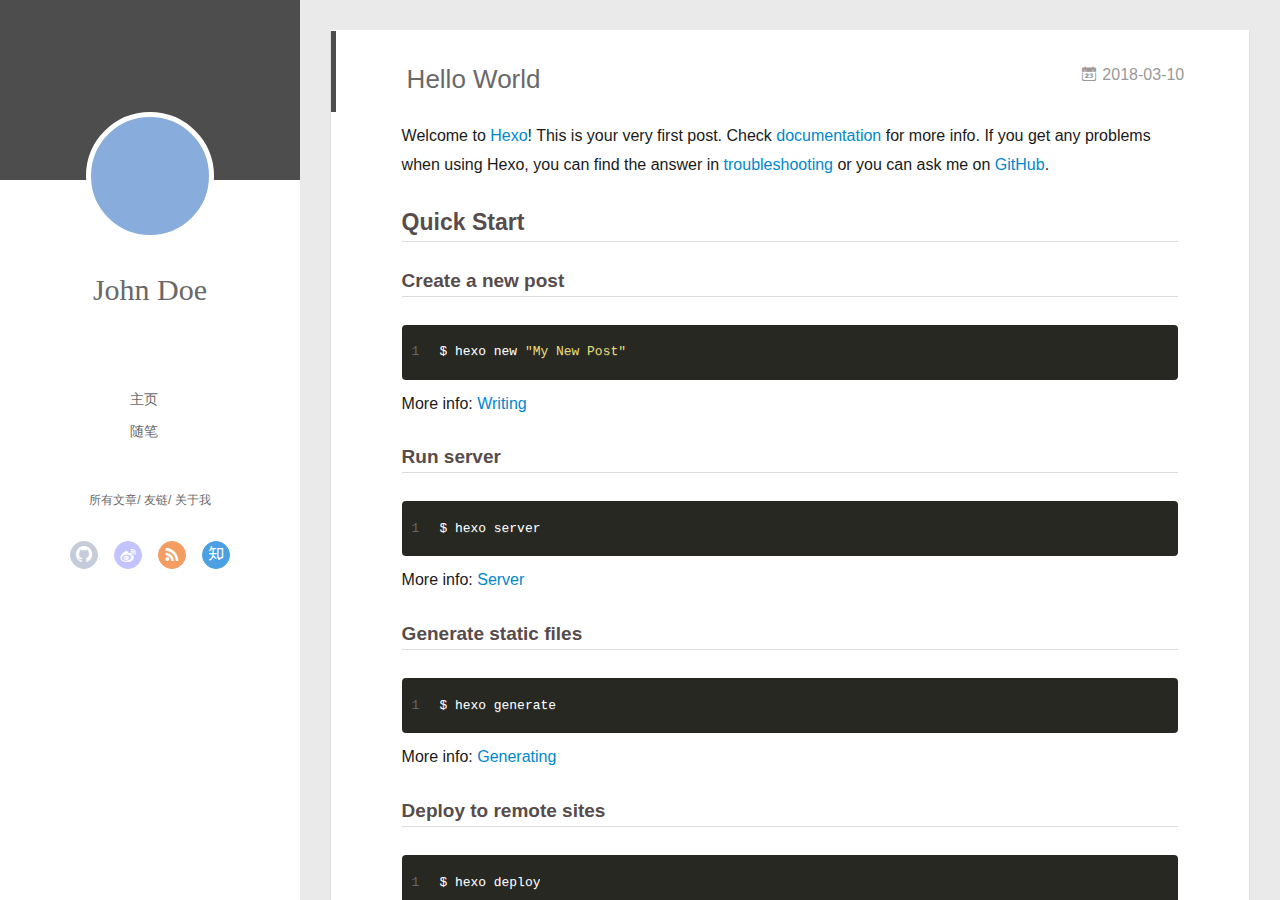
==== index.html @ c097a664 "Site updated: 2018-03-10 23:18:19" ====
<!DOCTYPE html>
<html>
<head>
  <meta charset="utf-8">
  
  <meta name="renderer" content="webkit">
  <meta http-equiv="X-UA-Compatible" content="IE=edge" >
  <link rel="dns-prefetch" href="http://yoursite.com">
  <title>Hexo</title>
  <meta name="viewport" content="width=device-width, initial-scale=1, maximum-scale=1">
  <meta property="og:type" content="website">
<meta property="og:title" content="Hexo">
<meta property="og:url" content="http://yoursite.com/index.html">
<meta property="og:site_name" content="Hexo">
<meta name="twitter:card" content="summary">
<meta name="twitter:title" content="Hexo">
  
    <link rel="alternative" href="/atom.xml" title="Hexo" type="application/atom+xml">
  
  
    <link rel="icon" href="/favicon.png">
  
  <link rel="stylesheet" type="text/css" href="/./main.0cf68a.css">
  <style type="text/css">
  
    #container.show {
      background: linear-gradient(200deg,#a0cfe4,#e8c37e);
    }
  </style>
  

  

</head>

<body>
  <div id="container" q-class="show:isCtnShow">
    <canvas id="anm-canvas" class="anm-canvas"></canvas>
    <div class="left-col" q-class="show:isShow">
      
<div class="overlay" style="background: #4d4d4d"></div>
<div class="intrude-less">
	<header id="header" class="inner">
		<a href="/" class="profilepic">
			<img src="" class="js-avatar">
		</a>
		<hgroup>
		  <h1 class="header-author"><a href="/">John Doe</a></h1>
		</hgroup>
		

		<nav class="header-menu">
			<ul>
			
				<li><a href="/">主页</a></li>
	        
				<li><a href="/tags/随笔/">随笔</a></li>
	        
			</ul>
		</nav>
		<nav class="header-smart-menu">
    		
    			
    			<a q-on="click: openSlider(e, 'innerArchive')" href="javascript:void(0)">所有文章</a>
    			
            
    			
    			<a q-on="click: openSlider(e, 'friends')" href="javascript:void(0)">友链</a>
    			
            
    			
    			<a q-on="click: openSlider(e, 'aboutme')" href="javascript:void(0)">关于我</a>
    			
            
		</nav>
		<nav class="header-nav">
			<div class="social">
				
					<a class="github" target="_blank" href="#" title="github"><i class="icon-github"></i></a>
		        
					<a class="weibo" target="_blank" href="#" title="weibo"><i class="icon-weibo"></i></a>
		        
					<a class="rss" target="_blank" href="#" title="rss"><i class="icon-rss"></i></a>
		        
					<a class="zhihu" target="_blank" href="#" title="zhihu"><i class="icon-zhihu"></i></a>
		        
			</div>
		</nav>
	</header>		
</div>

    </div>
    <div class="mid-col" q-class="show:isShow,hide:isShow|isFalse">
      
<nav id="mobile-nav">
  	<div class="overlay js-overlay" style="background: #4d4d4d"></div>
	<div class="btnctn js-mobile-btnctn">
  		<div class="slider-trigger list" q-on="click: openSlider(e)"><i class="icon icon-sort"></i></div>
	</div>
	<div class="intrude-less">
		<header id="header" class="inner">
			<div class="profilepic">
				<img src="" class="js-avatar">
			</div>
			<hgroup>
			  <h1 class="header-author js-header-author">John Doe</h1>
			</hgroup>
			
			
			
				
			
				
			
			
			
			<nav class="header-nav">
				<div class="social">
					
						<a class="github" target="_blank" href="#" title="github"><i class="icon-github"></i></a>
			        
						<a class="weibo" target="_blank" href="#" title="weibo"><i class="icon-weibo"></i></a>
			        
						<a class="rss" target="_blank" href="#" title="rss"><i class="icon-rss"></i></a>
			        
						<a class="zhihu" target="_blank" href="#" title="zhihu"><i class="icon-zhihu"></i></a>
			        
				</div>
			</nav>

			<nav class="header-menu js-header-menu">
				<ul style="width: 50%">
				
				
					<li style="width: 50%"><a href="/">主页</a></li>
		        
					<li style="width: 50%"><a href="/tags/随笔/">随笔</a></li>
		        
				</ul>
			</nav>
		</header>				
	</div>
	<div class="mobile-mask" style="display:none" q-show="isShow"></div>
</nav>

      <div id="wrapper" class="body-wrap">
        <div class="menu-l">
          <div class="canvas-wrap">
            <canvas data-colors="#eaeaea" data-sectionHeight="100" data-contentId="js-content" id="myCanvas1" class="anm-canvas"></canvas>
          </div>
          <div id="js-content" class="content-ll">
            
  
    <article id="post-hello-world" class="article article-type-post  article-index" itemscope itemprop="blogPost">
  <div class="article-inner">
    
      <header class="article-header">
        
  
    <h1 itemprop="name">
      <a class="article-title" href="/2018/03/10/hello-world/">Hello World</a>
    </h1>
  

        
        <a href="/2018/03/10/hello-world/" class="archive-article-date">
  	<time datetime="2018-03-10T13:53:49.346Z" itemprop="datePublished"><i class="icon-calendar icon"></i>2018-03-10</time>
</a>
        
      </header>
    
    <div class="article-entry" itemprop="articleBody">
      
        <p>Welcome to <a href="https://hexo.io/" target="_blank" rel="noopener">Hexo</a>! This is your very first post. Check <a href="https://hexo.io/docs/" target="_blank" rel="noopener">documentation</a> for more info. If you get any problems when using Hexo, you can find the answer in <a href="https://hexo.io/docs/troubleshooting.html" target="_blank" rel="noopener">troubleshooting</a> or you can ask me on <a href="https://github.com/hexojs/hexo/issues" target="_blank" rel="noopener">GitHub</a>.</p>
<h2 id="Quick-Start"><a href="#Quick-Start" class="headerlink" title="Quick Start"></a>Quick Start</h2><h3 id="Create-a-new-post"><a href="#Create-a-new-post" class="headerlink" title="Create a new post"></a>Create a new post</h3><figure class="highlight bash"><table><tr><td class="gutter"><pre><span class="line">1</span><br></pre></td><td class="code"><pre><span class="line">$ hexo new <span class="string">"My New Post"</span></span><br></pre></td></tr></table></figure>
<p>More info: <a href="https://hexo.io/docs/writing.html" target="_blank" rel="noopener">Writing</a></p>
<h3 id="Run-server"><a href="#Run-server" class="headerlink" title="Run server"></a>Run server</h3><figure class="highlight bash"><table><tr><td class="gutter"><pre><span class="line">1</span><br></pre></td><td class="code"><pre><span class="line">$ hexo server</span><br></pre></td></tr></table></figure>
<p>More info: <a href="https://hexo.io/docs/server.html" target="_blank" rel="noopener">Server</a></p>
<h3 id="Generate-static-files"><a href="#Generate-static-files" class="headerlink" title="Generate static files"></a>Generate static files</h3><figure class="highlight bash"><table><tr><td class="gutter"><pre><span class="line">1</span><br></pre></td><td class="code"><pre><span class="line">$ hexo generate</span><br></pre></td></tr></table></figure>
<p>More info: <a href="https://hexo.io/docs/generating.html" target="_blank" rel="noopener">Generating</a></p>
<h3 id="Deploy-to-remote-sites"><a href="#Deploy-to-remote-sites" class="headerlink" title="Deploy to remote sites"></a>Deploy to remote sites</h3><figure class="highlight bash"><table><tr><td class="gutter"><pre><span class="line">1</span><br></pre></td><td class="code"><pre><span class="line">$ hexo deploy</span><br></pre></td></tr></table></figure>
<p>More info: <a href="https://hexo.io/docs/deployment.html" target="_blank" rel="noopener">Deployment</a></p>

      

      
    </div>
    <div class="article-info article-info-index">
      
      
      

      
        <p class="article-more-link">
          <a class="article-more-a" href="/2018/03/10/hello-world/">展开全文 >></a>
        </p>
      

      
      <div class="clearfix"></div>
    </div>
  </div>
</article>

<aside class="wrap-side-operation">
    <div class="mod-side-operation">
        
        <div class="jump-container" id="js-jump-container" style="display:none;">
            <a href="javascript:void(0)" class="mod-side-operation__jump-to-top">
                <i class="icon-font icon-back"></i>
            </a>
            <div id="js-jump-plan-container" class="jump-plan-container" style="top: -11px;">
                <i class="icon-font icon-plane jump-plane"></i>
            </div>
        </div>
        
        
    </div>
</aside>




  
  


          </div>
        </div>
      </div>
      <footer id="footer">
  <div class="outer">
    <div id="footer-info">
    	<div class="footer-left">
    		&copy; 2018 John Doe
    	</div>
      	<div class="footer-right">
      		<a href="http://hexo.io/" target="_blank">Hexo</a>  Theme <a href="https://github.com/litten/hexo-theme-yilia" target="_blank">Yilia</a> by Litten
      	</div>
    </div>
  </div>
</footer>
    </div>
    <script>
	var yiliaConfig = {
		mathjax: false,
		isHome: true,
		isPost: false,
		isArchive: false,
		isTag: false,
		isCategory: false,
		open_in_new: false,
		toc_hide_index: true,
		root: "/",
		innerArchive: true,
		showTags: false
	}
</script>

<script>!function(t){function n(e){if(r[e])return r[e].exports;var i=r[e]={exports:{},id:e,loaded:!1};return t[e].call(i.exports,i,i.exports,n),i.loaded=!0,i.exports}var r={};n.m=t,n.c=r,n.p="./",n(0)}([function(t,n,r){r(195),t.exports=r(191)},function(t,n,r){var e=r(3),i=r(52),o=r(27),u=r(28),c=r(53),f="prototype",a=function(t,n,r){var s,l,h,v,p=t&a.F,d=t&a.G,y=t&a.S,g=t&a.P,b=t&a.B,m=d?e:y?e[n]||(e[n]={}):(e[n]||{})[f],x=d?i:i[n]||(i[n]={}),w=x[f]||(x[f]={});d&&(r=n);for(s in r)l=!p&&m&&void 0!==m[s],h=(l?m:r)[s],v=b&&l?c(h,e):g&&"function"==typeof h?c(Function.call,h):h,m&&u(m,s,h,t&a.U),x[s]!=h&&o(x,s,v),g&&w[s]!=h&&(w[s]=h)};e.core=i,a.F=1,a.G=2,a.S=4,a.P=8,a.B=16,a.W=32,a.U=64,a.R=128,t.exports=a},function(t,n,r){var e=r(6);t.exports=function(t){if(!e(t))throw TypeError(t+" is not an object!");return t}},function(t,n){var r=t.exports="undefined"!=typeof window&&window.Math==Math?window:"undefined"!=typeof self&&self.Math==Math?self:Function("return this")();"number"==typeof __g&&(__g=r)},function(t,n){t.exports=function(t){try{return!!t()}catch(t){return!0}}},function(t,n){var r=t.exports="undefined"!=typeof window&&window.Math==Math?window:"undefined"!=typeof self&&self.Math==Math?self:Function("return this")();"number"==typeof __g&&(__g=r)},function(t,n){t.exports=function(t){return"object"==typeof t?null!==t:"function"==typeof t}},function(t,n,r){var e=r(126)("wks"),i=r(76),o=r(3).Symbol,u="function"==typeof o;(t.exports=function(t){return e[t]||(e[t]=u&&o[t]||(u?o:i)("Symbol."+t))}).store=e},function(t,n){var r={}.hasOwnProperty;t.exports=function(t,n){return r.call(t,n)}},function(t,n,r){var e=r(94),i=r(33);t.exports=function(t){return e(i(t))}},function(t,n,r){t.exports=!r(4)(function(){return 7!=Object.defineProperty({},"a",{get:function(){return 7}}).a})},function(t,n,r){var e=r(2),i=r(167),o=r(50),u=Object.defineProperty;n.f=r(10)?Object.defineProperty:function(t,n,r){if(e(t),n=o(n,!0),e(r),i)try{return u(t,n,r)}catch(t){}if("get"in r||"set"in r)throw TypeError("Accessors not supported!");return"value"in r&&(t[n]=r.value),t}},function(t,n,r){t.exports=!r(18)(function(){return 7!=Object.defineProperty({},"a",{get:function(){return 7}}).a})},function(t,n,r){var e=r(14),i=r(22);t.exports=r(12)?function(t,n,r){return e.f(t,n,i(1,r))}:function(t,n,r){return t[n]=r,t}},function(t,n,r){var e=r(20),i=r(58),o=r(42),u=Object.defineProperty;n.f=r(12)?Object.defineProperty:function(t,n,r){if(e(t),n=o(n,!0),e(r),i)try{return u(t,n,r)}catch(t){}if("get"in r||"set"in r)throw TypeError("Accessors not supported!");return"value"in r&&(t[n]=r.value),t}},function(t,n,r){var e=r(40)("wks"),i=r(23),o=r(5).Symbol,u="function"==typeof o;(t.exports=function(t){return e[t]||(e[t]=u&&o[t]||(u?o:i)("Symbol."+t))}).store=e},function(t,n,r){var e=r(67),i=Math.min;t.exports=function(t){return t>0?i(e(t),9007199254740991):0}},function(t,n,r){var e=r(46);t.exports=function(t){return Object(e(t))}},function(t,n){t.exports=function(t){try{return!!t()}catch(t){return!0}}},function(t,n,r){var e=r(63),i=r(34);t.exports=Object.keys||function(t){return e(t,i)}},function(t,n,r){var e=r(21);t.exports=function(t){if(!e(t))throw TypeError(t+" is not an object!");return t}},function(t,n){t.exports=function(t){return"object"==typeof t?null!==t:"function"==typeof t}},function(t,n){t.exports=function(t,n){return{enumerable:!(1&t),configurable:!(2&t),writable:!(4&t),value:n}}},function(t,n){var r=0,e=Math.random();t.exports=function(t){return"Symbol(".concat(void 0===t?"":t,")_",(++r+e).toString(36))}},function(t,n){var r={}.hasOwnProperty;t.exports=function(t,n){return r.call(t,n)}},function(t,n){var r=t.exports={version:"2.4.0"};"number"==typeof __e&&(__e=r)},function(t,n){t.exports=function(t){if("function"!=typeof t)throw TypeError(t+" is not a function!");return t}},function(t,n,r){var e=r(11),i=r(66);t.exports=r(10)?function(t,n,r){return e.f(t,n,i(1,r))}:function(t,n,r){return t[n]=r,t}},function(t,n,r){var e=r(3),i=r(27),o=r(24),u=r(76)("src"),c="toString",f=Function[c],a=(""+f).split(c);r(52).inspectSource=function(t){return f.call(t)},(t.exports=function(t,n,r,c){var f="function"==typeof r;f&&(o(r,"name")||i(r,"name",n)),t[n]!==r&&(f&&(o(r,u)||i(r,u,t[n]?""+t[n]:a.join(String(n)))),t===e?t[n]=r:c?t[n]?t[n]=r:i(t,n,r):(delete t[n],i(t,n,r)))})(Function.prototype,c,function(){return"function"==typeof this&&this[u]||f.call(this)})},function(t,n,r){var e=r(1),i=r(4),o=r(46),u=function(t,n,r,e){var i=String(o(t)),u="<"+n;return""!==r&&(u+=" "+r+'="'+String(e).replace(/"/g,"&quot;")+'"'),u+">"+i+"</"+n+">"};t.exports=function(t,n){var r={};r[t]=n(u),e(e.P+e.F*i(function(){var n=""[t]('"');return n!==n.toLowerCase()||n.split('"').length>3}),"String",r)}},function(t,n,r){var e=r(115),i=r(46);t.exports=function(t){return e(i(t))}},function(t,n,r){var e=r(116),i=r(66),o=r(30),u=r(50),c=r(24),f=r(167),a=Object.getOwnPropertyDescriptor;n.f=r(10)?a:function(t,n){if(t=o(t),n=u(n,!0),f)try{return a(t,n)}catch(t){}if(c(t,n))return i(!e.f.call(t,n),t[n])}},function(t,n,r){var e=r(24),i=r(17),o=r(145)("IE_PROTO"),u=Object.prototype;t.exports=Object.getPrototypeOf||function(t){return t=i(t),e(t,o)?t[o]:"function"==typeof t.constructor&&t instanceof t.constructor?t.constructor.prototype:t instanceof Object?u:null}},function(t,n){t.exports=function(t){if(void 0==t)throw TypeError("Can't call method on  "+t);return t}},function(t,n){t.exports="constructor,hasOwnProperty,isPrototypeOf,propertyIsEnumerable,toLocaleString,toString,valueOf".split(",")},function(t,n){t.exports={}},function(t,n){t.exports=!0},function(t,n){n.f={}.propertyIsEnumerable},function(t,n,r){var e=r(14).f,i=r(8),o=r(15)("toStringTag");t.exports=function(t,n,r){t&&!i(t=r?t:t.prototype,o)&&e(t,o,{configurable:!0,value:n})}},function(t,n,r){var e=r(40)("keys"),i=r(23);t.exports=function(t){return e[t]||(e[t]=i(t))}},function(t,n,r){var e=r(5),i="__core-js_shared__",o=e[i]||(e[i]={});t.exports=function(t){return o[t]||(o[t]={})}},function(t,n){var r=Math.ceil,e=Math.floor;t.exports=function(t){return isNaN(t=+t)?0:(t>0?e:r)(t)}},function(t,n,r){var e=r(21);t.exports=function(t,n){if(!e(t))return t;var r,i;if(n&&"function"==typeof(r=t.toString)&&!e(i=r.call(t)))return i;if("function"==typeof(r=t.valueOf)&&!e(i=r.call(t)))return i;if(!n&&"function"==typeof(r=t.toString)&&!e(i=r.call(t)))return i;throw TypeError("Can't convert object to primitive value")}},function(t,n,r){var e=r(5),i=r(25),o=r(36),u=r(44),c=r(14).f;t.exports=function(t){var n=i.Symbol||(i.Symbol=o?{}:e.Symbol||{});"_"==t.charAt(0)||t in n||c(n,t,{value:u.f(t)})}},function(t,n,r){n.f=r(15)},function(t,n){var r={}.toString;t.exports=function(t){return r.call(t).slice(8,-1)}},function(t,n){t.exports=function(t){if(void 0==t)throw TypeError("Can't call method on  "+t);return t}},function(t,n,r){var e=r(4);t.exports=function(t,n){return!!t&&e(function(){n?t.call(null,function(){},1):t.call(null)})}},function(t,n,r){var e=r(53),i=r(115),o=r(17),u=r(16),c=r(203);t.exports=function(t,n){var r=1==t,f=2==t,a=3==t,s=4==t,l=6==t,h=5==t||l,v=n||c;return function(n,c,p){for(var d,y,g=o(n),b=i(g),m=e(c,p,3),x=u(b.length),w=0,S=r?v(n,x):f?v(n,0):void 0;x>w;w++)if((h||w in b)&&(d=b[w],y=m(d,w,g),t))if(r)S[w]=y;else if(y)switch(t){case 3:return!0;case 5:return d;case 6:return w;case 2:S.push(d)}else if(s)return!1;return l?-1:a||s?s:S}}},function(t,n,r){var e=r(1),i=r(52),o=r(4);t.exports=function(t,n){var r=(i.Object||{})[t]||Object[t],u={};u[t]=n(r),e(e.S+e.F*o(function(){r(1)}),"Object",u)}},function(t,n,r){var e=r(6);t.exports=function(t,n){if(!e(t))return t;var r,i;if(n&&"function"==typeof(r=t.toString)&&!e(i=r.call(t)))return i;if("function"==typeof(r=t.valueOf)&&!e(i=r.call(t)))return i;if(!n&&"function"==typeof(r=t.toString)&&!e(i=r.call(t)))return i;throw TypeError("Can't convert object to primitive value")}},function(t,n,r){var e=r(5),i=r(25),o=r(91),u=r(13),c="prototype",f=function(t,n,r){var a,s,l,h=t&f.F,v=t&f.G,p=t&f.S,d=t&f.P,y=t&f.B,g=t&f.W,b=v?i:i[n]||(i[n]={}),m=b[c],x=v?e:p?e[n]:(e[n]||{})[c];v&&(r=n);for(a in r)(s=!h&&x&&void 0!==x[a])&&a in b||(l=s?x[a]:r[a],b[a]=v&&"function"!=typeof x[a]?r[a]:y&&s?o(l,e):g&&x[a]==l?function(t){var n=function(n,r,e){if(this instanceof t){switch(arguments.length){case 0:return new t;case 1:return new t(n);case 2:return new t(n,r)}return new t(n,r,e)}return t.apply(this,arguments)};return n[c]=t[c],n}(l):d&&"function"==typeof l?o(Function.call,l):l,d&&((b.virtual||(b.virtual={}))[a]=l,t&f.R&&m&&!m[a]&&u(m,a,l)))};f.F=1,f.G=2,f.S=4,f.P=8,f.B=16,f.W=32,f.U=64,f.R=128,t.exports=f},function(t,n){var r=t.exports={version:"2.4.0"};"number"==typeof __e&&(__e=r)},function(t,n,r){var e=r(26);t.exports=function(t,n,r){if(e(t),void 0===n)return t;switch(r){case 1:return function(r){return t.call(n,r)};case 2:return function(r,e){return t.call(n,r,e)};case 3:return function(r,e,i){return t.call(n,r,e,i)}}return function(){return t.apply(n,arguments)}}},function(t,n,r){var e=r(183),i=r(1),o=r(126)("metadata"),u=o.store||(o.store=new(r(186))),c=function(t,n,r){var i=u.get(t);if(!i){if(!r)return;u.set(t,i=new e)}var o=i.get(n);if(!o){if(!r)return;i.set(n,o=new e)}return o},f=function(t,n,r){var e=c(n,r,!1);return void 0!==e&&e.has(t)},a=function(t,n,r){var e=c(n,r,!1);return void 0===e?void 0:e.get(t)},s=function(t,n,r,e){c(r,e,!0).set(t,n)},l=function(t,n){var r=c(t,n,!1),e=[];return r&&r.forEach(function(t,n){e.push(n)}),e},h=function(t){return void 0===t||"symbol"==typeof t?t:String(t)},v=function(t){i(i.S,"Reflect",t)};t.exports={store:u,map:c,has:f,get:a,set:s,keys:l,key:h,exp:v}},function(t,n,r){"use strict";if(r(10)){var e=r(69),i=r(3),o=r(4),u=r(1),c=r(127),f=r(152),a=r(53),s=r(68),l=r(66),h=r(27),v=r(73),p=r(67),d=r(16),y=r(75),g=r(50),b=r(24),m=r(180),x=r(114),w=r(6),S=r(17),_=r(137),O=r(70),E=r(32),P=r(71).f,j=r(154),F=r(76),M=r(7),A=r(48),N=r(117),T=r(146),I=r(155),k=r(80),L=r(123),R=r(74),C=r(130),D=r(160),U=r(11),W=r(31),G=U.f,B=W.f,V=i.RangeError,z=i.TypeError,q=i.Uint8Array,K="ArrayBuffer",J="Shared"+K,Y="BYTES_PER_ELEMENT",H="prototype",$=Array[H],X=f.ArrayBuffer,Q=f.DataView,Z=A(0),tt=A(2),nt=A(3),rt=A(4),et=A(5),it=A(6),ot=N(!0),ut=N(!1),ct=I.values,ft=I.keys,at=I.entries,st=$.lastIndexOf,lt=$.reduce,ht=$.reduceRight,vt=$.join,pt=$.sort,dt=$.slice,yt=$.toString,gt=$.toLocaleString,bt=M("iterator"),mt=M("toStringTag"),xt=F("typed_constructor"),wt=F("def_constructor"),St=c.CONSTR,_t=c.TYPED,Ot=c.VIEW,Et="Wrong length!",Pt=A(1,function(t,n){return Tt(T(t,t[wt]),n)}),jt=o(function(){return 1===new q(new Uint16Array([1]).buffer)[0]}),Ft=!!q&&!!q[H].set&&o(function(){new q(1).set({})}),Mt=function(t,n){if(void 0===t)throw z(Et);var r=+t,e=d(t);if(n&&!m(r,e))throw V(Et);return e},At=function(t,n){var r=p(t);if(r<0||r%n)throw V("Wrong offset!");return r},Nt=function(t){if(w(t)&&_t in t)return t;throw z(t+" is not a typed array!")},Tt=function(t,n){if(!(w(t)&&xt in t))throw z("It is not a typed array constructor!");return new t(n)},It=function(t,n){return kt(T(t,t[wt]),n)},kt=function(t,n){for(var r=0,e=n.length,i=Tt(t,e);e>r;)i[r]=n[r++];return i},Lt=function(t,n,r){G(t,n,{get:function(){return this._d[r]}})},Rt=function(t){var n,r,e,i,o,u,c=S(t),f=arguments.length,s=f>1?arguments[1]:void 0,l=void 0!==s,h=j(c);if(void 0!=h&&!_(h)){for(u=h.call(c),e=[],n=0;!(o=u.next()).done;n++)e.push(o.value);c=e}for(l&&f>2&&(s=a(s,arguments[2],2)),n=0,r=d(c.length),i=Tt(this,r);r>n;n++)i[n]=l?s(c[n],n):c[n];return i},Ct=function(){for(var t=0,n=arguments.length,r=Tt(this,n);n>t;)r[t]=arguments[t++];return r},Dt=!!q&&o(function(){gt.call(new q(1))}),Ut=function(){return gt.apply(Dt?dt.call(Nt(this)):Nt(this),arguments)},Wt={copyWithin:function(t,n){return D.call(Nt(this),t,n,arguments.length>2?arguments[2]:void 0)},every:function(t){return rt(Nt(this),t,arguments.length>1?arguments[1]:void 0)},fill:function(t){return C.apply(Nt(this),arguments)},filter:function(t){return It(this,tt(Nt(this),t,arguments.length>1?arguments[1]:void 0))},find:function(t){return et(Nt(this),t,arguments.length>1?arguments[1]:void 0)},findIndex:function(t){return it(Nt(this),t,arguments.length>1?arguments[1]:void 0)},forEach:function(t){Z(Nt(this),t,arguments.length>1?arguments[1]:void 0)},indexOf:function(t){return ut(Nt(this),t,arguments.length>1?arguments[1]:void 0)},includes:function(t){return ot(Nt(this),t,arguments.length>1?arguments[1]:void 0)},join:function(t){return vt.apply(Nt(this),arguments)},lastIndexOf:function(t){return st.apply(Nt(this),arguments)},map:function(t){return Pt(Nt(this),t,arguments.length>1?arguments[1]:void 0)},reduce:function(t){return lt.apply(Nt(this),arguments)},reduceRight:function(t){return ht.apply(Nt(this),arguments)},reverse:function(){for(var t,n=this,r=Nt(n).length,e=Math.floor(r/2),i=0;i<e;)t=n[i],n[i++]=n[--r],n[r]=t;return n},some:function(t){return nt(Nt(this),t,arguments.length>1?arguments[1]:void 0)},sort:function(t){return pt.call(Nt(this),t)},subarray:function(t,n){var r=Nt(this),e=r.length,i=y(t,e);return new(T(r,r[wt]))(r.buffer,r.byteOffset+i*r.BYTES_PER_ELEMENT,d((void 0===n?e:y(n,e))-i))}},Gt=function(t,n){return It(this,dt.call(Nt(this),t,n))},Bt=function(t){Nt(this);var n=At(arguments[1],1),r=this.length,e=S(t),i=d(e.length),o=0;if(i+n>r)throw V(Et);for(;o<i;)this[n+o]=e[o++]},Vt={entries:function(){return at.call(Nt(this))},keys:function(){return ft.call(Nt(this))},values:function(){return ct.call(Nt(this))}},zt=function(t,n){return w(t)&&t[_t]&&"symbol"!=typeof n&&n in t&&String(+n)==String(n)},qt=function(t,n){return zt(t,n=g(n,!0))?l(2,t[n]):B(t,n)},Kt=function(t,n,r){return!(zt(t,n=g(n,!0))&&w(r)&&b(r,"value"))||b(r,"get")||b(r,"set")||r.configurable||b(r,"writable")&&!r.writable||b(r,"enumerable")&&!r.enumerable?G(t,n,r):(t[n]=r.value,t)};St||(W.f=qt,U.f=Kt),u(u.S+u.F*!St,"Object",{getOwnPropertyDescriptor:qt,defineProperty:Kt}),o(function(){yt.call({})})&&(yt=gt=function(){return vt.call(this)});var Jt=v({},Wt);v(Jt,Vt),h(Jt,bt,Vt.values),v(Jt,{slice:Gt,set:Bt,constructor:function(){},toString:yt,toLocaleString:Ut}),Lt(Jt,"buffer","b"),Lt(Jt,"byteOffset","o"),Lt(Jt,"byteLength","l"),Lt(Jt,"length","e"),G(Jt,mt,{get:function(){return this[_t]}}),t.exports=function(t,n,r,f){f=!!f;var a=t+(f?"Clamped":"")+"Array",l="Uint8Array"!=a,v="get"+t,p="set"+t,y=i[a],g=y||{},b=y&&E(y),m=!y||!c.ABV,S={},_=y&&y[H],j=function(t,r){var e=t._d;return e.v[v](r*n+e.o,jt)},F=function(t,r,e){var i=t._d;f&&(e=(e=Math.round(e))<0?0:e>255?255:255&e),i.v[p](r*n+i.o,e,jt)},M=function(t,n){G(t,n,{get:function(){return j(this,n)},set:function(t){return F(this,n,t)},enumerable:!0})};m?(y=r(function(t,r,e,i){s(t,y,a,"_d");var o,u,c,f,l=0,v=0;if(w(r)){if(!(r instanceof X||(f=x(r))==K||f==J))return _t in r?kt(y,r):Rt.call(y,r);o=r,v=At(e,n);var p=r.byteLength;if(void 0===i){if(p%n)throw V(Et);if((u=p-v)<0)throw V(Et)}else if((u=d(i)*n)+v>p)throw V(Et);c=u/n}else c=Mt(r,!0),u=c*n,o=new X(u);for(h(t,"_d",{b:o,o:v,l:u,e:c,v:new Q(o)});l<c;)M(t,l++)}),_=y[H]=O(Jt),h(_,"constructor",y)):L(function(t){new y(null),new y(t)},!0)||(y=r(function(t,r,e,i){s(t,y,a);var o;return w(r)?r instanceof X||(o=x(r))==K||o==J?void 0!==i?new g(r,At(e,n),i):void 0!==e?new g(r,At(e,n)):new g(r):_t in r?kt(y,r):Rt.call(y,r):new g(Mt(r,l))}),Z(b!==Function.prototype?P(g).concat(P(b)):P(g),function(t){t in y||h(y,t,g[t])}),y[H]=_,e||(_.constructor=y));var A=_[bt],N=!!A&&("values"==A.name||void 0==A.name),T=Vt.values;h(y,xt,!0),h(_,_t,a),h(_,Ot,!0),h(_,wt,y),(f?new y(1)[mt]==a:mt in _)||G(_,mt,{get:function(){return a}}),S[a]=y,u(u.G+u.W+u.F*(y!=g),S),u(u.S,a,{BYTES_PER_ELEMENT:n,from:Rt,of:Ct}),Y in _||h(_,Y,n),u(u.P,a,Wt),R(a),u(u.P+u.F*Ft,a,{set:Bt}),u(u.P+u.F*!N,a,Vt),u(u.P+u.F*(_.toString!=yt),a,{toString:yt}),u(u.P+u.F*o(function(){new y(1).slice()}),a,{slice:Gt}),u(u.P+u.F*(o(function(){return[1,2].toLocaleString()!=new y([1,2]).toLocaleString()})||!o(function(){_.toLocaleString.call([1,2])})),a,{toLocaleString:Ut}),k[a]=N?A:T,e||N||h(_,bt,T)}}else t.exports=function(){}},function(t,n){var r={}.toString;t.exports=function(t){return r.call(t).slice(8,-1)}},function(t,n,r){var e=r(21),i=r(5).document,o=e(i)&&e(i.createElement);t.exports=function(t){return o?i.createElement(t):{}}},function(t,n,r){t.exports=!r(12)&&!r(18)(function(){return 7!=Object.defineProperty(r(57)("div"),"a",{get:function(){return 7}}).a})},function(t,n,r){"use strict";var e=r(36),i=r(51),o=r(64),u=r(13),c=r(8),f=r(35),a=r(96),s=r(38),l=r(103),h=r(15)("iterator"),v=!([].keys&&"next"in[].keys()),p="keys",d="values",y=function(){return this};t.exports=function(t,n,r,g,b,m,x){a(r,n,g);var w,S,_,O=function(t){if(!v&&t in F)return F[t];switch(t){case p:case d:return function(){return new r(this,t)}}return function(){return new r(this,t)}},E=n+" Iterator",P=b==d,j=!1,F=t.prototype,M=F[h]||F["@@iterator"]||b&&F[b],A=M||O(b),N=b?P?O("entries"):A:void 0,T="Array"==n?F.entries||M:M;if(T&&(_=l(T.call(new t)))!==Object.prototype&&(s(_,E,!0),e||c(_,h)||u(_,h,y)),P&&M&&M.name!==d&&(j=!0,A=function(){return M.call(this)}),e&&!x||!v&&!j&&F[h]||u(F,h,A),f[n]=A,f[E]=y,b)if(w={values:P?A:O(d),keys:m?A:O(p),entries:N},x)for(S in w)S in F||o(F,S,w[S]);else i(i.P+i.F*(v||j),n,w);return w}},function(t,n,r){var e=r(20),i=r(100),o=r(34),u=r(39)("IE_PROTO"),c=function(){},f="prototype",a=function(){var t,n=r(57)("iframe"),e=o.length;for(n.style.display="none",r(93).appendChild(n),n.src="javascript:",t=n.contentWindow.document,t.open(),t.write("<script>document.F=Object<\/script>"),t.close(),a=t.F;e--;)delete a[f][o[e]];return a()};t.exports=Object.create||function(t,n){var r;return null!==t?(c[f]=e(t),r=new c,c[f]=null,r[u]=t):r=a(),void 0===n?r:i(r,n)}},function(t,n,r){var e=r(63),i=r(34).concat("length","prototype");n.f=Object.getOwnPropertyNames||function(t){return e(t,i)}},function(t,n){n.f=Object.getOwnPropertySymbols},function(t,n,r){var e=r(8),i=r(9),o=r(90)(!1),u=r(39)("IE_PROTO");t.exports=function(t,n){var r,c=i(t),f=0,a=[];for(r in c)r!=u&&e(c,r)&&a.push(r);for(;n.length>f;)e(c,r=n[f++])&&(~o(a,r)||a.push(r));return a}},function(t,n,r){t.exports=r(13)},function(t,n,r){var e=r(76)("meta"),i=r(6),o=r(24),u=r(11).f,c=0,f=Object.isExtensible||function(){return!0},a=!r(4)(function(){return f(Object.preventExtensions({}))}),s=function(t){u(t,e,{value:{i:"O"+ ++c,w:{}}})},l=function(t,n){if(!i(t))return"symbol"==typeof t?t:("string"==typeof t?"S":"P")+t;if(!o(t,e)){if(!f(t))return"F";if(!n)return"E";s(t)}return t[e].i},h=function(t,n){if(!o(t,e)){if(!f(t))return!0;if(!n)return!1;s(t)}return t[e].w},v=function(t){return a&&p.NEED&&f(t)&&!o(t,e)&&s(t),t},p=t.exports={KEY:e,NEED:!1,fastKey:l,getWeak:h,onFreeze:v}},function(t,n){t.exports=function(t,n){return{enumerable:!(1&t),configurable:!(2&t),writable:!(4&t),value:n}}},function(t,n){var r=Math.ceil,e=Math.floor;t.exports=function(t){return isNaN(t=+t)?0:(t>0?e:r)(t)}},function(t,n){t.exports=function(t,n,r,e){if(!(t instanceof n)||void 0!==e&&e in t)throw TypeError(r+": incorrect invocation!");return t}},function(t,n){t.exports=!1},function(t,n,r){var e=r(2),i=r(173),o=r(133),u=r(145)("IE_PROTO"),c=function(){},f="prototype",a=function(){var t,n=r(132)("iframe"),e=o.length;for(n.style.display="none",r(135).appendChild(n),n.src="javascript:",t=n.contentWindow.document,t.open(),t.write("<script>document.F=Object<\/script>"),t.close(),a=t.F;e--;)delete a[f][o[e]];return a()};t.exports=Object.create||function(t,n){var r;return null!==t?(c[f]=e(t),r=new c,c[f]=null,r[u]=t):r=a(),void 0===n?r:i(r,n)}},function(t,n,r){var e=r(175),i=r(133).concat("length","prototype");n.f=Object.getOwnPropertyNames||function(t){return e(t,i)}},function(t,n,r){var e=r(175),i=r(133);t.exports=Object.keys||function(t){return e(t,i)}},function(t,n,r){var e=r(28);t.exports=function(t,n,r){for(var i in n)e(t,i,n[i],r);return t}},function(t,n,r){"use strict";var e=r(3),i=r(11),o=r(10),u=r(7)("species");t.exports=function(t){var n=e[t];o&&n&&!n[u]&&i.f(n,u,{configurable:!0,get:function(){return this}})}},function(t,n,r){var e=r(67),i=Math.max,o=Math.min;t.exports=function(t,n){return t=e(t),t<0?i(t+n,0):o(t,n)}},function(t,n){var r=0,e=Math.random();t.exports=function(t){return"Symbol(".concat(void 0===t?"":t,")_",(++r+e).toString(36))}},function(t,n,r){var e=r(33);t.exports=function(t){return Object(e(t))}},function(t,n,r){var e=r(7)("unscopables"),i=Array.prototype;void 0==i[e]&&r(27)(i,e,{}),t.exports=function(t){i[e][t]=!0}},function(t,n,r){var e=r(53),i=r(169),o=r(137),u=r(2),c=r(16),f=r(154),a={},s={},n=t.exports=function(t,n,r,l,h){var v,p,d,y,g=h?function(){return t}:f(t),b=e(r,l,n?2:1),m=0;if("function"!=typeof g)throw TypeError(t+" is not iterable!");if(o(g)){for(v=c(t.length);v>m;m++)if((y=n?b(u(p=t[m])[0],p[1]):b(t[m]))===a||y===s)return y}else for(d=g.call(t);!(p=d.next()).done;)if((y=i(d,b,p.value,n))===a||y===s)return y};n.BREAK=a,n.RETURN=s},function(t,n){t.exports={}},function(t,n,r){var e=r(11).f,i=r(24),o=r(7)("toStringTag");t.exports=function(t,n,r){t&&!i(t=r?t:t.prototype,o)&&e(t,o,{configurable:!0,value:n})}},function(t,n,r){var e=r(1),i=r(46),o=r(4),u=r(150),c="["+u+"]",f="​",a=RegExp("^"+c+c+"*"),s=RegExp(c+c+"*$"),l=function(t,n,r){var i={},c=o(function(){return!!u[t]()||f[t]()!=f}),a=i[t]=c?n(h):u[t];r&&(i[r]=a),e(e.P+e.F*c,"String",i)},h=l.trim=function(t,n){return t=String(i(t)),1&n&&(t=t.replace(a,"")),2&n&&(t=t.replace(s,"")),t};t.exports=l},function(t,n,r){t.exports={default:r(86),__esModule:!0}},function(t,n,r){t.exports={default:r(87),__esModule:!0}},function(t,n,r){"use strict";function e(t){return t&&t.__esModule?t:{default:t}}n.__esModule=!0;var i=r(84),o=e(i),u=r(83),c=e(u),f="function"==typeof c.default&&"symbol"==typeof o.default?function(t){return typeof t}:function(t){return t&&"function"==typeof c.default&&t.constructor===c.default&&t!==c.default.prototype?"symbol":typeof t};n.default="function"==typeof c.default&&"symbol"===f(o.default)?function(t){return void 0===t?"undefined":f(t)}:function(t){return t&&"function"==typeof c.default&&t.constructor===c.default&&t!==c.default.prototype?"symbol":void 0===t?"undefined":f(t)}},function(t,n,r){r(110),r(108),r(111),r(112),t.exports=r(25).Symbol},function(t,n,r){r(109),r(113),t.exports=r(44).f("iterator")},function(t,n){t.exports=function(t){if("function"!=typeof t)throw TypeError(t+" is not a function!");return t}},function(t,n){t.exports=function(){}},function(t,n,r){var e=r(9),i=r(106),o=r(105);t.exports=function(t){return function(n,r,u){var c,f=e(n),a=i(f.length),s=o(u,a);if(t&&r!=r){for(;a>s;)if((c=f[s++])!=c)return!0}else for(;a>s;s++)if((t||s in f)&&f[s]===r)return t||s||0;return!t&&-1}}},function(t,n,r){var e=r(88);t.exports=function(t,n,r){if(e(t),void 0===n)return t;switch(r){case 1:return function(r){return t.call(n,r)};case 2:return function(r,e){return t.call(n,r,e)};case 3:return function(r,e,i){return t.call(n,r,e,i)}}return function(){return t.apply(n,arguments)}}},function(t,n,r){var e=r(19),i=r(62),o=r(37);t.exports=function(t){var n=e(t),r=i.f;if(r)for(var u,c=r(t),f=o.f,a=0;c.length>a;)f.call(t,u=c[a++])&&n.push(u);return n}},function(t,n,r){t.exports=r(5).document&&document.documentElement},function(t,n,r){var e=r(56);t.exports=Object("z").propertyIsEnumerable(0)?Object:function(t){return"String"==e(t)?t.split(""):Object(t)}},function(t,n,r){var e=r(56);t.exports=Array.isArray||function(t){return"Array"==e(t)}},function(t,n,r){"use strict";var e=r(60),i=r(22),o=r(38),u={};r(13)(u,r(15)("iterator"),function(){return this}),t.exports=function(t,n,r){t.prototype=e(u,{next:i(1,r)}),o(t,n+" Iterator")}},function(t,n){t.exports=function(t,n){return{value:n,done:!!t}}},function(t,n,r){var e=r(19),i=r(9);t.exports=function(t,n){for(var r,o=i(t),u=e(o),c=u.length,f=0;c>f;)if(o[r=u[f++]]===n)return r}},function(t,n,r){var e=r(23)("meta"),i=r(21),o=r(8),u=r(14).f,c=0,f=Object.isExtensible||function(){return!0},a=!r(18)(function(){return f(Object.preventExtensions({}))}),s=function(t){u(t,e,{value:{i:"O"+ ++c,w:{}}})},l=function(t,n){if(!i(t))return"symbol"==typeof t?t:("string"==typeof t?"S":"P")+t;if(!o(t,e)){if(!f(t))return"F";if(!n)return"E";s(t)}return t[e].i},h=function(t,n){if(!o(t,e)){if(!f(t))return!0;if(!n)return!1;s(t)}return t[e].w},v=function(t){return a&&p.NEED&&f(t)&&!o(t,e)&&s(t),t},p=t.exports={KEY:e,NEED:!1,fastKey:l,getWeak:h,onFreeze:v}},function(t,n,r){var e=r(14),i=r(20),o=r(19);t.exports=r(12)?Object.defineProperties:function(t,n){i(t);for(var r,u=o(n),c=u.length,f=0;c>f;)e.f(t,r=u[f++],n[r]);return t}},function(t,n,r){var e=r(37),i=r(22),o=r(9),u=r(42),c=r(8),f=r(58),a=Object.getOwnPropertyDescriptor;n.f=r(12)?a:function(t,n){if(t=o(t),n=u(n,!0),f)try{return a(t,n)}catch(t){}if(c(t,n))return i(!e.f.call(t,n),t[n])}},function(t,n,r){var e=r(9),i=r(61).f,o={}.toString,u="object"==typeof window&&window&&Object.getOwnPropertyNames?Object.getOwnPropertyNames(window):[],c=function(t){try{return i(t)}catch(t){return u.slice()}};t.exports.f=function(t){return u&&"[object Window]"==o.call(t)?c(t):i(e(t))}},function(t,n,r){var e=r(8),i=r(77),o=r(39)("IE_PROTO"),u=Object.prototype;t.exports=Object.getPrototypeOf||function(t){return t=i(t),e(t,o)?t[o]:"function"==typeof t.constructor&&t instanceof t.constructor?t.constructor.prototype:t instanceof Object?u:null}},function(t,n,r){var e=r(41),i=r(33);t.exports=function(t){return function(n,r){var o,u,c=String(i(n)),f=e(r),a=c.length;return f<0||f>=a?t?"":void 0:(o=c.charCodeAt(f),o<55296||o>56319||f+1===a||(u=c.charCodeAt(f+1))<56320||u>57343?t?c.charAt(f):o:t?c.slice(f,f+2):u-56320+(o-55296<<10)+65536)}}},function(t,n,r){var e=r(41),i=Math.max,o=Math.min;t.exports=function(t,n){return t=e(t),t<0?i(t+n,0):o(t,n)}},function(t,n,r){var e=r(41),i=Math.min;t.exports=function(t){return t>0?i(e(t),9007199254740991):0}},function(t,n,r){"use strict";var e=r(89),i=r(97),o=r(35),u=r(9);t.exports=r(59)(Array,"Array",function(t,n){this._t=u(t),this._i=0,this._k=n},function(){var t=this._t,n=this._k,r=this._i++;return!t||r>=t.length?(this._t=void 0,i(1)):"keys"==n?i(0,r):"values"==n?i(0,t[r]):i(0,[r,t[r]])},"values"),o.Arguments=o.Array,e("keys"),e("values"),e("entries")},function(t,n){},function(t,n,r){"use strict";var e=r(104)(!0);r(59)(String,"String",function(t){this._t=String(t),this._i=0},function(){var t,n=this._t,r=this._i;return r>=n.length?{value:void 0,done:!0}:(t=e(n,r),this._i+=t.length,{value:t,done:!1})})},function(t,n,r){"use strict";var e=r(5),i=r(8),o=r(12),u=r(51),c=r(64),f=r(99).KEY,a=r(18),s=r(40),l=r(38),h=r(23),v=r(15),p=r(44),d=r(43),y=r(98),g=r(92),b=r(95),m=r(20),x=r(9),w=r(42),S=r(22),_=r(60),O=r(102),E=r(101),P=r(14),j=r(19),F=E.f,M=P.f,A=O.f,N=e.Symbol,T=e.JSON,I=T&&T.stringify,k="prototype",L=v("_hidden"),R=v("toPrimitive"),C={}.propertyIsEnumerable,D=s("symbol-registry"),U=s("symbols"),W=s("op-symbols"),G=Object[k],B="function"==typeof N,V=e.QObject,z=!V||!V[k]||!V[k].findChild,q=o&&a(function(){return 7!=_(M({},"a",{get:function(){return M(this,"a",{value:7}).a}})).a})?function(t,n,r){var e=F(G,n);e&&delete G[n],M(t,n,r),e&&t!==G&&M(G,n,e)}:M,K=function(t){var n=U[t]=_(N[k]);return n._k=t,n},J=B&&"symbol"==typeof N.iterator?function(t){return"symbol"==typeof t}:function(t){return t instanceof N},Y=function(t,n,r){return t===G&&Y(W,n,r),m(t),n=w(n,!0),m(r),i(U,n)?(r.enumerable?(i(t,L)&&t[L][n]&&(t[L][n]=!1),r=_(r,{enumerable:S(0,!1)})):(i(t,L)||M(t,L,S(1,{})),t[L][n]=!0),q(t,n,r)):M(t,n,r)},H=function(t,n){m(t);for(var r,e=g(n=x(n)),i=0,o=e.length;o>i;)Y(t,r=e[i++],n[r]);return t},$=function(t,n){return void 0===n?_(t):H(_(t),n)},X=function(t){var n=C.call(this,t=w(t,!0));return!(this===G&&i(U,t)&&!i(W,t))&&(!(n||!i(this,t)||!i(U,t)||i(this,L)&&this[L][t])||n)},Q=function(t,n){if(t=x(t),n=w(n,!0),t!==G||!i(U,n)||i(W,n)){var r=F(t,n);return!r||!i(U,n)||i(t,L)&&t[L][n]||(r.enumerable=!0),r}},Z=function(t){for(var n,r=A(x(t)),e=[],o=0;r.length>o;)i(U,n=r[o++])||n==L||n==f||e.push(n);return e},tt=function(t){for(var n,r=t===G,e=A(r?W:x(t)),o=[],u=0;e.length>u;)!i(U,n=e[u++])||r&&!i(G,n)||o.push(U[n]);return o};B||(N=function(){if(this instanceof N)throw TypeError("Symbol is not a constructor!");var t=h(arguments.length>0?arguments[0]:void 0),n=function(r){this===G&&n.call(W,r),i(this,L)&&i(this[L],t)&&(this[L][t]=!1),q(this,t,S(1,r))};return o&&z&&q(G,t,{configurable:!0,set:n}),K(t)},c(N[k],"toString",function(){return this._k}),E.f=Q,P.f=Y,r(61).f=O.f=Z,r(37).f=X,r(62).f=tt,o&&!r(36)&&c(G,"propertyIsEnumerable",X,!0),p.f=function(t){return K(v(t))}),u(u.G+u.W+u.F*!B,{Symbol:N});for(var nt="hasInstance,isConcatSpreadable,iterator,match,replace,search,species,split,toPrimitive,toStringTag,unscopables".split(","),rt=0;nt.length>rt;)v(nt[rt++]);for(var nt=j(v.store),rt=0;nt.length>rt;)d(nt[rt++]);u(u.S+u.F*!B,"Symbol",{for:function(t){return i(D,t+="")?D[t]:D[t]=N(t)},keyFor:function(t){if(J(t))return y(D,t);throw TypeError(t+" is not a symbol!")},useSetter:function(){z=!0},useSimple:function(){z=!1}}),u(u.S+u.F*!B,"Object",{create:$,defineProperty:Y,defineProperties:H,getOwnPropertyDescriptor:Q,getOwnPropertyNames:Z,getOwnPropertySymbols:tt}),T&&u(u.S+u.F*(!B||a(function(){var t=N();return"[null]"!=I([t])||"{}"!=I({a:t})||"{}"!=I(Object(t))})),"JSON",{stringify:function(t){if(void 0!==t&&!J(t)){for(var n,r,e=[t],i=1;arguments.length>i;)e.push(arguments[i++]);return n=e[1],"function"==typeof n&&(r=n),!r&&b(n)||(n=function(t,n){if(r&&(n=r.call(this,t,n)),!J(n))return n}),e[1]=n,I.apply(T,e)}}}),N[k][R]||r(13)(N[k],R,N[k].valueOf),l(N,"Symbol"),l(Math,"Math",!0),l(e.JSON,"JSON",!0)},function(t,n,r){r(43)("asyncIterator")},function(t,n,r){r(43)("observable")},function(t,n,r){r(107);for(var e=r(5),i=r(13),o=r(35),u=r(15)("toStringTag"),c=["NodeList","DOMTokenList","MediaList","StyleSheetList","CSSRuleList"],f=0;f<5;f++){var a=c[f],s=e[a],l=s&&s.prototype;l&&!l[u]&&i(l,u,a),o[a]=o.Array}},function(t,n,r){var e=r(45),i=r(7)("toStringTag"),o="Arguments"==e(function(){return arguments}()),u=function(t,n){try{return t[n]}catch(t){}};t.exports=function(t){var n,r,c;return void 0===t?"Undefined":null===t?"Null":"string"==typeof(r=u(n=Object(t),i))?r:o?e(n):"Object"==(c=e(n))&&"function"==typeof n.callee?"Arguments":c}},function(t,n,r){var e=r(45);t.exports=Object("z").propertyIsEnumerable(0)?Object:function(t){return"String"==e(t)?t.split(""):Object(t)}},function(t,n){n.f={}.propertyIsEnumerable},function(t,n,r){var e=r(30),i=r(16),o=r(75);t.exports=function(t){return function(n,r,u){var c,f=e(n),a=i(f.length),s=o(u,a);if(t&&r!=r){for(;a>s;)if((c=f[s++])!=c)return!0}else for(;a>s;s++)if((t||s in f)&&f[s]===r)return t||s||0;return!t&&-1}}},function(t,n,r){"use strict";var e=r(3),i=r(1),o=r(28),u=r(73),c=r(65),f=r(79),a=r(68),s=r(6),l=r(4),h=r(123),v=r(81),p=r(136);t.exports=function(t,n,r,d,y,g){var b=e[t],m=b,x=y?"set":"add",w=m&&m.prototype,S={},_=function(t){var n=w[t];o(w,t,"delete"==t?function(t){return!(g&&!s(t))&&n.call(this,0===t?0:t)}:"has"==t?function(t){return!(g&&!s(t))&&n.call(this,0===t?0:t)}:"get"==t?function(t){return g&&!s(t)?void 0:n.call(this,0===t?0:t)}:"add"==t?function(t){return n.call(this,0===t?0:t),this}:function(t,r){return n.call(this,0===t?0:t,r),this})};if("function"==typeof m&&(g||w.forEach&&!l(function(){(new m).entries().next()}))){var O=new m,E=O[x](g?{}:-0,1)!=O,P=l(function(){O.has(1)}),j=h(function(t){new m(t)}),F=!g&&l(function(){for(var t=new m,n=5;n--;)t[x](n,n);return!t.has(-0)});j||(m=n(function(n,r){a(n,m,t);var e=p(new b,n,m);return void 0!=r&&f(r,y,e[x],e),e}),m.prototype=w,w.constructor=m),(P||F)&&(_("delete"),_("has"),y&&_("get")),(F||E)&&_(x),g&&w.clear&&delete w.clear}else m=d.getConstructor(n,t,y,x),u(m.prototype,r),c.NEED=!0;return v(m,t),S[t]=m,i(i.G+i.W+i.F*(m!=b),S),g||d.setStrong(m,t,y),m}},function(t,n,r){"use strict";var e=r(27),i=r(28),o=r(4),u=r(46),c=r(7);t.exports=function(t,n,r){var f=c(t),a=r(u,f,""[t]),s=a[0],l=a[1];o(function(){var n={};return n[f]=function(){return 7},7!=""[t](n)})&&(i(String.prototype,t,s),e(RegExp.prototype,f,2==n?function(t,n){return l.call(t,this,n)}:function(t){return l.call(t,this)}))}
},function(t,n,r){"use strict";var e=r(2);t.exports=function(){var t=e(this),n="";return t.global&&(n+="g"),t.ignoreCase&&(n+="i"),t.multiline&&(n+="m"),t.unicode&&(n+="u"),t.sticky&&(n+="y"),n}},function(t,n){t.exports=function(t,n,r){var e=void 0===r;switch(n.length){case 0:return e?t():t.call(r);case 1:return e?t(n[0]):t.call(r,n[0]);case 2:return e?t(n[0],n[1]):t.call(r,n[0],n[1]);case 3:return e?t(n[0],n[1],n[2]):t.call(r,n[0],n[1],n[2]);case 4:return e?t(n[0],n[1],n[2],n[3]):t.call(r,n[0],n[1],n[2],n[3])}return t.apply(r,n)}},function(t,n,r){var e=r(6),i=r(45),o=r(7)("match");t.exports=function(t){var n;return e(t)&&(void 0!==(n=t[o])?!!n:"RegExp"==i(t))}},function(t,n,r){var e=r(7)("iterator"),i=!1;try{var o=[7][e]();o.return=function(){i=!0},Array.from(o,function(){throw 2})}catch(t){}t.exports=function(t,n){if(!n&&!i)return!1;var r=!1;try{var o=[7],u=o[e]();u.next=function(){return{done:r=!0}},o[e]=function(){return u},t(o)}catch(t){}return r}},function(t,n,r){t.exports=r(69)||!r(4)(function(){var t=Math.random();__defineSetter__.call(null,t,function(){}),delete r(3)[t]})},function(t,n){n.f=Object.getOwnPropertySymbols},function(t,n,r){var e=r(3),i="__core-js_shared__",o=e[i]||(e[i]={});t.exports=function(t){return o[t]||(o[t]={})}},function(t,n,r){for(var e,i=r(3),o=r(27),u=r(76),c=u("typed_array"),f=u("view"),a=!(!i.ArrayBuffer||!i.DataView),s=a,l=0,h="Int8Array,Uint8Array,Uint8ClampedArray,Int16Array,Uint16Array,Int32Array,Uint32Array,Float32Array,Float64Array".split(",");l<9;)(e=i[h[l++]])?(o(e.prototype,c,!0),o(e.prototype,f,!0)):s=!1;t.exports={ABV:a,CONSTR:s,TYPED:c,VIEW:f}},function(t,n){"use strict";var r={versions:function(){var t=window.navigator.userAgent;return{trident:t.indexOf("Trident")>-1,presto:t.indexOf("Presto")>-1,webKit:t.indexOf("AppleWebKit")>-1,gecko:t.indexOf("Gecko")>-1&&-1==t.indexOf("KHTML"),mobile:!!t.match(/AppleWebKit.*Mobile.*/),ios:!!t.match(/\(i[^;]+;( U;)? CPU.+Mac OS X/),android:t.indexOf("Android")>-1||t.indexOf("Linux")>-1,iPhone:t.indexOf("iPhone")>-1||t.indexOf("Mac")>-1,iPad:t.indexOf("iPad")>-1,webApp:-1==t.indexOf("Safari"),weixin:-1==t.indexOf("MicroMessenger")}}()};t.exports=r},function(t,n,r){"use strict";var e=r(85),i=function(t){return t&&t.__esModule?t:{default:t}}(e),o=function(){function t(t,n,e){return n||e?String.fromCharCode(n||e):r[t]||t}function n(t){return e[t]}var r={"&quot;":'"',"&lt;":"<","&gt;":">","&amp;":"&","&nbsp;":" "},e={};for(var u in r)e[r[u]]=u;return r["&apos;"]="'",e["'"]="&#39;",{encode:function(t){return t?(""+t).replace(/['<> "&]/g,n).replace(/\r?\n/g,"<br/>").replace(/\s/g,"&nbsp;"):""},decode:function(n){return n?(""+n).replace(/<br\s*\/?>/gi,"\n").replace(/&quot;|&lt;|&gt;|&amp;|&nbsp;|&apos;|&#(\d+);|&#(\d+)/g,t).replace(/\u00a0/g," "):""},encodeBase16:function(t){if(!t)return t;t+="";for(var n=[],r=0,e=t.length;e>r;r++)n.push(t.charCodeAt(r).toString(16).toUpperCase());return n.join("")},encodeBase16forJSON:function(t){if(!t)return t;t=t.replace(/[\u4E00-\u9FBF]/gi,function(t){return escape(t).replace("%u","\\u")});for(var n=[],r=0,e=t.length;e>r;r++)n.push(t.charCodeAt(r).toString(16).toUpperCase());return n.join("")},decodeBase16:function(t){if(!t)return t;t+="";for(var n=[],r=0,e=t.length;e>r;r+=2)n.push(String.fromCharCode("0x"+t.slice(r,r+2)));return n.join("")},encodeObject:function(t){if(t instanceof Array)for(var n=0,r=t.length;r>n;n++)t[n]=o.encodeObject(t[n]);else if("object"==(void 0===t?"undefined":(0,i.default)(t)))for(var e in t)t[e]=o.encodeObject(t[e]);else if("string"==typeof t)return o.encode(t);return t},loadScript:function(t){var n=document.createElement("script");document.getElementsByTagName("body")[0].appendChild(n),n.setAttribute("src",t)},addLoadEvent:function(t){var n=window.onload;"function"!=typeof window.onload?window.onload=t:window.onload=function(){n(),t()}}}}();t.exports=o},function(t,n,r){"use strict";var e=r(17),i=r(75),o=r(16);t.exports=function(t){for(var n=e(this),r=o(n.length),u=arguments.length,c=i(u>1?arguments[1]:void 0,r),f=u>2?arguments[2]:void 0,a=void 0===f?r:i(f,r);a>c;)n[c++]=t;return n}},function(t,n,r){"use strict";var e=r(11),i=r(66);t.exports=function(t,n,r){n in t?e.f(t,n,i(0,r)):t[n]=r}},function(t,n,r){var e=r(6),i=r(3).document,o=e(i)&&e(i.createElement);t.exports=function(t){return o?i.createElement(t):{}}},function(t,n){t.exports="constructor,hasOwnProperty,isPrototypeOf,propertyIsEnumerable,toLocaleString,toString,valueOf".split(",")},function(t,n,r){var e=r(7)("match");t.exports=function(t){var n=/./;try{"/./"[t](n)}catch(r){try{return n[e]=!1,!"/./"[t](n)}catch(t){}}return!0}},function(t,n,r){t.exports=r(3).document&&document.documentElement},function(t,n,r){var e=r(6),i=r(144).set;t.exports=function(t,n,r){var o,u=n.constructor;return u!==r&&"function"==typeof u&&(o=u.prototype)!==r.prototype&&e(o)&&i&&i(t,o),t}},function(t,n,r){var e=r(80),i=r(7)("iterator"),o=Array.prototype;t.exports=function(t){return void 0!==t&&(e.Array===t||o[i]===t)}},function(t,n,r){var e=r(45);t.exports=Array.isArray||function(t){return"Array"==e(t)}},function(t,n,r){"use strict";var e=r(70),i=r(66),o=r(81),u={};r(27)(u,r(7)("iterator"),function(){return this}),t.exports=function(t,n,r){t.prototype=e(u,{next:i(1,r)}),o(t,n+" Iterator")}},function(t,n,r){"use strict";var e=r(69),i=r(1),o=r(28),u=r(27),c=r(24),f=r(80),a=r(139),s=r(81),l=r(32),h=r(7)("iterator"),v=!([].keys&&"next"in[].keys()),p="keys",d="values",y=function(){return this};t.exports=function(t,n,r,g,b,m,x){a(r,n,g);var w,S,_,O=function(t){if(!v&&t in F)return F[t];switch(t){case p:case d:return function(){return new r(this,t)}}return function(){return new r(this,t)}},E=n+" Iterator",P=b==d,j=!1,F=t.prototype,M=F[h]||F["@@iterator"]||b&&F[b],A=M||O(b),N=b?P?O("entries"):A:void 0,T="Array"==n?F.entries||M:M;if(T&&(_=l(T.call(new t)))!==Object.prototype&&(s(_,E,!0),e||c(_,h)||u(_,h,y)),P&&M&&M.name!==d&&(j=!0,A=function(){return M.call(this)}),e&&!x||!v&&!j&&F[h]||u(F,h,A),f[n]=A,f[E]=y,b)if(w={values:P?A:O(d),keys:m?A:O(p),entries:N},x)for(S in w)S in F||o(F,S,w[S]);else i(i.P+i.F*(v||j),n,w);return w}},function(t,n){var r=Math.expm1;t.exports=!r||r(10)>22025.465794806718||r(10)<22025.465794806718||-2e-17!=r(-2e-17)?function(t){return 0==(t=+t)?t:t>-1e-6&&t<1e-6?t+t*t/2:Math.exp(t)-1}:r},function(t,n){t.exports=Math.sign||function(t){return 0==(t=+t)||t!=t?t:t<0?-1:1}},function(t,n,r){var e=r(3),i=r(151).set,o=e.MutationObserver||e.WebKitMutationObserver,u=e.process,c=e.Promise,f="process"==r(45)(u);t.exports=function(){var t,n,r,a=function(){var e,i;for(f&&(e=u.domain)&&e.exit();t;){i=t.fn,t=t.next;try{i()}catch(e){throw t?r():n=void 0,e}}n=void 0,e&&e.enter()};if(f)r=function(){u.nextTick(a)};else if(o){var s=!0,l=document.createTextNode("");new o(a).observe(l,{characterData:!0}),r=function(){l.data=s=!s}}else if(c&&c.resolve){var h=c.resolve();r=function(){h.then(a)}}else r=function(){i.call(e,a)};return function(e){var i={fn:e,next:void 0};n&&(n.next=i),t||(t=i,r()),n=i}}},function(t,n,r){var e=r(6),i=r(2),o=function(t,n){if(i(t),!e(n)&&null!==n)throw TypeError(n+": can't set as prototype!")};t.exports={set:Object.setPrototypeOf||("__proto__"in{}?function(t,n,e){try{e=r(53)(Function.call,r(31).f(Object.prototype,"__proto__").set,2),e(t,[]),n=!(t instanceof Array)}catch(t){n=!0}return function(t,r){return o(t,r),n?t.__proto__=r:e(t,r),t}}({},!1):void 0),check:o}},function(t,n,r){var e=r(126)("keys"),i=r(76);t.exports=function(t){return e[t]||(e[t]=i(t))}},function(t,n,r){var e=r(2),i=r(26),o=r(7)("species");t.exports=function(t,n){var r,u=e(t).constructor;return void 0===u||void 0==(r=e(u)[o])?n:i(r)}},function(t,n,r){var e=r(67),i=r(46);t.exports=function(t){return function(n,r){var o,u,c=String(i(n)),f=e(r),a=c.length;return f<0||f>=a?t?"":void 0:(o=c.charCodeAt(f),o<55296||o>56319||f+1===a||(u=c.charCodeAt(f+1))<56320||u>57343?t?c.charAt(f):o:t?c.slice(f,f+2):u-56320+(o-55296<<10)+65536)}}},function(t,n,r){var e=r(122),i=r(46);t.exports=function(t,n,r){if(e(n))throw TypeError("String#"+r+" doesn't accept regex!");return String(i(t))}},function(t,n,r){"use strict";var e=r(67),i=r(46);t.exports=function(t){var n=String(i(this)),r="",o=e(t);if(o<0||o==1/0)throw RangeError("Count can't be negative");for(;o>0;(o>>>=1)&&(n+=n))1&o&&(r+=n);return r}},function(t,n){t.exports="\t\n\v\f\r   ᠎             　\u2028\u2029\ufeff"},function(t,n,r){var e,i,o,u=r(53),c=r(121),f=r(135),a=r(132),s=r(3),l=s.process,h=s.setImmediate,v=s.clearImmediate,p=s.MessageChannel,d=0,y={},g="onreadystatechange",b=function(){var t=+this;if(y.hasOwnProperty(t)){var n=y[t];delete y[t],n()}},m=function(t){b.call(t.data)};h&&v||(h=function(t){for(var n=[],r=1;arguments.length>r;)n.push(arguments[r++]);return y[++d]=function(){c("function"==typeof t?t:Function(t),n)},e(d),d},v=function(t){delete y[t]},"process"==r(45)(l)?e=function(t){l.nextTick(u(b,t,1))}:p?(i=new p,o=i.port2,i.port1.onmessage=m,e=u(o.postMessage,o,1)):s.addEventListener&&"function"==typeof postMessage&&!s.importScripts?(e=function(t){s.postMessage(t+"","*")},s.addEventListener("message",m,!1)):e=g in a("script")?function(t){f.appendChild(a("script"))[g]=function(){f.removeChild(this),b.call(t)}}:function(t){setTimeout(u(b,t,1),0)}),t.exports={set:h,clear:v}},function(t,n,r){"use strict";var e=r(3),i=r(10),o=r(69),u=r(127),c=r(27),f=r(73),a=r(4),s=r(68),l=r(67),h=r(16),v=r(71).f,p=r(11).f,d=r(130),y=r(81),g="ArrayBuffer",b="DataView",m="prototype",x="Wrong length!",w="Wrong index!",S=e[g],_=e[b],O=e.Math,E=e.RangeError,P=e.Infinity,j=S,F=O.abs,M=O.pow,A=O.floor,N=O.log,T=O.LN2,I="buffer",k="byteLength",L="byteOffset",R=i?"_b":I,C=i?"_l":k,D=i?"_o":L,U=function(t,n,r){var e,i,o,u=Array(r),c=8*r-n-1,f=(1<<c)-1,a=f>>1,s=23===n?M(2,-24)-M(2,-77):0,l=0,h=t<0||0===t&&1/t<0?1:0;for(t=F(t),t!=t||t===P?(i=t!=t?1:0,e=f):(e=A(N(t)/T),t*(o=M(2,-e))<1&&(e--,o*=2),t+=e+a>=1?s/o:s*M(2,1-a),t*o>=2&&(e++,o/=2),e+a>=f?(i=0,e=f):e+a>=1?(i=(t*o-1)*M(2,n),e+=a):(i=t*M(2,a-1)*M(2,n),e=0));n>=8;u[l++]=255&i,i/=256,n-=8);for(e=e<<n|i,c+=n;c>0;u[l++]=255&e,e/=256,c-=8);return u[--l]|=128*h,u},W=function(t,n,r){var e,i=8*r-n-1,o=(1<<i)-1,u=o>>1,c=i-7,f=r-1,a=t[f--],s=127&a;for(a>>=7;c>0;s=256*s+t[f],f--,c-=8);for(e=s&(1<<-c)-1,s>>=-c,c+=n;c>0;e=256*e+t[f],f--,c-=8);if(0===s)s=1-u;else{if(s===o)return e?NaN:a?-P:P;e+=M(2,n),s-=u}return(a?-1:1)*e*M(2,s-n)},G=function(t){return t[3]<<24|t[2]<<16|t[1]<<8|t[0]},B=function(t){return[255&t]},V=function(t){return[255&t,t>>8&255]},z=function(t){return[255&t,t>>8&255,t>>16&255,t>>24&255]},q=function(t){return U(t,52,8)},K=function(t){return U(t,23,4)},J=function(t,n,r){p(t[m],n,{get:function(){return this[r]}})},Y=function(t,n,r,e){var i=+r,o=l(i);if(i!=o||o<0||o+n>t[C])throw E(w);var u=t[R]._b,c=o+t[D],f=u.slice(c,c+n);return e?f:f.reverse()},H=function(t,n,r,e,i,o){var u=+r,c=l(u);if(u!=c||c<0||c+n>t[C])throw E(w);for(var f=t[R]._b,a=c+t[D],s=e(+i),h=0;h<n;h++)f[a+h]=s[o?h:n-h-1]},$=function(t,n){s(t,S,g);var r=+n,e=h(r);if(r!=e)throw E(x);return e};if(u.ABV){if(!a(function(){new S})||!a(function(){new S(.5)})){S=function(t){return new j($(this,t))};for(var X,Q=S[m]=j[m],Z=v(j),tt=0;Z.length>tt;)(X=Z[tt++])in S||c(S,X,j[X]);o||(Q.constructor=S)}var nt=new _(new S(2)),rt=_[m].setInt8;nt.setInt8(0,2147483648),nt.setInt8(1,2147483649),!nt.getInt8(0)&&nt.getInt8(1)||f(_[m],{setInt8:function(t,n){rt.call(this,t,n<<24>>24)},setUint8:function(t,n){rt.call(this,t,n<<24>>24)}},!0)}else S=function(t){var n=$(this,t);this._b=d.call(Array(n),0),this[C]=n},_=function(t,n,r){s(this,_,b),s(t,S,b);var e=t[C],i=l(n);if(i<0||i>e)throw E("Wrong offset!");if(r=void 0===r?e-i:h(r),i+r>e)throw E(x);this[R]=t,this[D]=i,this[C]=r},i&&(J(S,k,"_l"),J(_,I,"_b"),J(_,k,"_l"),J(_,L,"_o")),f(_[m],{getInt8:function(t){return Y(this,1,t)[0]<<24>>24},getUint8:function(t){return Y(this,1,t)[0]},getInt16:function(t){var n=Y(this,2,t,arguments[1]);return(n[1]<<8|n[0])<<16>>16},getUint16:function(t){var n=Y(this,2,t,arguments[1]);return n[1]<<8|n[0]},getInt32:function(t){return G(Y(this,4,t,arguments[1]))},getUint32:function(t){return G(Y(this,4,t,arguments[1]))>>>0},getFloat32:function(t){return W(Y(this,4,t,arguments[1]),23,4)},getFloat64:function(t){return W(Y(this,8,t,arguments[1]),52,8)},setInt8:function(t,n){H(this,1,t,B,n)},setUint8:function(t,n){H(this,1,t,B,n)},setInt16:function(t,n){H(this,2,t,V,n,arguments[2])},setUint16:function(t,n){H(this,2,t,V,n,arguments[2])},setInt32:function(t,n){H(this,4,t,z,n,arguments[2])},setUint32:function(t,n){H(this,4,t,z,n,arguments[2])},setFloat32:function(t,n){H(this,4,t,K,n,arguments[2])},setFloat64:function(t,n){H(this,8,t,q,n,arguments[2])}});y(S,g),y(_,b),c(_[m],u.VIEW,!0),n[g]=S,n[b]=_},function(t,n,r){var e=r(3),i=r(52),o=r(69),u=r(182),c=r(11).f;t.exports=function(t){var n=i.Symbol||(i.Symbol=o?{}:e.Symbol||{});"_"==t.charAt(0)||t in n||c(n,t,{value:u.f(t)})}},function(t,n,r){var e=r(114),i=r(7)("iterator"),o=r(80);t.exports=r(52).getIteratorMethod=function(t){if(void 0!=t)return t[i]||t["@@iterator"]||o[e(t)]}},function(t,n,r){"use strict";var e=r(78),i=r(170),o=r(80),u=r(30);t.exports=r(140)(Array,"Array",function(t,n){this._t=u(t),this._i=0,this._k=n},function(){var t=this._t,n=this._k,r=this._i++;return!t||r>=t.length?(this._t=void 0,i(1)):"keys"==n?i(0,r):"values"==n?i(0,t[r]):i(0,[r,t[r]])},"values"),o.Arguments=o.Array,e("keys"),e("values"),e("entries")},function(t,n){function r(t,n){t.classList?t.classList.add(n):t.className+=" "+n}t.exports=r},function(t,n){function r(t,n){if(t.classList)t.classList.remove(n);else{var r=new RegExp("(^|\\b)"+n.split(" ").join("|")+"(\\b|$)","gi");t.className=t.className.replace(r," ")}}t.exports=r},function(t,n){function r(){throw new Error("setTimeout has not been defined")}function e(){throw new Error("clearTimeout has not been defined")}function i(t){if(s===setTimeout)return setTimeout(t,0);if((s===r||!s)&&setTimeout)return s=setTimeout,setTimeout(t,0);try{return s(t,0)}catch(n){try{return s.call(null,t,0)}catch(n){return s.call(this,t,0)}}}function o(t){if(l===clearTimeout)return clearTimeout(t);if((l===e||!l)&&clearTimeout)return l=clearTimeout,clearTimeout(t);try{return l(t)}catch(n){try{return l.call(null,t)}catch(n){return l.call(this,t)}}}function u(){d&&v&&(d=!1,v.length?p=v.concat(p):y=-1,p.length&&c())}function c(){if(!d){var t=i(u);d=!0;for(var n=p.length;n;){for(v=p,p=[];++y<n;)v&&v[y].run();y=-1,n=p.length}v=null,d=!1,o(t)}}function f(t,n){this.fun=t,this.array=n}function a(){}var s,l,h=t.exports={};!function(){try{s="function"==typeof setTimeout?setTimeout:r}catch(t){s=r}try{l="function"==typeof clearTimeout?clearTimeout:e}catch(t){l=e}}();var v,p=[],d=!1,y=-1;h.nextTick=function(t){var n=new Array(arguments.length-1);if(arguments.length>1)for(var r=1;r<arguments.length;r++)n[r-1]=arguments[r];p.push(new f(t,n)),1!==p.length||d||i(c)},f.prototype.run=function(){this.fun.apply(null,this.array)},h.title="browser",h.browser=!0,h.env={},h.argv=[],h.version="",h.versions={},h.on=a,h.addListener=a,h.once=a,h.off=a,h.removeListener=a,h.removeAllListeners=a,h.emit=a,h.prependListener=a,h.prependOnceListener=a,h.listeners=function(t){return[]},h.binding=function(t){throw new Error("process.binding is not supported")},h.cwd=function(){return"/"},h.chdir=function(t){throw new Error("process.chdir is not supported")},h.umask=function(){return 0}},function(t,n,r){var e=r(45);t.exports=function(t,n){if("number"!=typeof t&&"Number"!=e(t))throw TypeError(n);return+t}},function(t,n,r){"use strict";var e=r(17),i=r(75),o=r(16);t.exports=[].copyWithin||function(t,n){var r=e(this),u=o(r.length),c=i(t,u),f=i(n,u),a=arguments.length>2?arguments[2]:void 0,s=Math.min((void 0===a?u:i(a,u))-f,u-c),l=1;for(f<c&&c<f+s&&(l=-1,f+=s-1,c+=s-1);s-- >0;)f in r?r[c]=r[f]:delete r[c],c+=l,f+=l;return r}},function(t,n,r){var e=r(79);t.exports=function(t,n){var r=[];return e(t,!1,r.push,r,n),r}},function(t,n,r){var e=r(26),i=r(17),o=r(115),u=r(16);t.exports=function(t,n,r,c,f){e(n);var a=i(t),s=o(a),l=u(a.length),h=f?l-1:0,v=f?-1:1;if(r<2)for(;;){if(h in s){c=s[h],h+=v;break}if(h+=v,f?h<0:l<=h)throw TypeError("Reduce of empty array with no initial value")}for(;f?h>=0:l>h;h+=v)h in s&&(c=n(c,s[h],h,a));return c}},function(t,n,r){"use strict";var e=r(26),i=r(6),o=r(121),u=[].slice,c={},f=function(t,n,r){if(!(n in c)){for(var e=[],i=0;i<n;i++)e[i]="a["+i+"]";c[n]=Function("F,a","return new F("+e.join(",")+")")}return c[n](t,r)};t.exports=Function.bind||function(t){var n=e(this),r=u.call(arguments,1),c=function(){var e=r.concat(u.call(arguments));return this instanceof c?f(n,e.length,e):o(n,e,t)};return i(n.prototype)&&(c.prototype=n.prototype),c}},function(t,n,r){"use strict";var e=r(11).f,i=r(70),o=r(73),u=r(53),c=r(68),f=r(46),a=r(79),s=r(140),l=r(170),h=r(74),v=r(10),p=r(65).fastKey,d=v?"_s":"size",y=function(t,n){var r,e=p(n);if("F"!==e)return t._i[e];for(r=t._f;r;r=r.n)if(r.k==n)return r};t.exports={getConstructor:function(t,n,r,s){var l=t(function(t,e){c(t,l,n,"_i"),t._i=i(null),t._f=void 0,t._l=void 0,t[d]=0,void 0!=e&&a(e,r,t[s],t)});return o(l.prototype,{clear:function(){for(var t=this,n=t._i,r=t._f;r;r=r.n)r.r=!0,r.p&&(r.p=r.p.n=void 0),delete n[r.i];t._f=t._l=void 0,t[d]=0},delete:function(t){var n=this,r=y(n,t);if(r){var e=r.n,i=r.p;delete n._i[r.i],r.r=!0,i&&(i.n=e),e&&(e.p=i),n._f==r&&(n._f=e),n._l==r&&(n._l=i),n[d]--}return!!r},forEach:function(t){c(this,l,"forEach");for(var n,r=u(t,arguments.length>1?arguments[1]:void 0,3);n=n?n.n:this._f;)for(r(n.v,n.k,this);n&&n.r;)n=n.p},has:function(t){return!!y(this,t)}}),v&&e(l.prototype,"size",{get:function(){return f(this[d])}}),l},def:function(t,n,r){var e,i,o=y(t,n);return o?o.v=r:(t._l=o={i:i=p(n,!0),k:n,v:r,p:e=t._l,n:void 0,r:!1},t._f||(t._f=o),e&&(e.n=o),t[d]++,"F"!==i&&(t._i[i]=o)),t},getEntry:y,setStrong:function(t,n,r){s(t,n,function(t,n){this._t=t,this._k=n,this._l=void 0},function(){for(var t=this,n=t._k,r=t._l;r&&r.r;)r=r.p;return t._t&&(t._l=r=r?r.n:t._t._f)?"keys"==n?l(0,r.k):"values"==n?l(0,r.v):l(0,[r.k,r.v]):(t._t=void 0,l(1))},r?"entries":"values",!r,!0),h(n)}}},function(t,n,r){var e=r(114),i=r(161);t.exports=function(t){return function(){if(e(this)!=t)throw TypeError(t+"#toJSON isn't generic");return i(this)}}},function(t,n,r){"use strict";var e=r(73),i=r(65).getWeak,o=r(2),u=r(6),c=r(68),f=r(79),a=r(48),s=r(24),l=a(5),h=a(6),v=0,p=function(t){return t._l||(t._l=new d)},d=function(){this.a=[]},y=function(t,n){return l(t.a,function(t){return t[0]===n})};d.prototype={get:function(t){var n=y(this,t);if(n)return n[1]},has:function(t){return!!y(this,t)},set:function(t,n){var r=y(this,t);r?r[1]=n:this.a.push([t,n])},delete:function(t){var n=h(this.a,function(n){return n[0]===t});return~n&&this.a.splice(n,1),!!~n}},t.exports={getConstructor:function(t,n,r,o){var a=t(function(t,e){c(t,a,n,"_i"),t._i=v++,t._l=void 0,void 0!=e&&f(e,r,t[o],t)});return e(a.prototype,{delete:function(t){if(!u(t))return!1;var n=i(t);return!0===n?p(this).delete(t):n&&s(n,this._i)&&delete n[this._i]},has:function(t){if(!u(t))return!1;var n=i(t);return!0===n?p(this).has(t):n&&s(n,this._i)}}),a},def:function(t,n,r){var e=i(o(n),!0);return!0===e?p(t).set(n,r):e[t._i]=r,t},ufstore:p}},function(t,n,r){t.exports=!r(10)&&!r(4)(function(){return 7!=Object.defineProperty(r(132)("div"),"a",{get:function(){return 7}}).a})},function(t,n,r){var e=r(6),i=Math.floor;t.exports=function(t){return!e(t)&&isFinite(t)&&i(t)===t}},function(t,n,r){var e=r(2);t.exports=function(t,n,r,i){try{return i?n(e(r)[0],r[1]):n(r)}catch(n){var o=t.return;throw void 0!==o&&e(o.call(t)),n}}},function(t,n){t.exports=function(t,n){return{value:n,done:!!t}}},function(t,n){t.exports=Math.log1p||function(t){return(t=+t)>-1e-8&&t<1e-8?t-t*t/2:Math.log(1+t)}},function(t,n,r){"use strict";var e=r(72),i=r(125),o=r(116),u=r(17),c=r(115),f=Object.assign;t.exports=!f||r(4)(function(){var t={},n={},r=Symbol(),e="abcdefghijklmnopqrst";return t[r]=7,e.split("").forEach(function(t){n[t]=t}),7!=f({},t)[r]||Object.keys(f({},n)).join("")!=e})?function(t,n){for(var r=u(t),f=arguments.length,a=1,s=i.f,l=o.f;f>a;)for(var h,v=c(arguments[a++]),p=s?e(v).concat(s(v)):e(v),d=p.length,y=0;d>y;)l.call(v,h=p[y++])&&(r[h]=v[h]);return r}:f},function(t,n,r){var e=r(11),i=r(2),o=r(72);t.exports=r(10)?Object.defineProperties:function(t,n){i(t);for(var r,u=o(n),c=u.length,f=0;c>f;)e.f(t,r=u[f++],n[r]);return t}},function(t,n,r){var e=r(30),i=r(71).f,o={}.toString,u="object"==typeof window&&window&&Object.getOwnPropertyNames?Object.getOwnPropertyNames(window):[],c=function(t){try{return i(t)}catch(t){return u.slice()}};t.exports.f=function(t){return u&&"[object Window]"==o.call(t)?c(t):i(e(t))}},function(t,n,r){var e=r(24),i=r(30),o=r(117)(!1),u=r(145)("IE_PROTO");t.exports=function(t,n){var r,c=i(t),f=0,a=[];for(r in c)r!=u&&e(c,r)&&a.push(r);for(;n.length>f;)e(c,r=n[f++])&&(~o(a,r)||a.push(r));return a}},function(t,n,r){var e=r(72),i=r(30),o=r(116).f;t.exports=function(t){return function(n){for(var r,u=i(n),c=e(u),f=c.length,a=0,s=[];f>a;)o.call(u,r=c[a++])&&s.push(t?[r,u[r]]:u[r]);return s}}},function(t,n,r){var e=r(71),i=r(125),o=r(2),u=r(3).Reflect;t.exports=u&&u.ownKeys||function(t){var n=e.f(o(t)),r=i.f;return r?n.concat(r(t)):n}},function(t,n,r){var e=r(3).parseFloat,i=r(82).trim;t.exports=1/e(r(150)+"-0")!=-1/0?function(t){var n=i(String(t),3),r=e(n);return 0===r&&"-"==n.charAt(0)?-0:r}:e},function(t,n,r){var e=r(3).parseInt,i=r(82).trim,o=r(150),u=/^[\-+]?0[xX]/;t.exports=8!==e(o+"08")||22!==e(o+"0x16")?function(t,n){var r=i(String(t),3);return e(r,n>>>0||(u.test(r)?16:10))}:e},function(t,n){t.exports=Object.is||function(t,n){return t===n?0!==t||1/t==1/n:t!=t&&n!=n}},function(t,n,r){var e=r(16),i=r(149),o=r(46);t.exports=function(t,n,r,u){var c=String(o(t)),f=c.length,a=void 0===r?" ":String(r),s=e(n);if(s<=f||""==a)return c;var l=s-f,h=i.call(a,Math.ceil(l/a.length));return h.length>l&&(h=h.slice(0,l)),u?h+c:c+h}},function(t,n,r){n.f=r(7)},function(t,n,r){"use strict";var e=r(164);t.exports=r(118)("Map",function(t){return function(){return t(this,arguments.length>0?arguments[0]:void 0)}},{get:function(t){var n=e.getEntry(this,t);return n&&n.v},set:function(t,n){return e.def(this,0===t?0:t,n)}},e,!0)},function(t,n,r){r(10)&&"g"!=/./g.flags&&r(11).f(RegExp.prototype,"flags",{configurable:!0,get:r(120)})},function(t,n,r){"use strict";var e=r(164);t.exports=r(118)("Set",function(t){return function(){return t(this,arguments.length>0?arguments[0]:void 0)}},{add:function(t){return e.def(this,t=0===t?0:t,t)}},e)},function(t,n,r){"use strict";var e,i=r(48)(0),o=r(28),u=r(65),c=r(172),f=r(166),a=r(6),s=u.getWeak,l=Object.isExtensible,h=f.ufstore,v={},p=function(t){return function(){return t(this,arguments.length>0?arguments[0]:void 0)}},d={get:function(t){if(a(t)){var n=s(t);return!0===n?h(this).get(t):n?n[this._i]:void 0}},set:function(t,n){return f.def(this,t,n)}},y=t.exports=r(118)("WeakMap",p,d,f,!0,!0);7!=(new y).set((Object.freeze||Object)(v),7).get(v)&&(e=f.getConstructor(p),c(e.prototype,d),u.NEED=!0,i(["delete","has","get","set"],function(t){var n=y.prototype,r=n[t];o(n,t,function(n,i){if(a(n)&&!l(n)){this._f||(this._f=new e);var o=this._f[t](n,i);return"set"==t?this:o}return r.call(this,n,i)})}))},,,,function(t,n){"use strict";function r(){var t=document.querySelector("#page-nav");if(t&&!document.querySelector("#page-nav .extend.prev")&&(t.innerHTML='<a class="extend prev disabled" rel="prev">&laquo; Prev</a>'+t.innerHTML),t&&!document.querySelector("#page-nav .extend.next")&&(t.innerHTML=t.innerHTML+'<a class="extend next disabled" rel="next">Next &raquo;</a>'),yiliaConfig&&yiliaConfig.open_in_new){document.querySelectorAll(".article-entry a:not(.article-more-a)").forEach(function(t){var n=t.getAttribute("target");n&&""!==n||t.setAttribute("target","_blank")})}if(yiliaConfig&&yiliaConfig.toc_hide_index){document.querySelectorAll(".toc-number").forEach(function(t){t.style.display="none"})}var n=document.querySelector("#js-aboutme");n&&0!==n.length&&(n.innerHTML=n.innerText)}t.exports={init:r}},function(t,n,r){"use strict";function e(t){return t&&t.__esModule?t:{default:t}}function i(t,n){var r=/\/|index.html/g;return t.replace(r,"")===n.replace(r,"")}function o(){for(var t=document.querySelectorAll(".js-header-menu li a"),n=window.location.pathname,r=0,e=t.length;r<e;r++){var o=t[r];i(n,o.getAttribute("href"))&&(0,h.default)(o,"active")}}function u(t){for(var n=t.offsetLeft,r=t.offsetParent;null!==r;)n+=r.offsetLeft,r=r.offsetParent;return n}function c(t){for(var n=t.offsetTop,r=t.offsetParent;null!==r;)n+=r.offsetTop,r=r.offsetParent;return n}function f(t,n,r,e,i){var o=u(t),f=c(t)-n;if(f-r<=i){var a=t.$newDom;a||(a=t.cloneNode(!0),(0,d.default)(t,a),t.$newDom=a,a.style.position="fixed",a.style.top=(r||f)+"px",a.style.left=o+"px",a.style.zIndex=e||2,a.style.width="100%",a.style.color="#fff"),a.style.visibility="visible",t.style.visibility="hidden"}else{t.style.visibility="visible";var s=t.$newDom;s&&(s.style.visibility="hidden")}}function a(){var t=document.querySelector(".js-overlay"),n=document.querySelector(".js-header-menu");f(t,document.body.scrollTop,-63,2,0),f(n,document.body.scrollTop,1,3,0)}function s(){document.querySelector("#container").addEventListener("scroll",function(t){a()}),window.addEventListener("scroll",function(t){a()}),a()}var l=r(156),h=e(l),v=r(157),p=(e(v),r(382)),d=e(p),y=r(128),g=e(y),b=r(190),m=e(b),x=r(129);(function(){g.default.versions.mobile&&window.screen.width<800&&(o(),s())})(),(0,x.addLoadEvent)(function(){m.default.init()}),t.exports={}},,,,function(t,n,r){(function(t){"use strict";function n(t,n,r){t[n]||Object[e](t,n,{writable:!0,configurable:!0,value:r})}if(r(381),r(391),r(198),t._babelPolyfill)throw new Error("only one instance of babel-polyfill is allowed");t._babelPolyfill=!0;var e="defineProperty";n(String.prototype,"padLeft","".padStart),n(String.prototype,"padRight","".padEnd),"pop,reverse,shift,keys,values,entries,indexOf,every,some,forEach,map,filter,find,findIndex,includes,join,slice,concat,push,splice,unshift,sort,lastIndexOf,reduce,reduceRight,copyWithin,fill".split(",").forEach(function(t){[][t]&&n(Array,t,Function.call.bind([][t]))})}).call(n,function(){return this}())},,,function(t,n,r){r(210),t.exports=r(52).RegExp.escape},,,,function(t,n,r){var e=r(6),i=r(138),o=r(7)("species");t.exports=function(t){var n;return i(t)&&(n=t.constructor,"function"!=typeof n||n!==Array&&!i(n.prototype)||(n=void 0),e(n)&&null===(n=n[o])&&(n=void 0)),void 0===n?Array:n}},function(t,n,r){var e=r(202);t.exports=function(t,n){return new(e(t))(n)}},function(t,n,r){"use strict";var e=r(2),i=r(50),o="number";t.exports=function(t){if("string"!==t&&t!==o&&"default"!==t)throw TypeError("Incorrect hint");return i(e(this),t!=o)}},function(t,n,r){var e=r(72),i=r(125),o=r(116);t.exports=function(t){var n=e(t),r=i.f;if(r)for(var u,c=r(t),f=o.f,a=0;c.length>a;)f.call(t,u=c[a++])&&n.push(u);return n}},function(t,n,r){var e=r(72),i=r(30);t.exports=function(t,n){for(var r,o=i(t),u=e(o),c=u.length,f=0;c>f;)if(o[r=u[f++]]===n)return r}},function(t,n,r){"use strict";var e=r(208),i=r(121),o=r(26);t.exports=function(){for(var t=o(this),n=arguments.length,r=Array(n),u=0,c=e._,f=!1;n>u;)(r[u]=arguments[u++])===c&&(f=!0);return function(){var e,o=this,u=arguments.length,a=0,s=0;if(!f&&!u)return i(t,r,o);if(e=r.slice(),f)for(;n>a;a++)e[a]===c&&(e[a]=arguments[s++]);for(;u>s;)e.push(arguments[s++]);return i(t,e,o)}}},function(t,n,r){t.exports=r(3)},function(t,n){t.exports=function(t,n){var r=n===Object(n)?function(t){return n[t]}:n;return function(n){return String(n).replace(t,r)}}},function(t,n,r){var e=r(1),i=r(209)(/[\\^$*+?.()|[\]{}]/g,"\\$&");e(e.S,"RegExp",{escape:function(t){return i(t)}})},function(t,n,r){var e=r(1);e(e.P,"Array",{copyWithin:r(160)}),r(78)("copyWithin")},function(t,n,r){"use strict";var e=r(1),i=r(48)(4);e(e.P+e.F*!r(47)([].every,!0),"Array",{every:function(t){return i(this,t,arguments[1])}})},function(t,n,r){var e=r(1);e(e.P,"Array",{fill:r(130)}),r(78)("fill")},function(t,n,r){"use strict";var e=r(1),i=r(48)(2);e(e.P+e.F*!r(47)([].filter,!0),"Array",{filter:function(t){return i(this,t,arguments[1])}})},function(t,n,r){"use strict";var e=r(1),i=r(48)(6),o="findIndex",u=!0;o in[]&&Array(1)[o](function(){u=!1}),e(e.P+e.F*u,"Array",{findIndex:function(t){return i(this,t,arguments.length>1?arguments[1]:void 0)}}),r(78)(o)},function(t,n,r){"use strict";var e=r(1),i=r(48)(5),o="find",u=!0;o in[]&&Array(1)[o](function(){u=!1}),e(e.P+e.F*u,"Array",{find:function(t){return i(this,t,arguments.length>1?arguments[1]:void 0)}}),r(78)(o)},function(t,n,r){"use strict";var e=r(1),i=r(48)(0),o=r(47)([].forEach,!0);e(e.P+e.F*!o,"Array",{forEach:function(t){return i(this,t,arguments[1])}})},function(t,n,r){"use strict";var e=r(53),i=r(1),o=r(17),u=r(169),c=r(137),f=r(16),a=r(131),s=r(154);i(i.S+i.F*!r(123)(function(t){Array.from(t)}),"Array",{from:function(t){var n,r,i,l,h=o(t),v="function"==typeof this?this:Array,p=arguments.length,d=p>1?arguments[1]:void 0,y=void 0!==d,g=0,b=s(h);if(y&&(d=e(d,p>2?arguments[2]:void 0,2)),void 0==b||v==Array&&c(b))for(n=f(h.length),r=new v(n);n>g;g++)a(r,g,y?d(h[g],g):h[g]);else for(l=b.call(h),r=new v;!(i=l.next()).done;g++)a(r,g,y?u(l,d,[i.value,g],!0):i.value);return r.length=g,r}})},function(t,n,r){"use strict";var e=r(1),i=r(117)(!1),o=[].indexOf,u=!!o&&1/[1].indexOf(1,-0)<0;e(e.P+e.F*(u||!r(47)(o)),"Array",{indexOf:function(t){return u?o.apply(this,arguments)||0:i(this,t,arguments[1])}})},function(t,n,r){var e=r(1);e(e.S,"Array",{isArray:r(138)})},function(t,n,r){"use strict";var e=r(1),i=r(30),o=[].join;e(e.P+e.F*(r(115)!=Object||!r(47)(o)),"Array",{join:function(t){return o.call(i(this),void 0===t?",":t)}})},function(t,n,r){"use strict";var e=r(1),i=r(30),o=r(67),u=r(16),c=[].lastIndexOf,f=!!c&&1/[1].lastIndexOf(1,-0)<0;e(e.P+e.F*(f||!r(47)(c)),"Array",{lastIndexOf:function(t){if(f)return c.apply(this,arguments)||0;var n=i(this),r=u(n.length),e=r-1;for(arguments.length>1&&(e=Math.min(e,o(arguments[1]))),e<0&&(e=r+e);e>=0;e--)if(e in n&&n[e]===t)return e||0;return-1}})},function(t,n,r){"use strict";var e=r(1),i=r(48)(1);e(e.P+e.F*!r(47)([].map,!0),"Array",{map:function(t){return i(this,t,arguments[1])}})},function(t,n,r){"use strict";var e=r(1),i=r(131);e(e.S+e.F*r(4)(function(){function t(){}return!(Array.of.call(t)instanceof t)}),"Array",{of:function(){for(var t=0,n=arguments.length,r=new("function"==typeof this?this:Array)(n);n>t;)i(r,t,arguments[t++]);return r.length=n,r}})},function(t,n,r){"use strict";var e=r(1),i=r(162);e(e.P+e.F*!r(47)([].reduceRight,!0),"Array",{reduceRight:function(t){return i(this,t,arguments.length,arguments[1],!0)}})},function(t,n,r){"use strict";var e=r(1),i=r(162);e(e.P+e.F*!r(47)([].reduce,!0),"Array",{reduce:function(t){return i(this,t,arguments.length,arguments[1],!1)}})},function(t,n,r){"use strict";var e=r(1),i=r(135),o=r(45),u=r(75),c=r(16),f=[].slice;e(e.P+e.F*r(4)(function(){i&&f.call(i)}),"Array",{slice:function(t,n){var r=c(this.length),e=o(this);if(n=void 0===n?r:n,"Array"==e)return f.call(this,t,n);for(var i=u(t,r),a=u(n,r),s=c(a-i),l=Array(s),h=0;h<s;h++)l[h]="String"==e?this.charAt(i+h):this[i+h];return l}})},function(t,n,r){"use strict";var e=r(1),i=r(48)(3);e(e.P+e.F*!r(47)([].some,!0),"Array",{some:function(t){return i(this,t,arguments[1])}})},function(t,n,r){"use strict";var e=r(1),i=r(26),o=r(17),u=r(4),c=[].sort,f=[1,2,3];e(e.P+e.F*(u(function(){f.sort(void 0)})||!u(function(){f.sort(null)})||!r(47)(c)),"Array",{sort:function(t){return void 0===t?c.call(o(this)):c.call(o(this),i(t))}})},function(t,n,r){r(74)("Array")},function(t,n,r){var e=r(1);e(e.S,"Date",{now:function(){return(new Date).getTime()}})},function(t,n,r){"use strict";var e=r(1),i=r(4),o=Date.prototype.getTime,u=function(t){return t>9?t:"0"+t};e(e.P+e.F*(i(function(){return"0385-07-25T07:06:39.999Z"!=new Date(-5e13-1).toISOString()})||!i(function(){new Date(NaN).toISOString()})),"Date",{toISOString:function(){
if(!isFinite(o.call(this)))throw RangeError("Invalid time value");var t=this,n=t.getUTCFullYear(),r=t.getUTCMilliseconds(),e=n<0?"-":n>9999?"+":"";return e+("00000"+Math.abs(n)).slice(e?-6:-4)+"-"+u(t.getUTCMonth()+1)+"-"+u(t.getUTCDate())+"T"+u(t.getUTCHours())+":"+u(t.getUTCMinutes())+":"+u(t.getUTCSeconds())+"."+(r>99?r:"0"+u(r))+"Z"}})},function(t,n,r){"use strict";var e=r(1),i=r(17),o=r(50);e(e.P+e.F*r(4)(function(){return null!==new Date(NaN).toJSON()||1!==Date.prototype.toJSON.call({toISOString:function(){return 1}})}),"Date",{toJSON:function(t){var n=i(this),r=o(n);return"number"!=typeof r||isFinite(r)?n.toISOString():null}})},function(t,n,r){var e=r(7)("toPrimitive"),i=Date.prototype;e in i||r(27)(i,e,r(204))},function(t,n,r){var e=Date.prototype,i="Invalid Date",o="toString",u=e[o],c=e.getTime;new Date(NaN)+""!=i&&r(28)(e,o,function(){var t=c.call(this);return t===t?u.call(this):i})},function(t,n,r){var e=r(1);e(e.P,"Function",{bind:r(163)})},function(t,n,r){"use strict";var e=r(6),i=r(32),o=r(7)("hasInstance"),u=Function.prototype;o in u||r(11).f(u,o,{value:function(t){if("function"!=typeof this||!e(t))return!1;if(!e(this.prototype))return t instanceof this;for(;t=i(t);)if(this.prototype===t)return!0;return!1}})},function(t,n,r){var e=r(11).f,i=r(66),o=r(24),u=Function.prototype,c="name",f=Object.isExtensible||function(){return!0};c in u||r(10)&&e(u,c,{configurable:!0,get:function(){try{var t=this,n=(""+t).match(/^\s*function ([^ (]*)/)[1];return o(t,c)||!f(t)||e(t,c,i(5,n)),n}catch(t){return""}}})},function(t,n,r){var e=r(1),i=r(171),o=Math.sqrt,u=Math.acosh;e(e.S+e.F*!(u&&710==Math.floor(u(Number.MAX_VALUE))&&u(1/0)==1/0),"Math",{acosh:function(t){return(t=+t)<1?NaN:t>94906265.62425156?Math.log(t)+Math.LN2:i(t-1+o(t-1)*o(t+1))}})},function(t,n,r){function e(t){return isFinite(t=+t)&&0!=t?t<0?-e(-t):Math.log(t+Math.sqrt(t*t+1)):t}var i=r(1),o=Math.asinh;i(i.S+i.F*!(o&&1/o(0)>0),"Math",{asinh:e})},function(t,n,r){var e=r(1),i=Math.atanh;e(e.S+e.F*!(i&&1/i(-0)<0),"Math",{atanh:function(t){return 0==(t=+t)?t:Math.log((1+t)/(1-t))/2}})},function(t,n,r){var e=r(1),i=r(142);e(e.S,"Math",{cbrt:function(t){return i(t=+t)*Math.pow(Math.abs(t),1/3)}})},function(t,n,r){var e=r(1);e(e.S,"Math",{clz32:function(t){return(t>>>=0)?31-Math.floor(Math.log(t+.5)*Math.LOG2E):32}})},function(t,n,r){var e=r(1),i=Math.exp;e(e.S,"Math",{cosh:function(t){return(i(t=+t)+i(-t))/2}})},function(t,n,r){var e=r(1),i=r(141);e(e.S+e.F*(i!=Math.expm1),"Math",{expm1:i})},function(t,n,r){var e=r(1),i=r(142),o=Math.pow,u=o(2,-52),c=o(2,-23),f=o(2,127)*(2-c),a=o(2,-126),s=function(t){return t+1/u-1/u};e(e.S,"Math",{fround:function(t){var n,r,e=Math.abs(t),o=i(t);return e<a?o*s(e/a/c)*a*c:(n=(1+c/u)*e,r=n-(n-e),r>f||r!=r?o*(1/0):o*r)}})},function(t,n,r){var e=r(1),i=Math.abs;e(e.S,"Math",{hypot:function(t,n){for(var r,e,o=0,u=0,c=arguments.length,f=0;u<c;)r=i(arguments[u++]),f<r?(e=f/r,o=o*e*e+1,f=r):r>0?(e=r/f,o+=e*e):o+=r;return f===1/0?1/0:f*Math.sqrt(o)}})},function(t,n,r){var e=r(1),i=Math.imul;e(e.S+e.F*r(4)(function(){return-5!=i(4294967295,5)||2!=i.length}),"Math",{imul:function(t,n){var r=65535,e=+t,i=+n,o=r&e,u=r&i;return 0|o*u+((r&e>>>16)*u+o*(r&i>>>16)<<16>>>0)}})},function(t,n,r){var e=r(1);e(e.S,"Math",{log10:function(t){return Math.log(t)/Math.LN10}})},function(t,n,r){var e=r(1);e(e.S,"Math",{log1p:r(171)})},function(t,n,r){var e=r(1);e(e.S,"Math",{log2:function(t){return Math.log(t)/Math.LN2}})},function(t,n,r){var e=r(1);e(e.S,"Math",{sign:r(142)})},function(t,n,r){var e=r(1),i=r(141),o=Math.exp;e(e.S+e.F*r(4)(function(){return-2e-17!=!Math.sinh(-2e-17)}),"Math",{sinh:function(t){return Math.abs(t=+t)<1?(i(t)-i(-t))/2:(o(t-1)-o(-t-1))*(Math.E/2)}})},function(t,n,r){var e=r(1),i=r(141),o=Math.exp;e(e.S,"Math",{tanh:function(t){var n=i(t=+t),r=i(-t);return n==1/0?1:r==1/0?-1:(n-r)/(o(t)+o(-t))}})},function(t,n,r){var e=r(1);e(e.S,"Math",{trunc:function(t){return(t>0?Math.floor:Math.ceil)(t)}})},function(t,n,r){"use strict";var e=r(3),i=r(24),o=r(45),u=r(136),c=r(50),f=r(4),a=r(71).f,s=r(31).f,l=r(11).f,h=r(82).trim,v="Number",p=e[v],d=p,y=p.prototype,g=o(r(70)(y))==v,b="trim"in String.prototype,m=function(t){var n=c(t,!1);if("string"==typeof n&&n.length>2){n=b?n.trim():h(n,3);var r,e,i,o=n.charCodeAt(0);if(43===o||45===o){if(88===(r=n.charCodeAt(2))||120===r)return NaN}else if(48===o){switch(n.charCodeAt(1)){case 66:case 98:e=2,i=49;break;case 79:case 111:e=8,i=55;break;default:return+n}for(var u,f=n.slice(2),a=0,s=f.length;a<s;a++)if((u=f.charCodeAt(a))<48||u>i)return NaN;return parseInt(f,e)}}return+n};if(!p(" 0o1")||!p("0b1")||p("+0x1")){p=function(t){var n=arguments.length<1?0:t,r=this;return r instanceof p&&(g?f(function(){y.valueOf.call(r)}):o(r)!=v)?u(new d(m(n)),r,p):m(n)};for(var x,w=r(10)?a(d):"MAX_VALUE,MIN_VALUE,NaN,NEGATIVE_INFINITY,POSITIVE_INFINITY,EPSILON,isFinite,isInteger,isNaN,isSafeInteger,MAX_SAFE_INTEGER,MIN_SAFE_INTEGER,parseFloat,parseInt,isInteger".split(","),S=0;w.length>S;S++)i(d,x=w[S])&&!i(p,x)&&l(p,x,s(d,x));p.prototype=y,y.constructor=p,r(28)(e,v,p)}},function(t,n,r){var e=r(1);e(e.S,"Number",{EPSILON:Math.pow(2,-52)})},function(t,n,r){var e=r(1),i=r(3).isFinite;e(e.S,"Number",{isFinite:function(t){return"number"==typeof t&&i(t)}})},function(t,n,r){var e=r(1);e(e.S,"Number",{isInteger:r(168)})},function(t,n,r){var e=r(1);e(e.S,"Number",{isNaN:function(t){return t!=t}})},function(t,n,r){var e=r(1),i=r(168),o=Math.abs;e(e.S,"Number",{isSafeInteger:function(t){return i(t)&&o(t)<=9007199254740991}})},function(t,n,r){var e=r(1);e(e.S,"Number",{MAX_SAFE_INTEGER:9007199254740991})},function(t,n,r){var e=r(1);e(e.S,"Number",{MIN_SAFE_INTEGER:-9007199254740991})},function(t,n,r){var e=r(1),i=r(178);e(e.S+e.F*(Number.parseFloat!=i),"Number",{parseFloat:i})},function(t,n,r){var e=r(1),i=r(179);e(e.S+e.F*(Number.parseInt!=i),"Number",{parseInt:i})},function(t,n,r){"use strict";var e=r(1),i=r(67),o=r(159),u=r(149),c=1..toFixed,f=Math.floor,a=[0,0,0,0,0,0],s="Number.toFixed: incorrect invocation!",l="0",h=function(t,n){for(var r=-1,e=n;++r<6;)e+=t*a[r],a[r]=e%1e7,e=f(e/1e7)},v=function(t){for(var n=6,r=0;--n>=0;)r+=a[n],a[n]=f(r/t),r=r%t*1e7},p=function(){for(var t=6,n="";--t>=0;)if(""!==n||0===t||0!==a[t]){var r=String(a[t]);n=""===n?r:n+u.call(l,7-r.length)+r}return n},d=function(t,n,r){return 0===n?r:n%2==1?d(t,n-1,r*t):d(t*t,n/2,r)},y=function(t){for(var n=0,r=t;r>=4096;)n+=12,r/=4096;for(;r>=2;)n+=1,r/=2;return n};e(e.P+e.F*(!!c&&("0.000"!==8e-5.toFixed(3)||"1"!==.9.toFixed(0)||"1.25"!==1.255.toFixed(2)||"1000000000000000128"!==(0xde0b6b3a7640080).toFixed(0))||!r(4)(function(){c.call({})})),"Number",{toFixed:function(t){var n,r,e,c,f=o(this,s),a=i(t),g="",b=l;if(a<0||a>20)throw RangeError(s);if(f!=f)return"NaN";if(f<=-1e21||f>=1e21)return String(f);if(f<0&&(g="-",f=-f),f>1e-21)if(n=y(f*d(2,69,1))-69,r=n<0?f*d(2,-n,1):f/d(2,n,1),r*=4503599627370496,(n=52-n)>0){for(h(0,r),e=a;e>=7;)h(1e7,0),e-=7;for(h(d(10,e,1),0),e=n-1;e>=23;)v(1<<23),e-=23;v(1<<e),h(1,1),v(2),b=p()}else h(0,r),h(1<<-n,0),b=p()+u.call(l,a);return a>0?(c=b.length,b=g+(c<=a?"0."+u.call(l,a-c)+b:b.slice(0,c-a)+"."+b.slice(c-a))):b=g+b,b}})},function(t,n,r){"use strict";var e=r(1),i=r(4),o=r(159),u=1..toPrecision;e(e.P+e.F*(i(function(){return"1"!==u.call(1,void 0)})||!i(function(){u.call({})})),"Number",{toPrecision:function(t){var n=o(this,"Number#toPrecision: incorrect invocation!");return void 0===t?u.call(n):u.call(n,t)}})},function(t,n,r){var e=r(1);e(e.S+e.F,"Object",{assign:r(172)})},function(t,n,r){var e=r(1);e(e.S,"Object",{create:r(70)})},function(t,n,r){var e=r(1);e(e.S+e.F*!r(10),"Object",{defineProperties:r(173)})},function(t,n,r){var e=r(1);e(e.S+e.F*!r(10),"Object",{defineProperty:r(11).f})},function(t,n,r){var e=r(6),i=r(65).onFreeze;r(49)("freeze",function(t){return function(n){return t&&e(n)?t(i(n)):n}})},function(t,n,r){var e=r(30),i=r(31).f;r(49)("getOwnPropertyDescriptor",function(){return function(t,n){return i(e(t),n)}})},function(t,n,r){r(49)("getOwnPropertyNames",function(){return r(174).f})},function(t,n,r){var e=r(17),i=r(32);r(49)("getPrototypeOf",function(){return function(t){return i(e(t))}})},function(t,n,r){var e=r(6);r(49)("isExtensible",function(t){return function(n){return!!e(n)&&(!t||t(n))}})},function(t,n,r){var e=r(6);r(49)("isFrozen",function(t){return function(n){return!e(n)||!!t&&t(n)}})},function(t,n,r){var e=r(6);r(49)("isSealed",function(t){return function(n){return!e(n)||!!t&&t(n)}})},function(t,n,r){var e=r(1);e(e.S,"Object",{is:r(180)})},function(t,n,r){var e=r(17),i=r(72);r(49)("keys",function(){return function(t){return i(e(t))}})},function(t,n,r){var e=r(6),i=r(65).onFreeze;r(49)("preventExtensions",function(t){return function(n){return t&&e(n)?t(i(n)):n}})},function(t,n,r){var e=r(6),i=r(65).onFreeze;r(49)("seal",function(t){return function(n){return t&&e(n)?t(i(n)):n}})},function(t,n,r){var e=r(1);e(e.S,"Object",{setPrototypeOf:r(144).set})},function(t,n,r){"use strict";var e=r(114),i={};i[r(7)("toStringTag")]="z",i+""!="[object z]"&&r(28)(Object.prototype,"toString",function(){return"[object "+e(this)+"]"},!0)},function(t,n,r){var e=r(1),i=r(178);e(e.G+e.F*(parseFloat!=i),{parseFloat:i})},function(t,n,r){var e=r(1),i=r(179);e(e.G+e.F*(parseInt!=i),{parseInt:i})},function(t,n,r){"use strict";var e,i,o,u=r(69),c=r(3),f=r(53),a=r(114),s=r(1),l=r(6),h=r(26),v=r(68),p=r(79),d=r(146),y=r(151).set,g=r(143)(),b="Promise",m=c.TypeError,x=c.process,w=c[b],x=c.process,S="process"==a(x),_=function(){},O=!!function(){try{var t=w.resolve(1),n=(t.constructor={})[r(7)("species")]=function(t){t(_,_)};return(S||"function"==typeof PromiseRejectionEvent)&&t.then(_)instanceof n}catch(t){}}(),E=function(t,n){return t===n||t===w&&n===o},P=function(t){var n;return!(!l(t)||"function"!=typeof(n=t.then))&&n},j=function(t){return E(w,t)?new F(t):new i(t)},F=i=function(t){var n,r;this.promise=new t(function(t,e){if(void 0!==n||void 0!==r)throw m("Bad Promise constructor");n=t,r=e}),this.resolve=h(n),this.reject=h(r)},M=function(t){try{t()}catch(t){return{error:t}}},A=function(t,n){if(!t._n){t._n=!0;var r=t._c;g(function(){for(var e=t._v,i=1==t._s,o=0;r.length>o;)!function(n){var r,o,u=i?n.ok:n.fail,c=n.resolve,f=n.reject,a=n.domain;try{u?(i||(2==t._h&&I(t),t._h=1),!0===u?r=e:(a&&a.enter(),r=u(e),a&&a.exit()),r===n.promise?f(m("Promise-chain cycle")):(o=P(r))?o.call(r,c,f):c(r)):f(e)}catch(t){f(t)}}(r[o++]);t._c=[],t._n=!1,n&&!t._h&&N(t)})}},N=function(t){y.call(c,function(){var n,r,e,i=t._v;if(T(t)&&(n=M(function(){S?x.emit("unhandledRejection",i,t):(r=c.onunhandledrejection)?r({promise:t,reason:i}):(e=c.console)&&e.error&&e.error("Unhandled promise rejection",i)}),t._h=S||T(t)?2:1),t._a=void 0,n)throw n.error})},T=function(t){if(1==t._h)return!1;for(var n,r=t._a||t._c,e=0;r.length>e;)if(n=r[e++],n.fail||!T(n.promise))return!1;return!0},I=function(t){y.call(c,function(){var n;S?x.emit("rejectionHandled",t):(n=c.onrejectionhandled)&&n({promise:t,reason:t._v})})},k=function(t){var n=this;n._d||(n._d=!0,n=n._w||n,n._v=t,n._s=2,n._a||(n._a=n._c.slice()),A(n,!0))},L=function(t){var n,r=this;if(!r._d){r._d=!0,r=r._w||r;try{if(r===t)throw m("Promise can't be resolved itself");(n=P(t))?g(function(){var e={_w:r,_d:!1};try{n.call(t,f(L,e,1),f(k,e,1))}catch(t){k.call(e,t)}}):(r._v=t,r._s=1,A(r,!1))}catch(t){k.call({_w:r,_d:!1},t)}}};O||(w=function(t){v(this,w,b,"_h"),h(t),e.call(this);try{t(f(L,this,1),f(k,this,1))}catch(t){k.call(this,t)}},e=function(t){this._c=[],this._a=void 0,this._s=0,this._d=!1,this._v=void 0,this._h=0,this._n=!1},e.prototype=r(73)(w.prototype,{then:function(t,n){var r=j(d(this,w));return r.ok="function"!=typeof t||t,r.fail="function"==typeof n&&n,r.domain=S?x.domain:void 0,this._c.push(r),this._a&&this._a.push(r),this._s&&A(this,!1),r.promise},catch:function(t){return this.then(void 0,t)}}),F=function(){var t=new e;this.promise=t,this.resolve=f(L,t,1),this.reject=f(k,t,1)}),s(s.G+s.W+s.F*!O,{Promise:w}),r(81)(w,b),r(74)(b),o=r(52)[b],s(s.S+s.F*!O,b,{reject:function(t){var n=j(this);return(0,n.reject)(t),n.promise}}),s(s.S+s.F*(u||!O),b,{resolve:function(t){if(t instanceof w&&E(t.constructor,this))return t;var n=j(this);return(0,n.resolve)(t),n.promise}}),s(s.S+s.F*!(O&&r(123)(function(t){w.all(t).catch(_)})),b,{all:function(t){var n=this,r=j(n),e=r.resolve,i=r.reject,o=M(function(){var r=[],o=0,u=1;p(t,!1,function(t){var c=o++,f=!1;r.push(void 0),u++,n.resolve(t).then(function(t){f||(f=!0,r[c]=t,--u||e(r))},i)}),--u||e(r)});return o&&i(o.error),r.promise},race:function(t){var n=this,r=j(n),e=r.reject,i=M(function(){p(t,!1,function(t){n.resolve(t).then(r.resolve,e)})});return i&&e(i.error),r.promise}})},function(t,n,r){var e=r(1),i=r(26),o=r(2),u=(r(3).Reflect||{}).apply,c=Function.apply;e(e.S+e.F*!r(4)(function(){u(function(){})}),"Reflect",{apply:function(t,n,r){var e=i(t),f=o(r);return u?u(e,n,f):c.call(e,n,f)}})},function(t,n,r){var e=r(1),i=r(70),o=r(26),u=r(2),c=r(6),f=r(4),a=r(163),s=(r(3).Reflect||{}).construct,l=f(function(){function t(){}return!(s(function(){},[],t)instanceof t)}),h=!f(function(){s(function(){})});e(e.S+e.F*(l||h),"Reflect",{construct:function(t,n){o(t),u(n);var r=arguments.length<3?t:o(arguments[2]);if(h&&!l)return s(t,n,r);if(t==r){switch(n.length){case 0:return new t;case 1:return new t(n[0]);case 2:return new t(n[0],n[1]);case 3:return new t(n[0],n[1],n[2]);case 4:return new t(n[0],n[1],n[2],n[3])}var e=[null];return e.push.apply(e,n),new(a.apply(t,e))}var f=r.prototype,v=i(c(f)?f:Object.prototype),p=Function.apply.call(t,v,n);return c(p)?p:v}})},function(t,n,r){var e=r(11),i=r(1),o=r(2),u=r(50);i(i.S+i.F*r(4)(function(){Reflect.defineProperty(e.f({},1,{value:1}),1,{value:2})}),"Reflect",{defineProperty:function(t,n,r){o(t),n=u(n,!0),o(r);try{return e.f(t,n,r),!0}catch(t){return!1}}})},function(t,n,r){var e=r(1),i=r(31).f,o=r(2);e(e.S,"Reflect",{deleteProperty:function(t,n){var r=i(o(t),n);return!(r&&!r.configurable)&&delete t[n]}})},function(t,n,r){"use strict";var e=r(1),i=r(2),o=function(t){this._t=i(t),this._i=0;var n,r=this._k=[];for(n in t)r.push(n)};r(139)(o,"Object",function(){var t,n=this,r=n._k;do{if(n._i>=r.length)return{value:void 0,done:!0}}while(!((t=r[n._i++])in n._t));return{value:t,done:!1}}),e(e.S,"Reflect",{enumerate:function(t){return new o(t)}})},function(t,n,r){var e=r(31),i=r(1),o=r(2);i(i.S,"Reflect",{getOwnPropertyDescriptor:function(t,n){return e.f(o(t),n)}})},function(t,n,r){var e=r(1),i=r(32),o=r(2);e(e.S,"Reflect",{getPrototypeOf:function(t){return i(o(t))}})},function(t,n,r){function e(t,n){var r,c,s=arguments.length<3?t:arguments[2];return a(t)===s?t[n]:(r=i.f(t,n))?u(r,"value")?r.value:void 0!==r.get?r.get.call(s):void 0:f(c=o(t))?e(c,n,s):void 0}var i=r(31),o=r(32),u=r(24),c=r(1),f=r(6),a=r(2);c(c.S,"Reflect",{get:e})},function(t,n,r){var e=r(1);e(e.S,"Reflect",{has:function(t,n){return n in t}})},function(t,n,r){var e=r(1),i=r(2),o=Object.isExtensible;e(e.S,"Reflect",{isExtensible:function(t){return i(t),!o||o(t)}})},function(t,n,r){var e=r(1);e(e.S,"Reflect",{ownKeys:r(177)})},function(t,n,r){var e=r(1),i=r(2),o=Object.preventExtensions;e(e.S,"Reflect",{preventExtensions:function(t){i(t);try{return o&&o(t),!0}catch(t){return!1}}})},function(t,n,r){var e=r(1),i=r(144);i&&e(e.S,"Reflect",{setPrototypeOf:function(t,n){i.check(t,n);try{return i.set(t,n),!0}catch(t){return!1}}})},function(t,n,r){function e(t,n,r){var f,h,v=arguments.length<4?t:arguments[3],p=o.f(s(t),n);if(!p){if(l(h=u(t)))return e(h,n,r,v);p=a(0)}return c(p,"value")?!(!1===p.writable||!l(v)||(f=o.f(v,n)||a(0),f.value=r,i.f(v,n,f),0)):void 0!==p.set&&(p.set.call(v,r),!0)}var i=r(11),o=r(31),u=r(32),c=r(24),f=r(1),a=r(66),s=r(2),l=r(6);f(f.S,"Reflect",{set:e})},function(t,n,r){var e=r(3),i=r(136),o=r(11).f,u=r(71).f,c=r(122),f=r(120),a=e.RegExp,s=a,l=a.prototype,h=/a/g,v=/a/g,p=new a(h)!==h;if(r(10)&&(!p||r(4)(function(){return v[r(7)("match")]=!1,a(h)!=h||a(v)==v||"/a/i"!=a(h,"i")}))){a=function(t,n){var r=this instanceof a,e=c(t),o=void 0===n;return!r&&e&&t.constructor===a&&o?t:i(p?new s(e&&!o?t.source:t,n):s((e=t instanceof a)?t.source:t,e&&o?f.call(t):n),r?this:l,a)};for(var d=u(s),y=0;d.length>y;)!function(t){t in a||o(a,t,{configurable:!0,get:function(){return s[t]},set:function(n){s[t]=n}})}(d[y++]);l.constructor=a,a.prototype=l,r(28)(e,"RegExp",a)}r(74)("RegExp")},function(t,n,r){r(119)("match",1,function(t,n,r){return[function(r){"use strict";var e=t(this),i=void 0==r?void 0:r[n];return void 0!==i?i.call(r,e):new RegExp(r)[n](String(e))},r]})},function(t,n,r){r(119)("replace",2,function(t,n,r){return[function(e,i){"use strict";var o=t(this),u=void 0==e?void 0:e[n];return void 0!==u?u.call(e,o,i):r.call(String(o),e,i)},r]})},function(t,n,r){r(119)("search",1,function(t,n,r){return[function(r){"use strict";var e=t(this),i=void 0==r?void 0:r[n];return void 0!==i?i.call(r,e):new RegExp(r)[n](String(e))},r]})},function(t,n,r){r(119)("split",2,function(t,n,e){"use strict";var i=r(122),o=e,u=[].push,c="split",f="length",a="lastIndex";if("c"=="abbc"[c](/(b)*/)[1]||4!="test"[c](/(?:)/,-1)[f]||2!="ab"[c](/(?:ab)*/)[f]||4!="."[c](/(.?)(.?)/)[f]||"."[c](/()()/)[f]>1||""[c](/.?/)[f]){var s=void 0===/()??/.exec("")[1];e=function(t,n){var r=String(this);if(void 0===t&&0===n)return[];if(!i(t))return o.call(r,t,n);var e,c,l,h,v,p=[],d=(t.ignoreCase?"i":"")+(t.multiline?"m":"")+(t.unicode?"u":"")+(t.sticky?"y":""),y=0,g=void 0===n?4294967295:n>>>0,b=new RegExp(t.source,d+"g");for(s||(e=new RegExp("^"+b.source+"$(?!\\s)",d));(c=b.exec(r))&&!((l=c.index+c[0][f])>y&&(p.push(r.slice(y,c.index)),!s&&c[f]>1&&c[0].replace(e,function(){for(v=1;v<arguments[f]-2;v++)void 0===arguments[v]&&(c[v]=void 0)}),c[f]>1&&c.index<r[f]&&u.apply(p,c.slice(1)),h=c[0][f],y=l,p[f]>=g));)b[a]===c.index&&b[a]++;return y===r[f]?!h&&b.test("")||p.push(""):p.push(r.slice(y)),p[f]>g?p.slice(0,g):p}}else"0"[c](void 0,0)[f]&&(e=function(t,n){return void 0===t&&0===n?[]:o.call(this,t,n)});return[function(r,i){var o=t(this),u=void 0==r?void 0:r[n];return void 0!==u?u.call(r,o,i):e.call(String(o),r,i)},e]})},function(t,n,r){"use strict";r(184);var e=r(2),i=r(120),o=r(10),u="toString",c=/./[u],f=function(t){r(28)(RegExp.prototype,u,t,!0)};r(4)(function(){return"/a/b"!=c.call({source:"a",flags:"b"})})?f(function(){var t=e(this);return"/".concat(t.source,"/","flags"in t?t.flags:!o&&t instanceof RegExp?i.call(t):void 0)}):c.name!=u&&f(function(){return c.call(this)})},function(t,n,r){"use strict";r(29)("anchor",function(t){return function(n){return t(this,"a","name",n)}})},function(t,n,r){"use strict";r(29)("big",function(t){return function(){return t(this,"big","","")}})},function(t,n,r){"use strict";r(29)("blink",function(t){return function(){return t(this,"blink","","")}})},function(t,n,r){"use strict";r(29)("bold",function(t){return function(){return t(this,"b","","")}})},function(t,n,r){"use strict";var e=r(1),i=r(147)(!1);e(e.P,"String",{codePointAt:function(t){return i(this,t)}})},function(t,n,r){"use strict";var e=r(1),i=r(16),o=r(148),u="endsWith",c=""[u];e(e.P+e.F*r(134)(u),"String",{endsWith:function(t){var n=o(this,t,u),r=arguments.length>1?arguments[1]:void 0,e=i(n.length),f=void 0===r?e:Math.min(i(r),e),a=String(t);return c?c.call(n,a,f):n.slice(f-a.length,f)===a}})},function(t,n,r){"use strict";r(29)("fixed",function(t){return function(){return t(this,"tt","","")}})},function(t,n,r){"use strict";r(29)("fontcolor",function(t){return function(n){return t(this,"font","color",n)}})},function(t,n,r){"use strict";r(29)("fontsize",function(t){return function(n){return t(this,"font","size",n)}})},function(t,n,r){var e=r(1),i=r(75),o=String.fromCharCode,u=String.fromCodePoint;e(e.S+e.F*(!!u&&1!=u.length),"String",{fromCodePoint:function(t){for(var n,r=[],e=arguments.length,u=0;e>u;){if(n=+arguments[u++],i(n,1114111)!==n)throw RangeError(n+" is not a valid code point");r.push(n<65536?o(n):o(55296+((n-=65536)>>10),n%1024+56320))}return r.join("")}})},function(t,n,r){"use strict";var e=r(1),i=r(148),o="includes";e(e.P+e.F*r(134)(o),"String",{includes:function(t){return!!~i(this,t,o).indexOf(t,arguments.length>1?arguments[1]:void 0)}})},function(t,n,r){"use strict";r(29)("italics",function(t){return function(){return t(this,"i","","")}})},function(t,n,r){"use strict";var e=r(147)(!0);r(140)(String,"String",function(t){this._t=String(t),this._i=0},function(){var t,n=this._t,r=this._i;return r>=n.length?{value:void 0,done:!0}:(t=e(n,r),this._i+=t.length,{value:t,done:!1})})},function(t,n,r){"use strict";r(29)("link",function(t){return function(n){return t(this,"a","href",n)}})},function(t,n,r){var e=r(1),i=r(30),o=r(16);e(e.S,"String",{raw:function(t){for(var n=i(t.raw),r=o(n.length),e=arguments.length,u=[],c=0;r>c;)u.push(String(n[c++])),c<e&&u.push(String(arguments[c]));return u.join("")}})},function(t,n,r){var e=r(1);e(e.P,"String",{repeat:r(149)})},function(t,n,r){"use strict";r(29)("small",function(t){return function(){return t(this,"small","","")}})},function(t,n,r){"use strict";var e=r(1),i=r(16),o=r(148),u="startsWith",c=""[u];e(e.P+e.F*r(134)(u),"String",{startsWith:function(t){var n=o(this,t,u),r=i(Math.min(arguments.length>1?arguments[1]:void 0,n.length)),e=String(t);return c?c.call(n,e,r):n.slice(r,r+e.length)===e}})},function(t,n,r){"use strict";r(29)("strike",function(t){return function(){return t(this,"strike","","")}})},function(t,n,r){"use strict";r(29)("sub",function(t){return function(){return t(this,"sub","","")}})},function(t,n,r){"use strict";r(29)("sup",function(t){return function(){return t(this,"sup","","")}})},function(t,n,r){"use strict";r(82)("trim",function(t){return function(){return t(this,3)}})},function(t,n,r){"use strict";var e=r(3),i=r(24),o=r(10),u=r(1),c=r(28),f=r(65).KEY,a=r(4),s=r(126),l=r(81),h=r(76),v=r(7),p=r(182),d=r(153),y=r(206),g=r(205),b=r(138),m=r(2),x=r(30),w=r(50),S=r(66),_=r(70),O=r(174),E=r(31),P=r(11),j=r(72),F=E.f,M=P.f,A=O.f,N=e.Symbol,T=e.JSON,I=T&&T.stringify,k="prototype",L=v("_hidden"),R=v("toPrimitive"),C={}.propertyIsEnumerable,D=s("symbol-registry"),U=s("symbols"),W=s("op-symbols"),G=Object[k],B="function"==typeof N,V=e.QObject,z=!V||!V[k]||!V[k].findChild,q=o&&a(function(){return 7!=_(M({},"a",{get:function(){return M(this,"a",{value:7}).a}})).a})?function(t,n,r){var e=F(G,n);e&&delete G[n],M(t,n,r),e&&t!==G&&M(G,n,e)}:M,K=function(t){var n=U[t]=_(N[k]);return n._k=t,n},J=B&&"symbol"==typeof N.iterator?function(t){return"symbol"==typeof t}:function(t){return t instanceof N},Y=function(t,n,r){return t===G&&Y(W,n,r),m(t),n=w(n,!0),m(r),i(U,n)?(r.enumerable?(i(t,L)&&t[L][n]&&(t[L][n]=!1),r=_(r,{enumerable:S(0,!1)})):(i(t,L)||M(t,L,S(1,{})),t[L][n]=!0),q(t,n,r)):M(t,n,r)},H=function(t,n){m(t);for(var r,e=g(n=x(n)),i=0,o=e.length;o>i;)Y(t,r=e[i++],n[r]);return t},$=function(t,n){return void 0===n?_(t):H(_(t),n)},X=function(t){var n=C.call(this,t=w(t,!0));return!(this===G&&i(U,t)&&!i(W,t))&&(!(n||!i(this,t)||!i(U,t)||i(this,L)&&this[L][t])||n)},Q=function(t,n){if(t=x(t),n=w(n,!0),t!==G||!i(U,n)||i(W,n)){var r=F(t,n);return!r||!i(U,n)||i(t,L)&&t[L][n]||(r.enumerable=!0),r}},Z=function(t){for(var n,r=A(x(t)),e=[],o=0;r.length>o;)i(U,n=r[o++])||n==L||n==f||e.push(n);return e},tt=function(t){for(var n,r=t===G,e=A(r?W:x(t)),o=[],u=0;e.length>u;)!i(U,n=e[u++])||r&&!i(G,n)||o.push(U[n]);return o};B||(N=function(){if(this instanceof N)throw TypeError("Symbol is not a constructor!");var t=h(arguments.length>0?arguments[0]:void 0),n=function(r){this===G&&n.call(W,r),i(this,L)&&i(this[L],t)&&(this[L][t]=!1),q(this,t,S(1,r))};return o&&z&&q(G,t,{configurable:!0,set:n}),K(t)},c(N[k],"toString",function(){return this._k}),E.f=Q,P.f=Y,r(71).f=O.f=Z,r(116).f=X,r(125).f=tt,o&&!r(69)&&c(G,"propertyIsEnumerable",X,!0),p.f=function(t){return K(v(t))}),u(u.G+u.W+u.F*!B,{Symbol:N});for(var nt="hasInstance,isConcatSpreadable,iterator,match,replace,search,species,split,toPrimitive,toStringTag,unscopables".split(","),rt=0;nt.length>rt;)v(nt[rt++]);for(var nt=j(v.store),rt=0;nt.length>rt;)d(nt[rt++]);u(u.S+u.F*!B,"Symbol",{for:function(t){return i(D,t+="")?D[t]:D[t]=N(t)},keyFor:function(t){if(J(t))return y(D,t);throw TypeError(t+" is not a symbol!")},useSetter:function(){z=!0},useSimple:function(){z=!1}}),u(u.S+u.F*!B,"Object",{create:$,defineProperty:Y,defineProperties:H,getOwnPropertyDescriptor:Q,getOwnPropertyNames:Z,getOwnPropertySymbols:tt}),T&&u(u.S+u.F*(!B||a(function(){var t=N();return"[null]"!=I([t])||"{}"!=I({a:t})||"{}"!=I(Object(t))})),"JSON",{stringify:function(t){if(void 0!==t&&!J(t)){for(var n,r,e=[t],i=1;arguments.length>i;)e.push(arguments[i++]);return n=e[1],"function"==typeof n&&(r=n),!r&&b(n)||(n=function(t,n){if(r&&(n=r.call(this,t,n)),!J(n))return n}),e[1]=n,I.apply(T,e)}}}),N[k][R]||r(27)(N[k],R,N[k].valueOf),l(N,"Symbol"),l(Math,"Math",!0),l(e.JSON,"JSON",!0)},function(t,n,r){"use strict";var e=r(1),i=r(127),o=r(152),u=r(2),c=r(75),f=r(16),a=r(6),s=r(3).ArrayBuffer,l=r(146),h=o.ArrayBuffer,v=o.DataView,p=i.ABV&&s.isView,d=h.prototype.slice,y=i.VIEW,g="ArrayBuffer";e(e.G+e.W+e.F*(s!==h),{ArrayBuffer:h}),e(e.S+e.F*!i.CONSTR,g,{isView:function(t){return p&&p(t)||a(t)&&y in t}}),e(e.P+e.U+e.F*r(4)(function(){return!new h(2).slice(1,void 0).byteLength}),g,{slice:function(t,n){if(void 0!==d&&void 0===n)return d.call(u(this),t);for(var r=u(this).byteLength,e=c(t,r),i=c(void 0===n?r:n,r),o=new(l(this,h))(f(i-e)),a=new v(this),s=new v(o),p=0;e<i;)s.setUint8(p++,a.getUint8(e++));return o}}),r(74)(g)},function(t,n,r){var e=r(1);e(e.G+e.W+e.F*!r(127).ABV,{DataView:r(152).DataView})},function(t,n,r){r(55)("Float32",4,function(t){return function(n,r,e){return t(this,n,r,e)}})},function(t,n,r){r(55)("Float64",8,function(t){return function(n,r,e){return t(this,n,r,e)}})},function(t,n,r){r(55)("Int16",2,function(t){return function(n,r,e){return t(this,n,r,e)}})},function(t,n,r){r(55)("Int32",4,function(t){return function(n,r,e){return t(this,n,r,e)}})},function(t,n,r){r(55)("Int8",1,function(t){return function(n,r,e){return t(this,n,r,e)}})},function(t,n,r){r(55)("Uint16",2,function(t){return function(n,r,e){return t(this,n,r,e)}})},function(t,n,r){r(55)("Uint32",4,function(t){return function(n,r,e){return t(this,n,r,e)}})},function(t,n,r){r(55)("Uint8",1,function(t){return function(n,r,e){return t(this,n,r,e)}})},function(t,n,r){r(55)("Uint8",1,function(t){return function(n,r,e){return t(this,n,r,e)}},!0)},function(t,n,r){"use strict";var e=r(166);r(118)("WeakSet",function(t){return function(){return t(this,arguments.length>0?arguments[0]:void 0)}},{add:function(t){return e.def(this,t,!0)}},e,!1,!0)},function(t,n,r){"use strict";var e=r(1),i=r(117)(!0);e(e.P,"Array",{includes:function(t){return i(this,t,arguments.length>1?arguments[1]:void 0)}}),r(78)("includes")},function(t,n,r){var e=r(1),i=r(143)(),o=r(3).process,u="process"==r(45)(o);e(e.G,{asap:function(t){var n=u&&o.domain;i(n?n.bind(t):t)}})},function(t,n,r){var e=r(1),i=r(45);e(e.S,"Error",{isError:function(t){return"Error"===i(t)}})},function(t,n,r){var e=r(1);e(e.P+e.R,"Map",{toJSON:r(165)("Map")})},function(t,n,r){var e=r(1);e(e.S,"Math",{iaddh:function(t,n,r,e){var i=t>>>0,o=n>>>0,u=r>>>0;return o+(e>>>0)+((i&u|(i|u)&~(i+u>>>0))>>>31)|0}})},function(t,n,r){var e=r(1);e(e.S,"Math",{imulh:function(t,n){var r=65535,e=+t,i=+n,o=e&r,u=i&r,c=e>>16,f=i>>16,a=(c*u>>>0)+(o*u>>>16);return c*f+(a>>16)+((o*f>>>0)+(a&r)>>16)}})},function(t,n,r){var e=r(1);e(e.S,"Math",{isubh:function(t,n,r,e){var i=t>>>0,o=n>>>0,u=r>>>0;return o-(e>>>0)-((~i&u|~(i^u)&i-u>>>0)>>>31)|0}})},function(t,n,r){var e=r(1);e(e.S,"Math",{umulh:function(t,n){var r=65535,e=+t,i=+n,o=e&r,u=i&r,c=e>>>16,f=i>>>16,a=(c*u>>>0)+(o*u>>>16);return c*f+(a>>>16)+((o*f>>>0)+(a&r)>>>16)}})},function(t,n,r){"use strict";var e=r(1),i=r(17),o=r(26),u=r(11);r(10)&&e(e.P+r(124),"Object",{__defineGetter__:function(t,n){u.f(i(this),t,{get:o(n),enumerable:!0,configurable:!0})}})},function(t,n,r){"use strict";var e=r(1),i=r(17),o=r(26),u=r(11);r(10)&&e(e.P+r(124),"Object",{__defineSetter__:function(t,n){u.f(i(this),t,{set:o(n),enumerable:!0,configurable:!0})}})},function(t,n,r){var e=r(1),i=r(176)(!0);e(e.S,"Object",{entries:function(t){return i(t)}})},function(t,n,r){var e=r(1),i=r(177),o=r(30),u=r(31),c=r(131);e(e.S,"Object",{getOwnPropertyDescriptors:function(t){for(var n,r=o(t),e=u.f,f=i(r),a={},s=0;f.length>s;)c(a,n=f[s++],e(r,n));return a}})},function(t,n,r){"use strict";var e=r(1),i=r(17),o=r(50),u=r(32),c=r(31).f;r(10)&&e(e.P+r(124),"Object",{__lookupGetter__:function(t){var n,r=i(this),e=o(t,!0);do{if(n=c(r,e))return n.get}while(r=u(r))}})},function(t,n,r){"use strict";var e=r(1),i=r(17),o=r(50),u=r(32),c=r(31).f;r(10)&&e(e.P+r(124),"Object",{__lookupSetter__:function(t){var n,r=i(this),e=o(t,!0);do{if(n=c(r,e))return n.set}while(r=u(r))}})},function(t,n,r){var e=r(1),i=r(176)(!1);e(e.S,"Object",{values:function(t){return i(t)}})},function(t,n,r){"use strict";var e=r(1),i=r(3),o=r(52),u=r(143)(),c=r(7)("observable"),f=r(26),a=r(2),s=r(68),l=r(73),h=r(27),v=r(79),p=v.RETURN,d=function(t){return null==t?void 0:f(t)},y=function(t){var n=t._c;n&&(t._c=void 0,n())},g=function(t){return void 0===t._o},b=function(t){g(t)||(t._o=void 0,y(t))},m=function(t,n){a(t),this._c=void 0,this._o=t,t=new x(this);try{var r=n(t),e=r;null!=r&&("function"==typeof r.unsubscribe?r=function(){e.unsubscribe()}:f(r),this._c=r)}catch(n){return void t.error(n)}g(this)&&y(this)};m.prototype=l({},{unsubscribe:function(){b(this)}});var x=function(t){this._s=t};x.prototype=l({},{next:function(t){var n=this._s;if(!g(n)){var r=n._o;try{var e=d(r.next);if(e)return e.call(r,t)}catch(t){try{b(n)}finally{throw t}}}},error:function(t){var n=this._s;if(g(n))throw t;var r=n._o;n._o=void 0;try{var e=d(r.error);if(!e)throw t;t=e.call(r,t)}catch(t){try{y(n)}finally{throw t}}return y(n),t},complete:function(t){var n=this._s;if(!g(n)){var r=n._o;n._o=void 0;try{var e=d(r.complete);t=e?e.call(r,t):void 0}catch(t){try{y(n)}finally{throw t}}return y(n),t}}});var w=function(t){s(this,w,"Observable","_f")._f=f(t)};l(w.prototype,{subscribe:function(t){return new m(t,this._f)},forEach:function(t){var n=this;return new(o.Promise||i.Promise)(function(r,e){f(t);var i=n.subscribe({next:function(n){try{return t(n)}catch(t){e(t),i.unsubscribe()}},error:e,complete:r})})}}),l(w,{from:function(t){var n="function"==typeof this?this:w,r=d(a(t)[c]);if(r){var e=a(r.call(t));return e.constructor===n?e:new n(function(t){return e.subscribe(t)})}return new n(function(n){var r=!1;return u(function(){if(!r){try{if(v(t,!1,function(t){if(n.next(t),r)return p})===p)return}catch(t){if(r)throw t;return void n.error(t)}n.complete()}}),function(){r=!0}})},of:function(){for(var t=0,n=arguments.length,r=Array(n);t<n;)r[t]=arguments[t++];return new("function"==typeof this?this:w)(function(t){var n=!1;return u(function(){if(!n){for(var e=0;e<r.length;++e)if(t.next(r[e]),n)return;t.complete()}}),function(){n=!0}})}}),h(w.prototype,c,function(){return this}),e(e.G,{Observable:w}),r(74)("Observable")},function(t,n,r){var e=r(54),i=r(2),o=e.key,u=e.set;e.exp({defineMetadata:function(t,n,r,e){u(t,n,i(r),o(e))}})},function(t,n,r){var e=r(54),i=r(2),o=e.key,u=e.map,c=e.store;e.exp({deleteMetadata:function(t,n){var r=arguments.length<3?void 0:o(arguments[2]),e=u(i(n),r,!1);if(void 0===e||!e.delete(t))return!1;if(e.size)return!0;var f=c.get(n);return f.delete(r),!!f.size||c.delete(n)}})},function(t,n,r){var e=r(185),i=r(161),o=r(54),u=r(2),c=r(32),f=o.keys,a=o.key,s=function(t,n){var r=f(t,n),o=c(t);if(null===o)return r;var u=s(o,n);return u.length?r.length?i(new e(r.concat(u))):u:r};o.exp({getMetadataKeys:function(t){return s(u(t),arguments.length<2?void 0:a(arguments[1]))}})},function(t,n,r){var e=r(54),i=r(2),o=r(32),u=e.has,c=e.get,f=e.key,a=function(t,n,r){if(u(t,n,r))return c(t,n,r);var e=o(n);return null!==e?a(t,e,r):void 0};e.exp({getMetadata:function(t,n){return a(t,i(n),arguments.length<3?void 0:f(arguments[2]))}})},function(t,n,r){var e=r(54),i=r(2),o=e.keys,u=e.key;e.exp({getOwnMetadataKeys:function(t){
return o(i(t),arguments.length<2?void 0:u(arguments[1]))}})},function(t,n,r){var e=r(54),i=r(2),o=e.get,u=e.key;e.exp({getOwnMetadata:function(t,n){return o(t,i(n),arguments.length<3?void 0:u(arguments[2]))}})},function(t,n,r){var e=r(54),i=r(2),o=r(32),u=e.has,c=e.key,f=function(t,n,r){if(u(t,n,r))return!0;var e=o(n);return null!==e&&f(t,e,r)};e.exp({hasMetadata:function(t,n){return f(t,i(n),arguments.length<3?void 0:c(arguments[2]))}})},function(t,n,r){var e=r(54),i=r(2),o=e.has,u=e.key;e.exp({hasOwnMetadata:function(t,n){return o(t,i(n),arguments.length<3?void 0:u(arguments[2]))}})},function(t,n,r){var e=r(54),i=r(2),o=r(26),u=e.key,c=e.set;e.exp({metadata:function(t,n){return function(r,e){c(t,n,(void 0!==e?i:o)(r),u(e))}}})},function(t,n,r){var e=r(1);e(e.P+e.R,"Set",{toJSON:r(165)("Set")})},function(t,n,r){"use strict";var e=r(1),i=r(147)(!0);e(e.P,"String",{at:function(t){return i(this,t)}})},function(t,n,r){"use strict";var e=r(1),i=r(46),o=r(16),u=r(122),c=r(120),f=RegExp.prototype,a=function(t,n){this._r=t,this._s=n};r(139)(a,"RegExp String",function(){var t=this._r.exec(this._s);return{value:t,done:null===t}}),e(e.P,"String",{matchAll:function(t){if(i(this),!u(t))throw TypeError(t+" is not a regexp!");var n=String(this),r="flags"in f?String(t.flags):c.call(t),e=new RegExp(t.source,~r.indexOf("g")?r:"g"+r);return e.lastIndex=o(t.lastIndex),new a(e,n)}})},function(t,n,r){"use strict";var e=r(1),i=r(181);e(e.P,"String",{padEnd:function(t){return i(this,t,arguments.length>1?arguments[1]:void 0,!1)}})},function(t,n,r){"use strict";var e=r(1),i=r(181);e(e.P,"String",{padStart:function(t){return i(this,t,arguments.length>1?arguments[1]:void 0,!0)}})},function(t,n,r){"use strict";r(82)("trimLeft",function(t){return function(){return t(this,1)}},"trimStart")},function(t,n,r){"use strict";r(82)("trimRight",function(t){return function(){return t(this,2)}},"trimEnd")},function(t,n,r){r(153)("asyncIterator")},function(t,n,r){r(153)("observable")},function(t,n,r){var e=r(1);e(e.S,"System",{global:r(3)})},function(t,n,r){for(var e=r(155),i=r(28),o=r(3),u=r(27),c=r(80),f=r(7),a=f("iterator"),s=f("toStringTag"),l=c.Array,h=["NodeList","DOMTokenList","MediaList","StyleSheetList","CSSRuleList"],v=0;v<5;v++){var p,d=h[v],y=o[d],g=y&&y.prototype;if(g){g[a]||u(g,a,l),g[s]||u(g,s,d),c[d]=l;for(p in e)g[p]||i(g,p,e[p],!0)}}},function(t,n,r){var e=r(1),i=r(151);e(e.G+e.B,{setImmediate:i.set,clearImmediate:i.clear})},function(t,n,r){var e=r(3),i=r(1),o=r(121),u=r(207),c=e.navigator,f=!!c&&/MSIE .\./.test(c.userAgent),a=function(t){return f?function(n,r){return t(o(u,[].slice.call(arguments,2),"function"==typeof n?n:Function(n)),r)}:t};i(i.G+i.B+i.F*f,{setTimeout:a(e.setTimeout),setInterval:a(e.setInterval)})},function(t,n,r){r(330),r(269),r(271),r(270),r(273),r(275),r(280),r(274),r(272),r(282),r(281),r(277),r(278),r(276),r(268),r(279),r(283),r(284),r(236),r(238),r(237),r(286),r(285),r(256),r(266),r(267),r(257),r(258),r(259),r(260),r(261),r(262),r(263),r(264),r(265),r(239),r(240),r(241),r(242),r(243),r(244),r(245),r(246),r(247),r(248),r(249),r(250),r(251),r(252),r(253),r(254),r(255),r(317),r(322),r(329),r(320),r(312),r(313),r(318),r(323),r(325),r(308),r(309),r(310),r(311),r(314),r(315),r(316),r(319),r(321),r(324),r(326),r(327),r(328),r(231),r(233),r(232),r(235),r(234),r(220),r(218),r(224),r(221),r(227),r(229),r(217),r(223),r(214),r(228),r(212),r(226),r(225),r(219),r(222),r(211),r(213),r(216),r(215),r(230),r(155),r(302),r(307),r(184),r(303),r(304),r(305),r(306),r(287),r(183),r(185),r(186),r(342),r(331),r(332),r(337),r(340),r(341),r(335),r(338),r(336),r(339),r(333),r(334),r(288),r(289),r(290),r(291),r(292),r(295),r(293),r(294),r(296),r(297),r(298),r(299),r(301),r(300),r(343),r(369),r(372),r(371),r(373),r(374),r(370),r(375),r(376),r(354),r(357),r(353),r(351),r(352),r(355),r(356),r(346),r(368),r(377),r(345),r(347),r(349),r(348),r(350),r(359),r(360),r(362),r(361),r(364),r(363),r(365),r(366),r(367),r(344),r(358),r(380),r(379),r(378),t.exports=r(52)},function(t,n){function r(t,n){if("string"==typeof n)return t.insertAdjacentHTML("afterend",n);var r=t.nextSibling;return r?t.parentNode.insertBefore(n,r):t.parentNode.appendChild(n)}t.exports=r},,,,,,,,,function(t,n,r){(function(n,r){!function(n){"use strict";function e(t,n,r,e){var i=n&&n.prototype instanceof o?n:o,u=Object.create(i.prototype),c=new p(e||[]);return u._invoke=s(t,r,c),u}function i(t,n,r){try{return{type:"normal",arg:t.call(n,r)}}catch(t){return{type:"throw",arg:t}}}function o(){}function u(){}function c(){}function f(t){["next","throw","return"].forEach(function(n){t[n]=function(t){return this._invoke(n,t)}})}function a(t){function n(r,e,o,u){var c=i(t[r],t,e);if("throw"!==c.type){var f=c.arg,a=f.value;return a&&"object"==typeof a&&m.call(a,"__await")?Promise.resolve(a.__await).then(function(t){n("next",t,o,u)},function(t){n("throw",t,o,u)}):Promise.resolve(a).then(function(t){f.value=t,o(f)},u)}u(c.arg)}function e(t,r){function e(){return new Promise(function(e,i){n(t,r,e,i)})}return o=o?o.then(e,e):e()}"object"==typeof r&&r.domain&&(n=r.domain.bind(n));var o;this._invoke=e}function s(t,n,r){var e=P;return function(o,u){if(e===F)throw new Error("Generator is already running");if(e===M){if("throw"===o)throw u;return y()}for(r.method=o,r.arg=u;;){var c=r.delegate;if(c){var f=l(c,r);if(f){if(f===A)continue;return f}}if("next"===r.method)r.sent=r._sent=r.arg;else if("throw"===r.method){if(e===P)throw e=M,r.arg;r.dispatchException(r.arg)}else"return"===r.method&&r.abrupt("return",r.arg);e=F;var a=i(t,n,r);if("normal"===a.type){if(e=r.done?M:j,a.arg===A)continue;return{value:a.arg,done:r.done}}"throw"===a.type&&(e=M,r.method="throw",r.arg=a.arg)}}}function l(t,n){var r=t.iterator[n.method];if(r===g){if(n.delegate=null,"throw"===n.method){if(t.iterator.return&&(n.method="return",n.arg=g,l(t,n),"throw"===n.method))return A;n.method="throw",n.arg=new TypeError("The iterator does not provide a 'throw' method")}return A}var e=i(r,t.iterator,n.arg);if("throw"===e.type)return n.method="throw",n.arg=e.arg,n.delegate=null,A;var o=e.arg;return o?o.done?(n[t.resultName]=o.value,n.next=t.nextLoc,"return"!==n.method&&(n.method="next",n.arg=g),n.delegate=null,A):o:(n.method="throw",n.arg=new TypeError("iterator result is not an object"),n.delegate=null,A)}function h(t){var n={tryLoc:t[0]};1 in t&&(n.catchLoc=t[1]),2 in t&&(n.finallyLoc=t[2],n.afterLoc=t[3]),this.tryEntries.push(n)}function v(t){var n=t.completion||{};n.type="normal",delete n.arg,t.completion=n}function p(t){this.tryEntries=[{tryLoc:"root"}],t.forEach(h,this),this.reset(!0)}function d(t){if(t){var n=t[w];if(n)return n.call(t);if("function"==typeof t.next)return t;if(!isNaN(t.length)){var r=-1,e=function n(){for(;++r<t.length;)if(m.call(t,r))return n.value=t[r],n.done=!1,n;return n.value=g,n.done=!0,n};return e.next=e}}return{next:y}}function y(){return{value:g,done:!0}}var g,b=Object.prototype,m=b.hasOwnProperty,x="function"==typeof Symbol?Symbol:{},w=x.iterator||"@@iterator",S=x.asyncIterator||"@@asyncIterator",_=x.toStringTag||"@@toStringTag",O="object"==typeof t,E=n.regeneratorRuntime;if(E)return void(O&&(t.exports=E));E=n.regeneratorRuntime=O?t.exports:{},E.wrap=e;var P="suspendedStart",j="suspendedYield",F="executing",M="completed",A={},N={};N[w]=function(){return this};var T=Object.getPrototypeOf,I=T&&T(T(d([])));I&&I!==b&&m.call(I,w)&&(N=I);var k=c.prototype=o.prototype=Object.create(N);u.prototype=k.constructor=c,c.constructor=u,c[_]=u.displayName="GeneratorFunction",E.isGeneratorFunction=function(t){var n="function"==typeof t&&t.constructor;return!!n&&(n===u||"GeneratorFunction"===(n.displayName||n.name))},E.mark=function(t){return Object.setPrototypeOf?Object.setPrototypeOf(t,c):(t.__proto__=c,_ in t||(t[_]="GeneratorFunction")),t.prototype=Object.create(k),t},E.awrap=function(t){return{__await:t}},f(a.prototype),a.prototype[S]=function(){return this},E.AsyncIterator=a,E.async=function(t,n,r,i){var o=new a(e(t,n,r,i));return E.isGeneratorFunction(n)?o:o.next().then(function(t){return t.done?t.value:o.next()})},f(k),k[_]="Generator",k.toString=function(){return"[object Generator]"},E.keys=function(t){var n=[];for(var r in t)n.push(r);return n.reverse(),function r(){for(;n.length;){var e=n.pop();if(e in t)return r.value=e,r.done=!1,r}return r.done=!0,r}},E.values=d,p.prototype={constructor:p,reset:function(t){if(this.prev=0,this.next=0,this.sent=this._sent=g,this.done=!1,this.delegate=null,this.method="next",this.arg=g,this.tryEntries.forEach(v),!t)for(var n in this)"t"===n.charAt(0)&&m.call(this,n)&&!isNaN(+n.slice(1))&&(this[n]=g)},stop:function(){this.done=!0;var t=this.tryEntries[0],n=t.completion;if("throw"===n.type)throw n.arg;return this.rval},dispatchException:function(t){function n(n,e){return o.type="throw",o.arg=t,r.next=n,e&&(r.method="next",r.arg=g),!!e}if(this.done)throw t;for(var r=this,e=this.tryEntries.length-1;e>=0;--e){var i=this.tryEntries[e],o=i.completion;if("root"===i.tryLoc)return n("end");if(i.tryLoc<=this.prev){var u=m.call(i,"catchLoc"),c=m.call(i,"finallyLoc");if(u&&c){if(this.prev<i.catchLoc)return n(i.catchLoc,!0);if(this.prev<i.finallyLoc)return n(i.finallyLoc)}else if(u){if(this.prev<i.catchLoc)return n(i.catchLoc,!0)}else{if(!c)throw new Error("try statement without catch or finally");if(this.prev<i.finallyLoc)return n(i.finallyLoc)}}}},abrupt:function(t,n){for(var r=this.tryEntries.length-1;r>=0;--r){var e=this.tryEntries[r];if(e.tryLoc<=this.prev&&m.call(e,"finallyLoc")&&this.prev<e.finallyLoc){var i=e;break}}i&&("break"===t||"continue"===t)&&i.tryLoc<=n&&n<=i.finallyLoc&&(i=null);var o=i?i.completion:{};return o.type=t,o.arg=n,i?(this.method="next",this.next=i.finallyLoc,A):this.complete(o)},complete:function(t,n){if("throw"===t.type)throw t.arg;return"break"===t.type||"continue"===t.type?this.next=t.arg:"return"===t.type?(this.rval=this.arg=t.arg,this.method="return",this.next="end"):"normal"===t.type&&n&&(this.next=n),A},finish:function(t){for(var n=this.tryEntries.length-1;n>=0;--n){var r=this.tryEntries[n];if(r.finallyLoc===t)return this.complete(r.completion,r.afterLoc),v(r),A}},catch:function(t){for(var n=this.tryEntries.length-1;n>=0;--n){var r=this.tryEntries[n];if(r.tryLoc===t){var e=r.completion;if("throw"===e.type){var i=e.arg;v(r)}return i}}throw new Error("illegal catch attempt")},delegateYield:function(t,n,r){return this.delegate={iterator:d(t),resultName:n,nextLoc:r},"next"===this.method&&(this.arg=g),A}}}("object"==typeof n?n:"object"==typeof window?window:"object"==typeof self?self:this)}).call(n,function(){return this}(),r(158))}])</script><script src="/./main.0cf68a.js"></script><script>!function(){!function(e){var t=document.createElement("script");document.getElementsByTagName("body")[0].appendChild(t),t.setAttribute("src",e)}("/slider.e37972.js")}()</script>


    
<div class="tools-col" q-class="show:isShow,hide:isShow|isFalse" q-on="click:stop(e)">
  <div class="tools-nav header-menu">
    
    
      
      
      
    
      
      
      
    
      
      
      
    
    

    <ul style="width: 70%">
    
    
      
      <li style="width: 33.333333333333336%" q-on="click: openSlider(e, 'innerArchive')"><a href="javascript:void(0)" q-class="active:innerArchive">所有文章</a></li>
      
        
      
      <li style="width: 33.333333333333336%" q-on="click: openSlider(e, 'friends')"><a href="javascript:void(0)" q-class="active:friends">友链</a></li>
      
        
      
      <li style="width: 33.333333333333336%" q-on="click: openSlider(e, 'aboutme')"><a href="javascript:void(0)" q-class="active:aboutme">关于我</a></li>
      
        
    </ul>
  </div>
  <div class="tools-wrap">
    
    	<section class="tools-section tools-section-all" q-show="innerArchive">
        <div class="search-wrap">
          <input class="search-ipt" q-model="search" type="text" placeholder="find something…">
          <i class="icon-search icon" q-show="search|isEmptyStr"></i>
          <i class="icon-close icon" q-show="search|isNotEmptyStr" q-on="click:clearChose(e)"></i>
        </div>
        <div class="widget tagcloud search-tag">
          <p class="search-tag-wording">tag:</p>
          <label class="search-switch">
            <input type="checkbox" q-on="click:toggleTag(e)" q-attr="checked:showTags">
          </label>
          <ul class="article-tag-list" q-show="showTags">
            
            <div class="clearfix"></div>
          </ul>
        </div>
        <ul class="search-ul">
          <p q-show="jsonFail" style="padding: 20px; font-size: 12px;">
            缺失模块。<br/>1、请确保node版本大于6.2<br/>2、在博客根目录（注意不是yilia根目录）执行以下命令：<br/> npm i hexo-generator-json-content --save<br/><br/>
            3、在根目录_config.yml里添加配置：
<pre style="font-size: 12px;" q-show="jsonFail">
  jsonContent:
    meta: false
    pages: false
    posts:
      title: true
      date: true
      path: true
      text: false
      raw: false
      content: false
      slug: false
      updated: false
      comments: false
      link: false
      permalink: false
      excerpt: false
      categories: false
      tags: true
</pre>
          </p>
          <li class="search-li" q-repeat="items" q-show="isShow">
            <a q-attr="href:path|urlformat" class="search-title"><i class="icon-quo-left icon"></i><span q-text="title"></span></a>
            <p class="search-time">
              <i class="icon-calendar icon"></i>
              <span q-text="date|dateformat"></span>
            </p>
            <p class="search-tag">
              <i class="icon-price-tags icon"></i>
              <span q-repeat="tags" q-on="click:choseTag(e, name)" q-text="name|tagformat"></span>
            </p>
          </li>
        </ul>
    	</section>
    

    
    	<section class="tools-section tools-section-friends" q-show="friends">
  		
        <ul class="search-ul">
          
            <li class="search-li">
              <a href="http://localhost:4000/" target="_blank" class="search-title"><i class="icon-quo-left icon"></i>友情链接1</a>
            </li>
          
            <li class="search-li">
              <a href="http://localhost:4000/" target="_blank" class="search-title"><i class="icon-quo-left icon"></i>友情链接2</a>
            </li>
          
            <li class="search-li">
              <a href="http://localhost:4000/" target="_blank" class="search-title"><i class="icon-quo-left icon"></i>友情链接3</a>
            </li>
          
            <li class="search-li">
              <a href="http://localhost:4000/" target="_blank" class="search-title"><i class="icon-quo-left icon"></i>友情链接4</a>
            </li>
          
            <li class="search-li">
              <a href="http://localhost:4000/" target="_blank" class="search-title"><i class="icon-quo-left icon"></i>友情链接5</a>
            </li>
          
            <li class="search-li">
              <a href="http://localhost:4000/" target="_blank" class="search-title"><i class="icon-quo-left icon"></i>友情链接6</a>
            </li>
          
        </ul>
  		
    	</section>
    

    
    	<section class="tools-section tools-section-me" q-show="aboutme">
  	  	
  	  		<div class="aboutme-wrap" id="js-aboutme">很惭愧&lt;br&gt;&lt;br&gt;只做了一点微小的工作&lt;br&gt;谢谢大家</div>
  	  	
    	</section>
    
  </div>
  
</div>
    <!-- Root element of PhotoSwipe. Must have class pswp. -->
<div class="pswp" tabindex="-1" role="dialog" aria-hidden="true">

    <!-- Background of PhotoSwipe. 
         It's a separate element as animating opacity is faster than rgba(). -->
    <div class="pswp__bg"></div>

    <!-- Slides wrapper with overflow:hidden. -->
    <div class="pswp__scroll-wrap">

        <!-- Container that holds slides. 
            PhotoSwipe keeps only 3 of them in the DOM to save memory.
            Don't modify these 3 pswp__item elements, data is added later on. -->
        <div class="pswp__container">
            <div class="pswp__item"></div>
            <div class="pswp__item"></div>
            <div class="pswp__item"></div>
        </div>

        <!-- Default (PhotoSwipeUI_Default) interface on top of sliding area. Can be changed. -->
        <div class="pswp__ui pswp__ui--hidden">

            <div class="pswp__top-bar">

                <!--  Controls are self-explanatory. Order can be changed. -->

                <div class="pswp__counter"></div>

                <button class="pswp__button pswp__button--close" title="Close (Esc)"></button>

                <button class="pswp__button pswp__button--share" style="display:none" title="Share"></button>

                <button class="pswp__button pswp__button--fs" title="Toggle fullscreen"></button>

                <button class="pswp__button pswp__button--zoom" title="Zoom in/out"></button>

                <!-- Preloader demo http://codepen.io/dimsemenov/pen/yyBWoR -->
                <!-- element will get class pswp__preloader--active when preloader is running -->
                <div class="pswp__preloader">
                    <div class="pswp__preloader__icn">
                      <div class="pswp__preloader__cut">
                        <div class="pswp__preloader__donut"></div>
                      </div>
                    </div>
                </div>
            </div>

            <div class="pswp__share-modal pswp__share-modal--hidden pswp__single-tap">
                <div class="pswp__share-tooltip"></div> 
            </div>

            <button class="pswp__button pswp__button--arrow--left" title="Previous (arrow left)">
            </button>

            <button class="pswp__button pswp__button--arrow--right" title="Next (arrow right)">
            </button>

            <div class="pswp__caption">
                <div class="pswp__caption__center"></div>
            </div>

        </div>

    </div>

</div>
  </div>
</body>
</html>
---- main.0cf68a.css ----
.clearfix:after,.clearfix:before{content:"";display:table}.clearfix:after{clear:both}.left-col.show{box-shadow:0 0 6px 0 rgba(0,0,0,.75)}.mid-col,.mid-col.show .article,.tools-col,.tools-col .tools-section .search-tag.tagcloud .article-tag-list,.tools-col .tools-section .search-ul .search-tag span:hover,.tools-col .tools-section .search-ul .search-time span:hover,.tools-col .tools-section .search-ul .search-title:hover,.tools-col .tools-section .search-wrap .icon{transition:all .2s ease-in;-ms-transition:all .2s ease-in}@-webkit-keyframes leftIn{0%,60%,75%,90%,to{-webkit-animation-timing-function:cubic-bezier(.215,.61,.355,1);animation-timing-function:cubic-bezier(.215,.61,.355,1)}0%{-webkit-transform:translateZ(0);transform:translateZ(0)}60%{-webkit-transform:translate3d(358px,0,0);transform:translate3d(358px,0,0)}75%{-webkit-transform:translate3d(323px,0,0);transform:translate3d(323px,0,0)}90%{-webkit-transform:translate3d(338px,0,0);transform:translate3d(338px,0,0)}to{-webkit-transform:translate3d(333px,0,0);transform:translate3d(333px,0,0)}}@keyframes leftIn{0%,60%,75%,90%,to{-webkit-animation-timing-function:cubic-bezier(.215,.61,.355,1);animation-timing-function:cubic-bezier(.215,.61,.355,1)}0%{-webkit-transform:translateZ(0);transform:translateZ(0)}60%{-webkit-transform:translate3d(358px,0,0);transform:translate3d(358px,0,0)}75%{-webkit-transform:translate3d(323px,0,0);transform:translate3d(323px,0,0)}90%{-webkit-transform:translate3d(338px,0,0);transform:translate3d(338px,0,0)}to{-webkit-transform:translate3d(333px,0,0);transform:translate3d(333px,0,0)}}.mid-col.show{-webkit-animation-duration:.8s;animation-duration:.8s;-webkit-animation-fill-mode:both;animation-fill-mode:both;-webkit-animation-name:leftIn;animation-name:leftIn}@-webkit-keyframes leftOut{0%,60%,75%,90%,to{-webkit-animation-timing-function:cubic-bezier(.215,.61,.355,1);animation-timing-function:cubic-bezier(.215,.61,.355,1)}0%{-webkit-transform:translate3d(333px,0,0);transform:translate3d(333px,0,0)}60%{-webkit-transform:translate3d(-25px,0,0);transform:translate3d(-25px,0,0)}75%{-webkit-transform:translate3d(10px,0,0);transform:translate3d(10px,0,0)}90%{-webkit-transform:translate3d(-5px,0,0);transform:translate3d(-5px,0,0)}to{-webkit-transform:translateZ(0);transform:translateZ(0)}}@keyframes leftOut{0%,60%,75%,90%,to{-webkit-animation-timing-function:cubic-bezier(.215,.61,.355,1);animation-timing-function:cubic-bezier(.215,.61,.355,1)}0%{-webkit-transform:translate3d(333px,0,0);transform:translate3d(333px,0,0)}60%{-webkit-transform:translate3d(-25px,0,0);transform:translate3d(-25px,0,0)}75%{-webkit-transform:translate3d(10px,0,0);transform:translate3d(10px,0,0)}90%{-webkit-transform:translate3d(-5px,0,0);transform:translate3d(-5px,0,0)}to{-webkit-transform:translateZ(0);transform:translateZ(0)}}.mid-col.hide{-webkit-animation-duration:.8s;animation-duration:.8s;-webkit-animation-name:leftOut;animation-name:leftOut}@-webkit-keyframes smallLeftIn{0%,60%,75%,90%,to{-webkit-animation-timing-function:cubic-bezier(.215,.61,.355,1);animation-timing-function:cubic-bezier(.215,.61,.355,1)}0%{-webkit-transform:translateZ(0);transform:translateZ(0)}60%{-webkit-transform:translate3d(325px,0,0);transform:translate3d(325px,0,0)}75%{-webkit-transform:translate3d(290px,0,0);transform:translate3d(290px,0,0)}90%{-webkit-transform:translate3d(305px,0,0);transform:translate3d(305px,0,0)}to{-webkit-transform:translate3d(300px,0,0);transform:translate3d(300px,0,0)}}@keyframes smallLeftIn{0%,60%,75%,90%,to{-webkit-animation-timing-function:cubic-bezier(.215,.61,.355,1);animation-timing-function:cubic-bezier(.215,.61,.355,1)}0%{-webkit-transform:translateZ(0);transform:translateZ(0)}60%{-webkit-transform:translate3d(325px,0,0);transform:translate3d(325px,0,0)}75%{-webkit-transform:translate3d(290px,0,0);transform:translate3d(290px,0,0)}90%{-webkit-transform:translate3d(305px,0,0);transform:translate3d(305px,0,0)}to{-webkit-transform:translate3d(300px,0,0);transform:translate3d(300px,0,0)}}.tools-col.show{-webkit-animation-duration:.8s;animation-duration:.8s;-webkit-animation-fill-mode:both;animation-fill-mode:both;-webkit-animation-name:smallLeftIn;animation-name:smallLeftIn}@-webkit-keyframes smallleftOut{0%,60%,75%,90%,to{-webkit-animation-timing-function:cubic-bezier(.215,.61,.355,1);animation-timing-function:cubic-bezier(.215,.61,.355,1)}0%{-webkit-transform:translate3d(333px,0,0);transform:translate3d(333px,0,0)}60%{-webkit-transform:translate3d(-25px,0,0);transform:translate3d(-25px,0,0)}75%{-webkit-transform:translate3d(10px,0,0);transform:translate3d(10px,0,0)}90%{-webkit-transform:translate3d(-5px,0,0);transform:translate3d(-5px,0,0)}to{-webkit-transform:translateZ(0);transform:translateZ(0)}}@keyframes smallleftOut{0%,60%,75%,90%,to{-webkit-animation-timing-function:cubic-bezier(.215,.61,.355,1);animation-timing-function:cubic-bezier(.215,.61,.355,1)}0%{-webkit-transform:translate3d(333px,0,0);transform:translate3d(333px,0,0)}60%{-webkit-transform:translate3d(-25px,0,0);transform:translate3d(-25px,0,0)}75%{-webkit-transform:translate3d(10px,0,0);transform:translate3d(10px,0,0)}90%{-webkit-transform:translate3d(-5px,0,0);transform:translate3d(-5px,0,0)}to{-webkit-transform:translateZ(0);transform:translateZ(0)}}.tools-col.hide{-webkit-animation-duration:.8s;animation-duration:.8s;-webkit-animation-fill-mode:both;animation-fill-mode:both;-webkit-animation-name:smallleftOut;animation-name:smallleftOut}html{-ms-text-size-adjust:100%;-webkit-text-size-adjust:100%;-webkit-tap-highlight-color:transparent;height:100%}body{margin:0;font-size:14px;font-family:Helvetica Neue,Helvetica,STHeiTi,Arial,sans-serif;line-height:1.5;color:#333;background-color:#fff;min-height:100%}article,aside,details,figcaption,figure,footer,header,hgroup,main,menu,nav,section,summary{display:block}audio,canvas,progress,video{display:inline-block}audio:not([controls]){display:none;height:0}progress{vertical-align:baseline}[hidden],template{display:none}a{background:transparent;text-decoration:none;color:#08c}a:active{outline:0}abbr[title]{border-bottom:1px dotted}b,strong{font-weight:700}dfn{font-style:italic}mark{background:#ff0;color:#000}small{font-size:80%}sub,sup{font-size:75%;line-height:0;position:relative;vertical-align:baseline}sup{top:-.5em}sub{bottom:-.25em}img{border:0;vertical-align:middle;max-width:100%}svg:not(:root){overflow:hidden}pre{overflow:auto;white-space:pre;white-space:pre-wrap;word-wrap:break-word}code,kbd,pre,samp{font-family:monospace,monospace;font-size:1em}button,input,optgroup,select,textarea{color:inherit;font:inherit;margin:0;vertical-align:middle}button,input,select{overflow:visible}button,select{text-transform:none}button,html input[type=button],input[type=reset],input[type=submit]{-webkit-appearance:button;cursor:pointer}[disabled]{cursor:default}button::-moz-focus-inner,input::-moz-focus-inner{border:0;padding:0}input{line-height:normal}input[type=checkbox],input[type=radio]{box-sizing:border-box;padding:0}input[type=number]::-webkit-inner-spin-button,input[type=number]::-webkit-outer-spin-button{height:auto}input[type=search]{-webkit-appearance:textfield;box-sizing:border-box}input[type=search]::-webkit-search-cancel-button,input[type=search]::-webkit-search-decoration{-webkit-appearance:none}fieldset{border:1px solid silver;margin:0 2px;padding:.35em .625em .75em}legend{border:0;padding:0}textarea{overflow:auto;resize:vertical;vertical-align:top}optgroup{font-weight:700}button,input,select,textarea{outline:0}input,textarea{-webkit-user-modify:read-write-plaintext-only}input::-ms-clear,input::-ms-reveal{display:none}input::-moz-placeholder,textarea::-moz-placeholder{color:#999}input:-ms-input-placeholder,textarea:-ms-input-placeholder{color:#999}input::-webkit-input-placeholder,textarea::-webkit-input-placeholder{color:#999}.placeholder{color:#999}table{border-collapse:collapse;border-spacing:0}td,th{padding:0}blockquote,figure,form,h1,h2,h3,h4,h5,h6,p{margin:0}dd,dl,li,ol,ul{margin:0;padding:0}ol,ul{list-style:none outside none}h1,h2,h3{line-height:2;font-weight:400}h1{font-size:18px}h2{font-size:16px}h3{font-size:14px}i{font-style:normal}*{box-sizing:border-box}@font-face{font-family:iconfont;src:url(./fonts/iconfont.b322fa.eot);src:url(./fonts/iconfont.b322fa.eot#iefix) format("embedded-opentype"),url(./fonts/iconfont.8c627f.woff) format("woff"),url(./fonts/iconfont.16acc2.ttf) format("truetype"),url(./fonts/iconfont.45d7ee.svg#iconfont) format("svg")}[class*=" icon-"],[class^=icon-]{font-family:iconfont!important;speak:none;font-size:16px;font-style:normal;font-weight:400;font-variant:normal;text-transform:none;line-height:1;-webkit-font-smoothing:antialiased;-moz-osx-font-smoothing:grayscale}.icon-twitter:before{content:"\E600"}.icon-facebook:before{content:"\E601"}.icon-clock:before{content:"\E602"}.icon-mail:before{content:"\E609"}.icon-link:before{content:"\E6AB"}.icon-search:before{content:"\E65B"}.icon-smile:before{content:"\E64A"}.icon-roundrightfill:before{content:"\E65A"}.icon-list:before{content:"\E682"}.icon-book:before{content:"\E6FE"}.icon-home:before{content:"\E6BB"}.icon-share:before{content:"\E618"}.icon-back:before{content:"\E625"}.icon-qq:before{content:"\E62D"}.icon-weibo:before{content:"\E619"}.icon-segmentfault:before{content:"\E603"}.icon-sort:before{content:"\E700"}.icon-jianshu:before{content:"\E613"}.icon-circle-left:before{content:"\E71F"}.icon-circle-right:before{content:"\E720"}.icon-loading:before{content:"\E614"}.icon-acfun:before{content:"\E604"}.icon-close:before{content:"\E60C"}.icon-tumblr:before{content:"\E6B0"}.icon-calendar:before{content:"\E667"}.icon-rss:before{content:"\E877"}.icon-price-tags:before{content:"\E6F9"}.icon-quo-left:before{content:"\E7F5"}.icon-quo-right:before{content:"\E7F6"}.icon-back1:before{content:"\E64E"}.icon-github:before{content:"\E735"}.icon-film:before{content:"\E7B7"}.icon-weixin:before{content:"\E61F"}.icon-qzone:before{content:"\E680"}.icon-category:before{content:"\E605"}.icon-douban:before{content:"\E64C"}.icon-roundleftfill:before{content:"\E799"}.icon-tuding:before{content:"\E651"}.icon-zhihu:before{content:"\E61B"}.icon-linkedin:before{content:"\E6D4"}.icon-google:before{content:"\E635"}.icon-plane:before{content:"\E62F"}.icon-bilibili:before{content:"\E622"}.icon-psn:before{content:"\E6C7"}body,button,input,select,textarea{color:#1a1a1a;font-family:lucida grande,lucida sans unicode,lucida,helvetica,Hiragino Sans GB,Microsoft YaHei,WenQuanYi Micro Hei,sans-serif;font-size:16px;font-size:1rem;line-height:1.75}body{overflow-y:hidden;background:#eaeaea}#container,body,html{height:100%;overflow-x:hidden;overflow-y:auto}#mobile-nav{display:none}#container{position:relative;min-height:100%}#container .anm-canvas{display:none}#container.show .anm-canvas{display:block;position:fixed}.body-wrap{margin-bottom:80px}.mid-col{position:absolute;right:0;min-height:100%;background:#eaeaea;left:300px;width:auto}.mid-col.show{background:none;opacity:.9}.mid-col.show .article{background:hsla(0,0%,100%,.3)}.left-col{background:#fff;width:300px;position:fixed;opacity:1;transition:all .2s ease-in;height:100%;z-index:999}.left-col .overlay{width:100%;height:180px;position:absolute}.left-col .intrude-less{width:76%;text-align:center;margin:112px auto 0}.left-col #header{width:100%;height:300px;position:relative;border-bottom:1px solid color-border}.left-col #header a{color:#696969}.left-col #header a:hover{color:#b0a0aa}.left-col #header .header-subtitle{text-align:center;color:#999;font-size:14px;line-height:25px;overflow:hidden;text-overflow:ellipsis;display:-webkit-box;-webkit-line-clamp:2;-webkit-box-orient:vertical}.left-col #header .header-menu{font-weight:300;line-height:31px;text-transform:uppercase;float:none;min-height:150px;margin-left:-12px;text-align:center;display:-webkit-box;-webkit-box-orient:horizontal;-webkit-box-pack:center;-webkit-box-align:center}.left-col #header .header-menu li{cursor:default}.left-col #header .header-menu li a{font-size:14px;min-width:300px}.left-col #header .header-smart-menu{font-size:12px;margin-bottom:20px}.left-col #header .header-smart-menu a:after{content:"/"}.left-col #header .header-smart-menu a:last-child:after{content:""}.left-col #header .profilepic{display:block;border:5px solid #fff;border-radius:300px;width:128px;height:128px;margin:0 auto;position:relative;overflow:hidden;background:#88acdb;-webkit-transition:all .2s ease-in;display:-webkit-box;-webkit-box-orient:horizontal;-webkit-box-pack:center;-webkit-box-align:center;text-align:center}.left-col #header .profilepic img{border-radius:300px;opacity:1;-webkit-transition:all .2s ease-in}.left-col #header .profilepic img.show{width:100%;height:100%;opacity:1}.left-col #header .header-author{text-align:center;margin:.67em 0;font-family:Roboto,serif;font-size:30px;transition:.3s}::-webkit-scrollbar{width:10px;height:10px}::-webkit-scrollbar-button{width:0;height:0}::-webkit-scrollbar-button:end:decrement,::-webkit-scrollbar-button:start:increment{display:none}::-webkit-scrollbar-corner{display:block}::-webkit-scrollbar-thumb{border-radius:8px;background-color:rgba(0,0,0,.2)}::-webkit-scrollbar-thumb:hover{border-radius:8px;background-color:rgba(0,0,0,.5)}::-webkit-scrollbar-thumb,::-webkit-scrollbar-track{border-right:1px solid transparent;border-left:1px solid transparent}::-webkit-scrollbar-track:hover{background-color:rgba(0,0,0,.15)}::-webkit-scrollbar-button:start{width:10px;height:10px;background:url(./img/scrollbar_arrow.png) no-repeat 0 0}::-webkit-scrollbar-button:start:hover{background:url(./img/scrollbar_arrow.png) no-repeat -15px 0}::-webkit-scrollbar-button:start:active{background:url(./img/scrollbar_arrow.png) no-repeat -30px 0}::-webkit-scrollbar-button:end{width:10px;height:10px;background:url(./img/scrollbar_arrow.png) no-repeat 0 -18px}::-webkit-scrollbar-button:end:hover{background:url(./img/scrollbar_arrow.png) no-repeat -15px -18px}::-webkit-scrollbar-button:end:active{background:url(./img/scrollbar_arrow.png) no-repeat -30px -18px}.article-entry .highlight,.article-entry pre{background:#272822;margin:10px 0;padding:10px;overflow:auto;color:#fff;font-size:.9em;line-height:22.400000000000002px}.article-entry .gist .gist-file .gist-data .line-numbers,.article-entry .highlight .gutter pre,.article-entry .highlight .gutter pre .line{color:#666}.article-entry code,.article-entry pre{font-family:Source Code Pro,Consolas,Monaco,Menlo,monospace}.article-entry code{background:#eee;padding:0 .3em;border:none}.article-entry pre code{background:none;text-shadow:none;padding:0;color:#fff}.article-entry .highlight{border-radius:4px}.article-entry .highlight pre{border:none;margin:0;padding:0}.article-entry .highlight table{margin:0;width:auto}.article-entry .highlight td{border:none;padding:0}.article-entry .highlight figcaption{color:highlight-comment;line-height:1em;margin-bottom:1em}.article-entry .highlight figcaption:after,.article-entry .highlight figcaption:before{content:"";display:table}.article-entry .highlight figcaption:after{clear:both}.article-entry .highlight figcaption a{float:right}.article-entry .highlight .gutter pre{text-align:right;padding-right:20px}.article-entry .highlight .gutter pre .line{text-shadow:none}.article-entry .highlight .line{color:#fff;min-height:19px}.article-entry .gist{margin:0 -20px;border-style:solid;border-color:#ddd;border-width:1px 0;background:#272822;padding:15px 20px 15px 0}.article-entry .gist .gist-file{border:none;font-family:Source Code Pro,Consolas,Monaco,Menlo,monospace;margin:0}.article-entry .gist .gist-file .gist-data{background:none;border:none}.article-entry .gist .gist-file .gist-data .line-numbers{background:none;border:none;padding:0 20px 0 0}.article-entry .gist .gist-file .gist-data .line-data{padding:0!important}.article-entry .gist .gist-file .highlight{margin:0;padding:0;border:none}.article-entry .gist .gist-file .gist-meta{background:#272822;color:highlight-comment;font:.85em Helvetica Neue,Helvetica,Arial,sans-serif;text-shadow:0 0;padding:0;margin-top:1em;margin-left:20px}.article-entry .gist .gist-file .gist-meta a{color:#258fb8;font-weight:400}.article-entry .gist .gist-file .gist-meta a:hover{text-decoration:underline}pre .comment{color:#75715e}pre .class .params,pre .function .keyword,pre .keyword{color:#66d9ef}pre .css .value,pre .doctype,pre .function,pre .params,pre .tag{color:#fff}pre .at_rule,pre .at_rule .keyword,pre .css~* .tag,pre .preprocessor,pre .preprocessor .keyword,pre .title{color:#f92672}pre .attribute,pre .built_in,pre .class,pre .css~* .class,pre .function .title{color:#a6e22e}pre .string,pre .value{color:#e6db74}pre .number{color:#7163d7}pre .css~* .id,pre .id{color:#fd971f}#header .tagcloud a{color:#fff}.tagcloud a{display:inline-block;text-decoration:none;font-weight:400;font-size:10px;color:#fff;height:18px;line-height:18px;float:left;padding:0 5px 0 10px;position:relative;border-radius:0 5px 5px 0;margin:5px 9px 5px 8px;font-family:Menlo,Monaco,Andale Mono,lucida console,Courier New,monospace}.tagcloud a:hover{opacity:.8}.tagcloud a:before{content:" ";width:0;height:0;position:absolute;top:0;left:-18px;border:9px solid transparent}.tagcloud a:after{content:" ";width:4px;height:4px;background-color:#fff;border-radius:4px;box-shadow:0 0 0 1px rgba(0,0,0,.3);position:absolute;top:7px;left:2px}.tagcloud a.color1{background:#ff945c}.tagcloud a.color1:before{border-right-color:#ff945c}.tagcloud a.color2{background:#cc8167}.tagcloud a.color2:before{border-right-color:#cc8167}.tagcloud a.color3{background:#ba8f6c}.tagcloud a.color3:before{border-right-color:#ba8f6c}.tagcloud a.color4{background:#94635c}.tagcloud a.color4:before{border-right-color:#94635c}.tagcloud a.color5{background:#7b5d5f}.tagcloud a.color5:before{border-right-color:#7b5d5f}.article-tag-list .article-tag-list-item{float:left}.article-pop-out .icon-tuding{color:#999;float:left;margin-right:10px;margin-top:6px}.article-category,.article-category .article-tag-list,.article-tag,.article-tag .article-tag-list{float:left}.article-category .icon,.article-tag .icon{color:#999;float:left;margin-right:10px;margin-top:6px}.article-pop-out{float:left}.archive-article-date{color:#999;margin-right:7.6923%;float:right}.archive-article-date .icon{margin:5px 5px 5px 0}.glass{background-color:rgba(54,70,93,.9);z-index:998;transition:opacity .15s;width:100%;height:100%;display:none}.glass,.tagcloud-ctn{left:0;opacity:1;bottom:0;position:fixed;right:0;top:0}.tagcloud-ctn{z-index:90120;background-size:100% 100%}.tagcloud-ctn .tagcloud-global{position:fixed;top:50%;left:50%;margin-top:-115px;margin-left:-315px;width:630px}.tagcloud-ctn .tagcloud-global a{width:80px;height:80px;border-radius:50%;background:#f2992e;color:#fff;display:block;float:left;line-height:80px;text-align:center}.tagcloud-ctn .tagcloud-global .tab-post-types .tab-post-type:first-child .post-type-icon{background:#f2992e}.tagcloud-ctn .tagcloud-global .tab-post-types .tab-post-type:nth-child(2) .post-type-icon{background:#56bc8a}.tagcloud-ctn .tagcloud-global .tab-post-types .tab-post-type:nth-child(3) .post-type-icon{background:#4aa8d8}.tagcloud-ctn .tagcloud-global .tab-post-types .tab-post-type:nth-child(4) .post-type-icon{background:#a77dc2}.tagcloud-ctn .tagcloud-global .tab-post-types .tab-post-type:nth-child(5) .post-type-icon{background:#dd765d}#header .header-nav{width:100%;position:absolute;transition:-webkit-transform .3s ease-in;transition:transform .3s ease-in;transition:transform .3s ease-in,-webkit-transform .3s ease-in}#header .header-nav .social{margin-top:10px;text-align:center;display:-webkit-box;display:-ms-flexbox;display:flex;-ms-flex-wrap:wrap;flex-wrap:wrap;-webkit-box-pack:center;-ms-flex-pack:center;justify-content:center}#header .header-nav .social a{border-radius:50%;display:-moz-inline-stack;display:inline-block;vertical-align:middle;*vertical-align:auto;zoom:1;*display:inline;margin:0 8px 15px;transition:.3s;text-align:center;color:#fff;opacity:.7;width:28px;height:28px;line-height:26px}#header .header-nav .social a:hover{opacity:1}#header .header-nav .social a.weibo{background:#aaf;border:1px solid #aaf}#header .header-nav .social a.weibo:hover{border:1px solid #aaf}#header .header-nav .social a.segmentfault{background:#009a61;border:1px solid #009a61}#header .header-nav .social a.segmentfault:hover{border:1px solid #009a61}#header .header-nav .social a.rss{background:#ef7522;border:1px solid #ef7522}#header .header-nav .social a.rss:hover{border:1px solid #cf5d0f}#header .header-nav .social a.github{background:#afb6ca;border:1px solid #afb6ca}#header .header-nav .social a.github:hover{border:1px solid #909ab6}#header .header-nav .social a.facebook{background:#3b5998;border:1px solid #3b5998}#header .header-nav .social a.facebook:hover{border:1px solid #2d4373}#header .header-nav .social a.google{background:#c83d20;border:1px solid #c83d20}#header .header-nav .social a.google:hover{border:1px solid #9c3019}#header .header-nav .social a.twitter{background:#55cff8;border:1px solid #55cff8}#header .header-nav .social a.twitter:hover{border:1px solid #24c1f6}#header .header-nav .social a.linkedin{background:#005a87;border:1px solid #005a87}#header .header-nav .social a.linkedin:hover{border:1px solid #006b98}#header .header-nav .social a.acfun{background:#fd4c5d;border:1px solid #fd4c5d}#header .header-nav .social a.acfun:hover{border:1px solid #fd4c5d}#header .header-nav .social a.bilibili{background:#e15280;border:1px solid #e15280}#header .header-nav .social a.bilibili:hover{border:1px solid #e15280}#header .header-nav .social a.zhihu{background:#0078d8;border:1px solid #0078d8}#header .header-nav .social a.zhihu:hover{border:1px solid #0078d8}#header .header-nav .social a.douban{background:#06c611;border:1px solid #06c611}#header .header-nav .social a.douban:hover{border:1px solid #06c611}#header .header-nav .social a.mail{background:#005a87;border:1px solid #005a87}#header .header-nav .social a.mail:hover{border:1px solid #006b98}#header .header-nav .social a.jianshu{background:#ff5722;border:1px solid #ff5722}#header .header-nav .social a.jianshu:hover{border:1px solid #ff5722}#header .header-nav .social a.weixin{background:#4caf50;border:1px solid #4caf50}#header .header-nav .social a.weixin:hover{border:1px solid #4caf50}#header .header-nav .social a.qq{background:#34baad;border:1px solid #34baad}#header .header-nav .social a.qq:hover{border:1px solid #34baad}#header .header-nav .social a.psn{background:#086ef6;border:1px solid #086ef6}#header .header-nav .social a.psn:hover{border:1px solid #086ef6}#page-nav{text-align:center;margin-top:30px}#page-nav .page-number{width:20px;height:25px;background:#4d4d4d;display:inline-block;color:#fff;line-height:25px;font-size:12px;margin:0 5px 30px;border-radius:2px}#page-nav .page-number:hover{background:#5e5e5e}#page-nav .current{background:#88acdb;cursor:default}#page-nav .current:hover{background:#88acdb}#page-nav .extend{color:#4d4d4d;margin:0 27px;opacity:1}#page-nav .extend:hover{color:#5e5e5e}#page-nav:hover .extend{opacity:1}.archives-wrap{position:relative;margin:0 30px;padding-right:60px;border-bottom:1px solid #eee;background:#fff}.archives-wrap:first-child{margin-top:30px}.archives-wrap:last-child{margin-bottom:80px}.archives-wrap .archive-year-wrap{line-height:35px;width:200px;position:absolute;padding-top:15px;font-size:1.8em;z-index:1}.archives-wrap .archive-year-wrap a{color:#666;font-weight:700;padding-left:48px}.archives{position:relative}.archives .article-info{border:none}.archives .archive-article{margin-left:200px;padding:20px 0;border-bottom:1px solid #eee;border-top:1px solid #fff;position:relative}.archives .archive-article:first-child{border-top:none}.archives .archive-article:last-child{border-bottom:none}.archives .archive-article-title{font-size:16px;color:#333;transition:color .3s}.archives .archive-article-title:hover{color:#657b83}.archives .archive-article-title span{display:block;color:#a8a8a8;font-size:12px;line-height:14px;height:7px;padding-left:2px}.archives .archive-article-title span:before{display:inline-block;content:"\201C";font-family:serif;font-size:30px;float:left;margin:4px 4px 0 -12px;color:#c8c8c8}.archive-article-inner .icon-clock{margin-right:5px}.archive-article-inner .archive-article-header{position:relative;min-height:36px}.archive-article-inner .article-meta{position:relative;float:right;margin-top:-10px;color:#555;background:none;text-align:right;width:auto}.archive-article-inner .article-meta .article-date time{color:#aaa}.archive-article-inner .article-meta .archive-article-date,.archive-article-inner .article-meta .article-tag-list{margin-right:30px;display:-moz-inline-stack;display:inline-block;vertical-align:middle;zoom:1;color:#666;font-size:14px}.archive-article-inner .article-meta .archive-article-date{cursor:default;font-size:12px;margin-bottom:5px;margin-top:-10px;margin-right:0}.archive-article-inner .article-meta .article-category:before{float:left;margin-top:1px;left:15px}.archive-article-inner .article-meta .article-category .article-category-link{width:auto;max-width:83px;padding-left:10px}.archive-article-inner .article-meta .article-tag-list{margin-top:0}.archive-article-inner .article-meta .article-tag-list:before{left:15px}.archive-article-inner .article-meta .article-tag-list .article-tag-list-item{display:inline-block;width:auto;max-width:83px;padding-left:8px;font-size:12px}.tools-col{width:300px;height:100%;position:fixed;left:0;top:0;z-index:0;padding:0;opacity:0;-webkit-overflow-scrolling:touch;overflow-scrolling:touch}.tools-col.show{opacity:1}.tools-col.hide{z-index:0}.tools-col .tools-nav{display:none}.tools-col .tools-section,.tools-col .tools-wrap{height:100%;color:#e5e5e5;width:360px;overflow:hidden;overflow-y:auto}.tools-col .tools-section ::-webkit-scrollbar,.tools-col .tools-wrap ::-webkit-scrollbar{display:none}.tools-col .tools-section .search-wrap{width:310px;margin:20px 20px 10px;position:relative}.tools-col .tools-section .search-wrap .search-ipt{width:310px;color:#fff;background:none;border:none;border-bottom:2px solid #fff;font-family:Roboto,serif}.tools-col .tools-section .search-wrap .icon{position:absolute;right:0;top:7px;color:#fff;cursor:pointer}.tools-col .tools-section .search-wrap .icon:hover{-webkit-transform:scale(1.2);transform:scale(1.2)}.tools-col .tools-section .search-wrap ::-webkit-input-placeholder{color:#ededed}.tools-col .tools-section .search-tag.tagcloud{text-align:center;position:relative}.tools-col .tools-section .search-tag.tagcloud .search-tag-wording{font-size:12px;float:right;margin:4px 75px 0 0}.tools-col .tools-section .search-tag.tagcloud .search-switch{width:40px;height:25px;display:block}.tools-col .tools-section .search-tag.tagcloud .search-switch input{width:40px;height:14px;position:absolute;top:0;right:30px;z-index:2;border:0;background:0 0;-webkit-appearance:none;outline:0}.tools-col .tools-section .search-tag.tagcloud .search-switch input:before{content:"";width:40px;height:14px;border:1px solid #bdcabc;background-color:#fdfdfd;border-radius:20px;cursor:pointer;display:inline-block;position:relative;vertical-align:middle;box-sizing:content-box;box-shadow:inset 0 0 0 0 #dfdfdf;transition:border .4s,box-shadow .4s;background-clip:content-box}.tools-col .tools-section .search-tag.tagcloud .search-switch input:checked:before{border-color:#64bd63;box-shadow:inset 0 0 0 .16rem #64bd63;background-color:#64bd63;transition:border .4s,box-shadow .4s,background-color 1.2s}.tools-col .tools-section .search-tag.tagcloud .search-switch input:checked:after{left:27px;background:#fff}.tools-col .tools-section .search-tag.tagcloud .search-switch input:after{content:"";width:14px;height:14px;position:absolute;top:16px;left:2px;-webkit-transform:translateY(-50%);border-radius:100%;background-color:#91c0f1;box-shadow:0 1px 1px rgba(0,0,0,.4);transition:left .2s;cursor:pointer}.tools-col .tools-section .search-tag.tagcloud .article-tag-list{display:none;margin:15px 10px 0;padding:10px;background:hsla(0,0%,100%,.2)}.tools-col .tools-section .search-tag.tagcloud .article-tag-list.show{display:block}.tools-col .tools-section .search-tag.tagcloud .a{float:none}.tools-col .tools-section .search-ul{margin-top:10px;color:rgba(77,77,77,.75);-webkit-overflow-scrolling:touch;overflow-scrolling:touch;overflow-y:auto}.tools-col .tools-section .search-ul .search-li{padding:10px 20px;border-bottom:1px dotted #dcdcdc}.tools-col .tools-section .search-ul .search-li:hover{background:hsla(0,0%,100%,.2)}.tools-col .tools-section .search-ul .search-title{overflow:hidden;white-space:nowrap;text-overflow:ellipsis;display:block;color:#fffff8;text-shadow:1px 1px rgba(77,77,77,.25)}.tools-col .tools-section .search-ul .search-title .icon{margin-right:10px;color:#fffdd8}.tools-col .tools-section .search-ul .search-title:hover{color:#fff}.tools-col .tools-section .search-ul .search-tag,.tools-col .tools-section .search-ul .search-time{font-size:12px;color:#fffdd8;margin-right:10px}.tools-col .tools-section .search-ul .search-tag .icon,.tools-col .tools-section .search-ul .search-time .icon{margin-right:0}.tools-col .tools-section .search-ul .search-tag span,.tools-col .tools-section .search-ul .search-time span{cursor:pointer}.tools-col .tools-section .search-ul .search-tag span:hover,.tools-col .tools-section .search-ul .search-time span:hover{color:#fff}.tools-col .tools-section .search-ul .search-time{float:left}.tools-col .tools-section .search-ul .search-tag span{margin-right:5px}.tools-col .tools-section-friends{padding-top:30px}.tools-col .aboutme-wrap{display:-webkit-box;display:-ms-flexbox;display:flex;-webkit-box-align:center;-ms-flex-align:center;align-items:center;-webkit-box-pack:center;-ms-flex-pack:center;justify-content:center;width:100%;height:100%;color:#fffdd8;text-shadow:1px 1px rgba(77,77,77,.45)}.body-wrap>article{position:relative}@-webkit-keyframes cd-bounce-1{0%{opacity:0;-webkit-transform:scale(1)}60%{opacity:1;-webkit-transform:scale(1.01)}to{-webkit-transform:scale(1)}}@keyframes cd-bounce-1{0%{opacity:0;-webkit-transform:scale(1);transform:scale(1)}60%{opacity:1;-webkit-transform:scale(1.01);transform:scale(1.01)}to{-webkit-transform:scale(1);transform:scale(1)}}.article{margin:30px;position:relative;border:1px solid #ddd;border-top:1px solid #fff;border-bottom:1px solid #fff;background:#fff;transition:all .2s ease-in}.article img{max-width:100%}.article-inner h1.article-title,.article-title{color:#696969;margin-left:0;font-weight:300;line-height:35px;margin-bottom:20px;font-size:26px;transition:color .3s}.article-header{border-left:5px solid #4d4d4d;padding:30px 0 15px 25px;padding-left:7.6923%}.article-meta{width:150px;font-size:14;text-align:right;position:absolute;right:0;top:23px;text-align:center;z-index:1}.article-meta time{color:#aaa}.article-meta time .icon-clock{margin-right:8px;font-size:16px}.article-more-link{margin-top:0;text-align:left;float:right}.article-more-link a{background:#4d4d4d;color:#fff;font-size:12px;padding:5px 8px;line-height:16px;border-radius:2px;transition:background .3s}.article-more-link a:hover{background:#3c3c3c}.article-more-link a.hidden{visibility:hidden}.article-info.info-on-right{margin:10px 0 0;float:right}.article-info-index.article-info{padding-top:20px;margin:30px 7.6923% 0;min-height:72px;border-top:1px solid #ddd}.article-info-post.article-info{padding:0;border:none;margin:-30px 0 20px 7.6923%}.article-inner p{margin:0 0 1.75em}.article-inner{border-color:#d1d1d1}.article-inner h1{font-size:28px;font-size:1.75rem;line-height:1.25;margin-top:2em;margin-bottom:1em}.article-inner h2{font-size:23px;font-size:1.4375rem;line-height:1.2173913043;margin-top:2.4347826087em;margin-bottom:1.2173913043em}.article-inner h3{font-size:19px;font-size:1.1875rem;line-height:1.1052631579;margin-top:2.9473684211em;margin-bottom:1.4736842105em}.article-inner h4,.article-inner h5,.article-inner h6{font-size:16px;font-size:1rem;line-height:1.3125;margin-top:3.5em;margin-bottom:1.75em}.article-inner h4{letter-spacing:.140625em;text-transform:uppercase}.article-inner h6{font-style:italic}.article-inner h1,.article-inner h2,.article-inner h3,.article-inner h4,.article-inner h5,.article-inner h6{font-weight:900}.article-inner h1:first-child,.article-inner h2:first-child,.article-inner h3:first-child,.article-inner h4:first-child,.article-inner h5:first-child,.article-inner h6:first-child{margin-top:0}.article-inner h1:first-child{margin-bottom:10px;display:inline}.article-entry{line-height:1.8em;padding-right:7.6923%;padding-left:7.6923%}.article-entry p{margin-top:10px}.article-entry li code,.article-entry p code{padding:1px 3px;margin:0 3px;background:#ddd;border:1px solid #ccc;font-family:Menlo,Monaco,Andale Mono,lucida console,Courier New,monospace;word-wrap:break-word;font-size:14px}.article-entry blockquote{background:#ddd;border-left:5px solid #ccc;padding:15px 20px;margin-top:10px;border-left:5px solid #657b83;background:#f6f6f6}.article-entry blockquote p{margin-top:0;margin-bottom:0}.article-entry em{font-style:italic}.article-entry ul li:before{content:"";width:6px;height:6px;border:1px solid #999;border-radius:10px;background:#aaa;display:inline-block;margin-right:10px;float:left;margin-top:10px}.article-entry ol{counter-reset:item}.article-entry ol li:before{counter-increment:item;content:counter(item) ".";margin-right:10px}.article-entry ol,.article-entry ul{font-size:14px;margin:10px 0}.article-entry li ol,.article-entry li ul{margin-left:30px}.article-entry li ol li:before,.article-entry li ul li:before{content:"";background:#dedede}.article-entry h1{margin-top:30px}.article-entry h2,.article-entry h3,.article-entry h4,.article-entry h5,.article-entry h6{margin-top:20px;font-weight:700;color:#574c4c;padding-bottom:5px;border-bottom:1px solid #ddd}.article-entry video{max-width:100%}.article-entry strong{font-weight:700}.article-entry .caption{display:block;font-size:.8em;color:#aaa}.article-entry hr{height:0;margin-top:20px;margin-bottom:20px;border-left:0;border-right:0;border-top:1px solid #ddd;border-bottom:1px solid #fff}.article-entry pre{line-height:1.5;margin-top:10px;padding:5px 15px;overflow-x:auto;color:#657b83;border:1px solid #ccc;text-shadow:0 1px #444;font-family:Menlo,Monaco,Andale Mono,lucida console,Courier New,monospace}.article-entry pre code{font-size:14px}.article-entry table{width:100%;border:1px solid #dedede;margin:15px 0;border-collapse:collapse}.article-entry table td,.article-entry table tr{height:35px}.article-entry table thead tr{background:#f8f8f8}.article-entry table tbody tr:hover{background:#efefef}.article-entry table td,.article-entry table th{border:1px solid #dedede;padding:0 10px}.article-entry figure table{border:none;width:auto;margin:0}.article-entry figure table tbody tr:hover{background:none}#article-nav{margin:0 0 20px;padding:0 32px 10px;min-height:30px}#article-nav .article-nav-link-wrap{font-size:14px}#article-nav .article-nav-link-wrap .article-nav-title{display:inline-block;font-size:16px;transition:color .3s}#article-nav .article-nav-link-wrap:hover .article-nav-title,#article-nav .article-nav-link-wrap:hover i{color:#4d4d4d}#article-nav #article-nav-older{float:right}#disqus_thread,#gitment-ctn,#SOHUCS,.cloud-tie-wrapper,.duoshuo{padding:0 30px!important;min-height:20px}#SOHUCS #SOHU_MAIN .module-cmt-list .block-cont-gw{border-bottom:1px dashed #c8c8c8!important}.share-wrap{min-height:20px}.share-btn{float:right;position:relative}.share-icons{display:-webkit-box;display:-ms-flexbox;display:flex;-webkit-box-pack:center;-ms-flex-pack:center;justify-content:center;-webkit-box-align:center;-ms-flex-align:center;align-items:center;-ms-flex-wrap:wrap;flex-wrap:wrap}.share-icons a{border:1px solid #fff;border-radius:50%;display:-moz-inline-stack;display:inline-block;vertical-align:middle;zoom:1;margin:10px;transition:.3s;text-align:center;color:#fff;opacity:.7;width:28px;height:28px;line-height:26px;text-shadow:1px 1px 1px #509eb7}.share-icons a:active{color:#fff}.share-icons a:hover{-webkit-transform:scale(1.2);transform:scale(1.2)}.share-icons a.share-outer{border:none;color:#fff;background:#4d4d4d;text-shadow:none}.page-modal{position:fixed;top:24%;left:50%;z-index:1001;padding:20px;text-align:center;color:#727272;background:#fff;border-radius:4px;box-shadow:0 2px 5px 0 rgba(0,0,0,.16),0 2px 10px 0 rgba(0,0,0,.12);opacity:0;-webkit-transform:translate(-50%,-200%);transform:translate(-50%,-200%)}.page-modal p{margin-bottom:10px}.page-modal.ready{visibility:hidden;display:block;-webkit-transform:translate(-50%,-100%);transform:translate(-50%,-100%);transition:.3s}.page-modal.in{visibility:visible;opacity:1;-webkit-transform:translate(-50%);transform:translate(-50%)}.page-modal .close{position:absolute;right:15px;top:15px;color:rgba(0,0,0,.2);font-size:16px;line-height:20px}.page-modal .close:active,.page-modal .close:hover{color:rgba(0,0,0,.4)}.mask{visibility:hidden;position:fixed;top:0;left:0;bottom:0;z-index:1000;width:100%;height:100%;background:#000;opacity:0;filter:alpha(opacity=0);pointer-events:none;transition:.3s ease-in-out}.mask.in{visibility:visible;pointer-events:auto;opacity:.3}.page-reward{margin:60px 0;text-align:center}.page-reward .page-reward-btn{position:relative;display:inline-block;width:56px;height:56px;line-height:56px;font-size:20px;color:#fff;background:#f44336;border-radius:50%;box-shadow:0 2px 5px 0 rgba(0,0,0,.16),0 2px 10px 0 rgba(0,0,0,.12);transition:.4s ease-in-out}.page-reward .page-reward-btn:active,.page-reward .page-reward-btn:hover{box-shadow:0 6px 12px rgba(0,0,0,.2),0 4px 15px rgba(0,0,0,.2)}.page-reward .page-reward-btn .tooltip-item{display:block;width:56px;height:56px}.page-reward .reward-box{display:-webkit-box;display:-ms-flexbox;display:flex;-ms-flex-pack:distribute;justify-content:space-around}.page-reward .reward-p{color:#fff;font-weight:700;text-shadow:1px 1px 1px #45b9e0}.page-reward .reward-p .icon{margin:0 10px;color:#ddd}.page-reward .reward-type{font-size:16px;display:block;color:#4d4d4d;margin:20px 0 0}.page-reward .reward-img{width:130px;height:130px;border:6px solid #fff;border-radius:3px}.wrap-side-operation{position:fixed;right:40px;bottom:50px;z-index:999;font-size:14px}.wrap-side-operation .icon-plane{color:#fff;text-shadow:1px 1px 1px #509eb7;opacity:.7;font-size:52px;line-height:40px;width:40px;text-align:center;display:block}.mod-side-operation{width:40px;text-align:center}.jump-container:hover .icon-back{background:rgba(36,193,246,.9)}.jump-container,.toc-container{position:relative;cursor:pointer;width:40px;height:40px;opacity:.8}.jump-plan-container{position:absolute;top:-11px;left:-4px;width:50px;height:61px;overflow:hidden}.jump-plan-container .jump-plane{display:block;position:absolute;width:42px;height:66px;-webkit-transform:translateY(68px);transform:translateY(68px);left:-2px}.mod-side-operation__jump-to-top .icon-back{transition:.3s;color:#fff;background:#ccc;-webkit-transform:rotate(90deg);transform:rotate(90deg);font-size:32px;line-height:40px;width:40px;text-align:center;display:block}.mod-side-operation__jump-to-top .icon-back:hover{background:#24c1f6;color:#24c1f6}.toc-container.tooltip-left{background:#ccc;margin-top:10px;transition:.3s}.toc-container.tooltip-left:hover{background:rgba(36,193,246,.9)}.toc-container.tooltip-left .icon-font{font-size:22px;line-height:40px;color:#fff}.toc-container.tooltip-left .tooltip{width:40px;height:40px;top:0;left:0}.toc-container.tooltip-left .tooltip-east .tooltip-content{min-height:100px;text-align:left;padding:5px 0 5px 20px;right:4.7em;min-width:200px;width:auto;font-size:14px;text-shadow:1px 1px 1px #398199;bottom:-10px;-webkit-transform-origin:100% 100%;transform-origin:100% 100%;-webkit-transform:translate3d(0,-10px,0) rotate3d(1,1,1,-30deg);transform:translate3d(0,-10px,0) rotate3d(1,1,1,-30deg)}.toc-container.tooltip-left .tooltip-east .tooltip-content a{color:#fff}.toc-container.tooltip-left .tooltip-east .tooltip-content:after{top:auto;bottom:23px}.toc-container.tooltip-left .tooltip-east .tooltip-content .toc-article{max-height:500px;overflow-x:hidden;overflow-y:auto}.toc-container.tooltip-left .tooltip-east .tooltip-content .toc-article li ol,.toc-container.tooltip-left .tooltip-east .tooltip-content .toc-article li ul{margin-left:30px}.toc-container.tooltip-left .tooltip-east .tooltip-content .toc-article li{white-space:nowrap}.toc-container.tooltip-left .tooltip:hover .tooltip-content{bottom:-10px;-webkit-transform:translate(0);transform:translate(0)}.tooltip-left .tooltip{position:absolute;z-index:999;cursor:pointer;width:28px;height:28px;top:-10px;right:10px}.tooltip-left .tooltip:hover a.share-outer{background:#24c1f6}@-webkit-keyframes pulse{0%{-webkit-transform:scale3d(.5,.5,1)}to{-webkit-transform:scaleX(1)}}@keyframes pulse{0%{-webkit-transform:scale3d(.5,.5,1);transform:scale3d(.5,.5,1)}to{-webkit-transform:scaleX(1);transform:scaleX(1)}}.tooltip-left .tooltip-content{position:absolute;background:rgba(36,193,246,.9);z-index:9999;width:200px;bottom:50%;margin-bottom:-10px;border-radius:20px;font-size:1.1em;text-align:center;color:#fff;opacity:0;cursor:default;pointer-events:none;-webkit-font-smoothing:antialiased;transition:opacity .3s,-webkit-transform .3s;transition:opacity .3s,transform .3s;transition:opacity .3s,transform .3s,-webkit-transform .3s}.tooltip-left .tooltip-west .tooltip-content{left:3.5em;-webkit-transform-origin:-2em 50%;transform-origin:-2em 50%;-webkit-transform:translate3d(0,50%,0) rotate3d(1,1,1,30deg);transform:translate3d(0,50%,0) rotate3d(1,1,1,30deg)}.tooltip-left .tooltip-east .tooltip-content{right:3.5em;-webkit-transform-origin:calc(100% + 2em) 50%;transform-origin:calc(100% + 2em) 50%;-webkit-transform:translate3d(0,50%,0) rotate3d(1,1,1,-30deg);transform:translate3d(0,50%,0) rotate3d(1,1,1,-30deg)}.tooltip-left .tooltip:hover .tooltip-content{opacity:1;-webkit-transform:translate3d(0,50%,0) rotate3d(0,0,0,0);transform:translate3d(0,50%,0) rotate3d(0,0,0,0);pointer-events:auto}.tooltip-left .tooltip-content:after,.tooltip-left .tooltip-content:before{content:"";position:absolute}.tooltip-left .tooltip-content:before{height:100%;width:3em}.tooltip-left .tooltip-content:after{width:2em;height:2em;top:50%;margin:-1em 0 0;background:url(./fonts/tooltip.4004ff.svg) no-repeat 50%;background-size:100%}.tooltip-left .tooltip-west .tooltip-content:after,.tooltip-left .tooltip-west .tooltip-content:before{right:99%}.tooltip-left .tooltip-east .tooltip-content:after,.tooltip-left .tooltip-east .tooltip-content:before{left:99%}.tooltip-left .tooltip-east .tooltip-content:after{-webkit-transform:scaleX(-1);transform:scaleX(-1)}.tooltip-top .tooltip{display:inline;position:relative;z-index:999}.tooltip-top .tooltip:after{content:"";position:absolute;width:100%;height:20px;bottom:100%;left:50%;pointer-events:none;-webkit-transform:translateX(-50%);transform:translateX(-50%)}.tooltip-top .tooltip:hover:after{pointer-events:auto}.tooltip-top .tooltip-content{position:absolute;z-index:9999;width:370px;left:50%;bottom:100%;font-size:20px;line-height:1.4;text-align:center;font-weight:400;color:#4d4d4d;background:transparent;opacity:0;margin:0 0 -10px -185px;cursor:default;pointer-events:none;font-family:Satisfy,cursive;-webkit-font-smoothing:antialiased;transition:opacity .3s .3s;padding-bottom:80px}.tooltip-top .tooltip:hover .tooltip-content{opacity:1;pointer-events:auto;transition-delay:0s}.tooltip-top .tooltip-content span{display:block}.tooltip-top .tooltip-text{border-bottom:10px solid #4d4d4d;overflow:hidden;-webkit-transform:scaleX(0);transform:scaleX(0);transition:-webkit-transform .3s .3s;transition:transform .3s .3s;transition:transform .3s .3s,-webkit-transform .3s .3s}.tooltip-top .tooltip:hover .tooltip-text{transition-delay:0s;-webkit-transform:scaleX(1);transform:scaleX(1)}.tooltip-top .tooltip-inner{background:rgba(36,193,246,.9);padding:40px;-webkit-transform:translate3d(0,100%,0);transform:translate3d(0,100%,0);webkit-transition:-webkit-transform .3s;transition:-webkit-transform .3s;transition:transform .3s;transition:transform .3s,-webkit-transform .3s}.tooltip-top .tooltip:hover .tooltip-inner{transition-delay:.3s;-webkit-transform:translateZ(0);transform:translateZ(0)}.tooltip-top .tooltip-content:after{content:"";left:50%;border:solid transparent;height:0;width:0;position:absolute;pointer-events:none;border-color:transparent;border-top-color:#4d4d4d;border-width:10px;margin-left:-10px}#footer{font-size:12px;font-family:Menlo,Monaco,Andale Mono,lucida console,Courier New,monospace;text-shadow:0 1px #fff;position:absolute;bottom:30px;opacity:.6;width:100%;text-align:center}#footer .outer{padding:0 30px}.footer-left{float:left}.footer-right{float:right}@media screen and (max-width:800px){#container,body,html{height:auto;overflow-x:hidden;overflow-y:auto}#mobile-nav{display:block}.body-wrap{margin-bottom:0}.left-col{display:none}.mid-col{left:0}#header .header-nav,.mid-col{position:relative}.wrap-side-operation{display:none}.cloud-tie-wrapper{padding:0;min-height:20px}.tools-col{left:-300px;width:300px}.tools-col .tools-wrap{padding-top:48px}.tools-col .tools-section,.tools-col .tools-wrap{width:300px}.tools-col .tools-section .search-wrap,.tools-col .tools-wrap .search-wrap{width:280px}.tools-col .tools-section .search-tag.tagcloud,.tools-col .tools-wrap .search-tag.tagcloud{margin-right:-30px}.tools-col .tools-section .search-ul .search-li,.tools-col .tools-wrap .search-ul .search-li{padding:5px 20px}.tools-col.show .header-menu.tools-nav{display:block}#container .header-author.fixed{position:fixed;top:-29px;width:100%;color:#ddd}.mobile-mask{width:100%;height:100%;position:fixed;top:0;left:0;background:rgba(0,0,0,.85);z-index:999}.btnctn{position:fixed;width:50px;height:50px;top:-5px;z-index:4}.btnctn .slider-trigger{position:absolute;z-index:101;width:42px;height:42px;text-align:center;line-height:50px}.btnctn .slider-trigger.back{top:0;left:0}.btnctn .slider-trigger.list{bottom:0;left:0}.btnctn .slider-trigger:hover{background:#444}.btnctn .slider-trigger .icon{font-size:24px;color:#fff}.article-header{border-left:none;padding:0;border-bottom:1px dotted #ddd}.article-header h1{margin-bottom:10px}.article-header .archive-article-date{float:none}.header-subtitle .icon{margin:0 10px;color:#d0d0d0}.article-info-index.article-info{min-height:40px;padding-top:10px;margin:0;border-top:1px solid #ddd}.article-info-post.article-info{margin:0;padding-top:10px;border:none}#viewer-box .viewer-box-l{font-size:14px}.article-nav-link-wrap{margin:5px 0;display:block;clear:both}.article-nav-link-wrap .icon-circle-right{float:left;margin:6px 4px 0 0}.article{padding:10px;margin:10px 0;border:0;font-size:16px;color:#555}.article .article-more-link{margin:0}.article .article-entry{padding:10px 0 30px}.article .article-inner h1.article-title,.article .article-title{font-size:18px;font-weight:300;display:block;margin:0}.article .article-meta{width:auto;height:30px;margin-top:-5px;position:ralative}.article .article-meta .article-date{font-size:12px;border-radius:0;color:#666;background:none;height:auto;padding:0;margin:0;width:100%;text-align:left;margin-left:10px}.article .article-meta .article-date time{width:auto;float:right;margin-right:10px}.article .article-meta .article-tag-list{margin-top:7px;position:absolute;right:10px;top:0}.article .article-meta .article-tag-list:before{float:left;margin-top:1px;left:0}.article .article-meta .article-tag-list .article-tag-list-item{float:left;padding-left:0;width:auto;max-width:83px}.article .article-meta .article-category{margin-top:7px;position:absolute;right:10px;top:-30px}.article .article-meta .article-category:before{float:left;margin-top:1px;left:15px}.article .article-meta .article-category .article-category-link{max-width:83px;width:auto;padding-left:10px}.article #article-nav-older{float:none;display:block}.share{padding:3px 10px}#disqus_thread,.duoshuo{padding:0 13px}#article-nav{margin:0;padding:5px 10px 10px}#article-nav #article-nav-older{float:none}#article-nav .article-nav-link-wrap .article-nav-title{font-size:16px}#page-nav .extend{opacity:1}.instagram .open-ins{left:2px;top:-30px;color:#aaa}.info-on-right{float:none}.archives-wrap{margin:10px 10px 0;padding:10px}.archives-wrap .archive-article-title{font-size:16px}.archives-wrap .archive-year-wrap{position:relative;padding:0}.archives-wrap .archive-year-wrap a{padding:0}.archives-wrap .article-meta .archive-article-date{font-size:12px;margin-right:10px;margin-top:-5px}.archives-wrap .article-meta .article-tag-list-link{font-size:12px}.archives .archive-article{padding:10px 0;margin-left:0}#footer{position:relative;bottom:0}#footer .footer-left{float:none;margin-bottom:10px}#footer .footer-right{float:none}#mobile-nav .header-author{margin:0;position:relative;z-index:2;color:#424242}#mobile-nav .overlay{height:110px;position:absolute;width:100%;z-index:2;background:#4d4d4d}#mobile-nav #header{padding:10px 0 0}#mobile-nav #header .profilepic{display:block;position:relative;z-index:100}.header-menu{height:auto;margin:10px 0 20px}.header-menu.tools-nav{display:none;position:fixed;left:0;width:100%;z-index:9999}.header-menu.tools-nav ul{margin-right:28px}.header-menu.tools-nav li,.header-menu.tools-nav ul{border-color:#fff}.header-menu.tools-nav li a,.header-menu.tools-nav ul a{color:#fff}.header-menu.tools-nav li a.active,.header-menu.tools-nav ul a.active{background:#81b5cc}.header-menu ul{text-align:center;cursor:default;display:-webkit-box;display:-ms-flexbox;display:flex;margin:0 auto;-webkit-box-align:center;-ms-flex-align:center;align-items:center;-ms-flex-pack:distribute;justify-content:space-around;position:relative;z-index:1;border:1px solid #a0a0a0;border-radius:3px}.header-menu li{border-left:1px solid #a0a0a0}.header-menu li:first-child{border-left:0}.header-menu li:last-child{border-right:0}.header-menu li a{font-size:14px;overflow:hidden;text-overflow:ellipsis;white-space:nowrap;display:block;color:#a0a0a0}.header-menu li a.active{color:#eaeaea;background:#a0a0a0}.profilepic{display:block;border:5px solid #fff;border-radius:300px;width:128px;height:128px;margin:0 auto;position:relative;overflow:hidden;background:#88acdb;-webkit-transition:all .2s ease-in;display:-webkit-box;-webkit-box-orient:horizontal;-webkit-box-pack:center;-webkit-box-align:center;text-align:center}.header-author{text-align:center;margin:.67em 0;font-family:Roboto,serif;font-size:30px;transition:.3s}.header-subtitle{text-align:center;color:#999;font-size:14px;line-height:25px;overflow:hidden;text-overflow:ellipsis;display:-webkit-box;-webkit-line-clamp:2;-webkit-box-orient:vertical;padding:0 24px}}/*! PhotoSwipe Default UI CSS by Dmitry Semenov | photoswipe.com | MIT license */.pswp__button{width:44px;height:44px;position:relative;background:none;cursor:pointer;overflow:visible;-webkit-appearance:none;display:block;border:0;padding:0;margin:0;float:right;opacity:.75;transition:opacity .2s;box-shadow:none}.pswp__button:focus,.pswp__button:hover{opacity:1}.pswp__button:active{outline:none;opacity:.9}.pswp__button::-moz-focus-inner{padding:0;border:0}.pswp__ui--over-close .pswp__button--close{opacity:1}.pswp__button,.pswp__button--arrow--left:before,.pswp__button--arrow--right:before{background:url(./img/default-skin.png) 0 0 no-repeat;background-size:264px 88px;width:44px;height:44px}@media (-webkit-min-device-pixel-ratio:1.1),(-webkit-min-device-pixel-ratio:1.09375),(min-resolution:1.1dppx),(min-resolution:105dpi){.pswp--svg .pswp__button,.pswp--svg .pswp__button--arrow--left:before,.pswp--svg .pswp__button--arrow--right:before{background-image:url(./fonts/default-skin.b257fa.svg)}.pswp--svg .pswp__button--arrow--left,.pswp--svg .pswp__button--arrow--right{background:none}}.pswp__button--close{background-position:0 -44px}.pswp__button--share{background-position:-44px -44px}.pswp__button--fs{display:none}.pswp--supports-fs .pswp__button--fs{display:block}.pswp--fs .pswp__button--fs{background-position:-44px 0}.pswp__button--zoom{display:none;background-position:-88px 0}.pswp--zoom-allowed .pswp__button--zoom{display:block}.pswp--zoomed-in .pswp__button--zoom{background-position:-132px 0}.pswp--touch .pswp__button--arrow--left,.pswp--touch .pswp__button--arrow--right{visibility:hidden}.pswp__button--arrow--left,.pswp__button--arrow--right{background:none;top:50%;margin-top:-50px;width:70px;height:100px;position:absolute}.pswp__button--arrow--left{left:0}.pswp__button--arrow--right{right:0}.pswp__button--arrow--left:before,.pswp__button--arrow--right:before{content:"";top:35px;background-color:rgba(0,0,0,.3);height:30px;width:32px;position:absolute}.pswp__button--arrow--left:before{left:6px;background-position:-138px -44px}.pswp__button--arrow--right:before{right:6px;background-position:-94px -44px}.pswp__counter,.pswp__share-modal{-webkit-user-select:none;-moz-user-select:none;-ms-user-select:none;user-select:none}.pswp__share-modal{display:block;background:rgba(0,0,0,.5);width:100%;height:100%;top:0;left:0;padding:10px;position:absolute;z-index:1600;opacity:0;transition:opacity .25s ease-out;-webkit-backface-visibility:hidden;will-change:opacity}.pswp__share-modal--hidden{display:none}.pswp__share-tooltip{z-index:1620;position:absolute;background:#fff;top:56px;border-radius:2px;display:block;width:auto;right:44px;box-shadow:0 2px 5px rgba(0,0,0,.25);-webkit-transform:translateY(6px);transform:translateY(6px);transition:-webkit-transform .25s;transition:transform .25s;transition:transform .25s,-webkit-transform .25s;-webkit-backface-visibility:hidden;will-change:transform}.pswp__share-tooltip a{display:block;padding:8px 12px;font-size:14px;line-height:18px}.pswp__share-tooltip a,.pswp__share-tooltip a:hover{color:#000;text-decoration:none}.pswp__share-tooltip a:first-child{border-radius:2px 2px 0 0}.pswp__share-tooltip a:last-child{border-radius:0 0 2px 2px}.pswp__share-modal--fade-in{opacity:1}.pswp__share-modal--fade-in .pswp__share-tooltip{-webkit-transform:translateY(0);transform:translateY(0)}.pswp--touch .pswp__share-tooltip a{padding:16px 12px}a.pswp__share--facebook:before{content:"";display:block;width:0;height:0;position:absolute;top:-12px;right:15px;border:6px solid transparent;border-bottom-color:#fff;-webkit-pointer-events:none;-moz-pointer-events:none;pointer-events:none}a.pswp__share--facebook:hover{background:#3e5c9a;color:#fff}a.pswp__share--facebook:hover:before{border-bottom-color:#3e5c9a}a.pswp__share--twitter:hover{background:#55acee;color:#fff}a.pswp__share--pinterest:hover{background:#ccc;color:#ce272d}a.pswp__share--download:hover{background:#ddd}.pswp__counter{position:absolute;left:0;top:0;height:44px;font-size:13px;line-height:44px;color:#fff;opacity:.75;padding:0 10px}.pswp__caption{position:absolute;left:0;bottom:0;width:100%;min-height:44px}.pswp__caption small{font-size:11px;color:#bbb}.pswp__caption__center{text-align:left;max-width:420px;margin:0 auto;font-size:13px;padding:10px;line-height:20px;color:#ccc}.pswp__caption--empty{display:none}.pswp__caption--fake{visibility:hidden}.pswp__preloader{width:44px;height:44px;position:absolute;top:0;left:50%;margin-left:-22px;opacity:0;transition:opacity .25s ease-out;will-change:opacity;direction:ltr}.pswp__preloader__icn{width:20px;height:20px;margin:12px}.pswp__preloader--active{opacity:1}.pswp__preloader--active .pswp__preloader__icn{background:url(./img/preloader.gif) 0 0 no-repeat}.pswp--css_animation .pswp__preloader--active{opacity:1}.pswp--css_animation .pswp__preloader--active .pswp__preloader__icn{-webkit-animation:clockwise .5s linear infinite;animation:clockwise .5s linear infinite}.pswp--css_animation .pswp__preloader--active .pswp__preloader__donut{-webkit-animation:donut-rotate 1s cubic-bezier(.4,0,.22,1) infinite;animation:donut-rotate 1s cubic-bezier(.4,0,.22,1) infinite}.pswp--css_animation .pswp__preloader__icn{background:none;opacity:.75;width:14px;height:14px;position:absolute;left:15px;top:15px;margin:0}.pswp--css_animation .pswp__preloader__cut{position:relative;width:7px;height:14px;overflow:hidden}.pswp--css_animation .pswp__preloader__donut{box-sizing:border-box;width:14px;height:14px;border:2px solid #fff;border-radius:50%;border-left-color:transparent;border-bottom-color:transparent;position:absolute;top:0;left:0;background:none;margin:0}@media screen and (max-width:1024px){.pswp__preloader{position:relative;left:auto;top:auto;margin:0;float:right}}@-webkit-keyframes clockwise{0%{-webkit-transform:rotate(0deg);transform:rotate(0deg)}to{-webkit-transform:rotate(1turn);transform:rotate(1turn)}}@keyframes clockwise{0%{-webkit-transform:rotate(0deg);transform:rotate(0deg)}to{-webkit-transform:rotate(1turn);transform:rotate(1turn)}}@-webkit-keyframes donut-rotate{0%{-webkit-transform:rotate(0);transform:rotate(0)}50%{-webkit-transform:rotate(-140deg);transform:rotate(-140deg)}to{-webkit-transform:rotate(0);transform:rotate(0)}}@keyframes donut-rotate{0%{-webkit-transform:rotate(0);transform:rotate(0)}50%{-webkit-transform:rotate(-140deg);transform:rotate(-140deg)}to{-webkit-transform:rotate(0);transform:rotate(0)}}.pswp__ui{-webkit-font-smoothing:auto;visibility:visible;opacity:1;z-index:1550}.pswp__top-bar{position:absolute;left:0;top:0;height:44px;width:100%}.pswp--has_mouse .pswp__button--arrow--left,.pswp--has_mouse .pswp__button--arrow--right,.pswp__caption,.pswp__top-bar{-webkit-backface-visibility:hidden;will-change:opacity;transition:opacity 333ms cubic-bezier(.4,0,.22,1)}.pswp--has_mouse .pswp__button--arrow--left,.pswp--has_mouse .pswp__button--arrow--right{visibility:visible}.pswp__caption,.pswp__top-bar{background-color:rgba(0,0,0,.5)}.pswp__ui--fit .pswp__caption,.pswp__ui--fit .pswp__top-bar{background-color:rgba(0,0,0,.3)}.pswp__ui--idle .pswp__button--arrow--left,.pswp__ui--idle .pswp__button--arrow--right,.pswp__ui--idle .pswp__top-bar{opacity:0}.pswp__ui--hidden .pswp__button--arrow--left,.pswp__ui--hidden .pswp__button--arrow--right,.pswp__ui--hidden .pswp__caption,.pswp__ui--hidden .pswp__top-bar{opacity:.001}.pswp__ui--one-slide .pswp__button--arrow--left,.pswp__ui--one-slide .pswp__button--arrow--right,.pswp__ui--one-slide .pswp__counter{display:none}.pswp__element--disabled{display:none!important}.pswp--minimal--dark .pswp__top-bar{background:none}/*! PhotoSwipe main CSS by Dmitry Semenov | photoswipe.com | MIT license */.pswp{display:none;position:absolute;width:100%;height:100%;left:0;top:0;overflow:hidden;-ms-touch-action:none;touch-action:none;z-index:1500;-webkit-text-size-adjust:100%;-webkit-backface-visibility:hidden;outline:none}.pswp *{box-sizing:border-box}.pswp img{max-width:none}.pswp--animate_opacity{opacity:.001;will-change:opacity;transition:opacity 333ms cubic-bezier(.4,0,.22,1)}.pswp--open{display:block}.pswp--zoom-allowed .pswp__img{cursor:zoom-in}.pswp--zoomed-in .pswp__img{cursor:-webkit-grab;cursor:grab}.pswp--dragging .pswp__img{cursor:-webkit-grabbing;cursor:grabbing}.pswp__bg{background:#000;opacity:0;-webkit-transform:translateZ(0);transform:translateZ(0);-webkit-backface-visibility:hidden}.pswp__bg,.pswp__scroll-wrap{position:absolute;left:0;top:0;width:100%;height:100%}.pswp__scroll-wrap{overflow:hidden}.pswp__container,.pswp__zoom-wrap{-ms-touch-action:none;touch-action:none;position:absolute;left:0;right:0;top:0;bottom:0}.pswp__container,.pswp__img{-webkit-user-select:none;-moz-user-select:none;-ms-user-select:none;user-select:none;-webkit-tap-highlight-color:transparent;-webkit-touch-callout:none}.pswp__zoom-wrap{position:absolute;width:100%;-webkit-transform-origin:left top;transform-origin:left top;transition:-webkit-transform 333ms cubic-bezier(.4,0,.22,1);transition:transform 333ms cubic-bezier(.4,0,.22,1);transition:transform 333ms cubic-bezier(.4,0,.22,1),-webkit-transform 333ms cubic-bezier(.4,0,.22,1)}.pswp__bg{will-change:opacity;transition:opacity 333ms cubic-bezier(.4,0,.22,1)}.pswp--animated-in .pswp__bg,.pswp--animated-in .pswp__zoom-wrap{transition:none}.pswp__container,.pswp__zoom-wrap{-webkit-backface-visibility:hidden}.pswp__item{right:0;bottom:0;overflow:hidden}.pswp__img,.pswp__item{position:absolute;left:0;top:0}.pswp__img{width:auto;height:auto}.pswp__img--placeholder{-webkit-backface-visibility:hidden}.pswp__img--placeholder--blank{background:#222}.pswp--ie .pswp__img{width:100%!important;height:auto!important;left:0;top:0}.pswp__error-msg{position:absolute;left:0;top:50%;width:100%;text-align:center;font-size:14px;line-height:16px;margin-top:-8px;color:#ccc}.pswp__error-msg a{color:#ccc;text-decoration:underline}
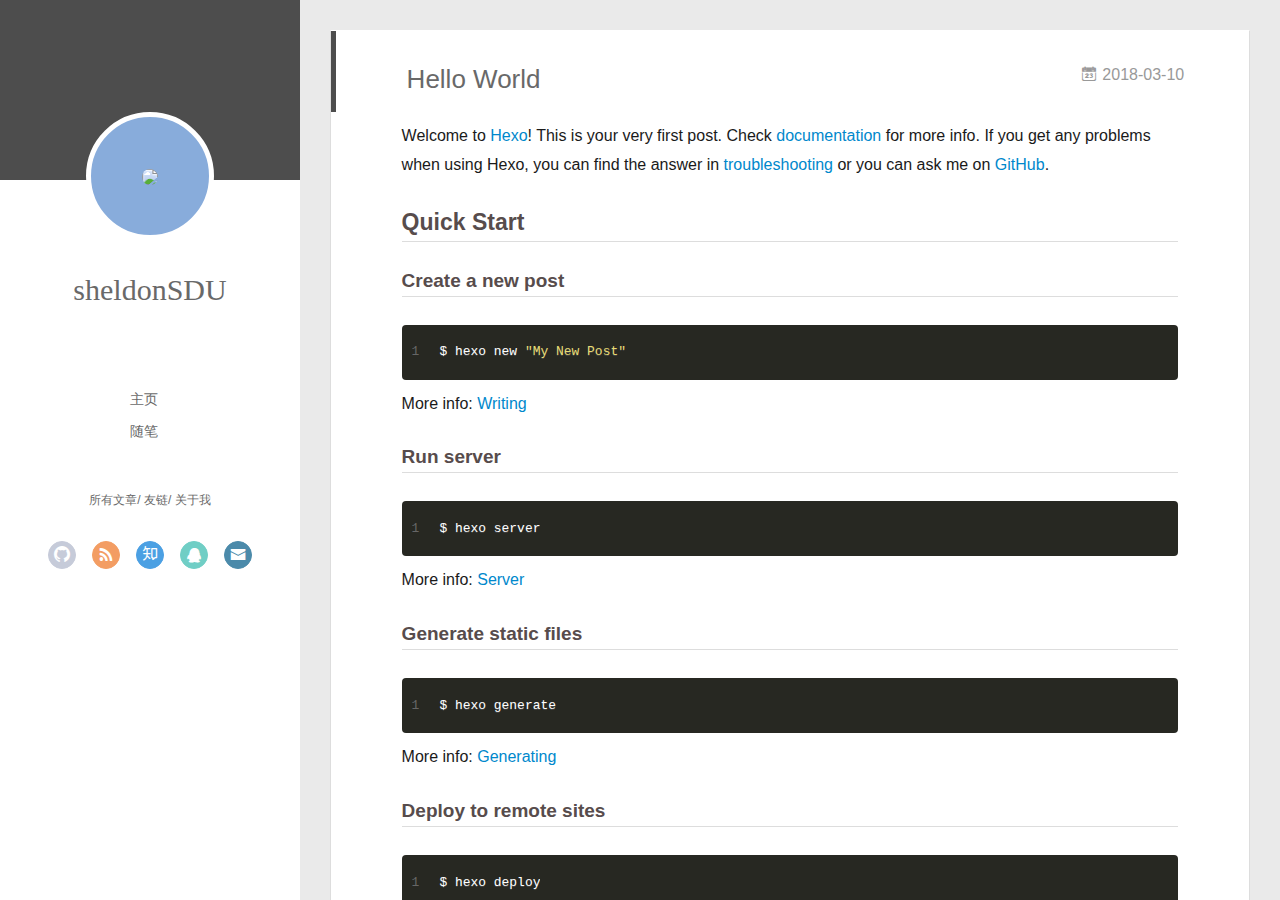
==== commit 441ba2a8: "Site updated: 2018-03-10 23:33:31" ====
--- a/index.html
+++ b/index.html
@@ -6,16 +6,20 @@
   <meta name="renderer" content="webkit">
   <meta http-equiv="X-UA-Compatible" content="IE=edge" >
   <link rel="dns-prefetch" href="http://yoursite.com">
-  <title>Hexo</title>
+  <title>FPGA for fun</title>
   <meta name="viewport" content="width=device-width, initial-scale=1, maximum-scale=1">
-  <meta property="og:type" content="website">
-<meta property="og:title" content="Hexo">
+  <meta name="description" content="A t">
+<meta property="og:type" content="website">
+<meta property="og:title" content="FPGA for fun">
 <meta property="og:url" content="http://yoursite.com/index.html">
-<meta property="og:site_name" content="Hexo">
+<meta property="og:site_name" content="FPGA for fun">
+<meta property="og:description" content="A t">
+<meta property="og:locale" content="Chinese">
 <meta name="twitter:card" content="summary">
-<meta name="twitter:title" content="Hexo">
-  
-    <link rel="alternative" href="/atom.xml" title="Hexo" type="application/atom+xml">
+<meta name="twitter:title" content="FPGA for fun">
+<meta name="twitter:description" content="A t">
+  
+    <link rel="alternative" href="/atom.xml" title="FPGA for fun" type="application/atom+xml">
   
   
     <link rel="icon" href="/favicon.png">
@@ -42,10 +46,10 @@
 <div class="intrude-less">
 	<header id="header" class="inner">
 		<a href="/" class="profilepic">
-			<img src="" class="js-avatar">
+			<img src="https://encrypted-tbn0.gstatic.com/images?q=tbn:ANd9GcTd6gPp5G3MDQza-QWlxvoMuoP9dBDs4uBI6J5kcAgqgbBdzbfs" class="js-avatar">
 		</a>
 		<hgroup>
-		  <h1 class="header-author"><a href="/">John Doe</a></h1>
+		  <h1 class="header-author"><a href="/">sheldonSDU</a></h1>
 		</hgroup>
 		
 
@@ -78,11 +82,13 @@
 				
 					<a class="github" target="_blank" href="#" title="github"><i class="icon-github"></i></a>
 		        
-					<a class="weibo" target="_blank" href="#" title="weibo"><i class="icon-weibo"></i></a>
-		        
 					<a class="rss" target="_blank" href="#" title="rss"><i class="icon-rss"></i></a>
 		        
 					<a class="zhihu" target="_blank" href="#" title="zhihu"><i class="icon-zhihu"></i></a>
+		        
+					<a class="qq" target="_blank" href="#" title="qq"><i class="icon-qq"></i></a>
+		        
+					<a class="mail" target="_blank" href="/sdu_liuke@outlook.com" title="mail"><i class="icon-mail"></i></a>
 		        
 			</div>
 		</nav>
@@ -100,10 +106,10 @@
 	<div class="intrude-less">
 		<header id="header" class="inner">
 			<div class="profilepic">
-				<img src="" class="js-avatar">
+				<img src="https://encrypted-tbn0.gstatic.com/images?q=tbn:ANd9GcTd6gPp5G3MDQza-QWlxvoMuoP9dBDs4uBI6J5kcAgqgbBdzbfs" class="js-avatar">
 			</div>
 			<hgroup>
-			  <h1 class="header-author js-header-author">John Doe</h1>
+			  <h1 class="header-author js-header-author">sheldonSDU</h1>
 			</hgroup>
 			
 			
@@ -119,11 +125,13 @@
 					
 						<a class="github" target="_blank" href="#" title="github"><i class="icon-github"></i></a>
 			        
-						<a class="weibo" target="_blank" href="#" title="weibo"><i class="icon-weibo"></i></a>
-			        
 						<a class="rss" target="_blank" href="#" title="rss"><i class="icon-rss"></i></a>
 			        
 						<a class="zhihu" target="_blank" href="#" title="zhihu"><i class="icon-zhihu"></i></a>
+			        
+						<a class="qq" target="_blank" href="#" title="qq"><i class="icon-qq"></i></a>
+			        
+						<a class="mail" target="_blank" href="/sdu_liuke@outlook.com" title="mail"><i class="icon-mail"></i></a>
 			        
 				</div>
 			</nav>
@@ -232,7 +240,7 @@
   <div class="outer">
     <div id="footer-info">
     	<div class="footer-left">
-    		&copy; 2018 John Doe
+    		&copy; 2018 sheldonSDU
     	</div>
       	<div class="footer-right">
       		<a href="http://hexo.io/" target="_blank">Hexo</a>  Theme <a href="https://github.com/litten/hexo-theme-yilia" target="_blank">Yilia</a> by Litten
@@ -364,27 +372,7 @@
         <ul class="search-ul">
           
             <li class="search-li">
-              <a href="http://localhost:4000/" target="_blank" class="search-title"><i class="icon-quo-left icon"></i>友情链接1</a>
-            </li>
-          
-            <li class="search-li">
-              <a href="http://localhost:4000/" target="_blank" class="search-title"><i class="icon-quo-left icon"></i>友情链接2</a>
-            </li>
-          
-            <li class="search-li">
-              <a href="http://localhost:4000/" target="_blank" class="search-title"><i class="icon-quo-left icon"></i>友情链接3</a>
-            </li>
-          
-            <li class="search-li">
-              <a href="http://localhost:4000/" target="_blank" class="search-title"><i class="icon-quo-left icon"></i>友情链接4</a>
-            </li>
-          
-            <li class="search-li">
-              <a href="http://localhost:4000/" target="_blank" class="search-title"><i class="icon-quo-left icon"></i>友情链接5</a>
-            </li>
-          
-            <li class="search-li">
-              <a href="http://localhost:4000/" target="_blank" class="search-title"><i class="icon-quo-left icon"></i>友情链接6</a>
+              <a href="http://www.sdu.edu.cn/" target="_blank" class="search-title"><i class="icon-quo-left icon"></i>友情链接1</a>
             </li>
           
         </ul>
@@ -395,7 +383,7 @@
     
     	<section class="tools-section tools-section-me" q-show="aboutme">
   	  	
-  	  		<div class="aboutme-wrap" id="js-aboutme">很惭愧&lt;br&gt;&lt;br&gt;只做了一点微小的工作&lt;br&gt;谢谢大家</div>
+  	  		<div class="aboutme-wrap" id="js-aboutme">FPGA 小站&lt;br&gt;&lt;br&gt;记录下与FPGA相伴的日子&lt;br&gt;谢谢大家</div>
   	  	
     	</section>
     
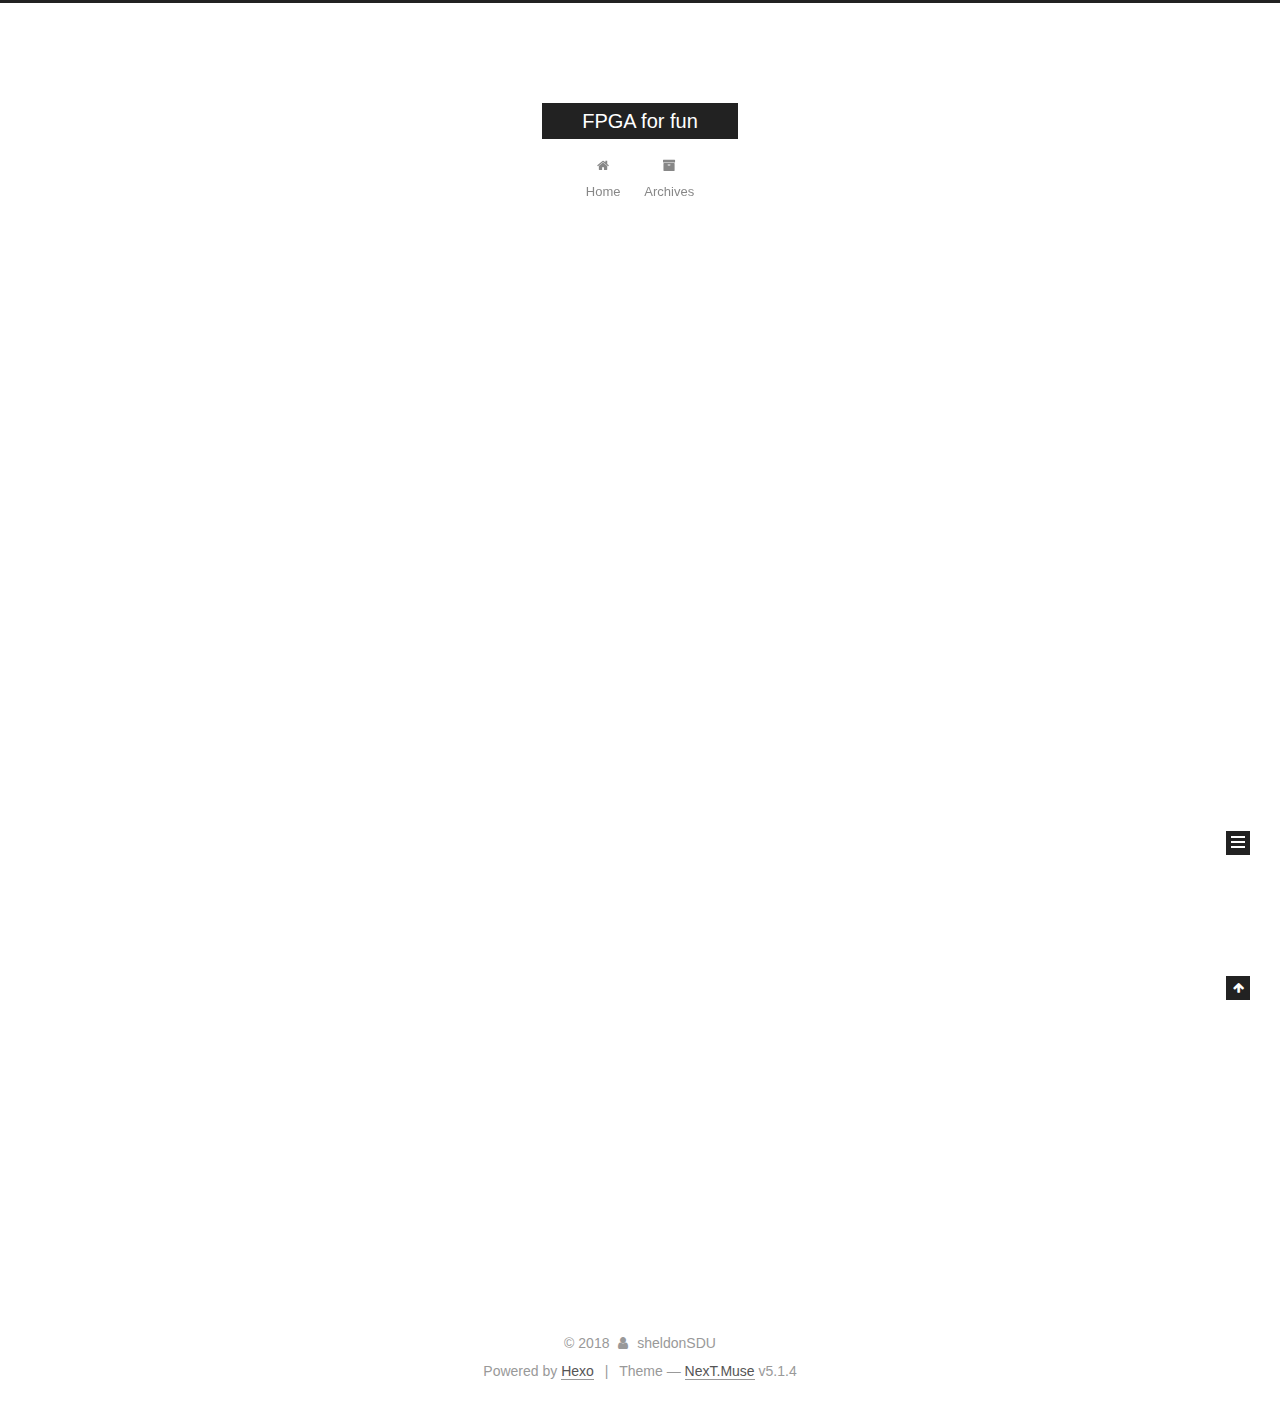
==== commit 535cec60: "Site updated: 2018-03-11 00:13:02" ====
--- a/index.html
+++ b/index.html
@@ -1,14 +1,85 @@
 <!DOCTYPE html>
-<html>
+
+
+
+  
+
+
+<html class="theme-next muse use-motion" lang="Chinese">
 <head>
-  <meta charset="utf-8">
-  
-  <meta name="renderer" content="webkit">
-  <meta http-equiv="X-UA-Compatible" content="IE=edge" >
-  <link rel="dns-prefetch" href="http://yoursite.com">
-  <title>FPGA for fun</title>
-  <meta name="viewport" content="width=device-width, initial-scale=1, maximum-scale=1">
-  <meta name="description" content="A t">
+  <meta charset="UTF-8"/>
+<meta http-equiv="X-UA-Compatible" content="IE=edge" />
+<meta name="viewport" content="width=device-width, initial-scale=1, maximum-scale=1"/>
+<meta name="theme-color" content="#222">
+
+
+
+
+
+
+
+
+
+<meta http-equiv="Cache-Control" content="no-transform" />
+<meta http-equiv="Cache-Control" content="no-siteapp" />
+
+
+
+
+
+
+
+
+
+
+
+
+
+
+
+
+  
+  
+  <link href="/lib/fancybox/source/jquery.fancybox.css?v=2.1.5" rel="stylesheet" type="text/css" />
+
+
+
+
+
+
+
+<link href="/lib/font-awesome/css/font-awesome.min.css?v=4.6.2" rel="stylesheet" type="text/css" />
+
+<link href="/css/main.css?v=5.1.4" rel="stylesheet" type="text/css" />
+
+
+  <link rel="apple-touch-icon" sizes="180x180" href="/images/apple-touch-icon-next.png?v=5.1.4">
+
+
+  <link rel="icon" type="image/png" sizes="32x32" href="/images/favicon-32x32-next.png?v=5.1.4">
+
+
+  <link rel="icon" type="image/png" sizes="16x16" href="/images/favicon-16x16-next.png?v=5.1.4">
+
+
+  <link rel="mask-icon" href="/images/logo.svg?v=5.1.4" color="#222">
+
+
+
+
+
+  <meta name="keywords" content="Hexo, NexT" />
+
+
+
+
+
+
+
+
+
+
+<meta name="description" content="A t">
 <meta property="og:type" content="website">
 <meta property="og:title" content="FPGA for fun">
 <meta property="og:url" content="http://yoursite.com/index.html">
@@ -18,168 +89,221 @@
 <meta name="twitter:card" content="summary">
 <meta name="twitter:title" content="FPGA for fun">
 <meta name="twitter:description" content="A t">
-  
-    <link rel="alternative" href="/atom.xml" title="FPGA for fun" type="application/atom+xml">
-  
-  
-    <link rel="icon" href="/favicon.png">
-  
-  <link rel="stylesheet" type="text/css" href="/./main.0cf68a.css">
-  <style type="text/css">
-  
-    #container.show {
-      background: linear-gradient(200deg,#a0cfe4,#e8c37e);
+
+
+
+<script type="text/javascript" id="hexo.configurations">
+  var NexT = window.NexT || {};
+  var CONFIG = {
+    root: '/',
+    scheme: 'Muse',
+    version: '5.1.4',
+    sidebar: {"position":"left","display":"post","offset":12,"b2t":false,"scrollpercent":false,"onmobile":false},
+    fancybox: true,
+    tabs: true,
+    motion: {"enable":true,"async":false,"transition":{"post_block":"fadeIn","post_header":"slideDownIn","post_body":"slideDownIn","coll_header":"slideLeftIn","sidebar":"slideUpIn"}},
+    duoshuo: {
+      userId: '0',
+      author: 'Author'
+    },
+    algolia: {
+      applicationID: '',
+      apiKey: '',
+      indexName: '',
+      hits: {"per_page":10},
+      labels: {"input_placeholder":"Search for Posts","hits_empty":"We didn't find any results for the search: ${query}","hits_stats":"${hits} results found in ${time} ms"}
     }
-  </style>
-  
-
-  
+  };
+</script>
+
+
+
+  <link rel="canonical" href="http://yoursite.com/"/>
+
+
+
+
+
+  <title>FPGA for fun</title>
+  
+
+
+
+
+
+
+
 
 </head>
 
-<body>
-  <div id="container" q-class="show:isCtnShow">
-    <canvas id="anm-canvas" class="anm-canvas"></canvas>
-    <div class="left-col" q-class="show:isShow">
-      
-<div class="overlay" style="background: #4d4d4d"></div>
-<div class="intrude-less">
-	<header id="header" class="inner">
-		<a href="/" class="profilepic">
-			<img src="https://encrypted-tbn0.gstatic.com/images?q=tbn:ANd9GcTd6gPp5G3MDQza-QWlxvoMuoP9dBDs4uBI6J5kcAgqgbBdzbfs" class="js-avatar">
-		</a>
-		<hgroup>
-		  <h1 class="header-author"><a href="/">sheldonSDU</a></h1>
-		</hgroup>
-		
-
-		<nav class="header-menu">
-			<ul>
-			
-				<li><a href="/">主页</a></li>
-	        
-				<li><a href="/tags/随笔/">随笔</a></li>
-	        
-			</ul>
-		</nav>
-		<nav class="header-smart-menu">
-    		
-    			
-    			<a q-on="click: openSlider(e, 'innerArchive')" href="javascript:void(0)">所有文章</a>
-    			
-            
-    			
-    			<a q-on="click: openSlider(e, 'friends')" href="javascript:void(0)">友链</a>
-    			
-            
-    			
-    			<a q-on="click: openSlider(e, 'aboutme')" href="javascript:void(0)">关于我</a>
-    			
-            
-		</nav>
-		<nav class="header-nav">
-			<div class="social">
-				
-					<a class="github" target="_blank" href="#" title="github"><i class="icon-github"></i></a>
-		        
-					<a class="rss" target="_blank" href="#" title="rss"><i class="icon-rss"></i></a>
-		        
-					<a class="zhihu" target="_blank" href="#" title="zhihu"><i class="icon-zhihu"></i></a>
-		        
-					<a class="qq" target="_blank" href="#" title="qq"><i class="icon-qq"></i></a>
-		        
-					<a class="mail" target="_blank" href="/sdu_liuke@outlook.com" title="mail"><i class="icon-mail"></i></a>
-		        
-			</div>
-		</nav>
-	</header>		
+<body itemscope itemtype="http://schema.org/WebPage" lang="Chinese">
+
+  
+  
+    
+  
+
+  <div class="container sidebar-position-left 
+  page-home">
+    <div class="headband"></div>
+
+    <header id="header" class="header" itemscope itemtype="http://schema.org/WPHeader">
+      <div class="header-inner"><div class="site-brand-wrapper">
+  <div class="site-meta ">
+    
+
+    <div class="custom-logo-site-title">
+      <a href="/"  class="brand" rel="start">
+        <span class="logo-line-before"><i></i></span>
+        <span class="site-title">FPGA for fun</span>
+        <span class="logo-line-after"><i></i></span>
+      </a>
+    </div>
+      
+        <p class="site-subtitle"></p>
+      
+  </div>
+
+  <div class="site-nav-toggle">
+    <button>
+      <span class="btn-bar"></span>
+      <span class="btn-bar"></span>
+      <span class="btn-bar"></span>
+    </button>
+  </div>
 </div>
 
-    </div>
-    <div class="mid-col" q-class="show:isShow,hide:isShow|isFalse">
-      
-<nav id="mobile-nav">
-  	<div class="overlay js-overlay" style="background: #4d4d4d"></div>
-	<div class="btnctn js-mobile-btnctn">
-  		<div class="slider-trigger list" q-on="click: openSlider(e)"><i class="icon icon-sort"></i></div>
-	</div>
-	<div class="intrude-less">
-		<header id="header" class="inner">
-			<div class="profilepic">
-				<img src="https://encrypted-tbn0.gstatic.com/images?q=tbn:ANd9GcTd6gPp5G3MDQza-QWlxvoMuoP9dBDs4uBI6J5kcAgqgbBdzbfs" class="js-avatar">
-			</div>
-			<hgroup>
-			  <h1 class="header-author js-header-author">sheldonSDU</h1>
-			</hgroup>
-			
-			
-			
-				
-			
-				
-			
-			
-			
-			<nav class="header-nav">
-				<div class="social">
-					
-						<a class="github" target="_blank" href="#" title="github"><i class="icon-github"></i></a>
-			        
-						<a class="rss" target="_blank" href="#" title="rss"><i class="icon-rss"></i></a>
-			        
-						<a class="zhihu" target="_blank" href="#" title="zhihu"><i class="icon-zhihu"></i></a>
-			        
-						<a class="qq" target="_blank" href="#" title="qq"><i class="icon-qq"></i></a>
-			        
-						<a class="mail" target="_blank" href="/sdu_liuke@outlook.com" title="mail"><i class="icon-mail"></i></a>
-			        
-				</div>
-			</nav>
-
-			<nav class="header-menu js-header-menu">
-				<ul style="width: 50%">
-				
-				
-					<li style="width: 50%"><a href="/">主页</a></li>
-		        
-					<li style="width: 50%"><a href="/tags/随笔/">随笔</a></li>
-		        
-				</ul>
-			</nav>
-		</header>				
-	</div>
-	<div class="mobile-mask" style="display:none" q-show="isShow"></div>
+<nav class="site-nav">
+  
+
+  
+    <ul id="menu" class="menu">
+      
+        
+        <li class="menu-item menu-item-home">
+          <a href="/" rel="section">
+            
+              <i class="menu-item-icon fa fa-fw fa-home"></i> <br />
+            
+            Home
+          </a>
+        </li>
+      
+        
+        <li class="menu-item menu-item-archives">
+          <a href="/archives/" rel="section">
+            
+              <i class="menu-item-icon fa fa-fw fa-archive"></i> <br />
+            
+            Archives
+          </a>
+        </li>
+      
+
+      
+    </ul>
+  
+
+  
 </nav>
 
-      <div id="wrapper" class="body-wrap">
-        <div class="menu-l">
-          <div class="canvas-wrap">
-            <canvas data-colors="#eaeaea" data-sectionHeight="100" data-contentId="js-content" id="myCanvas1" class="anm-canvas"></canvas>
-          </div>
-          <div id="js-content" class="content-ll">
-            
-  
-    <article id="post-hello-world" class="article article-type-post  article-index" itemscope itemprop="blogPost">
-  <div class="article-inner">
-    
-      <header class="article-header">
-        
-  
-    <h1 itemprop="name">
-      <a class="article-title" href="/2018/03/10/hello-world/">Hello World</a>
-    </h1>
-  
-
-        
-        <a href="/2018/03/10/hello-world/" class="archive-article-date">
-  	<time datetime="2018-03-10T13:53:49.346Z" itemprop="datePublished"><i class="icon-calendar icon"></i>2018-03-10</time>
-</a>
-        
+
+
+ </div>
+    </header>
+
+    <main id="main" class="main">
+      <div class="main-inner">
+        <div class="content-wrap">
+          <div id="content" class="content">
+            
+  <section id="posts" class="posts-expand">
+    
+      
+
+  
+
+  
+  
+  
+
+  <article class="post post-type-normal" itemscope itemtype="http://schema.org/Article">
+  
+  
+  
+  <div class="post-block">
+    <link itemprop="mainEntityOfPage" href="http://yoursite.com/2018/03/10/hello-world/">
+
+    <span hidden itemprop="author" itemscope itemtype="http://schema.org/Person">
+      <meta itemprop="name" content="sheldonSDU">
+      <meta itemprop="description" content="">
+      <meta itemprop="image" content="/images/avatar.gif">
+    </span>
+
+    <span hidden itemprop="publisher" itemscope itemtype="http://schema.org/Organization">
+      <meta itemprop="name" content="FPGA for fun">
+    </span>
+
+    
+      <header class="post-header">
+
+        
+        
+          <h1 class="post-title" itemprop="name headline">
+                
+                <a class="post-title-link" href="/2018/03/10/hello-world/" itemprop="url">Hello World</a></h1>
+        
+
+        <div class="post-meta">
+          <span class="post-time">
+            
+              <span class="post-meta-item-icon">
+                <i class="fa fa-calendar-o"></i>
+              </span>
+              
+                <span class="post-meta-item-text">Posted on</span>
+              
+              <time title="Post created" itemprop="dateCreated datePublished" datetime="2018-03-10T21:53:49+08:00">
+                2018-03-10
+              </time>
+            
+
+            
+
+            
+          </span>
+
+          
+
+          
+            
+          
+
+          
+          
+
+          
+
+          
+
+          
+
+        </div>
       </header>
     
-    <div class="article-entry" itemprop="articleBody">
-      
-        <p>Welcome to <a href="https://hexo.io/" target="_blank" rel="noopener">Hexo</a>! This is your very first post. Check <a href="https://hexo.io/docs/" target="_blank" rel="noopener">documentation</a> for more info. If you get any problems when using Hexo, you can find the answer in <a href="https://hexo.io/docs/troubleshooting.html" target="_blank" rel="noopener">troubleshooting</a> or you can ask me on <a href="https://github.com/hexojs/hexo/issues" target="_blank" rel="noopener">GitHub</a>.</p>
+
+    
+    
+    
+    <div class="post-body" itemprop="articleBody">
+
+      
+      
+
+      
+        
+          
+            <p>Welcome to <a href="https://hexo.io/" target="_blank" rel="noopener">Hexo</a>! This is your very first post. Check <a href="https://hexo.io/docs/" target="_blank" rel="noopener">documentation</a> for more info. If you get any problems when using Hexo, you can find the answer in <a href="https://hexo.io/docs/troubleshooting.html" target="_blank" rel="noopener">troubleshooting</a> or you can ask me on <a href="https://github.com/hexojs/hexo/issues" target="_blank" rel="noopener">GitHub</a>.</p>
 <h2 id="Quick-Start"><a href="#Quick-Start" class="headerlink" title="Quick Start"></a>Quick Start</h2><h3 id="Create-a-new-post"><a href="#Create-a-new-post" class="headerlink" title="Create a new post"></a>Create a new post</h3><figure class="highlight bash"><table><tr><td class="gutter"><pre><span class="line">1</span><br></pre></td><td class="code"><pre><span class="line">$ hexo new <span class="string">"My New Post"</span></span><br></pre></td></tr></table></figure>
 <p>More info: <a href="https://hexo.io/docs/writing.html" target="_blank" rel="noopener">Writing</a></p>
 <h3 id="Run-server"><a href="#Run-server" class="headerlink" title="Run server"></a>Run server</h3><figure class="highlight bash"><table><tr><td class="gutter"><pre><span class="line">1</span><br></pre></td><td class="code"><pre><span class="line">$ hexo server</span><br></pre></td></tr></table></figure>
@@ -189,273 +313,307 @@
 <h3 id="Deploy-to-remote-sites"><a href="#Deploy-to-remote-sites" class="headerlink" title="Deploy to remote sites"></a>Deploy to remote sites</h3><figure class="highlight bash"><table><tr><td class="gutter"><pre><span class="line">1</span><br></pre></td><td class="code"><pre><span class="line">$ hexo deploy</span><br></pre></td></tr></table></figure>
 <p>More info: <a href="https://hexo.io/docs/deployment.html" target="_blank" rel="noopener">Deployment</a></p>
 
-      
-
+          
+        
       
     </div>
-    <div class="article-info article-info-index">
-      
-      
-      
-
-      
-        <p class="article-more-link">
-          <a class="article-more-a" href="/2018/03/10/hello-world/">展开全文 >></a>
-        </p>
-      
-
-      
-      <div class="clearfix"></div>
+    
+    
+    
+
+    
+
+    
+
+    
+
+    <footer class="post-footer">
+      
+
+      
+
+      
+
+      
+      
+        <div class="post-eof"></div>
+      
+    </footer>
+  </div>
+  
+  
+  
+  </article>
+
+
+    
+  </section>
+
+  
+
+
+          </div>
+          
+
+
+          
+
+        </div>
+        
+          
+  
+  <div class="sidebar-toggle">
+    <div class="sidebar-toggle-line-wrap">
+      <span class="sidebar-toggle-line sidebar-toggle-line-first"></span>
+      <span class="sidebar-toggle-line sidebar-toggle-line-middle"></span>
+      <span class="sidebar-toggle-line sidebar-toggle-line-last"></span>
     </div>
   </div>
-</article>
-
-<aside class="wrap-side-operation">
-    <div class="mod-side-operation">
-        
-        <div class="jump-container" id="js-jump-container" style="display:none;">
-            <a href="javascript:void(0)" class="mod-side-operation__jump-to-top">
-                <i class="icon-font icon-back"></i>
-            </a>
-            <div id="js-jump-plan-container" class="jump-plan-container" style="top: -11px;">
-                <i class="icon-font icon-plane jump-plane"></i>
-            </div>
+
+  <aside id="sidebar" class="sidebar">
+    
+    <div class="sidebar-inner">
+
+      
+
+      
+
+      <section class="site-overview-wrap sidebar-panel sidebar-panel-active">
+        <div class="site-overview">
+          <div class="site-author motion-element" itemprop="author" itemscope itemtype="http://schema.org/Person">
+            
+              <p class="site-author-name" itemprop="name">sheldonSDU</p>
+              <p class="site-description motion-element" itemprop="description">A t</p>
+          </div>
+
+          <nav class="site-state motion-element">
+
+            
+              <div class="site-state-item site-state-posts">
+              
+                <a href="/archives/">
+              
+                  <span class="site-state-item-count">1</span>
+                  <span class="site-state-item-name">posts</span>
+                </a>
+              </div>
+            
+
+            
+
+            
+
+          </nav>
+
+          
+
+          
+
+          
+          
+
+          
+          
+
+          
+
         </div>
-        
-        
+      </section>
+
+      
+
+      
+
     </div>
-</aside>
-
-
-
-
-  
-  
-
-
-          </div>
-        </div>
+  </aside>
+
+
+        
       </div>
-      <footer id="footer">
-  <div class="outer">
-    <div id="footer-info">
-    	<div class="footer-left">
-    		&copy; 2018 sheldonSDU
-    	</div>
-      	<div class="footer-right">
-      		<a href="http://hexo.io/" target="_blank">Hexo</a>  Theme <a href="https://github.com/litten/hexo-theme-yilia" target="_blank">Yilia</a> by Litten
-      	</div>
-    </div>
+    </main>
+
+    <footer id="footer" class="footer">
+      <div class="footer-inner">
+        <div class="copyright">&copy; <span itemprop="copyrightYear">2018</span>
+  <span class="with-love">
+    <i class="fa fa-user"></i>
+  </span>
+  <span class="author" itemprop="copyrightHolder">sheldonSDU</span>
+
+  
+</div>
+
+
+  <div class="powered-by">Powered by <a class="theme-link" target="_blank" href="https://hexo.io">Hexo</a></div>
+
+
+
+  <span class="post-meta-divider">|</span>
+
+
+
+  <div class="theme-info">Theme &mdash; <a class="theme-link" target="_blank" href="https://github.com/iissnan/hexo-theme-next">NexT.Muse</a> v5.1.4</div>
+
+
+
+
+        
+
+
+
+
+
+
+
+        
+      </div>
+    </footer>
+
+    
+      <div class="back-to-top">
+        <i class="fa fa-arrow-up"></i>
+        
+      </div>
+    
+
+    
+
   </div>
-</footer>
-    </div>
-    <script>
-	var yiliaConfig = {
-		mathjax: false,
-		isHome: true,
-		isPost: false,
-		isArchive: false,
-		isTag: false,
-		isCategory: false,
-		open_in_new: false,
-		toc_hide_index: true,
-		root: "/",
-		innerArchive: true,
-		showTags: false
-	}
+
+  
+
+<script type="text/javascript">
+  if (Object.prototype.toString.call(window.Promise) !== '[object Function]') {
+    window.Promise = null;
+  }
 </script>
 
-<script>!function(t){function n(e){if(r[e])return r[e].exports;var i=r[e]={exports:{},id:e,loaded:!1};return t[e].call(i.exports,i,i.exports,n),i.loaded=!0,i.exports}var r={};n.m=t,n.c=r,n.p="./",n(0)}([function(t,n,r){r(195),t.exports=r(191)},function(t,n,r){var e=r(3),i=r(52),o=r(27),u=r(28),c=r(53),f="prototype",a=function(t,n,r){var s,l,h,v,p=t&a.F,d=t&a.G,y=t&a.S,g=t&a.P,b=t&a.B,m=d?e:y?e[n]||(e[n]={}):(e[n]||{})[f],x=d?i:i[n]||(i[n]={}),w=x[f]||(x[f]={});d&&(r=n);for(s in r)l=!p&&m&&void 0!==m[s],h=(l?m:r)[s],v=b&&l?c(h,e):g&&"function"==typeof h?c(Function.call,h):h,m&&u(m,s,h,t&a.U),x[s]!=h&&o(x,s,v),g&&w[s]!=h&&(w[s]=h)};e.core=i,a.F=1,a.G=2,a.S=4,a.P=8,a.B=16,a.W=32,a.U=64,a.R=128,t.exports=a},function(t,n,r){var e=r(6);t.exports=function(t){if(!e(t))throw TypeError(t+" is not an object!");return t}},function(t,n){var r=t.exports="undefined"!=typeof window&&window.Math==Math?window:"undefined"!=typeof self&&self.Math==Math?self:Function("return this")();"number"==typeof __g&&(__g=r)},function(t,n){t.exports=function(t){try{return!!t()}catch(t){return!0}}},function(t,n){var r=t.exports="undefined"!=typeof window&&window.Math==Math?window:"undefined"!=typeof self&&self.Math==Math?self:Function("return this")();"number"==typeof __g&&(__g=r)},function(t,n){t.exports=function(t){return"object"==typeof t?null!==t:"function"==typeof t}},function(t,n,r){var e=r(126)("wks"),i=r(76),o=r(3).Symbol,u="function"==typeof o;(t.exports=function(t){return e[t]||(e[t]=u&&o[t]||(u?o:i)("Symbol."+t))}).store=e},function(t,n){var r={}.hasOwnProperty;t.exports=function(t,n){return r.call(t,n)}},function(t,n,r){var e=r(94),i=r(33);t.exports=function(t){return e(i(t))}},function(t,n,r){t.exports=!r(4)(function(){return 7!=Object.defineProperty({},"a",{get:function(){return 7}}).a})},function(t,n,r){var e=r(2),i=r(167),o=r(50),u=Object.defineProperty;n.f=r(10)?Object.defineProperty:function(t,n,r){if(e(t),n=o(n,!0),e(r),i)try{return u(t,n,r)}catch(t){}if("get"in r||"set"in r)throw TypeError("Accessors not supported!");return"value"in r&&(t[n]=r.value),t}},function(t,n,r){t.exports=!r(18)(function(){return 7!=Object.defineProperty({},"a",{get:function(){return 7}}).a})},function(t,n,r){var e=r(14),i=r(22);t.exports=r(12)?function(t,n,r){return e.f(t,n,i(1,r))}:function(t,n,r){return t[n]=r,t}},function(t,n,r){var e=r(20),i=r(58),o=r(42),u=Object.defineProperty;n.f=r(12)?Object.defineProperty:function(t,n,r){if(e(t),n=o(n,!0),e(r),i)try{return u(t,n,r)}catch(t){}if("get"in r||"set"in r)throw TypeError("Accessors not supported!");return"value"in r&&(t[n]=r.value),t}},function(t,n,r){var e=r(40)("wks"),i=r(23),o=r(5).Symbol,u="function"==typeof o;(t.exports=function(t){return e[t]||(e[t]=u&&o[t]||(u?o:i)("Symbol."+t))}).store=e},function(t,n,r){var e=r(67),i=Math.min;t.exports=function(t){return t>0?i(e(t),9007199254740991):0}},function(t,n,r){var e=r(46);t.exports=function(t){return Object(e(t))}},function(t,n){t.exports=function(t){try{return!!t()}catch(t){return!0}}},function(t,n,r){var e=r(63),i=r(34);t.exports=Object.keys||function(t){return e(t,i)}},function(t,n,r){var e=r(21);t.exports=function(t){if(!e(t))throw TypeError(t+" is not an object!");return t}},function(t,n){t.exports=function(t){return"object"==typeof t?null!==t:"function"==typeof t}},function(t,n){t.exports=function(t,n){return{enumerable:!(1&t),configurable:!(2&t),writable:!(4&t),value:n}}},function(t,n){var r=0,e=Math.random();t.exports=function(t){return"Symbol(".concat(void 0===t?"":t,")_",(++r+e).toString(36))}},function(t,n){var r={}.hasOwnProperty;t.exports=function(t,n){return r.call(t,n)}},function(t,n){var r=t.exports={version:"2.4.0"};"number"==typeof __e&&(__e=r)},function(t,n){t.exports=function(t){if("function"!=typeof t)throw TypeError(t+" is not a function!");return t}},function(t,n,r){var e=r(11),i=r(66);t.exports=r(10)?function(t,n,r){return e.f(t,n,i(1,r))}:function(t,n,r){return t[n]=r,t}},function(t,n,r){var e=r(3),i=r(27),o=r(24),u=r(76)("src"),c="toString",f=Function[c],a=(""+f).split(c);r(52).inspectSource=function(t){return f.call(t)},(t.exports=function(t,n,r,c){var f="function"==typeof r;f&&(o(r,"name")||i(r,"name",n)),t[n]!==r&&(f&&(o(r,u)||i(r,u,t[n]?""+t[n]:a.join(String(n)))),t===e?t[n]=r:c?t[n]?t[n]=r:i(t,n,r):(delete t[n],i(t,n,r)))})(Function.prototype,c,function(){return"function"==typeof this&&this[u]||f.call(this)})},function(t,n,r){var e=r(1),i=r(4),o=r(46),u=function(t,n,r,e){var i=String(o(t)),u="<"+n;return""!==r&&(u+=" "+r+'="'+String(e).replace(/"/g,"&quot;")+'"'),u+">"+i+"</"+n+">"};t.exports=function(t,n){var r={};r[t]=n(u),e(e.P+e.F*i(function(){var n=""[t]('"');return n!==n.toLowerCase()||n.split('"').length>3}),"String",r)}},function(t,n,r){var e=r(115),i=r(46);t.exports=function(t){return e(i(t))}},function(t,n,r){var e=r(116),i=r(66),o=r(30),u=r(50),c=r(24),f=r(167),a=Object.getOwnPropertyDescriptor;n.f=r(10)?a:function(t,n){if(t=o(t),n=u(n,!0),f)try{return a(t,n)}catch(t){}if(c(t,n))return i(!e.f.call(t,n),t[n])}},function(t,n,r){var e=r(24),i=r(17),o=r(145)("IE_PROTO"),u=Object.prototype;t.exports=Object.getPrototypeOf||function(t){return t=i(t),e(t,o)?t[o]:"function"==typeof t.constructor&&t instanceof t.constructor?t.constructor.prototype:t instanceof Object?u:null}},function(t,n){t.exports=function(t){if(void 0==t)throw TypeError("Can't call method on  "+t);return t}},function(t,n){t.exports="constructor,hasOwnProperty,isPrototypeOf,propertyIsEnumerable,toLocaleString,toString,valueOf".split(",")},function(t,n){t.exports={}},function(t,n){t.exports=!0},function(t,n){n.f={}.propertyIsEnumerable},function(t,n,r){var e=r(14).f,i=r(8),o=r(15)("toStringTag");t.exports=function(t,n,r){t&&!i(t=r?t:t.prototype,o)&&e(t,o,{configurable:!0,value:n})}},function(t,n,r){var e=r(40)("keys"),i=r(23);t.exports=function(t){return e[t]||(e[t]=i(t))}},function(t,n,r){var e=r(5),i="__core-js_shared__",o=e[i]||(e[i]={});t.exports=function(t){return o[t]||(o[t]={})}},function(t,n){var r=Math.ceil,e=Math.floor;t.exports=function(t){return isNaN(t=+t)?0:(t>0?e:r)(t)}},function(t,n,r){var e=r(21);t.exports=function(t,n){if(!e(t))return t;var r,i;if(n&&"function"==typeof(r=t.toString)&&!e(i=r.call(t)))return i;if("function"==typeof(r=t.valueOf)&&!e(i=r.call(t)))return i;if(!n&&"function"==typeof(r=t.toString)&&!e(i=r.call(t)))return i;throw TypeError("Can't convert object to primitive value")}},function(t,n,r){var e=r(5),i=r(25),o=r(36),u=r(44),c=r(14).f;t.exports=function(t){var n=i.Symbol||(i.Symbol=o?{}:e.Symbol||{});"_"==t.charAt(0)||t in n||c(n,t,{value:u.f(t)})}},function(t,n,r){n.f=r(15)},function(t,n){var r={}.toString;t.exports=function(t){return r.call(t).slice(8,-1)}},function(t,n){t.exports=function(t){if(void 0==t)throw TypeError("Can't call method on  "+t);return t}},function(t,n,r){var e=r(4);t.exports=function(t,n){return!!t&&e(function(){n?t.call(null,function(){},1):t.call(null)})}},function(t,n,r){var e=r(53),i=r(115),o=r(17),u=r(16),c=r(203);t.exports=function(t,n){var r=1==t,f=2==t,a=3==t,s=4==t,l=6==t,h=5==t||l,v=n||c;return function(n,c,p){for(var d,y,g=o(n),b=i(g),m=e(c,p,3),x=u(b.length),w=0,S=r?v(n,x):f?v(n,0):void 0;x>w;w++)if((h||w in b)&&(d=b[w],y=m(d,w,g),t))if(r)S[w]=y;else if(y)switch(t){case 3:return!0;case 5:return d;case 6:return w;case 2:S.push(d)}else if(s)return!1;return l?-1:a||s?s:S}}},function(t,n,r){var e=r(1),i=r(52),o=r(4);t.exports=function(t,n){var r=(i.Object||{})[t]||Object[t],u={};u[t]=n(r),e(e.S+e.F*o(function(){r(1)}),"Object",u)}},function(t,n,r){var e=r(6);t.exports=function(t,n){if(!e(t))return t;var r,i;if(n&&"function"==typeof(r=t.toString)&&!e(i=r.call(t)))return i;if("function"==typeof(r=t.valueOf)&&!e(i=r.call(t)))return i;if(!n&&"function"==typeof(r=t.toString)&&!e(i=r.call(t)))return i;throw TypeError("Can't convert object to primitive value")}},function(t,n,r){var e=r(5),i=r(25),o=r(91),u=r(13),c="prototype",f=function(t,n,r){var a,s,l,h=t&f.F,v=t&f.G,p=t&f.S,d=t&f.P,y=t&f.B,g=t&f.W,b=v?i:i[n]||(i[n]={}),m=b[c],x=v?e:p?e[n]:(e[n]||{})[c];v&&(r=n);for(a in r)(s=!h&&x&&void 0!==x[a])&&a in b||(l=s?x[a]:r[a],b[a]=v&&"function"!=typeof x[a]?r[a]:y&&s?o(l,e):g&&x[a]==l?function(t){var n=function(n,r,e){if(this instanceof t){switch(arguments.length){case 0:return new t;case 1:return new t(n);case 2:return new t(n,r)}return new t(n,r,e)}return t.apply(this,arguments)};return n[c]=t[c],n}(l):d&&"function"==typeof l?o(Function.call,l):l,d&&((b.virtual||(b.virtual={}))[a]=l,t&f.R&&m&&!m[a]&&u(m,a,l)))};f.F=1,f.G=2,f.S=4,f.P=8,f.B=16,f.W=32,f.U=64,f.R=128,t.exports=f},function(t,n){var r=t.exports={version:"2.4.0"};"number"==typeof __e&&(__e=r)},function(t,n,r){var e=r(26);t.exports=function(t,n,r){if(e(t),void 0===n)return t;switch(r){case 1:return function(r){return t.call(n,r)};case 2:return function(r,e){return t.call(n,r,e)};case 3:return function(r,e,i){return t.call(n,r,e,i)}}return function(){return t.apply(n,arguments)}}},function(t,n,r){var e=r(183),i=r(1),o=r(126)("metadata"),u=o.store||(o.store=new(r(186))),c=function(t,n,r){var i=u.get(t);if(!i){if(!r)return;u.set(t,i=new e)}var o=i.get(n);if(!o){if(!r)return;i.set(n,o=new e)}return o},f=function(t,n,r){var e=c(n,r,!1);return void 0!==e&&e.has(t)},a=function(t,n,r){var e=c(n,r,!1);return void 0===e?void 0:e.get(t)},s=function(t,n,r,e){c(r,e,!0).set(t,n)},l=function(t,n){var r=c(t,n,!1),e=[];return r&&r.forEach(function(t,n){e.push(n)}),e},h=function(t){return void 0===t||"symbol"==typeof t?t:String(t)},v=function(t){i(i.S,"Reflect",t)};t.exports={store:u,map:c,has:f,get:a,set:s,keys:l,key:h,exp:v}},function(t,n,r){"use strict";if(r(10)){var e=r(69),i=r(3),o=r(4),u=r(1),c=r(127),f=r(152),a=r(53),s=r(68),l=r(66),h=r(27),v=r(73),p=r(67),d=r(16),y=r(75),g=r(50),b=r(24),m=r(180),x=r(114),w=r(6),S=r(17),_=r(137),O=r(70),E=r(32),P=r(71).f,j=r(154),F=r(76),M=r(7),A=r(48),N=r(117),T=r(146),I=r(155),k=r(80),L=r(123),R=r(74),C=r(130),D=r(160),U=r(11),W=r(31),G=U.f,B=W.f,V=i.RangeError,z=i.TypeError,q=i.Uint8Array,K="ArrayBuffer",J="Shared"+K,Y="BYTES_PER_ELEMENT",H="prototype",$=Array[H],X=f.ArrayBuffer,Q=f.DataView,Z=A(0),tt=A(2),nt=A(3),rt=A(4),et=A(5),it=A(6),ot=N(!0),ut=N(!1),ct=I.values,ft=I.keys,at=I.entries,st=$.lastIndexOf,lt=$.reduce,ht=$.reduceRight,vt=$.join,pt=$.sort,dt=$.slice,yt=$.toString,gt=$.toLocaleString,bt=M("iterator"),mt=M("toStringTag"),xt=F("typed_constructor"),wt=F("def_constructor"),St=c.CONSTR,_t=c.TYPED,Ot=c.VIEW,Et="Wrong length!",Pt=A(1,function(t,n){return Tt(T(t,t[wt]),n)}),jt=o(function(){return 1===new q(new Uint16Array([1]).buffer)[0]}),Ft=!!q&&!!q[H].set&&o(function(){new q(1).set({})}),Mt=function(t,n){if(void 0===t)throw z(Et);var r=+t,e=d(t);if(n&&!m(r,e))throw V(Et);return e},At=function(t,n){var r=p(t);if(r<0||r%n)throw V("Wrong offset!");return r},Nt=function(t){if(w(t)&&_t in t)return t;throw z(t+" is not a typed array!")},Tt=function(t,n){if(!(w(t)&&xt in t))throw z("It is not a typed array constructor!");return new t(n)},It=function(t,n){return kt(T(t,t[wt]),n)},kt=function(t,n){for(var r=0,e=n.length,i=Tt(t,e);e>r;)i[r]=n[r++];return i},Lt=function(t,n,r){G(t,n,{get:function(){return this._d[r]}})},Rt=function(t){var n,r,e,i,o,u,c=S(t),f=arguments.length,s=f>1?arguments[1]:void 0,l=void 0!==s,h=j(c);if(void 0!=h&&!_(h)){for(u=h.call(c),e=[],n=0;!(o=u.next()).done;n++)e.push(o.value);c=e}for(l&&f>2&&(s=a(s,arguments[2],2)),n=0,r=d(c.length),i=Tt(this,r);r>n;n++)i[n]=l?s(c[n],n):c[n];return i},Ct=function(){for(var t=0,n=arguments.length,r=Tt(this,n);n>t;)r[t]=arguments[t++];return r},Dt=!!q&&o(function(){gt.call(new q(1))}),Ut=function(){return gt.apply(Dt?dt.call(Nt(this)):Nt(this),arguments)},Wt={copyWithin:function(t,n){return D.call(Nt(this),t,n,arguments.length>2?arguments[2]:void 0)},every:function(t){return rt(Nt(this),t,arguments.length>1?arguments[1]:void 0)},fill:function(t){return C.apply(Nt(this),arguments)},filter:function(t){return It(this,tt(Nt(this),t,arguments.length>1?arguments[1]:void 0))},find:function(t){return et(Nt(this),t,arguments.length>1?arguments[1]:void 0)},findIndex:function(t){return it(Nt(this),t,arguments.length>1?arguments[1]:void 0)},forEach:function(t){Z(Nt(this),t,arguments.length>1?arguments[1]:void 0)},indexOf:function(t){return ut(Nt(this),t,arguments.length>1?arguments[1]:void 0)},includes:function(t){return ot(Nt(this),t,arguments.length>1?arguments[1]:void 0)},join:function(t){return vt.apply(Nt(this),arguments)},lastIndexOf:function(t){return st.apply(Nt(this),arguments)},map:function(t){return Pt(Nt(this),t,arguments.length>1?arguments[1]:void 0)},reduce:function(t){return lt.apply(Nt(this),arguments)},reduceRight:function(t){return ht.apply(Nt(this),arguments)},reverse:function(){for(var t,n=this,r=Nt(n).length,e=Math.floor(r/2),i=0;i<e;)t=n[i],n[i++]=n[--r],n[r]=t;return n},some:function(t){return nt(Nt(this),t,arguments.length>1?arguments[1]:void 0)},sort:function(t){return pt.call(Nt(this),t)},subarray:function(t,n){var r=Nt(this),e=r.length,i=y(t,e);return new(T(r,r[wt]))(r.buffer,r.byteOffset+i*r.BYTES_PER_ELEMENT,d((void 0===n?e:y(n,e))-i))}},Gt=function(t,n){return It(this,dt.call(Nt(this),t,n))},Bt=function(t){Nt(this);var n=At(arguments[1],1),r=this.length,e=S(t),i=d(e.length),o=0;if(i+n>r)throw V(Et);for(;o<i;)this[n+o]=e[o++]},Vt={entries:function(){return at.call(Nt(this))},keys:function(){return ft.call(Nt(this))},values:function(){return ct.call(Nt(this))}},zt=function(t,n){return w(t)&&t[_t]&&"symbol"!=typeof n&&n in t&&String(+n)==String(n)},qt=function(t,n){return zt(t,n=g(n,!0))?l(2,t[n]):B(t,n)},Kt=function(t,n,r){return!(zt(t,n=g(n,!0))&&w(r)&&b(r,"value"))||b(r,"get")||b(r,"set")||r.configurable||b(r,"writable")&&!r.writable||b(r,"enumerable")&&!r.enumerable?G(t,n,r):(t[n]=r.value,t)};St||(W.f=qt,U.f=Kt),u(u.S+u.F*!St,"Object",{getOwnPropertyDescriptor:qt,defineProperty:Kt}),o(function(){yt.call({})})&&(yt=gt=function(){return vt.call(this)});var Jt=v({},Wt);v(Jt,Vt),h(Jt,bt,Vt.values),v(Jt,{slice:Gt,set:Bt,constructor:function(){},toString:yt,toLocaleString:Ut}),Lt(Jt,"buffer","b"),Lt(Jt,"byteOffset","o"),Lt(Jt,"byteLength","l"),Lt(Jt,"length","e"),G(Jt,mt,{get:function(){return this[_t]}}),t.exports=function(t,n,r,f){f=!!f;var a=t+(f?"Clamped":"")+"Array",l="Uint8Array"!=a,v="get"+t,p="set"+t,y=i[a],g=y||{},b=y&&E(y),m=!y||!c.ABV,S={},_=y&&y[H],j=function(t,r){var e=t._d;return e.v[v](r*n+e.o,jt)},F=function(t,r,e){var i=t._d;f&&(e=(e=Math.round(e))<0?0:e>255?255:255&e),i.v[p](r*n+i.o,e,jt)},M=function(t,n){G(t,n,{get:function(){return j(this,n)},set:function(t){return F(this,n,t)},enumerable:!0})};m?(y=r(function(t,r,e,i){s(t,y,a,"_d");var o,u,c,f,l=0,v=0;if(w(r)){if(!(r instanceof X||(f=x(r))==K||f==J))return _t in r?kt(y,r):Rt.call(y,r);o=r,v=At(e,n);var p=r.byteLength;if(void 0===i){if(p%n)throw V(Et);if((u=p-v)<0)throw V(Et)}else if((u=d(i)*n)+v>p)throw V(Et);c=u/n}else c=Mt(r,!0),u=c*n,o=new X(u);for(h(t,"_d",{b:o,o:v,l:u,e:c,v:new Q(o)});l<c;)M(t,l++)}),_=y[H]=O(Jt),h(_,"constructor",y)):L(function(t){new y(null),new y(t)},!0)||(y=r(function(t,r,e,i){s(t,y,a);var o;return w(r)?r instanceof X||(o=x(r))==K||o==J?void 0!==i?new g(r,At(e,n),i):void 0!==e?new g(r,At(e,n)):new g(r):_t in r?kt(y,r):Rt.call(y,r):new g(Mt(r,l))}),Z(b!==Function.prototype?P(g).concat(P(b)):P(g),function(t){t in y||h(y,t,g[t])}),y[H]=_,e||(_.constructor=y));var A=_[bt],N=!!A&&("values"==A.name||void 0==A.name),T=Vt.values;h(y,xt,!0),h(_,_t,a),h(_,Ot,!0),h(_,wt,y),(f?new y(1)[mt]==a:mt in _)||G(_,mt,{get:function(){return a}}),S[a]=y,u(u.G+u.W+u.F*(y!=g),S),u(u.S,a,{BYTES_PER_ELEMENT:n,from:Rt,of:Ct}),Y in _||h(_,Y,n),u(u.P,a,Wt),R(a),u(u.P+u.F*Ft,a,{set:Bt}),u(u.P+u.F*!N,a,Vt),u(u.P+u.F*(_.toString!=yt),a,{toString:yt}),u(u.P+u.F*o(function(){new y(1).slice()}),a,{slice:Gt}),u(u.P+u.F*(o(function(){return[1,2].toLocaleString()!=new y([1,2]).toLocaleString()})||!o(function(){_.toLocaleString.call([1,2])})),a,{toLocaleString:Ut}),k[a]=N?A:T,e||N||h(_,bt,T)}}else t.exports=function(){}},function(t,n){var r={}.toString;t.exports=function(t){return r.call(t).slice(8,-1)}},function(t,n,r){var e=r(21),i=r(5).document,o=e(i)&&e(i.createElement);t.exports=function(t){return o?i.createElement(t):{}}},function(t,n,r){t.exports=!r(12)&&!r(18)(function(){return 7!=Object.defineProperty(r(57)("div"),"a",{get:function(){return 7}}).a})},function(t,n,r){"use strict";var e=r(36),i=r(51),o=r(64),u=r(13),c=r(8),f=r(35),a=r(96),s=r(38),l=r(103),h=r(15)("iterator"),v=!([].keys&&"next"in[].keys()),p="keys",d="values",y=function(){return this};t.exports=function(t,n,r,g,b,m,x){a(r,n,g);var w,S,_,O=function(t){if(!v&&t in F)return F[t];switch(t){case p:case d:return function(){return new r(this,t)}}return function(){return new r(this,t)}},E=n+" Iterator",P=b==d,j=!1,F=t.prototype,M=F[h]||F["@@iterator"]||b&&F[b],A=M||O(b),N=b?P?O("entries"):A:void 0,T="Array"==n?F.entries||M:M;if(T&&(_=l(T.call(new t)))!==Object.prototype&&(s(_,E,!0),e||c(_,h)||u(_,h,y)),P&&M&&M.name!==d&&(j=!0,A=function(){return M.call(this)}),e&&!x||!v&&!j&&F[h]||u(F,h,A),f[n]=A,f[E]=y,b)if(w={values:P?A:O(d),keys:m?A:O(p),entries:N},x)for(S in w)S in F||o(F,S,w[S]);else i(i.P+i.F*(v||j),n,w);return w}},function(t,n,r){var e=r(20),i=r(100),o=r(34),u=r(39)("IE_PROTO"),c=function(){},f="prototype",a=function(){var t,n=r(57)("iframe"),e=o.length;for(n.style.display="none",r(93).appendChild(n),n.src="javascript:",t=n.contentWindow.document,t.open(),t.write("<script>document.F=Object<\/script>"),t.close(),a=t.F;e--;)delete a[f][o[e]];return a()};t.exports=Object.create||function(t,n){var r;return null!==t?(c[f]=e(t),r=new c,c[f]=null,r[u]=t):r=a(),void 0===n?r:i(r,n)}},function(t,n,r){var e=r(63),i=r(34).concat("length","prototype");n.f=Object.getOwnPropertyNames||function(t){return e(t,i)}},function(t,n){n.f=Object.getOwnPropertySymbols},function(t,n,r){var e=r(8),i=r(9),o=r(90)(!1),u=r(39)("IE_PROTO");t.exports=function(t,n){var r,c=i(t),f=0,a=[];for(r in c)r!=u&&e(c,r)&&a.push(r);for(;n.length>f;)e(c,r=n[f++])&&(~o(a,r)||a.push(r));return a}},function(t,n,r){t.exports=r(13)},function(t,n,r){var e=r(76)("meta"),i=r(6),o=r(24),u=r(11).f,c=0,f=Object.isExtensible||function(){return!0},a=!r(4)(function(){return f(Object.preventExtensions({}))}),s=function(t){u(t,e,{value:{i:"O"+ ++c,w:{}}})},l=function(t,n){if(!i(t))return"symbol"==typeof t?t:("string"==typeof t?"S":"P")+t;if(!o(t,e)){if(!f(t))return"F";if(!n)return"E";s(t)}return t[e].i},h=function(t,n){if(!o(t,e)){if(!f(t))return!0;if(!n)return!1;s(t)}return t[e].w},v=function(t){return a&&p.NEED&&f(t)&&!o(t,e)&&s(t),t},p=t.exports={KEY:e,NEED:!1,fastKey:l,getWeak:h,onFreeze:v}},function(t,n){t.exports=function(t,n){return{enumerable:!(1&t),configurable:!(2&t),writable:!(4&t),value:n}}},function(t,n){var r=Math.ceil,e=Math.floor;t.exports=function(t){return isNaN(t=+t)?0:(t>0?e:r)(t)}},function(t,n){t.exports=function(t,n,r,e){if(!(t instanceof n)||void 0!==e&&e in t)throw TypeError(r+": incorrect invocation!");return t}},function(t,n){t.exports=!1},function(t,n,r){var e=r(2),i=r(173),o=r(133),u=r(145)("IE_PROTO"),c=function(){},f="prototype",a=function(){var t,n=r(132)("iframe"),e=o.length;for(n.style.display="none",r(135).appendChild(n),n.src="javascript:",t=n.contentWindow.document,t.open(),t.write("<script>document.F=Object<\/script>"),t.close(),a=t.F;e--;)delete a[f][o[e]];return a()};t.exports=Object.create||function(t,n){var r;return null!==t?(c[f]=e(t),r=new c,c[f]=null,r[u]=t):r=a(),void 0===n?r:i(r,n)}},function(t,n,r){var e=r(175),i=r(133).concat("length","prototype");n.f=Object.getOwnPropertyNames||function(t){return e(t,i)}},function(t,n,r){var e=r(175),i=r(133);t.exports=Object.keys||function(t){return e(t,i)}},function(t,n,r){var e=r(28);t.exports=function(t,n,r){for(var i in n)e(t,i,n[i],r);return t}},function(t,n,r){"use strict";var e=r(3),i=r(11),o=r(10),u=r(7)("species");t.exports=function(t){var n=e[t];o&&n&&!n[u]&&i.f(n,u,{configurable:!0,get:function(){return this}})}},function(t,n,r){var e=r(67),i=Math.max,o=Math.min;t.exports=function(t,n){return t=e(t),t<0?i(t+n,0):o(t,n)}},function(t,n){var r=0,e=Math.random();t.exports=function(t){return"Symbol(".concat(void 0===t?"":t,")_",(++r+e).toString(36))}},function(t,n,r){var e=r(33);t.exports=function(t){return Object(e(t))}},function(t,n,r){var e=r(7)("unscopables"),i=Array.prototype;void 0==i[e]&&r(27)(i,e,{}),t.exports=function(t){i[e][t]=!0}},function(t,n,r){var e=r(53),i=r(169),o=r(137),u=r(2),c=r(16),f=r(154),a={},s={},n=t.exports=function(t,n,r,l,h){var v,p,d,y,g=h?function(){return t}:f(t),b=e(r,l,n?2:1),m=0;if("function"!=typeof g)throw TypeError(t+" is not iterable!");if(o(g)){for(v=c(t.length);v>m;m++)if((y=n?b(u(p=t[m])[0],p[1]):b(t[m]))===a||y===s)return y}else for(d=g.call(t);!(p=d.next()).done;)if((y=i(d,b,p.value,n))===a||y===s)return y};n.BREAK=a,n.RETURN=s},function(t,n){t.exports={}},function(t,n,r){var e=r(11).f,i=r(24),o=r(7)("toStringTag");t.exports=function(t,n,r){t&&!i(t=r?t:t.prototype,o)&&e(t,o,{configurable:!0,value:n})}},function(t,n,r){var e=r(1),i=r(46),o=r(4),u=r(150),c="["+u+"]",f="​-",a=RegExp("^"+c+c+"*"),s=RegExp(c+c+"*$"),l=function(t,n,r){var i={},c=o(function(){return!!u[t]()||f[t]()!=f}),a=i[t]=c?n(h):u[t];r&&(i[r]=a),e(e.P+e.F*c,"String",i)},h=l.trim=function(t,n){return t=String(i(t)),1&n&&(t=t.replace(a,"")),2&n&&(t=t.replace(s,"")),t};t.exports=l},function(t,n,r){t.exports={default:r(86),__esModule:!0}},function(t,n,r){t.exports={default:r(87),__esModule:!0}},function(t,n,r){"use strict";function e(t){return t&&t.__esModule?t:{default:t}}n.__esModule=!0;var i=r(84),o=e(i),u=r(83),c=e(u),f="function"==typeof c.default&&"symbol"==typeof o.default?function(t){return typeof t}:function(t){return t&&"function"==typeof c.default&&t.constructor===c.default&&t!==c.default.prototype?"symbol":typeof t};n.default="function"==typeof c.default&&"symbol"===f(o.default)?function(t){return void 0===t?"undefined":f(t)}:function(t){return t&&"function"==typeof c.default&&t.constructor===c.default&&t!==c.default.prototype?"symbol":void 0===t?"undefined":f(t)}},function(t,n,r){r(110),r(108),r(111),r(112),t.exports=r(25).Symbol},function(t,n,r){r(109),r(113),t.exports=r(44).f("iterator")},function(t,n){t.exports=function(t){if("function"!=typeof t)throw TypeError(t+" is not a function!");return t}},function(t,n){t.exports=function(){}},function(t,n,r){var e=r(9),i=r(106),o=r(105);t.exports=function(t){return function(n,r,u){var c,f=e(n),a=i(f.length),s=o(u,a);if(t&&r!=r){for(;a>s;)if((c=f[s++])!=c)return!0}else for(;a>s;s++)if((t||s in f)&&f[s]===r)return t||s||0;return!t&&-1}}},function(t,n,r){var e=r(88);t.exports=function(t,n,r){if(e(t),void 0===n)return t;switch(r){case 1:return function(r){return t.call(n,r)};case 2:return function(r,e){return t.call(n,r,e)};case 3:return function(r,e,i){return t.call(n,r,e,i)}}return function(){return t.apply(n,arguments)}}},function(t,n,r){var e=r(19),i=r(62),o=r(37);t.exports=function(t){var n=e(t),r=i.f;if(r)for(var u,c=r(t),f=o.f,a=0;c.length>a;)f.call(t,u=c[a++])&&n.push(u);return n}},function(t,n,r){t.exports=r(5).document&&document.documentElement},function(t,n,r){var e=r(56);t.exports=Object("z").propertyIsEnumerable(0)?Object:function(t){return"String"==e(t)?t.split(""):Object(t)}},function(t,n,r){var e=r(56);t.exports=Array.isArray||function(t){return"Array"==e(t)}},function(t,n,r){"use strict";var e=r(60),i=r(22),o=r(38),u={};r(13)(u,r(15)("iterator"),function(){return this}),t.exports=function(t,n,r){t.prototype=e(u,{next:i(1,r)}),o(t,n+" Iterator")}},function(t,n){t.exports=function(t,n){return{value:n,done:!!t}}},function(t,n,r){var e=r(19),i=r(9);t.exports=function(t,n){for(var r,o=i(t),u=e(o),c=u.length,f=0;c>f;)if(o[r=u[f++]]===n)return r}},function(t,n,r){var e=r(23)("meta"),i=r(21),o=r(8),u=r(14).f,c=0,f=Object.isExtensible||function(){return!0},a=!r(18)(function(){return f(Object.preventExtensions({}))}),s=function(t){u(t,e,{value:{i:"O"+ ++c,w:{}}})},l=function(t,n){if(!i(t))return"symbol"==typeof t?t:("string"==typeof t?"S":"P")+t;if(!o(t,e)){if(!f(t))return"F";if(!n)return"E";s(t)}return t[e].i},h=function(t,n){if(!o(t,e)){if(!f(t))return!0;if(!n)return!1;s(t)}return t[e].w},v=function(t){return a&&p.NEED&&f(t)&&!o(t,e)&&s(t),t},p=t.exports={KEY:e,NEED:!1,fastKey:l,getWeak:h,onFreeze:v}},function(t,n,r){var e=r(14),i=r(20),o=r(19);t.exports=r(12)?Object.defineProperties:function(t,n){i(t);for(var r,u=o(n),c=u.length,f=0;c>f;)e.f(t,r=u[f++],n[r]);return t}},function(t,n,r){var e=r(37),i=r(22),o=r(9),u=r(42),c=r(8),f=r(58),a=Object.getOwnPropertyDescriptor;n.f=r(12)?a:function(t,n){if(t=o(t),n=u(n,!0),f)try{return a(t,n)}catch(t){}if(c(t,n))return i(!e.f.call(t,n),t[n])}},function(t,n,r){var e=r(9),i=r(61).f,o={}.toString,u="object"==typeof window&&window&&Object.getOwnPropertyNames?Object.getOwnPropertyNames(window):[],c=function(t){try{return i(t)}catch(t){return u.slice()}};t.exports.f=function(t){return u&&"[object Window]"==o.call(t)?c(t):i(e(t))}},function(t,n,r){var e=r(8),i=r(77),o=r(39)("IE_PROTO"),u=Object.prototype;t.exports=Object.getPrototypeOf||function(t){return t=i(t),e(t,o)?t[o]:"function"==typeof t.constructor&&t instanceof t.constructor?t.constructor.prototype:t instanceof Object?u:null}},function(t,n,r){var e=r(41),i=r(33);t.exports=function(t){return function(n,r){var o,u,c=String(i(n)),f=e(r),a=c.length;return f<0||f>=a?t?"":void 0:(o=c.charCodeAt(f),o<55296||o>56319||f+1===a||(u=c.charCodeAt(f+1))<56320||u>57343?t?c.charAt(f):o:t?c.slice(f,f+2):u-56320+(o-55296<<10)+65536)}}},function(t,n,r){var e=r(41),i=Math.max,o=Math.min;t.exports=function(t,n){return t=e(t),t<0?i(t+n,0):o(t,n)}},function(t,n,r){var e=r(41),i=Math.min;t.exports=function(t){return t>0?i(e(t),9007199254740991):0}},function(t,n,r){"use strict";var e=r(89),i=r(97),o=r(35),u=r(9);t.exports=r(59)(Array,"Array",function(t,n){this._t=u(t),this._i=0,this._k=n},function(){var t=this._t,n=this._k,r=this._i++;return!t||r>=t.length?(this._t=void 0,i(1)):"keys"==n?i(0,r):"values"==n?i(0,t[r]):i(0,[r,t[r]])},"values"),o.Arguments=o.Array,e("keys"),e("values"),e("entries")},function(t,n){},function(t,n,r){"use strict";var e=r(104)(!0);r(59)(String,"String",function(t){this._t=String(t),this._i=0},function(){var t,n=this._t,r=this._i;return r>=n.length?{value:void 0,done:!0}:(t=e(n,r),this._i+=t.length,{value:t,done:!1})})},function(t,n,r){"use strict";var e=r(5),i=r(8),o=r(12),u=r(51),c=r(64),f=r(99).KEY,a=r(18),s=r(40),l=r(38),h=r(23),v=r(15),p=r(44),d=r(43),y=r(98),g=r(92),b=r(95),m=r(20),x=r(9),w=r(42),S=r(22),_=r(60),O=r(102),E=r(101),P=r(14),j=r(19),F=E.f,M=P.f,A=O.f,N=e.Symbol,T=e.JSON,I=T&&T.stringify,k="prototype",L=v("_hidden"),R=v("toPrimitive"),C={}.propertyIsEnumerable,D=s("symbol-registry"),U=s("symbols"),W=s("op-symbols"),G=Object[k],B="function"==typeof N,V=e.QObject,z=!V||!V[k]||!V[k].findChild,q=o&&a(function(){return 7!=_(M({},"a",{get:function(){return M(this,"a",{value:7}).a}})).a})?function(t,n,r){var e=F(G,n);e&&delete G[n],M(t,n,r),e&&t!==G&&M(G,n,e)}:M,K=function(t){var n=U[t]=_(N[k]);return n._k=t,n},J=B&&"symbol"==typeof N.iterator?function(t){return"symbol"==typeof t}:function(t){return t instanceof N},Y=function(t,n,r){return t===G&&Y(W,n,r),m(t),n=w(n,!0),m(r),i(U,n)?(r.enumerable?(i(t,L)&&t[L][n]&&(t[L][n]=!1),r=_(r,{enumerable:S(0,!1)})):(i(t,L)||M(t,L,S(1,{})),t[L][n]=!0),q(t,n,r)):M(t,n,r)},H=function(t,n){m(t);for(var r,e=g(n=x(n)),i=0,o=e.length;o>i;)Y(t,r=e[i++],n[r]);return t},$=function(t,n){return void 0===n?_(t):H(_(t),n)},X=function(t){var n=C.call(this,t=w(t,!0));return!(this===G&&i(U,t)&&!i(W,t))&&(!(n||!i(this,t)||!i(U,t)||i(this,L)&&this[L][t])||n)},Q=function(t,n){if(t=x(t),n=w(n,!0),t!==G||!i(U,n)||i(W,n)){var r=F(t,n);return!r||!i(U,n)||i(t,L)&&t[L][n]||(r.enumerable=!0),r}},Z=function(t){for(var n,r=A(x(t)),e=[],o=0;r.length>o;)i(U,n=r[o++])||n==L||n==f||e.push(n);return e},tt=function(t){for(var n,r=t===G,e=A(r?W:x(t)),o=[],u=0;e.length>u;)!i(U,n=e[u++])||r&&!i(G,n)||o.push(U[n]);return o};B||(N=function(){if(this instanceof N)throw TypeError("Symbol is not a constructor!");var t=h(arguments.length>0?arguments[0]:void 0),n=function(r){this===G&&n.call(W,r),i(this,L)&&i(this[L],t)&&(this[L][t]=!1),q(this,t,S(1,r))};return o&&z&&q(G,t,{configurable:!0,set:n}),K(t)},c(N[k],"toString",function(){return this._k}),E.f=Q,P.f=Y,r(61).f=O.f=Z,r(37).f=X,r(62).f=tt,o&&!r(36)&&c(G,"propertyIsEnumerable",X,!0),p.f=function(t){return K(v(t))}),u(u.G+u.W+u.F*!B,{Symbol:N});for(var nt="hasInstance,isConcatSpreadable,iterator,match,replace,search,species,split,toPrimitive,toStringTag,unscopables".split(","),rt=0;nt.length>rt;)v(nt[rt++]);for(var nt=j(v.store),rt=0;nt.length>rt;)d(nt[rt++]);u(u.S+u.F*!B,"Symbol",{for:function(t){return i(D,t+="")?D[t]:D[t]=N(t)},keyFor:function(t){if(J(t))return y(D,t);throw TypeError(t+" is not a symbol!")},useSetter:function(){z=!0},useSimple:function(){z=!1}}),u(u.S+u.F*!B,"Object",{create:$,defineProperty:Y,defineProperties:H,getOwnPropertyDescriptor:Q,getOwnPropertyNames:Z,getOwnPropertySymbols:tt}),T&&u(u.S+u.F*(!B||a(function(){var t=N();return"[null]"!=I([t])||"{}"!=I({a:t})||"{}"!=I(Object(t))})),"JSON",{stringify:function(t){if(void 0!==t&&!J(t)){for(var n,r,e=[t],i=1;arguments.length>i;)e.push(arguments[i++]);return n=e[1],"function"==typeof n&&(r=n),!r&&b(n)||(n=function(t,n){if(r&&(n=r.call(this,t,n)),!J(n))return n}),e[1]=n,I.apply(T,e)}}}),N[k][R]||r(13)(N[k],R,N[k].valueOf),l(N,"Symbol"),l(Math,"Math",!0),l(e.JSON,"JSON",!0)},function(t,n,r){r(43)("asyncIterator")},function(t,n,r){r(43)("observable")},function(t,n,r){r(107);for(var e=r(5),i=r(13),o=r(35),u=r(15)("toStringTag"),c=["NodeList","DOMTokenList","MediaList","StyleSheetList","CSSRuleList"],f=0;f<5;f++){var a=c[f],s=e[a],l=s&&s.prototype;l&&!l[u]&&i(l,u,a),o[a]=o.Array}},function(t,n,r){var e=r(45),i=r(7)("toStringTag"),o="Arguments"==e(function(){return arguments}()),u=function(t,n){try{return t[n]}catch(t){}};t.exports=function(t){var n,r,c;return void 0===t?"Undefined":null===t?"Null":"string"==typeof(r=u(n=Object(t),i))?r:o?e(n):"Object"==(c=e(n))&&"function"==typeof n.callee?"Arguments":c}},function(t,n,r){var e=r(45);t.exports=Object("z").propertyIsEnumerable(0)?Object:function(t){return"String"==e(t)?t.split(""):Object(t)}},function(t,n){n.f={}.propertyIsEnumerable},function(t,n,r){var e=r(30),i=r(16),o=r(75);t.exports=function(t){return function(n,r,u){var c,f=e(n),a=i(f.length),s=o(u,a);if(t&&r!=r){for(;a>s;)if((c=f[s++])!=c)return!0}else for(;a>s;s++)if((t||s in f)&&f[s]===r)return t||s||0;return!t&&-1}}},function(t,n,r){"use strict";var e=r(3),i=r(1),o=r(28),u=r(73),c=r(65),f=r(79),a=r(68),s=r(6),l=r(4),h=r(123),v=r(81),p=r(136);t.exports=function(t,n,r,d,y,g){var b=e[t],m=b,x=y?"set":"add",w=m&&m.prototype,S={},_=function(t){var n=w[t];o(w,t,"delete"==t?function(t){return!(g&&!s(t))&&n.call(this,0===t?0:t)}:"has"==t?function(t){return!(g&&!s(t))&&n.call(this,0===t?0:t)}:"get"==t?function(t){return g&&!s(t)?void 0:n.call(this,0===t?0:t)}:"add"==t?function(t){return n.call(this,0===t?0:t),this}:function(t,r){return n.call(this,0===t?0:t,r),this})};if("function"==typeof m&&(g||w.forEach&&!l(function(){(new m).entries().next()}))){var O=new m,E=O[x](g?{}:-0,1)!=O,P=l(function(){O.has(1)}),j=h(function(t){new m(t)}),F=!g&&l(function(){for(var t=new m,n=5;n--;)t[x](n,n);return!t.has(-0)});j||(m=n(function(n,r){a(n,m,t);var e=p(new b,n,m);return void 0!=r&&f(r,y,e[x],e),e}),m.prototype=w,w.constructor=m),(P||F)&&(_("delete"),_("has"),y&&_("get")),(F||E)&&_(x),g&&w.clear&&delete w.clear}else m=d.getConstructor(n,t,y,x),u(m.prototype,r),c.NEED=!0;return v(m,t),S[t]=m,i(i.G+i.W+i.F*(m!=b),S),g||d.setStrong(m,t,y),m}},function(t,n,r){"use strict";var e=r(27),i=r(28),o=r(4),u=r(46),c=r(7);t.exports=function(t,n,r){var f=c(t),a=r(u,f,""[t]),s=a[0],l=a[1];o(function(){var n={};return n[f]=function(){return 7},7!=""[t](n)})&&(i(String.prototype,t,s),e(RegExp.prototype,f,2==n?function(t,n){return l.call(t,this,n)}:function(t){return l.call(t,this)}))}
-},function(t,n,r){"use strict";var e=r(2);t.exports=function(){var t=e(this),n="";return t.global&&(n+="g"),t.ignoreCase&&(n+="i"),t.multiline&&(n+="m"),t.unicode&&(n+="u"),t.sticky&&(n+="y"),n}},function(t,n){t.exports=function(t,n,r){var e=void 0===r;switch(n.length){case 0:return e?t():t.call(r);case 1:return e?t(n[0]):t.call(r,n[0]);case 2:return e?t(n[0],n[1]):t.call(r,n[0],n[1]);case 3:return e?t(n[0],n[1],n[2]):t.call(r,n[0],n[1],n[2]);case 4:return e?t(n[0],n[1],n[2],n[3]):t.call(r,n[0],n[1],n[2],n[3])}return t.apply(r,n)}},function(t,n,r){var e=r(6),i=r(45),o=r(7)("match");t.exports=function(t){var n;return e(t)&&(void 0!==(n=t[o])?!!n:"RegExp"==i(t))}},function(t,n,r){var e=r(7)("iterator"),i=!1;try{var o=[7][e]();o.return=function(){i=!0},Array.from(o,function(){throw 2})}catch(t){}t.exports=function(t,n){if(!n&&!i)return!1;var r=!1;try{var o=[7],u=o[e]();u.next=function(){return{done:r=!0}},o[e]=function(){return u},t(o)}catch(t){}return r}},function(t,n,r){t.exports=r(69)||!r(4)(function(){var t=Math.random();__defineSetter__.call(null,t,function(){}),delete r(3)[t]})},function(t,n){n.f=Object.getOwnPropertySymbols},function(t,n,r){var e=r(3),i="__core-js_shared__",o=e[i]||(e[i]={});t.exports=function(t){return o[t]||(o[t]={})}},function(t,n,r){for(var e,i=r(3),o=r(27),u=r(76),c=u("typed_array"),f=u("view"),a=!(!i.ArrayBuffer||!i.DataView),s=a,l=0,h="Int8Array,Uint8Array,Uint8ClampedArray,Int16Array,Uint16Array,Int32Array,Uint32Array,Float32Array,Float64Array".split(",");l<9;)(e=i[h[l++]])?(o(e.prototype,c,!0),o(e.prototype,f,!0)):s=!1;t.exports={ABV:a,CONSTR:s,TYPED:c,VIEW:f}},function(t,n){"use strict";var r={versions:function(){var t=window.navigator.userAgent;return{trident:t.indexOf("Trident")>-1,presto:t.indexOf("Presto")>-1,webKit:t.indexOf("AppleWebKit")>-1,gecko:t.indexOf("Gecko")>-1&&-1==t.indexOf("KHTML"),mobile:!!t.match(/AppleWebKit.*Mobile.*/),ios:!!t.match(/\(i[^;]+;( U;)? CPU.+Mac OS X/),android:t.indexOf("Android")>-1||t.indexOf("Linux")>-1,iPhone:t.indexOf("iPhone")>-1||t.indexOf("Mac")>-1,iPad:t.indexOf("iPad")>-1,webApp:-1==t.indexOf("Safari"),weixin:-1==t.indexOf("MicroMessenger")}}()};t.exports=r},function(t,n,r){"use strict";var e=r(85),i=function(t){return t&&t.__esModule?t:{default:t}}(e),o=function(){function t(t,n,e){return n||e?String.fromCharCode(n||e):r[t]||t}function n(t){return e[t]}var r={"&quot;":'"',"&lt;":"<","&gt;":">","&amp;":"&","&nbsp;":" "},e={};for(var u in r)e[r[u]]=u;return r["&apos;"]="'",e["'"]="&#39;",{encode:function(t){return t?(""+t).replace(/['<> "&]/g,n).replace(/\r?\n/g,"<br/>").replace(/\s/g,"&nbsp;"):""},decode:function(n){return n?(""+n).replace(/<br\s*\/?>/gi,"\n").replace(/&quot;|&lt;|&gt;|&amp;|&nbsp;|&apos;|&#(\d+);|&#(\d+)/g,t).replace(/\u00a0/g," "):""},encodeBase16:function(t){if(!t)return t;t+="";for(var n=[],r=0,e=t.length;e>r;r++)n.push(t.charCodeAt(r).toString(16).toUpperCase());return n.join("")},encodeBase16forJSON:function(t){if(!t)return t;t=t.replace(/[\u4E00-\u9FBF]/gi,function(t){return escape(t).replace("%u","\\u")});for(var n=[],r=0,e=t.length;e>r;r++)n.push(t.charCodeAt(r).toString(16).toUpperCase());return n.join("")},decodeBase16:function(t){if(!t)return t;t+="";for(var n=[],r=0,e=t.length;e>r;r+=2)n.push(String.fromCharCode("0x"+t.slice(r,r+2)));return n.join("")},encodeObject:function(t){if(t instanceof Array)for(var n=0,r=t.length;r>n;n++)t[n]=o.encodeObject(t[n]);else if("object"==(void 0===t?"undefined":(0,i.default)(t)))for(var e in t)t[e]=o.encodeObject(t[e]);else if("string"==typeof t)return o.encode(t);return t},loadScript:function(t){var n=document.createElement("script");document.getElementsByTagName("body")[0].appendChild(n),n.setAttribute("src",t)},addLoadEvent:function(t){var n=window.onload;"function"!=typeof window.onload?window.onload=t:window.onload=function(){n(),t()}}}}();t.exports=o},function(t,n,r){"use strict";var e=r(17),i=r(75),o=r(16);t.exports=function(t){for(var n=e(this),r=o(n.length),u=arguments.length,c=i(u>1?arguments[1]:void 0,r),f=u>2?arguments[2]:void 0,a=void 0===f?r:i(f,r);a>c;)n[c++]=t;return n}},function(t,n,r){"use strict";var e=r(11),i=r(66);t.exports=function(t,n,r){n in t?e.f(t,n,i(0,r)):t[n]=r}},function(t,n,r){var e=r(6),i=r(3).document,o=e(i)&&e(i.createElement);t.exports=function(t){return o?i.createElement(t):{}}},function(t,n){t.exports="constructor,hasOwnProperty,isPrototypeOf,propertyIsEnumerable,toLocaleString,toString,valueOf".split(",")},function(t,n,r){var e=r(7)("match");t.exports=function(t){var n=/./;try{"/./"[t](n)}catch(r){try{return n[e]=!1,!"/./"[t](n)}catch(t){}}return!0}},function(t,n,r){t.exports=r(3).document&&document.documentElement},function(t,n,r){var e=r(6),i=r(144).set;t.exports=function(t,n,r){var o,u=n.constructor;return u!==r&&"function"==typeof u&&(o=u.prototype)!==r.prototype&&e(o)&&i&&i(t,o),t}},function(t,n,r){var e=r(80),i=r(7)("iterator"),o=Array.prototype;t.exports=function(t){return void 0!==t&&(e.Array===t||o[i]===t)}},function(t,n,r){var e=r(45);t.exports=Array.isArray||function(t){return"Array"==e(t)}},function(t,n,r){"use strict";var e=r(70),i=r(66),o=r(81),u={};r(27)(u,r(7)("iterator"),function(){return this}),t.exports=function(t,n,r){t.prototype=e(u,{next:i(1,r)}),o(t,n+" Iterator")}},function(t,n,r){"use strict";var e=r(69),i=r(1),o=r(28),u=r(27),c=r(24),f=r(80),a=r(139),s=r(81),l=r(32),h=r(7)("iterator"),v=!([].keys&&"next"in[].keys()),p="keys",d="values",y=function(){return this};t.exports=function(t,n,r,g,b,m,x){a(r,n,g);var w,S,_,O=function(t){if(!v&&t in F)return F[t];switch(t){case p:case d:return function(){return new r(this,t)}}return function(){return new r(this,t)}},E=n+" Iterator",P=b==d,j=!1,F=t.prototype,M=F[h]||F["@@iterator"]||b&&F[b],A=M||O(b),N=b?P?O("entries"):A:void 0,T="Array"==n?F.entries||M:M;if(T&&(_=l(T.call(new t)))!==Object.prototype&&(s(_,E,!0),e||c(_,h)||u(_,h,y)),P&&M&&M.name!==d&&(j=!0,A=function(){return M.call(this)}),e&&!x||!v&&!j&&F[h]||u(F,h,A),f[n]=A,f[E]=y,b)if(w={values:P?A:O(d),keys:m?A:O(p),entries:N},x)for(S in w)S in F||o(F,S,w[S]);else i(i.P+i.F*(v||j),n,w);return w}},function(t,n){var r=Math.expm1;t.exports=!r||r(10)>22025.465794806718||r(10)<22025.465794806718||-2e-17!=r(-2e-17)?function(t){return 0==(t=+t)?t:t>-1e-6&&t<1e-6?t+t*t/2:Math.exp(t)-1}:r},function(t,n){t.exports=Math.sign||function(t){return 0==(t=+t)||t!=t?t:t<0?-1:1}},function(t,n,r){var e=r(3),i=r(151).set,o=e.MutationObserver||e.WebKitMutationObserver,u=e.process,c=e.Promise,f="process"==r(45)(u);t.exports=function(){var t,n,r,a=function(){var e,i;for(f&&(e=u.domain)&&e.exit();t;){i=t.fn,t=t.next;try{i()}catch(e){throw t?r():n=void 0,e}}n=void 0,e&&e.enter()};if(f)r=function(){u.nextTick(a)};else if(o){var s=!0,l=document.createTextNode("");new o(a).observe(l,{characterData:!0}),r=function(){l.data=s=!s}}else if(c&&c.resolve){var h=c.resolve();r=function(){h.then(a)}}else r=function(){i.call(e,a)};return function(e){var i={fn:e,next:void 0};n&&(n.next=i),t||(t=i,r()),n=i}}},function(t,n,r){var e=r(6),i=r(2),o=function(t,n){if(i(t),!e(n)&&null!==n)throw TypeError(n+": can't set as prototype!")};t.exports={set:Object.setPrototypeOf||("__proto__"in{}?function(t,n,e){try{e=r(53)(Function.call,r(31).f(Object.prototype,"__proto__").set,2),e(t,[]),n=!(t instanceof Array)}catch(t){n=!0}return function(t,r){return o(t,r),n?t.__proto__=r:e(t,r),t}}({},!1):void 0),check:o}},function(t,n,r){var e=r(126)("keys"),i=r(76);t.exports=function(t){return e[t]||(e[t]=i(t))}},function(t,n,r){var e=r(2),i=r(26),o=r(7)("species");t.exports=function(t,n){var r,u=e(t).constructor;return void 0===u||void 0==(r=e(u)[o])?n:i(r)}},function(t,n,r){var e=r(67),i=r(46);t.exports=function(t){return function(n,r){var o,u,c=String(i(n)),f=e(r),a=c.length;return f<0||f>=a?t?"":void 0:(o=c.charCodeAt(f),o<55296||o>56319||f+1===a||(u=c.charCodeAt(f+1))<56320||u>57343?t?c.charAt(f):o:t?c.slice(f,f+2):u-56320+(o-55296<<10)+65536)}}},function(t,n,r){var e=r(122),i=r(46);t.exports=function(t,n,r){if(e(n))throw TypeError("String#"+r+" doesn't accept regex!");return String(i(t))}},function(t,n,r){"use strict";var e=r(67),i=r(46);t.exports=function(t){var n=String(i(this)),r="",o=e(t);if(o<0||o==1/0)throw RangeError("Count can't be negative");for(;o>0;(o>>>=1)&&(n+=n))1&o&&(r+=n);return r}},function(t,n){t.exports="\t\n\v\f\r   ᠎             　\u2028\u2029\ufeff"},function(t,n,r){var e,i,o,u=r(53),c=r(121),f=r(135),a=r(132),s=r(3),l=s.process,h=s.setImmediate,v=s.clearImmediate,p=s.MessageChannel,d=0,y={},g="onreadystatechange",b=function(){var t=+this;if(y.hasOwnProperty(t)){var n=y[t];delete y[t],n()}},m=function(t){b.call(t.data)};h&&v||(h=function(t){for(var n=[],r=1;arguments.length>r;)n.push(arguments[r++]);return y[++d]=function(){c("function"==typeof t?t:Function(t),n)},e(d),d},v=function(t){delete y[t]},"process"==r(45)(l)?e=function(t){l.nextTick(u(b,t,1))}:p?(i=new p,o=i.port2,i.port1.onmessage=m,e=u(o.postMessage,o,1)):s.addEventListener&&"function"==typeof postMessage&&!s.importScripts?(e=function(t){s.postMessage(t+"","*")},s.addEventListener("message",m,!1)):e=g in a("script")?function(t){f.appendChild(a("script"))[g]=function(){f.removeChild(this),b.call(t)}}:function(t){setTimeout(u(b,t,1),0)}),t.exports={set:h,clear:v}},function(t,n,r){"use strict";var e=r(3),i=r(10),o=r(69),u=r(127),c=r(27),f=r(73),a=r(4),s=r(68),l=r(67),h=r(16),v=r(71).f,p=r(11).f,d=r(130),y=r(81),g="ArrayBuffer",b="DataView",m="prototype",x="Wrong length!",w="Wrong index!",S=e[g],_=e[b],O=e.Math,E=e.RangeError,P=e.Infinity,j=S,F=O.abs,M=O.pow,A=O.floor,N=O.log,T=O.LN2,I="buffer",k="byteLength",L="byteOffset",R=i?"_b":I,C=i?"_l":k,D=i?"_o":L,U=function(t,n,r){var e,i,o,u=Array(r),c=8*r-n-1,f=(1<<c)-1,a=f>>1,s=23===n?M(2,-24)-M(2,-77):0,l=0,h=t<0||0===t&&1/t<0?1:0;for(t=F(t),t!=t||t===P?(i=t!=t?1:0,e=f):(e=A(N(t)/T),t*(o=M(2,-e))<1&&(e--,o*=2),t+=e+a>=1?s/o:s*M(2,1-a),t*o>=2&&(e++,o/=2),e+a>=f?(i=0,e=f):e+a>=1?(i=(t*o-1)*M(2,n),e+=a):(i=t*M(2,a-1)*M(2,n),e=0));n>=8;u[l++]=255&i,i/=256,n-=8);for(e=e<<n|i,c+=n;c>0;u[l++]=255&e,e/=256,c-=8);return u[--l]|=128*h,u},W=function(t,n,r){var e,i=8*r-n-1,o=(1<<i)-1,u=o>>1,c=i-7,f=r-1,a=t[f--],s=127&a;for(a>>=7;c>0;s=256*s+t[f],f--,c-=8);for(e=s&(1<<-c)-1,s>>=-c,c+=n;c>0;e=256*e+t[f],f--,c-=8);if(0===s)s=1-u;else{if(s===o)return e?NaN:a?-P:P;e+=M(2,n),s-=u}return(a?-1:1)*e*M(2,s-n)},G=function(t){return t[3]<<24|t[2]<<16|t[1]<<8|t[0]},B=function(t){return[255&t]},V=function(t){return[255&t,t>>8&255]},z=function(t){return[255&t,t>>8&255,t>>16&255,t>>24&255]},q=function(t){return U(t,52,8)},K=function(t){return U(t,23,4)},J=function(t,n,r){p(t[m],n,{get:function(){return this[r]}})},Y=function(t,n,r,e){var i=+r,o=l(i);if(i!=o||o<0||o+n>t[C])throw E(w);var u=t[R]._b,c=o+t[D],f=u.slice(c,c+n);return e?f:f.reverse()},H=function(t,n,r,e,i,o){var u=+r,c=l(u);if(u!=c||c<0||c+n>t[C])throw E(w);for(var f=t[R]._b,a=c+t[D],s=e(+i),h=0;h<n;h++)f[a+h]=s[o?h:n-h-1]},$=function(t,n){s(t,S,g);var r=+n,e=h(r);if(r!=e)throw E(x);return e};if(u.ABV){if(!a(function(){new S})||!a(function(){new S(.5)})){S=function(t){return new j($(this,t))};for(var X,Q=S[m]=j[m],Z=v(j),tt=0;Z.length>tt;)(X=Z[tt++])in S||c(S,X,j[X]);o||(Q.constructor=S)}var nt=new _(new S(2)),rt=_[m].setInt8;nt.setInt8(0,2147483648),nt.setInt8(1,2147483649),!nt.getInt8(0)&&nt.getInt8(1)||f(_[m],{setInt8:function(t,n){rt.call(this,t,n<<24>>24)},setUint8:function(t,n){rt.call(this,t,n<<24>>24)}},!0)}else S=function(t){var n=$(this,t);this._b=d.call(Array(n),0),this[C]=n},_=function(t,n,r){s(this,_,b),s(t,S,b);var e=t[C],i=l(n);if(i<0||i>e)throw E("Wrong offset!");if(r=void 0===r?e-i:h(r),i+r>e)throw E(x);this[R]=t,this[D]=i,this[C]=r},i&&(J(S,k,"_l"),J(_,I,"_b"),J(_,k,"_l"),J(_,L,"_o")),f(_[m],{getInt8:function(t){return Y(this,1,t)[0]<<24>>24},getUint8:function(t){return Y(this,1,t)[0]},getInt16:function(t){var n=Y(this,2,t,arguments[1]);return(n[1]<<8|n[0])<<16>>16},getUint16:function(t){var n=Y(this,2,t,arguments[1]);return n[1]<<8|n[0]},getInt32:function(t){return G(Y(this,4,t,arguments[1]))},getUint32:function(t){return G(Y(this,4,t,arguments[1]))>>>0},getFloat32:function(t){return W(Y(this,4,t,arguments[1]),23,4)},getFloat64:function(t){return W(Y(this,8,t,arguments[1]),52,8)},setInt8:function(t,n){H(this,1,t,B,n)},setUint8:function(t,n){H(this,1,t,B,n)},setInt16:function(t,n){H(this,2,t,V,n,arguments[2])},setUint16:function(t,n){H(this,2,t,V,n,arguments[2])},setInt32:function(t,n){H(this,4,t,z,n,arguments[2])},setUint32:function(t,n){H(this,4,t,z,n,arguments[2])},setFloat32:function(t,n){H(this,4,t,K,n,arguments[2])},setFloat64:function(t,n){H(this,8,t,q,n,arguments[2])}});y(S,g),y(_,b),c(_[m],u.VIEW,!0),n[g]=S,n[b]=_},function(t,n,r){var e=r(3),i=r(52),o=r(69),u=r(182),c=r(11).f;t.exports=function(t){var n=i.Symbol||(i.Symbol=o?{}:e.Symbol||{});"_"==t.charAt(0)||t in n||c(n,t,{value:u.f(t)})}},function(t,n,r){var e=r(114),i=r(7)("iterator"),o=r(80);t.exports=r(52).getIteratorMethod=function(t){if(void 0!=t)return t[i]||t["@@iterator"]||o[e(t)]}},function(t,n,r){"use strict";var e=r(78),i=r(170),o=r(80),u=r(30);t.exports=r(140)(Array,"Array",function(t,n){this._t=u(t),this._i=0,this._k=n},function(){var t=this._t,n=this._k,r=this._i++;return!t||r>=t.length?(this._t=void 0,i(1)):"keys"==n?i(0,r):"values"==n?i(0,t[r]):i(0,[r,t[r]])},"values"),o.Arguments=o.Array,e("keys"),e("values"),e("entries")},function(t,n){function r(t,n){t.classList?t.classList.add(n):t.className+=" "+n}t.exports=r},function(t,n){function r(t,n){if(t.classList)t.classList.remove(n);else{var r=new RegExp("(^|\\b)"+n.split(" ").join("|")+"(\\b|$)","gi");t.className=t.className.replace(r," ")}}t.exports=r},function(t,n){function r(){throw new Error("setTimeout has not been defined")}function e(){throw new Error("clearTimeout has not been defined")}function i(t){if(s===setTimeout)return setTimeout(t,0);if((s===r||!s)&&setTimeout)return s=setTimeout,setTimeout(t,0);try{return s(t,0)}catch(n){try{return s.call(null,t,0)}catch(n){return s.call(this,t,0)}}}function o(t){if(l===clearTimeout)return clearTimeout(t);if((l===e||!l)&&clearTimeout)return l=clearTimeout,clearTimeout(t);try{return l(t)}catch(n){try{return l.call(null,t)}catch(n){return l.call(this,t)}}}function u(){d&&v&&(d=!1,v.length?p=v.concat(p):y=-1,p.length&&c())}function c(){if(!d){var t=i(u);d=!0;for(var n=p.length;n;){for(v=p,p=[];++y<n;)v&&v[y].run();y=-1,n=p.length}v=null,d=!1,o(t)}}function f(t,n){this.fun=t,this.array=n}function a(){}var s,l,h=t.exports={};!function(){try{s="function"==typeof setTimeout?setTimeout:r}catch(t){s=r}try{l="function"==typeof clearTimeout?clearTimeout:e}catch(t){l=e}}();var v,p=[],d=!1,y=-1;h.nextTick=function(t){var n=new Array(arguments.length-1);if(arguments.length>1)for(var r=1;r<arguments.length;r++)n[r-1]=arguments[r];p.push(new f(t,n)),1!==p.length||d||i(c)},f.prototype.run=function(){this.fun.apply(null,this.array)},h.title="browser",h.browser=!0,h.env={},h.argv=[],h.version="",h.versions={},h.on=a,h.addListener=a,h.once=a,h.off=a,h.removeListener=a,h.removeAllListeners=a,h.emit=a,h.prependListener=a,h.prependOnceListener=a,h.listeners=function(t){return[]},h.binding=function(t){throw new Error("process.binding is not supported")},h.cwd=function(){return"/"},h.chdir=function(t){throw new Error("process.chdir is not supported")},h.umask=function(){return 0}},function(t,n,r){var e=r(45);t.exports=function(t,n){if("number"!=typeof t&&"Number"!=e(t))throw TypeError(n);return+t}},function(t,n,r){"use strict";var e=r(17),i=r(75),o=r(16);t.exports=[].copyWithin||function(t,n){var r=e(this),u=o(r.length),c=i(t,u),f=i(n,u),a=arguments.length>2?arguments[2]:void 0,s=Math.min((void 0===a?u:i(a,u))-f,u-c),l=1;for(f<c&&c<f+s&&(l=-1,f+=s-1,c+=s-1);s-- >0;)f in r?r[c]=r[f]:delete r[c],c+=l,f+=l;return r}},function(t,n,r){var e=r(79);t.exports=function(t,n){var r=[];return e(t,!1,r.push,r,n),r}},function(t,n,r){var e=r(26),i=r(17),o=r(115),u=r(16);t.exports=function(t,n,r,c,f){e(n);var a=i(t),s=o(a),l=u(a.length),h=f?l-1:0,v=f?-1:1;if(r<2)for(;;){if(h in s){c=s[h],h+=v;break}if(h+=v,f?h<0:l<=h)throw TypeError("Reduce of empty array with no initial value")}for(;f?h>=0:l>h;h+=v)h in s&&(c=n(c,s[h],h,a));return c}},function(t,n,r){"use strict";var e=r(26),i=r(6),o=r(121),u=[].slice,c={},f=function(t,n,r){if(!(n in c)){for(var e=[],i=0;i<n;i++)e[i]="a["+i+"]";c[n]=Function("F,a","return new F("+e.join(",")+")")}return c[n](t,r)};t.exports=Function.bind||function(t){var n=e(this),r=u.call(arguments,1),c=function(){var e=r.concat(u.call(arguments));return this instanceof c?f(n,e.length,e):o(n,e,t)};return i(n.prototype)&&(c.prototype=n.prototype),c}},function(t,n,r){"use strict";var e=r(11).f,i=r(70),o=r(73),u=r(53),c=r(68),f=r(46),a=r(79),s=r(140),l=r(170),h=r(74),v=r(10),p=r(65).fastKey,d=v?"_s":"size",y=function(t,n){var r,e=p(n);if("F"!==e)return t._i[e];for(r=t._f;r;r=r.n)if(r.k==n)return r};t.exports={getConstructor:function(t,n,r,s){var l=t(function(t,e){c(t,l,n,"_i"),t._i=i(null),t._f=void 0,t._l=void 0,t[d]=0,void 0!=e&&a(e,r,t[s],t)});return o(l.prototype,{clear:function(){for(var t=this,n=t._i,r=t._f;r;r=r.n)r.r=!0,r.p&&(r.p=r.p.n=void 0),delete n[r.i];t._f=t._l=void 0,t[d]=0},delete:function(t){var n=this,r=y(n,t);if(r){var e=r.n,i=r.p;delete n._i[r.i],r.r=!0,i&&(i.n=e),e&&(e.p=i),n._f==r&&(n._f=e),n._l==r&&(n._l=i),n[d]--}return!!r},forEach:function(t){c(this,l,"forEach");for(var n,r=u(t,arguments.length>1?arguments[1]:void 0,3);n=n?n.n:this._f;)for(r(n.v,n.k,this);n&&n.r;)n=n.p},has:function(t){return!!y(this,t)}}),v&&e(l.prototype,"size",{get:function(){return f(this[d])}}),l},def:function(t,n,r){var e,i,o=y(t,n);return o?o.v=r:(t._l=o={i:i=p(n,!0),k:n,v:r,p:e=t._l,n:void 0,r:!1},t._f||(t._f=o),e&&(e.n=o),t[d]++,"F"!==i&&(t._i[i]=o)),t},getEntry:y,setStrong:function(t,n,r){s(t,n,function(t,n){this._t=t,this._k=n,this._l=void 0},function(){for(var t=this,n=t._k,r=t._l;r&&r.r;)r=r.p;return t._t&&(t._l=r=r?r.n:t._t._f)?"keys"==n?l(0,r.k):"values"==n?l(0,r.v):l(0,[r.k,r.v]):(t._t=void 0,l(1))},r?"entries":"values",!r,!0),h(n)}}},function(t,n,r){var e=r(114),i=r(161);t.exports=function(t){return function(){if(e(this)!=t)throw TypeError(t+"#toJSON isn't generic");return i(this)}}},function(t,n,r){"use strict";var e=r(73),i=r(65).getWeak,o=r(2),u=r(6),c=r(68),f=r(79),a=r(48),s=r(24),l=a(5),h=a(6),v=0,p=function(t){return t._l||(t._l=new d)},d=function(){this.a=[]},y=function(t,n){return l(t.a,function(t){return t[0]===n})};d.prototype={get:function(t){var n=y(this,t);if(n)return n[1]},has:function(t){return!!y(this,t)},set:function(t,n){var r=y(this,t);r?r[1]=n:this.a.push([t,n])},delete:function(t){var n=h(this.a,function(n){return n[0]===t});return~n&&this.a.splice(n,1),!!~n}},t.exports={getConstructor:function(t,n,r,o){var a=t(function(t,e){c(t,a,n,"_i"),t._i=v++,t._l=void 0,void 0!=e&&f(e,r,t[o],t)});return e(a.prototype,{delete:function(t){if(!u(t))return!1;var n=i(t);return!0===n?p(this).delete(t):n&&s(n,this._i)&&delete n[this._i]},has:function(t){if(!u(t))return!1;var n=i(t);return!0===n?p(this).has(t):n&&s(n,this._i)}}),a},def:function(t,n,r){var e=i(o(n),!0);return!0===e?p(t).set(n,r):e[t._i]=r,t},ufstore:p}},function(t,n,r){t.exports=!r(10)&&!r(4)(function(){return 7!=Object.defineProperty(r(132)("div"),"a",{get:function(){return 7}}).a})},function(t,n,r){var e=r(6),i=Math.floor;t.exports=function(t){return!e(t)&&isFinite(t)&&i(t)===t}},function(t,n,r){var e=r(2);t.exports=function(t,n,r,i){try{return i?n(e(r)[0],r[1]):n(r)}catch(n){var o=t.return;throw void 0!==o&&e(o.call(t)),n}}},function(t,n){t.exports=function(t,n){return{value:n,done:!!t}}},function(t,n){t.exports=Math.log1p||function(t){return(t=+t)>-1e-8&&t<1e-8?t-t*t/2:Math.log(1+t)}},function(t,n,r){"use strict";var e=r(72),i=r(125),o=r(116),u=r(17),c=r(115),f=Object.assign;t.exports=!f||r(4)(function(){var t={},n={},r=Symbol(),e="abcdefghijklmnopqrst";return t[r]=7,e.split("").forEach(function(t){n[t]=t}),7!=f({},t)[r]||Object.keys(f({},n)).join("")!=e})?function(t,n){for(var r=u(t),f=arguments.length,a=1,s=i.f,l=o.f;f>a;)for(var h,v=c(arguments[a++]),p=s?e(v).concat(s(v)):e(v),d=p.length,y=0;d>y;)l.call(v,h=p[y++])&&(r[h]=v[h]);return r}:f},function(t,n,r){var e=r(11),i=r(2),o=r(72);t.exports=r(10)?Object.defineProperties:function(t,n){i(t);for(var r,u=o(n),c=u.length,f=0;c>f;)e.f(t,r=u[f++],n[r]);return t}},function(t,n,r){var e=r(30),i=r(71).f,o={}.toString,u="object"==typeof window&&window&&Object.getOwnPropertyNames?Object.getOwnPropertyNames(window):[],c=function(t){try{return i(t)}catch(t){return u.slice()}};t.exports.f=function(t){return u&&"[object Window]"==o.call(t)?c(t):i(e(t))}},function(t,n,r){var e=r(24),i=r(30),o=r(117)(!1),u=r(145)("IE_PROTO");t.exports=function(t,n){var r,c=i(t),f=0,a=[];for(r in c)r!=u&&e(c,r)&&a.push(r);for(;n.length>f;)e(c,r=n[f++])&&(~o(a,r)||a.push(r));return a}},function(t,n,r){var e=r(72),i=r(30),o=r(116).f;t.exports=function(t){return function(n){for(var r,u=i(n),c=e(u),f=c.length,a=0,s=[];f>a;)o.call(u,r=c[a++])&&s.push(t?[r,u[r]]:u[r]);return s}}},function(t,n,r){var e=r(71),i=r(125),o=r(2),u=r(3).Reflect;t.exports=u&&u.ownKeys||function(t){var n=e.f(o(t)),r=i.f;return r?n.concat(r(t)):n}},function(t,n,r){var e=r(3).parseFloat,i=r(82).trim;t.exports=1/e(r(150)+"-0")!=-1/0?function(t){var n=i(String(t),3),r=e(n);return 0===r&&"-"==n.charAt(0)?-0:r}:e},function(t,n,r){var e=r(3).parseInt,i=r(82).trim,o=r(150),u=/^[\-+]?0[xX]/;t.exports=8!==e(o+"08")||22!==e(o+"0x16")?function(t,n){var r=i(String(t),3);return e(r,n>>>0||(u.test(r)?16:10))}:e},function(t,n){t.exports=Object.is||function(t,n){return t===n?0!==t||1/t==1/n:t!=t&&n!=n}},function(t,n,r){var e=r(16),i=r(149),o=r(46);t.exports=function(t,n,r,u){var c=String(o(t)),f=c.length,a=void 0===r?" ":String(r),s=e(n);if(s<=f||""==a)return c;var l=s-f,h=i.call(a,Math.ceil(l/a.length));return h.length>l&&(h=h.slice(0,l)),u?h+c:c+h}},function(t,n,r){n.f=r(7)},function(t,n,r){"use strict";var e=r(164);t.exports=r(118)("Map",function(t){return function(){return t(this,arguments.length>0?arguments[0]:void 0)}},{get:function(t){var n=e.getEntry(this,t);return n&&n.v},set:function(t,n){return e.def(this,0===t?0:t,n)}},e,!0)},function(t,n,r){r(10)&&"g"!=/./g.flags&&r(11).f(RegExp.prototype,"flags",{configurable:!0,get:r(120)})},function(t,n,r){"use strict";var e=r(164);t.exports=r(118)("Set",function(t){return function(){return t(this,arguments.length>0?arguments[0]:void 0)}},{add:function(t){return e.def(this,t=0===t?0:t,t)}},e)},function(t,n,r){"use strict";var e,i=r(48)(0),o=r(28),u=r(65),c=r(172),f=r(166),a=r(6),s=u.getWeak,l=Object.isExtensible,h=f.ufstore,v={},p=function(t){return function(){return t(this,arguments.length>0?arguments[0]:void 0)}},d={get:function(t){if(a(t)){var n=s(t);return!0===n?h(this).get(t):n?n[this._i]:void 0}},set:function(t,n){return f.def(this,t,n)}},y=t.exports=r(118)("WeakMap",p,d,f,!0,!0);7!=(new y).set((Object.freeze||Object)(v),7).get(v)&&(e=f.getConstructor(p),c(e.prototype,d),u.NEED=!0,i(["delete","has","get","set"],function(t){var n=y.prototype,r=n[t];o(n,t,function(n,i){if(a(n)&&!l(n)){this._f||(this._f=new e);var o=this._f[t](n,i);return"set"==t?this:o}return r.call(this,n,i)})}))},,,,function(t,n){"use strict";function r(){var t=document.querySelector("#page-nav");if(t&&!document.querySelector("#page-nav .extend.prev")&&(t.innerHTML='<a class="extend prev disabled" rel="prev">&laquo; Prev</a>'+t.innerHTML),t&&!document.querySelector("#page-nav .extend.next")&&(t.innerHTML=t.innerHTML+'<a class="extend next disabled" rel="next">Next &raquo;</a>'),yiliaConfig&&yiliaConfig.open_in_new){document.querySelectorAll(".article-entry a:not(.article-more-a)").forEach(function(t){var n=t.getAttribute("target");n&&""!==n||t.setAttribute("target","_blank")})}if(yiliaConfig&&yiliaConfig.toc_hide_index){document.querySelectorAll(".toc-number").forEach(function(t){t.style.display="none"})}var n=document.querySelector("#js-aboutme");n&&0!==n.length&&(n.innerHTML=n.innerText)}t.exports={init:r}},function(t,n,r){"use strict";function e(t){return t&&t.__esModule?t:{default:t}}function i(t,n){var r=/\/|index.html/g;return t.replace(r,"")===n.replace(r,"")}function o(){for(var t=document.querySelectorAll(".js-header-menu li a"),n=window.location.pathname,r=0,e=t.length;r<e;r++){var o=t[r];i(n,o.getAttribute("href"))&&(0,h.default)(o,"active")}}function u(t){for(var n=t.offsetLeft,r=t.offsetParent;null!==r;)n+=r.offsetLeft,r=r.offsetParent;return n}function c(t){for(var n=t.offsetTop,r=t.offsetParent;null!==r;)n+=r.offsetTop,r=r.offsetParent;return n}function f(t,n,r,e,i){var o=u(t),f=c(t)-n;if(f-r<=i){var a=t.$newDom;a||(a=t.cloneNode(!0),(0,d.default)(t,a),t.$newDom=a,a.style.position="fixed",a.style.top=(r||f)+"px",a.style.left=o+"px",a.style.zIndex=e||2,a.style.width="100%",a.style.color="#fff"),a.style.visibility="visible",t.style.visibility="hidden"}else{t.style.visibility="visible";var s=t.$newDom;s&&(s.style.visibility="hidden")}}function a(){var t=document.querySelector(".js-overlay"),n=document.querySelector(".js-header-menu");f(t,document.body.scrollTop,-63,2,0),f(n,document.body.scrollTop,1,3,0)}function s(){document.querySelector("#container").addEventListener("scroll",function(t){a()}),window.addEventListener("scroll",function(t){a()}),a()}var l=r(156),h=e(l),v=r(157),p=(e(v),r(382)),d=e(p),y=r(128),g=e(y),b=r(190),m=e(b),x=r(129);(function(){g.default.versions.mobile&&window.screen.width<800&&(o(),s())})(),(0,x.addLoadEvent)(function(){m.default.init()}),t.exports={}},,,,function(t,n,r){(function(t){"use strict";function n(t,n,r){t[n]||Object[e](t,n,{writable:!0,configurable:!0,value:r})}if(r(381),r(391),r(198),t._babelPolyfill)throw new Error("only one instance of babel-polyfill is allowed");t._babelPolyfill=!0;var e="defineProperty";n(String.prototype,"padLeft","".padStart),n(String.prototype,"padRight","".padEnd),"pop,reverse,shift,keys,values,entries,indexOf,every,some,forEach,map,filter,find,findIndex,includes,join,slice,concat,push,splice,unshift,sort,lastIndexOf,reduce,reduceRight,copyWithin,fill".split(",").forEach(function(t){[][t]&&n(Array,t,Function.call.bind([][t]))})}).call(n,function(){return this}())},,,function(t,n,r){r(210),t.exports=r(52).RegExp.escape},,,,function(t,n,r){var e=r(6),i=r(138),o=r(7)("species");t.exports=function(t){var n;return i(t)&&(n=t.constructor,"function"!=typeof n||n!==Array&&!i(n.prototype)||(n=void 0),e(n)&&null===(n=n[o])&&(n=void 0)),void 0===n?Array:n}},function(t,n,r){var e=r(202);t.exports=function(t,n){return new(e(t))(n)}},function(t,n,r){"use strict";var e=r(2),i=r(50),o="number";t.exports=function(t){if("string"!==t&&t!==o&&"default"!==t)throw TypeError("Incorrect hint");return i(e(this),t!=o)}},function(t,n,r){var e=r(72),i=r(125),o=r(116);t.exports=function(t){var n=e(t),r=i.f;if(r)for(var u,c=r(t),f=o.f,a=0;c.length>a;)f.call(t,u=c[a++])&&n.push(u);return n}},function(t,n,r){var e=r(72),i=r(30);t.exports=function(t,n){for(var r,o=i(t),u=e(o),c=u.length,f=0;c>f;)if(o[r=u[f++]]===n)return r}},function(t,n,r){"use strict";var e=r(208),i=r(121),o=r(26);t.exports=function(){for(var t=o(this),n=arguments.length,r=Array(n),u=0,c=e._,f=!1;n>u;)(r[u]=arguments[u++])===c&&(f=!0);return function(){var e,o=this,u=arguments.length,a=0,s=0;if(!f&&!u)return i(t,r,o);if(e=r.slice(),f)for(;n>a;a++)e[a]===c&&(e[a]=arguments[s++]);for(;u>s;)e.push(arguments[s++]);return i(t,e,o)}}},function(t,n,r){t.exports=r(3)},function(t,n){t.exports=function(t,n){var r=n===Object(n)?function(t){return n[t]}:n;return function(n){return String(n).replace(t,r)}}},function(t,n,r){var e=r(1),i=r(209)(/[\\^$*+?.()|[\]{}]/g,"\\$&");e(e.S,"RegExp",{escape:function(t){return i(t)}})},function(t,n,r){var e=r(1);e(e.P,"Array",{copyWithin:r(160)}),r(78)("copyWithin")},function(t,n,r){"use strict";var e=r(1),i=r(48)(4);e(e.P+e.F*!r(47)([].every,!0),"Array",{every:function(t){return i(this,t,arguments[1])}})},function(t,n,r){var e=r(1);e(e.P,"Array",{fill:r(130)}),r(78)("fill")},function(t,n,r){"use strict";var e=r(1),i=r(48)(2);e(e.P+e.F*!r(47)([].filter,!0),"Array",{filter:function(t){return i(this,t,arguments[1])}})},function(t,n,r){"use strict";var e=r(1),i=r(48)(6),o="findIndex",u=!0;o in[]&&Array(1)[o](function(){u=!1}),e(e.P+e.F*u,"Array",{findIndex:function(t){return i(this,t,arguments.length>1?arguments[1]:void 0)}}),r(78)(o)},function(t,n,r){"use strict";var e=r(1),i=r(48)(5),o="find",u=!0;o in[]&&Array(1)[o](function(){u=!1}),e(e.P+e.F*u,"Array",{find:function(t){return i(this,t,arguments.length>1?arguments[1]:void 0)}}),r(78)(o)},function(t,n,r){"use strict";var e=r(1),i=r(48)(0),o=r(47)([].forEach,!0);e(e.P+e.F*!o,"Array",{forEach:function(t){return i(this,t,arguments[1])}})},function(t,n,r){"use strict";var e=r(53),i=r(1),o=r(17),u=r(169),c=r(137),f=r(16),a=r(131),s=r(154);i(i.S+i.F*!r(123)(function(t){Array.from(t)}),"Array",{from:function(t){var n,r,i,l,h=o(t),v="function"==typeof this?this:Array,p=arguments.length,d=p>1?arguments[1]:void 0,y=void 0!==d,g=0,b=s(h);if(y&&(d=e(d,p>2?arguments[2]:void 0,2)),void 0==b||v==Array&&c(b))for(n=f(h.length),r=new v(n);n>g;g++)a(r,g,y?d(h[g],g):h[g]);else for(l=b.call(h),r=new v;!(i=l.next()).done;g++)a(r,g,y?u(l,d,[i.value,g],!0):i.value);return r.length=g,r}})},function(t,n,r){"use strict";var e=r(1),i=r(117)(!1),o=[].indexOf,u=!!o&&1/[1].indexOf(1,-0)<0;e(e.P+e.F*(u||!r(47)(o)),"Array",{indexOf:function(t){return u?o.apply(this,arguments)||0:i(this,t,arguments[1])}})},function(t,n,r){var e=r(1);e(e.S,"Array",{isArray:r(138)})},function(t,n,r){"use strict";var e=r(1),i=r(30),o=[].join;e(e.P+e.F*(r(115)!=Object||!r(47)(o)),"Array",{join:function(t){return o.call(i(this),void 0===t?",":t)}})},function(t,n,r){"use strict";var e=r(1),i=r(30),o=r(67),u=r(16),c=[].lastIndexOf,f=!!c&&1/[1].lastIndexOf(1,-0)<0;e(e.P+e.F*(f||!r(47)(c)),"Array",{lastIndexOf:function(t){if(f)return c.apply(this,arguments)||0;var n=i(this),r=u(n.length),e=r-1;for(arguments.length>1&&(e=Math.min(e,o(arguments[1]))),e<0&&(e=r+e);e>=0;e--)if(e in n&&n[e]===t)return e||0;return-1}})},function(t,n,r){"use strict";var e=r(1),i=r(48)(1);e(e.P+e.F*!r(47)([].map,!0),"Array",{map:function(t){return i(this,t,arguments[1])}})},function(t,n,r){"use strict";var e=r(1),i=r(131);e(e.S+e.F*r(4)(function(){function t(){}return!(Array.of.call(t)instanceof t)}),"Array",{of:function(){for(var t=0,n=arguments.length,r=new("function"==typeof this?this:Array)(n);n>t;)i(r,t,arguments[t++]);return r.length=n,r}})},function(t,n,r){"use strict";var e=r(1),i=r(162);e(e.P+e.F*!r(47)([].reduceRight,!0),"Array",{reduceRight:function(t){return i(this,t,arguments.length,arguments[1],!0)}})},function(t,n,r){"use strict";var e=r(1),i=r(162);e(e.P+e.F*!r(47)([].reduce,!0),"Array",{reduce:function(t){return i(this,t,arguments.length,arguments[1],!1)}})},function(t,n,r){"use strict";var e=r(1),i=r(135),o=r(45),u=r(75),c=r(16),f=[].slice;e(e.P+e.F*r(4)(function(){i&&f.call(i)}),"Array",{slice:function(t,n){var r=c(this.length),e=o(this);if(n=void 0===n?r:n,"Array"==e)return f.call(this,t,n);for(var i=u(t,r),a=u(n,r),s=c(a-i),l=Array(s),h=0;h<s;h++)l[h]="String"==e?this.charAt(i+h):this[i+h];return l}})},function(t,n,r){"use strict";var e=r(1),i=r(48)(3);e(e.P+e.F*!r(47)([].some,!0),"Array",{some:function(t){return i(this,t,arguments[1])}})},function(t,n,r){"use strict";var e=r(1),i=r(26),o=r(17),u=r(4),c=[].sort,f=[1,2,3];e(e.P+e.F*(u(function(){f.sort(void 0)})||!u(function(){f.sort(null)})||!r(47)(c)),"Array",{sort:function(t){return void 0===t?c.call(o(this)):c.call(o(this),i(t))}})},function(t,n,r){r(74)("Array")},function(t,n,r){var e=r(1);e(e.S,"Date",{now:function(){return(new Date).getTime()}})},function(t,n,r){"use strict";var e=r(1),i=r(4),o=Date.prototype.getTime,u=function(t){return t>9?t:"0"+t};e(e.P+e.F*(i(function(){return"0385-07-25T07:06:39.999Z"!=new Date(-5e13-1).toISOString()})||!i(function(){new Date(NaN).toISOString()})),"Date",{toISOString:function(){
-if(!isFinite(o.call(this)))throw RangeError("Invalid time value");var t=this,n=t.getUTCFullYear(),r=t.getUTCMilliseconds(),e=n<0?"-":n>9999?"+":"";return e+("00000"+Math.abs(n)).slice(e?-6:-4)+"-"+u(t.getUTCMonth()+1)+"-"+u(t.getUTCDate())+"T"+u(t.getUTCHours())+":"+u(t.getUTCMinutes())+":"+u(t.getUTCSeconds())+"."+(r>99?r:"0"+u(r))+"Z"}})},function(t,n,r){"use strict";var e=r(1),i=r(17),o=r(50);e(e.P+e.F*r(4)(function(){return null!==new Date(NaN).toJSON()||1!==Date.prototype.toJSON.call({toISOString:function(){return 1}})}),"Date",{toJSON:function(t){var n=i(this),r=o(n);return"number"!=typeof r||isFinite(r)?n.toISOString():null}})},function(t,n,r){var e=r(7)("toPrimitive"),i=Date.prototype;e in i||r(27)(i,e,r(204))},function(t,n,r){var e=Date.prototype,i="Invalid Date",o="toString",u=e[o],c=e.getTime;new Date(NaN)+""!=i&&r(28)(e,o,function(){var t=c.call(this);return t===t?u.call(this):i})},function(t,n,r){var e=r(1);e(e.P,"Function",{bind:r(163)})},function(t,n,r){"use strict";var e=r(6),i=r(32),o=r(7)("hasInstance"),u=Function.prototype;o in u||r(11).f(u,o,{value:function(t){if("function"!=typeof this||!e(t))return!1;if(!e(this.prototype))return t instanceof this;for(;t=i(t);)if(this.prototype===t)return!0;return!1}})},function(t,n,r){var e=r(11).f,i=r(66),o=r(24),u=Function.prototype,c="name",f=Object.isExtensible||function(){return!0};c in u||r(10)&&e(u,c,{configurable:!0,get:function(){try{var t=this,n=(""+t).match(/^\s*function ([^ (]*)/)[1];return o(t,c)||!f(t)||e(t,c,i(5,n)),n}catch(t){return""}}})},function(t,n,r){var e=r(1),i=r(171),o=Math.sqrt,u=Math.acosh;e(e.S+e.F*!(u&&710==Math.floor(u(Number.MAX_VALUE))&&u(1/0)==1/0),"Math",{acosh:function(t){return(t=+t)<1?NaN:t>94906265.62425156?Math.log(t)+Math.LN2:i(t-1+o(t-1)*o(t+1))}})},function(t,n,r){function e(t){return isFinite(t=+t)&&0!=t?t<0?-e(-t):Math.log(t+Math.sqrt(t*t+1)):t}var i=r(1),o=Math.asinh;i(i.S+i.F*!(o&&1/o(0)>0),"Math",{asinh:e})},function(t,n,r){var e=r(1),i=Math.atanh;e(e.S+e.F*!(i&&1/i(-0)<0),"Math",{atanh:function(t){return 0==(t=+t)?t:Math.log((1+t)/(1-t))/2}})},function(t,n,r){var e=r(1),i=r(142);e(e.S,"Math",{cbrt:function(t){return i(t=+t)*Math.pow(Math.abs(t),1/3)}})},function(t,n,r){var e=r(1);e(e.S,"Math",{clz32:function(t){return(t>>>=0)?31-Math.floor(Math.log(t+.5)*Math.LOG2E):32}})},function(t,n,r){var e=r(1),i=Math.exp;e(e.S,"Math",{cosh:function(t){return(i(t=+t)+i(-t))/2}})},function(t,n,r){var e=r(1),i=r(141);e(e.S+e.F*(i!=Math.expm1),"Math",{expm1:i})},function(t,n,r){var e=r(1),i=r(142),o=Math.pow,u=o(2,-52),c=o(2,-23),f=o(2,127)*(2-c),a=o(2,-126),s=function(t){return t+1/u-1/u};e(e.S,"Math",{fround:function(t){var n,r,e=Math.abs(t),o=i(t);return e<a?o*s(e/a/c)*a*c:(n=(1+c/u)*e,r=n-(n-e),r>f||r!=r?o*(1/0):o*r)}})},function(t,n,r){var e=r(1),i=Math.abs;e(e.S,"Math",{hypot:function(t,n){for(var r,e,o=0,u=0,c=arguments.length,f=0;u<c;)r=i(arguments[u++]),f<r?(e=f/r,o=o*e*e+1,f=r):r>0?(e=r/f,o+=e*e):o+=r;return f===1/0?1/0:f*Math.sqrt(o)}})},function(t,n,r){var e=r(1),i=Math.imul;e(e.S+e.F*r(4)(function(){return-5!=i(4294967295,5)||2!=i.length}),"Math",{imul:function(t,n){var r=65535,e=+t,i=+n,o=r&e,u=r&i;return 0|o*u+((r&e>>>16)*u+o*(r&i>>>16)<<16>>>0)}})},function(t,n,r){var e=r(1);e(e.S,"Math",{log10:function(t){return Math.log(t)/Math.LN10}})},function(t,n,r){var e=r(1);e(e.S,"Math",{log1p:r(171)})},function(t,n,r){var e=r(1);e(e.S,"Math",{log2:function(t){return Math.log(t)/Math.LN2}})},function(t,n,r){var e=r(1);e(e.S,"Math",{sign:r(142)})},function(t,n,r){var e=r(1),i=r(141),o=Math.exp;e(e.S+e.F*r(4)(function(){return-2e-17!=!Math.sinh(-2e-17)}),"Math",{sinh:function(t){return Math.abs(t=+t)<1?(i(t)-i(-t))/2:(o(t-1)-o(-t-1))*(Math.E/2)}})},function(t,n,r){var e=r(1),i=r(141),o=Math.exp;e(e.S,"Math",{tanh:function(t){var n=i(t=+t),r=i(-t);return n==1/0?1:r==1/0?-1:(n-r)/(o(t)+o(-t))}})},function(t,n,r){var e=r(1);e(e.S,"Math",{trunc:function(t){return(t>0?Math.floor:Math.ceil)(t)}})},function(t,n,r){"use strict";var e=r(3),i=r(24),o=r(45),u=r(136),c=r(50),f=r(4),a=r(71).f,s=r(31).f,l=r(11).f,h=r(82).trim,v="Number",p=e[v],d=p,y=p.prototype,g=o(r(70)(y))==v,b="trim"in String.prototype,m=function(t){var n=c(t,!1);if("string"==typeof n&&n.length>2){n=b?n.trim():h(n,3);var r,e,i,o=n.charCodeAt(0);if(43===o||45===o){if(88===(r=n.charCodeAt(2))||120===r)return NaN}else if(48===o){switch(n.charCodeAt(1)){case 66:case 98:e=2,i=49;break;case 79:case 111:e=8,i=55;break;default:return+n}for(var u,f=n.slice(2),a=0,s=f.length;a<s;a++)if((u=f.charCodeAt(a))<48||u>i)return NaN;return parseInt(f,e)}}return+n};if(!p(" 0o1")||!p("0b1")||p("+0x1")){p=function(t){var n=arguments.length<1?0:t,r=this;return r instanceof p&&(g?f(function(){y.valueOf.call(r)}):o(r)!=v)?u(new d(m(n)),r,p):m(n)};for(var x,w=r(10)?a(d):"MAX_VALUE,MIN_VALUE,NaN,NEGATIVE_INFINITY,POSITIVE_INFINITY,EPSILON,isFinite,isInteger,isNaN,isSafeInteger,MAX_SAFE_INTEGER,MIN_SAFE_INTEGER,parseFloat,parseInt,isInteger".split(","),S=0;w.length>S;S++)i(d,x=w[S])&&!i(p,x)&&l(p,x,s(d,x));p.prototype=y,y.constructor=p,r(28)(e,v,p)}},function(t,n,r){var e=r(1);e(e.S,"Number",{EPSILON:Math.pow(2,-52)})},function(t,n,r){var e=r(1),i=r(3).isFinite;e(e.S,"Number",{isFinite:function(t){return"number"==typeof t&&i(t)}})},function(t,n,r){var e=r(1);e(e.S,"Number",{isInteger:r(168)})},function(t,n,r){var e=r(1);e(e.S,"Number",{isNaN:function(t){return t!=t}})},function(t,n,r){var e=r(1),i=r(168),o=Math.abs;e(e.S,"Number",{isSafeInteger:function(t){return i(t)&&o(t)<=9007199254740991}})},function(t,n,r){var e=r(1);e(e.S,"Number",{MAX_SAFE_INTEGER:9007199254740991})},function(t,n,r){var e=r(1);e(e.S,"Number",{MIN_SAFE_INTEGER:-9007199254740991})},function(t,n,r){var e=r(1),i=r(178);e(e.S+e.F*(Number.parseFloat!=i),"Number",{parseFloat:i})},function(t,n,r){var e=r(1),i=r(179);e(e.S+e.F*(Number.parseInt!=i),"Number",{parseInt:i})},function(t,n,r){"use strict";var e=r(1),i=r(67),o=r(159),u=r(149),c=1..toFixed,f=Math.floor,a=[0,0,0,0,0,0],s="Number.toFixed: incorrect invocation!",l="0",h=function(t,n){for(var r=-1,e=n;++r<6;)e+=t*a[r],a[r]=e%1e7,e=f(e/1e7)},v=function(t){for(var n=6,r=0;--n>=0;)r+=a[n],a[n]=f(r/t),r=r%t*1e7},p=function(){for(var t=6,n="";--t>=0;)if(""!==n||0===t||0!==a[t]){var r=String(a[t]);n=""===n?r:n+u.call(l,7-r.length)+r}return n},d=function(t,n,r){return 0===n?r:n%2==1?d(t,n-1,r*t):d(t*t,n/2,r)},y=function(t){for(var n=0,r=t;r>=4096;)n+=12,r/=4096;for(;r>=2;)n+=1,r/=2;return n};e(e.P+e.F*(!!c&&("0.000"!==8e-5.toFixed(3)||"1"!==.9.toFixed(0)||"1.25"!==1.255.toFixed(2)||"1000000000000000128"!==(0xde0b6b3a7640080).toFixed(0))||!r(4)(function(){c.call({})})),"Number",{toFixed:function(t){var n,r,e,c,f=o(this,s),a=i(t),g="",b=l;if(a<0||a>20)throw RangeError(s);if(f!=f)return"NaN";if(f<=-1e21||f>=1e21)return String(f);if(f<0&&(g="-",f=-f),f>1e-21)if(n=y(f*d(2,69,1))-69,r=n<0?f*d(2,-n,1):f/d(2,n,1),r*=4503599627370496,(n=52-n)>0){for(h(0,r),e=a;e>=7;)h(1e7,0),e-=7;for(h(d(10,e,1),0),e=n-1;e>=23;)v(1<<23),e-=23;v(1<<e),h(1,1),v(2),b=p()}else h(0,r),h(1<<-n,0),b=p()+u.call(l,a);return a>0?(c=b.length,b=g+(c<=a?"0."+u.call(l,a-c)+b:b.slice(0,c-a)+"."+b.slice(c-a))):b=g+b,b}})},function(t,n,r){"use strict";var e=r(1),i=r(4),o=r(159),u=1..toPrecision;e(e.P+e.F*(i(function(){return"1"!==u.call(1,void 0)})||!i(function(){u.call({})})),"Number",{toPrecision:function(t){var n=o(this,"Number#toPrecision: incorrect invocation!");return void 0===t?u.call(n):u.call(n,t)}})},function(t,n,r){var e=r(1);e(e.S+e.F,"Object",{assign:r(172)})},function(t,n,r){var e=r(1);e(e.S,"Object",{create:r(70)})},function(t,n,r){var e=r(1);e(e.S+e.F*!r(10),"Object",{defineProperties:r(173)})},function(t,n,r){var e=r(1);e(e.S+e.F*!r(10),"Object",{defineProperty:r(11).f})},function(t,n,r){var e=r(6),i=r(65).onFreeze;r(49)("freeze",function(t){return function(n){return t&&e(n)?t(i(n)):n}})},function(t,n,r){var e=r(30),i=r(31).f;r(49)("getOwnPropertyDescriptor",function(){return function(t,n){return i(e(t),n)}})},function(t,n,r){r(49)("getOwnPropertyNames",function(){return r(174).f})},function(t,n,r){var e=r(17),i=r(32);r(49)("getPrototypeOf",function(){return function(t){return i(e(t))}})},function(t,n,r){var e=r(6);r(49)("isExtensible",function(t){return function(n){return!!e(n)&&(!t||t(n))}})},function(t,n,r){var e=r(6);r(49)("isFrozen",function(t){return function(n){return!e(n)||!!t&&t(n)}})},function(t,n,r){var e=r(6);r(49)("isSealed",function(t){return function(n){return!e(n)||!!t&&t(n)}})},function(t,n,r){var e=r(1);e(e.S,"Object",{is:r(180)})},function(t,n,r){var e=r(17),i=r(72);r(49)("keys",function(){return function(t){return i(e(t))}})},function(t,n,r){var e=r(6),i=r(65).onFreeze;r(49)("preventExtensions",function(t){return function(n){return t&&e(n)?t(i(n)):n}})},function(t,n,r){var e=r(6),i=r(65).onFreeze;r(49)("seal",function(t){return function(n){return t&&e(n)?t(i(n)):n}})},function(t,n,r){var e=r(1);e(e.S,"Object",{setPrototypeOf:r(144).set})},function(t,n,r){"use strict";var e=r(114),i={};i[r(7)("toStringTag")]="z",i+""!="[object z]"&&r(28)(Object.prototype,"toString",function(){return"[object "+e(this)+"]"},!0)},function(t,n,r){var e=r(1),i=r(178);e(e.G+e.F*(parseFloat!=i),{parseFloat:i})},function(t,n,r){var e=r(1),i=r(179);e(e.G+e.F*(parseInt!=i),{parseInt:i})},function(t,n,r){"use strict";var e,i,o,u=r(69),c=r(3),f=r(53),a=r(114),s=r(1),l=r(6),h=r(26),v=r(68),p=r(79),d=r(146),y=r(151).set,g=r(143)(),b="Promise",m=c.TypeError,x=c.process,w=c[b],x=c.process,S="process"==a(x),_=function(){},O=!!function(){try{var t=w.resolve(1),n=(t.constructor={})[r(7)("species")]=function(t){t(_,_)};return(S||"function"==typeof PromiseRejectionEvent)&&t.then(_)instanceof n}catch(t){}}(),E=function(t,n){return t===n||t===w&&n===o},P=function(t){var n;return!(!l(t)||"function"!=typeof(n=t.then))&&n},j=function(t){return E(w,t)?new F(t):new i(t)},F=i=function(t){var n,r;this.promise=new t(function(t,e){if(void 0!==n||void 0!==r)throw m("Bad Promise constructor");n=t,r=e}),this.resolve=h(n),this.reject=h(r)},M=function(t){try{t()}catch(t){return{error:t}}},A=function(t,n){if(!t._n){t._n=!0;var r=t._c;g(function(){for(var e=t._v,i=1==t._s,o=0;r.length>o;)!function(n){var r,o,u=i?n.ok:n.fail,c=n.resolve,f=n.reject,a=n.domain;try{u?(i||(2==t._h&&I(t),t._h=1),!0===u?r=e:(a&&a.enter(),r=u(e),a&&a.exit()),r===n.promise?f(m("Promise-chain cycle")):(o=P(r))?o.call(r,c,f):c(r)):f(e)}catch(t){f(t)}}(r[o++]);t._c=[],t._n=!1,n&&!t._h&&N(t)})}},N=function(t){y.call(c,function(){var n,r,e,i=t._v;if(T(t)&&(n=M(function(){S?x.emit("unhandledRejection",i,t):(r=c.onunhandledrejection)?r({promise:t,reason:i}):(e=c.console)&&e.error&&e.error("Unhandled promise rejection",i)}),t._h=S||T(t)?2:1),t._a=void 0,n)throw n.error})},T=function(t){if(1==t._h)return!1;for(var n,r=t._a||t._c,e=0;r.length>e;)if(n=r[e++],n.fail||!T(n.promise))return!1;return!0},I=function(t){y.call(c,function(){var n;S?x.emit("rejectionHandled",t):(n=c.onrejectionhandled)&&n({promise:t,reason:t._v})})},k=function(t){var n=this;n._d||(n._d=!0,n=n._w||n,n._v=t,n._s=2,n._a||(n._a=n._c.slice()),A(n,!0))},L=function(t){var n,r=this;if(!r._d){r._d=!0,r=r._w||r;try{if(r===t)throw m("Promise can't be resolved itself");(n=P(t))?g(function(){var e={_w:r,_d:!1};try{n.call(t,f(L,e,1),f(k,e,1))}catch(t){k.call(e,t)}}):(r._v=t,r._s=1,A(r,!1))}catch(t){k.call({_w:r,_d:!1},t)}}};O||(w=function(t){v(this,w,b,"_h"),h(t),e.call(this);try{t(f(L,this,1),f(k,this,1))}catch(t){k.call(this,t)}},e=function(t){this._c=[],this._a=void 0,this._s=0,this._d=!1,this._v=void 0,this._h=0,this._n=!1},e.prototype=r(73)(w.prototype,{then:function(t,n){var r=j(d(this,w));return r.ok="function"!=typeof t||t,r.fail="function"==typeof n&&n,r.domain=S?x.domain:void 0,this._c.push(r),this._a&&this._a.push(r),this._s&&A(this,!1),r.promise},catch:function(t){return this.then(void 0,t)}}),F=function(){var t=new e;this.promise=t,this.resolve=f(L,t,1),this.reject=f(k,t,1)}),s(s.G+s.W+s.F*!O,{Promise:w}),r(81)(w,b),r(74)(b),o=r(52)[b],s(s.S+s.F*!O,b,{reject:function(t){var n=j(this);return(0,n.reject)(t),n.promise}}),s(s.S+s.F*(u||!O),b,{resolve:function(t){if(t instanceof w&&E(t.constructor,this))return t;var n=j(this);return(0,n.resolve)(t),n.promise}}),s(s.S+s.F*!(O&&r(123)(function(t){w.all(t).catch(_)})),b,{all:function(t){var n=this,r=j(n),e=r.resolve,i=r.reject,o=M(function(){var r=[],o=0,u=1;p(t,!1,function(t){var c=o++,f=!1;r.push(void 0),u++,n.resolve(t).then(function(t){f||(f=!0,r[c]=t,--u||e(r))},i)}),--u||e(r)});return o&&i(o.error),r.promise},race:function(t){var n=this,r=j(n),e=r.reject,i=M(function(){p(t,!1,function(t){n.resolve(t).then(r.resolve,e)})});return i&&e(i.error),r.promise}})},function(t,n,r){var e=r(1),i=r(26),o=r(2),u=(r(3).Reflect||{}).apply,c=Function.apply;e(e.S+e.F*!r(4)(function(){u(function(){})}),"Reflect",{apply:function(t,n,r){var e=i(t),f=o(r);return u?u(e,n,f):c.call(e,n,f)}})},function(t,n,r){var e=r(1),i=r(70),o=r(26),u=r(2),c=r(6),f=r(4),a=r(163),s=(r(3).Reflect||{}).construct,l=f(function(){function t(){}return!(s(function(){},[],t)instanceof t)}),h=!f(function(){s(function(){})});e(e.S+e.F*(l||h),"Reflect",{construct:function(t,n){o(t),u(n);var r=arguments.length<3?t:o(arguments[2]);if(h&&!l)return s(t,n,r);if(t==r){switch(n.length){case 0:return new t;case 1:return new t(n[0]);case 2:return new t(n[0],n[1]);case 3:return new t(n[0],n[1],n[2]);case 4:return new t(n[0],n[1],n[2],n[3])}var e=[null];return e.push.apply(e,n),new(a.apply(t,e))}var f=r.prototype,v=i(c(f)?f:Object.prototype),p=Function.apply.call(t,v,n);return c(p)?p:v}})},function(t,n,r){var e=r(11),i=r(1),o=r(2),u=r(50);i(i.S+i.F*r(4)(function(){Reflect.defineProperty(e.f({},1,{value:1}),1,{value:2})}),"Reflect",{defineProperty:function(t,n,r){o(t),n=u(n,!0),o(r);try{return e.f(t,n,r),!0}catch(t){return!1}}})},function(t,n,r){var e=r(1),i=r(31).f,o=r(2);e(e.S,"Reflect",{deleteProperty:function(t,n){var r=i(o(t),n);return!(r&&!r.configurable)&&delete t[n]}})},function(t,n,r){"use strict";var e=r(1),i=r(2),o=function(t){this._t=i(t),this._i=0;var n,r=this._k=[];for(n in t)r.push(n)};r(139)(o,"Object",function(){var t,n=this,r=n._k;do{if(n._i>=r.length)return{value:void 0,done:!0}}while(!((t=r[n._i++])in n._t));return{value:t,done:!1}}),e(e.S,"Reflect",{enumerate:function(t){return new o(t)}})},function(t,n,r){var e=r(31),i=r(1),o=r(2);i(i.S,"Reflect",{getOwnPropertyDescriptor:function(t,n){return e.f(o(t),n)}})},function(t,n,r){var e=r(1),i=r(32),o=r(2);e(e.S,"Reflect",{getPrototypeOf:function(t){return i(o(t))}})},function(t,n,r){function e(t,n){var r,c,s=arguments.length<3?t:arguments[2];return a(t)===s?t[n]:(r=i.f(t,n))?u(r,"value")?r.value:void 0!==r.get?r.get.call(s):void 0:f(c=o(t))?e(c,n,s):void 0}var i=r(31),o=r(32),u=r(24),c=r(1),f=r(6),a=r(2);c(c.S,"Reflect",{get:e})},function(t,n,r){var e=r(1);e(e.S,"Reflect",{has:function(t,n){return n in t}})},function(t,n,r){var e=r(1),i=r(2),o=Object.isExtensible;e(e.S,"Reflect",{isExtensible:function(t){return i(t),!o||o(t)}})},function(t,n,r){var e=r(1);e(e.S,"Reflect",{ownKeys:r(177)})},function(t,n,r){var e=r(1),i=r(2),o=Object.preventExtensions;e(e.S,"Reflect",{preventExtensions:function(t){i(t);try{return o&&o(t),!0}catch(t){return!1}}})},function(t,n,r){var e=r(1),i=r(144);i&&e(e.S,"Reflect",{setPrototypeOf:function(t,n){i.check(t,n);try{return i.set(t,n),!0}catch(t){return!1}}})},function(t,n,r){function e(t,n,r){var f,h,v=arguments.length<4?t:arguments[3],p=o.f(s(t),n);if(!p){if(l(h=u(t)))return e(h,n,r,v);p=a(0)}return c(p,"value")?!(!1===p.writable||!l(v)||(f=o.f(v,n)||a(0),f.value=r,i.f(v,n,f),0)):void 0!==p.set&&(p.set.call(v,r),!0)}var i=r(11),o=r(31),u=r(32),c=r(24),f=r(1),a=r(66),s=r(2),l=r(6);f(f.S,"Reflect",{set:e})},function(t,n,r){var e=r(3),i=r(136),o=r(11).f,u=r(71).f,c=r(122),f=r(120),a=e.RegExp,s=a,l=a.prototype,h=/a/g,v=/a/g,p=new a(h)!==h;if(r(10)&&(!p||r(4)(function(){return v[r(7)("match")]=!1,a(h)!=h||a(v)==v||"/a/i"!=a(h,"i")}))){a=function(t,n){var r=this instanceof a,e=c(t),o=void 0===n;return!r&&e&&t.constructor===a&&o?t:i(p?new s(e&&!o?t.source:t,n):s((e=t instanceof a)?t.source:t,e&&o?f.call(t):n),r?this:l,a)};for(var d=u(s),y=0;d.length>y;)!function(t){t in a||o(a,t,{configurable:!0,get:function(){return s[t]},set:function(n){s[t]=n}})}(d[y++]);l.constructor=a,a.prototype=l,r(28)(e,"RegExp",a)}r(74)("RegExp")},function(t,n,r){r(119)("match",1,function(t,n,r){return[function(r){"use strict";var e=t(this),i=void 0==r?void 0:r[n];return void 0!==i?i.call(r,e):new RegExp(r)[n](String(e))},r]})},function(t,n,r){r(119)("replace",2,function(t,n,r){return[function(e,i){"use strict";var o=t(this),u=void 0==e?void 0:e[n];return void 0!==u?u.call(e,o,i):r.call(String(o),e,i)},r]})},function(t,n,r){r(119)("search",1,function(t,n,r){return[function(r){"use strict";var e=t(this),i=void 0==r?void 0:r[n];return void 0!==i?i.call(r,e):new RegExp(r)[n](String(e))},r]})},function(t,n,r){r(119)("split",2,function(t,n,e){"use strict";var i=r(122),o=e,u=[].push,c="split",f="length",a="lastIndex";if("c"=="abbc"[c](/(b)*/)[1]||4!="test"[c](/(?:)/,-1)[f]||2!="ab"[c](/(?:ab)*/)[f]||4!="."[c](/(.?)(.?)/)[f]||"."[c](/()()/)[f]>1||""[c](/.?/)[f]){var s=void 0===/()??/.exec("")[1];e=function(t,n){var r=String(this);if(void 0===t&&0===n)return[];if(!i(t))return o.call(r,t,n);var e,c,l,h,v,p=[],d=(t.ignoreCase?"i":"")+(t.multiline?"m":"")+(t.unicode?"u":"")+(t.sticky?"y":""),y=0,g=void 0===n?4294967295:n>>>0,b=new RegExp(t.source,d+"g");for(s||(e=new RegExp("^"+b.source+"$(?!\\s)",d));(c=b.exec(r))&&!((l=c.index+c[0][f])>y&&(p.push(r.slice(y,c.index)),!s&&c[f]>1&&c[0].replace(e,function(){for(v=1;v<arguments[f]-2;v++)void 0===arguments[v]&&(c[v]=void 0)}),c[f]>1&&c.index<r[f]&&u.apply(p,c.slice(1)),h=c[0][f],y=l,p[f]>=g));)b[a]===c.index&&b[a]++;return y===r[f]?!h&&b.test("")||p.push(""):p.push(r.slice(y)),p[f]>g?p.slice(0,g):p}}else"0"[c](void 0,0)[f]&&(e=function(t,n){return void 0===t&&0===n?[]:o.call(this,t,n)});return[function(r,i){var o=t(this),u=void 0==r?void 0:r[n];return void 0!==u?u.call(r,o,i):e.call(String(o),r,i)},e]})},function(t,n,r){"use strict";r(184);var e=r(2),i=r(120),o=r(10),u="toString",c=/./[u],f=function(t){r(28)(RegExp.prototype,u,t,!0)};r(4)(function(){return"/a/b"!=c.call({source:"a",flags:"b"})})?f(function(){var t=e(this);return"/".concat(t.source,"/","flags"in t?t.flags:!o&&t instanceof RegExp?i.call(t):void 0)}):c.name!=u&&f(function(){return c.call(this)})},function(t,n,r){"use strict";r(29)("anchor",function(t){return function(n){return t(this,"a","name",n)}})},function(t,n,r){"use strict";r(29)("big",function(t){return function(){return t(this,"big","","")}})},function(t,n,r){"use strict";r(29)("blink",function(t){return function(){return t(this,"blink","","")}})},function(t,n,r){"use strict";r(29)("bold",function(t){return function(){return t(this,"b","","")}})},function(t,n,r){"use strict";var e=r(1),i=r(147)(!1);e(e.P,"String",{codePointAt:function(t){return i(this,t)}})},function(t,n,r){"use strict";var e=r(1),i=r(16),o=r(148),u="endsWith",c=""[u];e(e.P+e.F*r(134)(u),"String",{endsWith:function(t){var n=o(this,t,u),r=arguments.length>1?arguments[1]:void 0,e=i(n.length),f=void 0===r?e:Math.min(i(r),e),a=String(t);return c?c.call(n,a,f):n.slice(f-a.length,f)===a}})},function(t,n,r){"use strict";r(29)("fixed",function(t){return function(){return t(this,"tt","","")}})},function(t,n,r){"use strict";r(29)("fontcolor",function(t){return function(n){return t(this,"font","color",n)}})},function(t,n,r){"use strict";r(29)("fontsize",function(t){return function(n){return t(this,"font","size",n)}})},function(t,n,r){var e=r(1),i=r(75),o=String.fromCharCode,u=String.fromCodePoint;e(e.S+e.F*(!!u&&1!=u.length),"String",{fromCodePoint:function(t){for(var n,r=[],e=arguments.length,u=0;e>u;){if(n=+arguments[u++],i(n,1114111)!==n)throw RangeError(n+" is not a valid code point");r.push(n<65536?o(n):o(55296+((n-=65536)>>10),n%1024+56320))}return r.join("")}})},function(t,n,r){"use strict";var e=r(1),i=r(148),o="includes";e(e.P+e.F*r(134)(o),"String",{includes:function(t){return!!~i(this,t,o).indexOf(t,arguments.length>1?arguments[1]:void 0)}})},function(t,n,r){"use strict";r(29)("italics",function(t){return function(){return t(this,"i","","")}})},function(t,n,r){"use strict";var e=r(147)(!0);r(140)(String,"String",function(t){this._t=String(t),this._i=0},function(){var t,n=this._t,r=this._i;return r>=n.length?{value:void 0,done:!0}:(t=e(n,r),this._i+=t.length,{value:t,done:!1})})},function(t,n,r){"use strict";r(29)("link",function(t){return function(n){return t(this,"a","href",n)}})},function(t,n,r){var e=r(1),i=r(30),o=r(16);e(e.S,"String",{raw:function(t){for(var n=i(t.raw),r=o(n.length),e=arguments.length,u=[],c=0;r>c;)u.push(String(n[c++])),c<e&&u.push(String(arguments[c]));return u.join("")}})},function(t,n,r){var e=r(1);e(e.P,"String",{repeat:r(149)})},function(t,n,r){"use strict";r(29)("small",function(t){return function(){return t(this,"small","","")}})},function(t,n,r){"use strict";var e=r(1),i=r(16),o=r(148),u="startsWith",c=""[u];e(e.P+e.F*r(134)(u),"String",{startsWith:function(t){var n=o(this,t,u),r=i(Math.min(arguments.length>1?arguments[1]:void 0,n.length)),e=String(t);return c?c.call(n,e,r):n.slice(r,r+e.length)===e}})},function(t,n,r){"use strict";r(29)("strike",function(t){return function(){return t(this,"strike","","")}})},function(t,n,r){"use strict";r(29)("sub",function(t){return function(){return t(this,"sub","","")}})},function(t,n,r){"use strict";r(29)("sup",function(t){return function(){return t(this,"sup","","")}})},function(t,n,r){"use strict";r(82)("trim",function(t){return function(){return t(this,3)}})},function(t,n,r){"use strict";var e=r(3),i=r(24),o=r(10),u=r(1),c=r(28),f=r(65).KEY,a=r(4),s=r(126),l=r(81),h=r(76),v=r(7),p=r(182),d=r(153),y=r(206),g=r(205),b=r(138),m=r(2),x=r(30),w=r(50),S=r(66),_=r(70),O=r(174),E=r(31),P=r(11),j=r(72),F=E.f,M=P.f,A=O.f,N=e.Symbol,T=e.JSON,I=T&&T.stringify,k="prototype",L=v("_hidden"),R=v("toPrimitive"),C={}.propertyIsEnumerable,D=s("symbol-registry"),U=s("symbols"),W=s("op-symbols"),G=Object[k],B="function"==typeof N,V=e.QObject,z=!V||!V[k]||!V[k].findChild,q=o&&a(function(){return 7!=_(M({},"a",{get:function(){return M(this,"a",{value:7}).a}})).a})?function(t,n,r){var e=F(G,n);e&&delete G[n],M(t,n,r),e&&t!==G&&M(G,n,e)}:M,K=function(t){var n=U[t]=_(N[k]);return n._k=t,n},J=B&&"symbol"==typeof N.iterator?function(t){return"symbol"==typeof t}:function(t){return t instanceof N},Y=function(t,n,r){return t===G&&Y(W,n,r),m(t),n=w(n,!0),m(r),i(U,n)?(r.enumerable?(i(t,L)&&t[L][n]&&(t[L][n]=!1),r=_(r,{enumerable:S(0,!1)})):(i(t,L)||M(t,L,S(1,{})),t[L][n]=!0),q(t,n,r)):M(t,n,r)},H=function(t,n){m(t);for(var r,e=g(n=x(n)),i=0,o=e.length;o>i;)Y(t,r=e[i++],n[r]);return t},$=function(t,n){return void 0===n?_(t):H(_(t),n)},X=function(t){var n=C.call(this,t=w(t,!0));return!(this===G&&i(U,t)&&!i(W,t))&&(!(n||!i(this,t)||!i(U,t)||i(this,L)&&this[L][t])||n)},Q=function(t,n){if(t=x(t),n=w(n,!0),t!==G||!i(U,n)||i(W,n)){var r=F(t,n);return!r||!i(U,n)||i(t,L)&&t[L][n]||(r.enumerable=!0),r}},Z=function(t){for(var n,r=A(x(t)),e=[],o=0;r.length>o;)i(U,n=r[o++])||n==L||n==f||e.push(n);return e},tt=function(t){for(var n,r=t===G,e=A(r?W:x(t)),o=[],u=0;e.length>u;)!i(U,n=e[u++])||r&&!i(G,n)||o.push(U[n]);return o};B||(N=function(){if(this instanceof N)throw TypeError("Symbol is not a constructor!");var t=h(arguments.length>0?arguments[0]:void 0),n=function(r){this===G&&n.call(W,r),i(this,L)&&i(this[L],t)&&(this[L][t]=!1),q(this,t,S(1,r))};return o&&z&&q(G,t,{configurable:!0,set:n}),K(t)},c(N[k],"toString",function(){return this._k}),E.f=Q,P.f=Y,r(71).f=O.f=Z,r(116).f=X,r(125).f=tt,o&&!r(69)&&c(G,"propertyIsEnumerable",X,!0),p.f=function(t){return K(v(t))}),u(u.G+u.W+u.F*!B,{Symbol:N});for(var nt="hasInstance,isConcatSpreadable,iterator,match,replace,search,species,split,toPrimitive,toStringTag,unscopables".split(","),rt=0;nt.length>rt;)v(nt[rt++]);for(var nt=j(v.store),rt=0;nt.length>rt;)d(nt[rt++]);u(u.S+u.F*!B,"Symbol",{for:function(t){return i(D,t+="")?D[t]:D[t]=N(t)},keyFor:function(t){if(J(t))return y(D,t);throw TypeError(t+" is not a symbol!")},useSetter:function(){z=!0},useSimple:function(){z=!1}}),u(u.S+u.F*!B,"Object",{create:$,defineProperty:Y,defineProperties:H,getOwnPropertyDescriptor:Q,getOwnPropertyNames:Z,getOwnPropertySymbols:tt}),T&&u(u.S+u.F*(!B||a(function(){var t=N();return"[null]"!=I([t])||"{}"!=I({a:t})||"{}"!=I(Object(t))})),"JSON",{stringify:function(t){if(void 0!==t&&!J(t)){for(var n,r,e=[t],i=1;arguments.length>i;)e.push(arguments[i++]);return n=e[1],"function"==typeof n&&(r=n),!r&&b(n)||(n=function(t,n){if(r&&(n=r.call(this,t,n)),!J(n))return n}),e[1]=n,I.apply(T,e)}}}),N[k][R]||r(27)(N[k],R,N[k].valueOf),l(N,"Symbol"),l(Math,"Math",!0),l(e.JSON,"JSON",!0)},function(t,n,r){"use strict";var e=r(1),i=r(127),o=r(152),u=r(2),c=r(75),f=r(16),a=r(6),s=r(3).ArrayBuffer,l=r(146),h=o.ArrayBuffer,v=o.DataView,p=i.ABV&&s.isView,d=h.prototype.slice,y=i.VIEW,g="ArrayBuffer";e(e.G+e.W+e.F*(s!==h),{ArrayBuffer:h}),e(e.S+e.F*!i.CONSTR,g,{isView:function(t){return p&&p(t)||a(t)&&y in t}}),e(e.P+e.U+e.F*r(4)(function(){return!new h(2).slice(1,void 0).byteLength}),g,{slice:function(t,n){if(void 0!==d&&void 0===n)return d.call(u(this),t);for(var r=u(this).byteLength,e=c(t,r),i=c(void 0===n?r:n,r),o=new(l(this,h))(f(i-e)),a=new v(this),s=new v(o),p=0;e<i;)s.setUint8(p++,a.getUint8(e++));return o}}),r(74)(g)},function(t,n,r){var e=r(1);e(e.G+e.W+e.F*!r(127).ABV,{DataView:r(152).DataView})},function(t,n,r){r(55)("Float32",4,function(t){return function(n,r,e){return t(this,n,r,e)}})},function(t,n,r){r(55)("Float64",8,function(t){return function(n,r,e){return t(this,n,r,e)}})},function(t,n,r){r(55)("Int16",2,function(t){return function(n,r,e){return t(this,n,r,e)}})},function(t,n,r){r(55)("Int32",4,function(t){return function(n,r,e){return t(this,n,r,e)}})},function(t,n,r){r(55)("Int8",1,function(t){return function(n,r,e){return t(this,n,r,e)}})},function(t,n,r){r(55)("Uint16",2,function(t){return function(n,r,e){return t(this,n,r,e)}})},function(t,n,r){r(55)("Uint32",4,function(t){return function(n,r,e){return t(this,n,r,e)}})},function(t,n,r){r(55)("Uint8",1,function(t){return function(n,r,e){return t(this,n,r,e)}})},function(t,n,r){r(55)("Uint8",1,function(t){return function(n,r,e){return t(this,n,r,e)}},!0)},function(t,n,r){"use strict";var e=r(166);r(118)("WeakSet",function(t){return function(){return t(this,arguments.length>0?arguments[0]:void 0)}},{add:function(t){return e.def(this,t,!0)}},e,!1,!0)},function(t,n,r){"use strict";var e=r(1),i=r(117)(!0);e(e.P,"Array",{includes:function(t){return i(this,t,arguments.length>1?arguments[1]:void 0)}}),r(78)("includes")},function(t,n,r){var e=r(1),i=r(143)(),o=r(3).process,u="process"==r(45)(o);e(e.G,{asap:function(t){var n=u&&o.domain;i(n?n.bind(t):t)}})},function(t,n,r){var e=r(1),i=r(45);e(e.S,"Error",{isError:function(t){return"Error"===i(t)}})},function(t,n,r){var e=r(1);e(e.P+e.R,"Map",{toJSON:r(165)("Map")})},function(t,n,r){var e=r(1);e(e.S,"Math",{iaddh:function(t,n,r,e){var i=t>>>0,o=n>>>0,u=r>>>0;return o+(e>>>0)+((i&u|(i|u)&~(i+u>>>0))>>>31)|0}})},function(t,n,r){var e=r(1);e(e.S,"Math",{imulh:function(t,n){var r=65535,e=+t,i=+n,o=e&r,u=i&r,c=e>>16,f=i>>16,a=(c*u>>>0)+(o*u>>>16);return c*f+(a>>16)+((o*f>>>0)+(a&r)>>16)}})},function(t,n,r){var e=r(1);e(e.S,"Math",{isubh:function(t,n,r,e){var i=t>>>0,o=n>>>0,u=r>>>0;return o-(e>>>0)-((~i&u|~(i^u)&i-u>>>0)>>>31)|0}})},function(t,n,r){var e=r(1);e(e.S,"Math",{umulh:function(t,n){var r=65535,e=+t,i=+n,o=e&r,u=i&r,c=e>>>16,f=i>>>16,a=(c*u>>>0)+(o*u>>>16);return c*f+(a>>>16)+((o*f>>>0)+(a&r)>>>16)}})},function(t,n,r){"use strict";var e=r(1),i=r(17),o=r(26),u=r(11);r(10)&&e(e.P+r(124),"Object",{__defineGetter__:function(t,n){u.f(i(this),t,{get:o(n),enumerable:!0,configurable:!0})}})},function(t,n,r){"use strict";var e=r(1),i=r(17),o=r(26),u=r(11);r(10)&&e(e.P+r(124),"Object",{__defineSetter__:function(t,n){u.f(i(this),t,{set:o(n),enumerable:!0,configurable:!0})}})},function(t,n,r){var e=r(1),i=r(176)(!0);e(e.S,"Object",{entries:function(t){return i(t)}})},function(t,n,r){var e=r(1),i=r(177),o=r(30),u=r(31),c=r(131);e(e.S,"Object",{getOwnPropertyDescriptors:function(t){for(var n,r=o(t),e=u.f,f=i(r),a={},s=0;f.length>s;)c(a,n=f[s++],e(r,n));return a}})},function(t,n,r){"use strict";var e=r(1),i=r(17),o=r(50),u=r(32),c=r(31).f;r(10)&&e(e.P+r(124),"Object",{__lookupGetter__:function(t){var n,r=i(this),e=o(t,!0);do{if(n=c(r,e))return n.get}while(r=u(r))}})},function(t,n,r){"use strict";var e=r(1),i=r(17),o=r(50),u=r(32),c=r(31).f;r(10)&&e(e.P+r(124),"Object",{__lookupSetter__:function(t){var n,r=i(this),e=o(t,!0);do{if(n=c(r,e))return n.set}while(r=u(r))}})},function(t,n,r){var e=r(1),i=r(176)(!1);e(e.S,"Object",{values:function(t){return i(t)}})},function(t,n,r){"use strict";var e=r(1),i=r(3),o=r(52),u=r(143)(),c=r(7)("observable"),f=r(26),a=r(2),s=r(68),l=r(73),h=r(27),v=r(79),p=v.RETURN,d=function(t){return null==t?void 0:f(t)},y=function(t){var n=t._c;n&&(t._c=void 0,n())},g=function(t){return void 0===t._o},b=function(t){g(t)||(t._o=void 0,y(t))},m=function(t,n){a(t),this._c=void 0,this._o=t,t=new x(this);try{var r=n(t),e=r;null!=r&&("function"==typeof r.unsubscribe?r=function(){e.unsubscribe()}:f(r),this._c=r)}catch(n){return void t.error(n)}g(this)&&y(this)};m.prototype=l({},{unsubscribe:function(){b(this)}});var x=function(t){this._s=t};x.prototype=l({},{next:function(t){var n=this._s;if(!g(n)){var r=n._o;try{var e=d(r.next);if(e)return e.call(r,t)}catch(t){try{b(n)}finally{throw t}}}},error:function(t){var n=this._s;if(g(n))throw t;var r=n._o;n._o=void 0;try{var e=d(r.error);if(!e)throw t;t=e.call(r,t)}catch(t){try{y(n)}finally{throw t}}return y(n),t},complete:function(t){var n=this._s;if(!g(n)){var r=n._o;n._o=void 0;try{var e=d(r.complete);t=e?e.call(r,t):void 0}catch(t){try{y(n)}finally{throw t}}return y(n),t}}});var w=function(t){s(this,w,"Observable","_f")._f=f(t)};l(w.prototype,{subscribe:function(t){return new m(t,this._f)},forEach:function(t){var n=this;return new(o.Promise||i.Promise)(function(r,e){f(t);var i=n.subscribe({next:function(n){try{return t(n)}catch(t){e(t),i.unsubscribe()}},error:e,complete:r})})}}),l(w,{from:function(t){var n="function"==typeof this?this:w,r=d(a(t)[c]);if(r){var e=a(r.call(t));return e.constructor===n?e:new n(function(t){return e.subscribe(t)})}return new n(function(n){var r=!1;return u(function(){if(!r){try{if(v(t,!1,function(t){if(n.next(t),r)return p})===p)return}catch(t){if(r)throw t;return void n.error(t)}n.complete()}}),function(){r=!0}})},of:function(){for(var t=0,n=arguments.length,r=Array(n);t<n;)r[t]=arguments[t++];return new("function"==typeof this?this:w)(function(t){var n=!1;return u(function(){if(!n){for(var e=0;e<r.length;++e)if(t.next(r[e]),n)return;t.complete()}}),function(){n=!0}})}}),h(w.prototype,c,function(){return this}),e(e.G,{Observable:w}),r(74)("Observable")},function(t,n,r){var e=r(54),i=r(2),o=e.key,u=e.set;e.exp({defineMetadata:function(t,n,r,e){u(t,n,i(r),o(e))}})},function(t,n,r){var e=r(54),i=r(2),o=e.key,u=e.map,c=e.store;e.exp({deleteMetadata:function(t,n){var r=arguments.length<3?void 0:o(arguments[2]),e=u(i(n),r,!1);if(void 0===e||!e.delete(t))return!1;if(e.size)return!0;var f=c.get(n);return f.delete(r),!!f.size||c.delete(n)}})},function(t,n,r){var e=r(185),i=r(161),o=r(54),u=r(2),c=r(32),f=o.keys,a=o.key,s=function(t,n){var r=f(t,n),o=c(t);if(null===o)return r;var u=s(o,n);return u.length?r.length?i(new e(r.concat(u))):u:r};o.exp({getMetadataKeys:function(t){return s(u(t),arguments.length<2?void 0:a(arguments[1]))}})},function(t,n,r){var e=r(54),i=r(2),o=r(32),u=e.has,c=e.get,f=e.key,a=function(t,n,r){if(u(t,n,r))return c(t,n,r);var e=o(n);return null!==e?a(t,e,r):void 0};e.exp({getMetadata:function(t,n){return a(t,i(n),arguments.length<3?void 0:f(arguments[2]))}})},function(t,n,r){var e=r(54),i=r(2),o=e.keys,u=e.key;e.exp({getOwnMetadataKeys:function(t){
-return o(i(t),arguments.length<2?void 0:u(arguments[1]))}})},function(t,n,r){var e=r(54),i=r(2),o=e.get,u=e.key;e.exp({getOwnMetadata:function(t,n){return o(t,i(n),arguments.length<3?void 0:u(arguments[2]))}})},function(t,n,r){var e=r(54),i=r(2),o=r(32),u=e.has,c=e.key,f=function(t,n,r){if(u(t,n,r))return!0;var e=o(n);return null!==e&&f(t,e,r)};e.exp({hasMetadata:function(t,n){return f(t,i(n),arguments.length<3?void 0:c(arguments[2]))}})},function(t,n,r){var e=r(54),i=r(2),o=e.has,u=e.key;e.exp({hasOwnMetadata:function(t,n){return o(t,i(n),arguments.length<3?void 0:u(arguments[2]))}})},function(t,n,r){var e=r(54),i=r(2),o=r(26),u=e.key,c=e.set;e.exp({metadata:function(t,n){return function(r,e){c(t,n,(void 0!==e?i:o)(r),u(e))}}})},function(t,n,r){var e=r(1);e(e.P+e.R,"Set",{toJSON:r(165)("Set")})},function(t,n,r){"use strict";var e=r(1),i=r(147)(!0);e(e.P,"String",{at:function(t){return i(this,t)}})},function(t,n,r){"use strict";var e=r(1),i=r(46),o=r(16),u=r(122),c=r(120),f=RegExp.prototype,a=function(t,n){this._r=t,this._s=n};r(139)(a,"RegExp String",function(){var t=this._r.exec(this._s);return{value:t,done:null===t}}),e(e.P,"String",{matchAll:function(t){if(i(this),!u(t))throw TypeError(t+" is not a regexp!");var n=String(this),r="flags"in f?String(t.flags):c.call(t),e=new RegExp(t.source,~r.indexOf("g")?r:"g"+r);return e.lastIndex=o(t.lastIndex),new a(e,n)}})},function(t,n,r){"use strict";var e=r(1),i=r(181);e(e.P,"String",{padEnd:function(t){return i(this,t,arguments.length>1?arguments[1]:void 0,!1)}})},function(t,n,r){"use strict";var e=r(1),i=r(181);e(e.P,"String",{padStart:function(t){return i(this,t,arguments.length>1?arguments[1]:void 0,!0)}})},function(t,n,r){"use strict";r(82)("trimLeft",function(t){return function(){return t(this,1)}},"trimStart")},function(t,n,r){"use strict";r(82)("trimRight",function(t){return function(){return t(this,2)}},"trimEnd")},function(t,n,r){r(153)("asyncIterator")},function(t,n,r){r(153)("observable")},function(t,n,r){var e=r(1);e(e.S,"System",{global:r(3)})},function(t,n,r){for(var e=r(155),i=r(28),o=r(3),u=r(27),c=r(80),f=r(7),a=f("iterator"),s=f("toStringTag"),l=c.Array,h=["NodeList","DOMTokenList","MediaList","StyleSheetList","CSSRuleList"],v=0;v<5;v++){var p,d=h[v],y=o[d],g=y&&y.prototype;if(g){g[a]||u(g,a,l),g[s]||u(g,s,d),c[d]=l;for(p in e)g[p]||i(g,p,e[p],!0)}}},function(t,n,r){var e=r(1),i=r(151);e(e.G+e.B,{setImmediate:i.set,clearImmediate:i.clear})},function(t,n,r){var e=r(3),i=r(1),o=r(121),u=r(207),c=e.navigator,f=!!c&&/MSIE .\./.test(c.userAgent),a=function(t){return f?function(n,r){return t(o(u,[].slice.call(arguments,2),"function"==typeof n?n:Function(n)),r)}:t};i(i.G+i.B+i.F*f,{setTimeout:a(e.setTimeout),setInterval:a(e.setInterval)})},function(t,n,r){r(330),r(269),r(271),r(270),r(273),r(275),r(280),r(274),r(272),r(282),r(281),r(277),r(278),r(276),r(268),r(279),r(283),r(284),r(236),r(238),r(237),r(286),r(285),r(256),r(266),r(267),r(257),r(258),r(259),r(260),r(261),r(262),r(263),r(264),r(265),r(239),r(240),r(241),r(242),r(243),r(244),r(245),r(246),r(247),r(248),r(249),r(250),r(251),r(252),r(253),r(254),r(255),r(317),r(322),r(329),r(320),r(312),r(313),r(318),r(323),r(325),r(308),r(309),r(310),r(311),r(314),r(315),r(316),r(319),r(321),r(324),r(326),r(327),r(328),r(231),r(233),r(232),r(235),r(234),r(220),r(218),r(224),r(221),r(227),r(229),r(217),r(223),r(214),r(228),r(212),r(226),r(225),r(219),r(222),r(211),r(213),r(216),r(215),r(230),r(155),r(302),r(307),r(184),r(303),r(304),r(305),r(306),r(287),r(183),r(185),r(186),r(342),r(331),r(332),r(337),r(340),r(341),r(335),r(338),r(336),r(339),r(333),r(334),r(288),r(289),r(290),r(291),r(292),r(295),r(293),r(294),r(296),r(297),r(298),r(299),r(301),r(300),r(343),r(369),r(372),r(371),r(373),r(374),r(370),r(375),r(376),r(354),r(357),r(353),r(351),r(352),r(355),r(356),r(346),r(368),r(377),r(345),r(347),r(349),r(348),r(350),r(359),r(360),r(362),r(361),r(364),r(363),r(365),r(366),r(367),r(344),r(358),r(380),r(379),r(378),t.exports=r(52)},function(t,n){function r(t,n){if("string"==typeof n)return t.insertAdjacentHTML("afterend",n);var r=t.nextSibling;return r?t.parentNode.insertBefore(n,r):t.parentNode.appendChild(n)}t.exports=r},,,,,,,,,function(t,n,r){(function(n,r){!function(n){"use strict";function e(t,n,r,e){var i=n&&n.prototype instanceof o?n:o,u=Object.create(i.prototype),c=new p(e||[]);return u._invoke=s(t,r,c),u}function i(t,n,r){try{return{type:"normal",arg:t.call(n,r)}}catch(t){return{type:"throw",arg:t}}}function o(){}function u(){}function c(){}function f(t){["next","throw","return"].forEach(function(n){t[n]=function(t){return this._invoke(n,t)}})}function a(t){function n(r,e,o,u){var c=i(t[r],t,e);if("throw"!==c.type){var f=c.arg,a=f.value;return a&&"object"==typeof a&&m.call(a,"__await")?Promise.resolve(a.__await).then(function(t){n("next",t,o,u)},function(t){n("throw",t,o,u)}):Promise.resolve(a).then(function(t){f.value=t,o(f)},u)}u(c.arg)}function e(t,r){function e(){return new Promise(function(e,i){n(t,r,e,i)})}return o=o?o.then(e,e):e()}"object"==typeof r&&r.domain&&(n=r.domain.bind(n));var o;this._invoke=e}function s(t,n,r){var e=P;return function(o,u){if(e===F)throw new Error("Generator is already running");if(e===M){if("throw"===o)throw u;return y()}for(r.method=o,r.arg=u;;){var c=r.delegate;if(c){var f=l(c,r);if(f){if(f===A)continue;return f}}if("next"===r.method)r.sent=r._sent=r.arg;else if("throw"===r.method){if(e===P)throw e=M,r.arg;r.dispatchException(r.arg)}else"return"===r.method&&r.abrupt("return",r.arg);e=F;var a=i(t,n,r);if("normal"===a.type){if(e=r.done?M:j,a.arg===A)continue;return{value:a.arg,done:r.done}}"throw"===a.type&&(e=M,r.method="throw",r.arg=a.arg)}}}function l(t,n){var r=t.iterator[n.method];if(r===g){if(n.delegate=null,"throw"===n.method){if(t.iterator.return&&(n.method="return",n.arg=g,l(t,n),"throw"===n.method))return A;n.method="throw",n.arg=new TypeError("The iterator does not provide a 'throw' method")}return A}var e=i(r,t.iterator,n.arg);if("throw"===e.type)return n.method="throw",n.arg=e.arg,n.delegate=null,A;var o=e.arg;return o?o.done?(n[t.resultName]=o.value,n.next=t.nextLoc,"return"!==n.method&&(n.method="next",n.arg=g),n.delegate=null,A):o:(n.method="throw",n.arg=new TypeError("iterator result is not an object"),n.delegate=null,A)}function h(t){var n={tryLoc:t[0]};1 in t&&(n.catchLoc=t[1]),2 in t&&(n.finallyLoc=t[2],n.afterLoc=t[3]),this.tryEntries.push(n)}function v(t){var n=t.completion||{};n.type="normal",delete n.arg,t.completion=n}function p(t){this.tryEntries=[{tryLoc:"root"}],t.forEach(h,this),this.reset(!0)}function d(t){if(t){var n=t[w];if(n)return n.call(t);if("function"==typeof t.next)return t;if(!isNaN(t.length)){var r=-1,e=function n(){for(;++r<t.length;)if(m.call(t,r))return n.value=t[r],n.done=!1,n;return n.value=g,n.done=!0,n};return e.next=e}}return{next:y}}function y(){return{value:g,done:!0}}var g,b=Object.prototype,m=b.hasOwnProperty,x="function"==typeof Symbol?Symbol:{},w=x.iterator||"@@iterator",S=x.asyncIterator||"@@asyncIterator",_=x.toStringTag||"@@toStringTag",O="object"==typeof t,E=n.regeneratorRuntime;if(E)return void(O&&(t.exports=E));E=n.regeneratorRuntime=O?t.exports:{},E.wrap=e;var P="suspendedStart",j="suspendedYield",F="executing",M="completed",A={},N={};N[w]=function(){return this};var T=Object.getPrototypeOf,I=T&&T(T(d([])));I&&I!==b&&m.call(I,w)&&(N=I);var k=c.prototype=o.prototype=Object.create(N);u.prototype=k.constructor=c,c.constructor=u,c[_]=u.displayName="GeneratorFunction",E.isGeneratorFunction=function(t){var n="function"==typeof t&&t.constructor;return!!n&&(n===u||"GeneratorFunction"===(n.displayName||n.name))},E.mark=function(t){return Object.setPrototypeOf?Object.setPrototypeOf(t,c):(t.__proto__=c,_ in t||(t[_]="GeneratorFunction")),t.prototype=Object.create(k),t},E.awrap=function(t){return{__await:t}},f(a.prototype),a.prototype[S]=function(){return this},E.AsyncIterator=a,E.async=function(t,n,r,i){var o=new a(e(t,n,r,i));return E.isGeneratorFunction(n)?o:o.next().then(function(t){return t.done?t.value:o.next()})},f(k),k[_]="Generator",k.toString=function(){return"[object Generator]"},E.keys=function(t){var n=[];for(var r in t)n.push(r);return n.reverse(),function r(){for(;n.length;){var e=n.pop();if(e in t)return r.value=e,r.done=!1,r}return r.done=!0,r}},E.values=d,p.prototype={constructor:p,reset:function(t){if(this.prev=0,this.next=0,this.sent=this._sent=g,this.done=!1,this.delegate=null,this.method="next",this.arg=g,this.tryEntries.forEach(v),!t)for(var n in this)"t"===n.charAt(0)&&m.call(this,n)&&!isNaN(+n.slice(1))&&(this[n]=g)},stop:function(){this.done=!0;var t=this.tryEntries[0],n=t.completion;if("throw"===n.type)throw n.arg;return this.rval},dispatchException:function(t){function n(n,e){return o.type="throw",o.arg=t,r.next=n,e&&(r.method="next",r.arg=g),!!e}if(this.done)throw t;for(var r=this,e=this.tryEntries.length-1;e>=0;--e){var i=this.tryEntries[e],o=i.completion;if("root"===i.tryLoc)return n("end");if(i.tryLoc<=this.prev){var u=m.call(i,"catchLoc"),c=m.call(i,"finallyLoc");if(u&&c){if(this.prev<i.catchLoc)return n(i.catchLoc,!0);if(this.prev<i.finallyLoc)return n(i.finallyLoc)}else if(u){if(this.prev<i.catchLoc)return n(i.catchLoc,!0)}else{if(!c)throw new Error("try statement without catch or finally");if(this.prev<i.finallyLoc)return n(i.finallyLoc)}}}},abrupt:function(t,n){for(var r=this.tryEntries.length-1;r>=0;--r){var e=this.tryEntries[r];if(e.tryLoc<=this.prev&&m.call(e,"finallyLoc")&&this.prev<e.finallyLoc){var i=e;break}}i&&("break"===t||"continue"===t)&&i.tryLoc<=n&&n<=i.finallyLoc&&(i=null);var o=i?i.completion:{};return o.type=t,o.arg=n,i?(this.method="next",this.next=i.finallyLoc,A):this.complete(o)},complete:function(t,n){if("throw"===t.type)throw t.arg;return"break"===t.type||"continue"===t.type?this.next=t.arg:"return"===t.type?(this.rval=this.arg=t.arg,this.method="return",this.next="end"):"normal"===t.type&&n&&(this.next=n),A},finish:function(t){for(var n=this.tryEntries.length-1;n>=0;--n){var r=this.tryEntries[n];if(r.finallyLoc===t)return this.complete(r.completion,r.afterLoc),v(r),A}},catch:function(t){for(var n=this.tryEntries.length-1;n>=0;--n){var r=this.tryEntries[n];if(r.tryLoc===t){var e=r.completion;if("throw"===e.type){var i=e.arg;v(r)}return i}}throw new Error("illegal catch attempt")},delegateYield:function(t,n,r){return this.delegate={iterator:d(t),resultName:n,nextLoc:r},"next"===this.method&&(this.arg=g),A}}}("object"==typeof n?n:"object"==typeof window?window:"object"==typeof self?self:this)}).call(n,function(){return this}(),r(158))}])</script><script src="/./main.0cf68a.js"></script><script>!function(){!function(e){var t=document.createElement("script");document.getElementsByTagName("body")[0].appendChild(t),t.setAttribute("src",e)}("/slider.e37972.js")}()</script>
-
-
-    
-<div class="tools-col" q-class="show:isShow,hide:isShow|isFalse" q-on="click:stop(e)">
-  <div class="tools-nav header-menu">
-    
-    
-      
-      
-      
-    
-      
-      
-      
-    
-      
-      
-      
-    
-    
-
-    <ul style="width: 70%">
-    
-    
-      
-      <li style="width: 33.333333333333336%" q-on="click: openSlider(e, 'innerArchive')"><a href="javascript:void(0)" q-class="active:innerArchive">所有文章</a></li>
-      
-        
-      
-      <li style="width: 33.333333333333336%" q-on="click: openSlider(e, 'friends')"><a href="javascript:void(0)" q-class="active:friends">友链</a></li>
-      
-        
-      
-      <li style="width: 33.333333333333336%" q-on="click: openSlider(e, 'aboutme')"><a href="javascript:void(0)" q-class="active:aboutme">关于我</a></li>
-      
-        
-    </ul>
-  </div>
-  <div class="tools-wrap">
-    
-    	<section class="tools-section tools-section-all" q-show="innerArchive">
-        <div class="search-wrap">
-          <input class="search-ipt" q-model="search" type="text" placeholder="find something…">
-          <i class="icon-search icon" q-show="search|isEmptyStr"></i>
-          <i class="icon-close icon" q-show="search|isNotEmptyStr" q-on="click:clearChose(e)"></i>
-        </div>
-        <div class="widget tagcloud search-tag">
-          <p class="search-tag-wording">tag:</p>
-          <label class="search-switch">
-            <input type="checkbox" q-on="click:toggleTag(e)" q-attr="checked:showTags">
-          </label>
-          <ul class="article-tag-list" q-show="showTags">
-            
-            <div class="clearfix"></div>
-          </ul>
-        </div>
-        <ul class="search-ul">
-          <p q-show="jsonFail" style="padding: 20px; font-size: 12px;">
-            缺失模块。<br/>1、请确保node版本大于6.2<br/>2、在博客根目录（注意不是yilia根目录）执行以下命令：<br/> npm i hexo-generator-json-content --save<br/><br/>
-            3、在根目录_config.yml里添加配置：
-<pre style="font-size: 12px;" q-show="jsonFail">
-  jsonContent:
-    meta: false
-    pages: false
-    posts:
-      title: true
-      date: true
-      path: true
-      text: false
-      raw: false
-      content: false
-      slug: false
-      updated: false
-      comments: false
-      link: false
-      permalink: false
-      excerpt: false
-      categories: false
-      tags: true
-</pre>
-          </p>
-          <li class="search-li" q-repeat="items" q-show="isShow">
-            <a q-attr="href:path|urlformat" class="search-title"><i class="icon-quo-left icon"></i><span q-text="title"></span></a>
-            <p class="search-time">
-              <i class="icon-calendar icon"></i>
-              <span q-text="date|dateformat"></span>
-            </p>
-            <p class="search-tag">
-              <i class="icon-price-tags icon"></i>
-              <span q-repeat="tags" q-on="click:choseTag(e, name)" q-text="name|tagformat"></span>
-            </p>
-          </li>
-        </ul>
-    	</section>
-    
-
-    
-    	<section class="tools-section tools-section-friends" q-show="friends">
-  		
-        <ul class="search-ul">
-          
-            <li class="search-li">
-              <a href="http://www.sdu.edu.cn/" target="_blank" class="search-title"><i class="icon-quo-left icon"></i>友情链接1</a>
-            </li>
-          
-        </ul>
-  		
-    	</section>
-    
-
-    
-    	<section class="tools-section tools-section-me" q-show="aboutme">
-  	  	
-  	  		<div class="aboutme-wrap" id="js-aboutme">FPGA 小站&lt;br&gt;&lt;br&gt;记录下与FPGA相伴的日子&lt;br&gt;谢谢大家</div>
-  	  	
-    	</section>
-    
-  </div>
-  
-</div>
-    <!-- Root element of PhotoSwipe. Must have class pswp. -->
-<div class="pswp" tabindex="-1" role="dialog" aria-hidden="true">
-
-    <!-- Background of PhotoSwipe. 
-         It's a separate element as animating opacity is faster than rgba(). -->
-    <div class="pswp__bg"></div>
-
-    <!-- Slides wrapper with overflow:hidden. -->
-    <div class="pswp__scroll-wrap">
-
-        <!-- Container that holds slides. 
-            PhotoSwipe keeps only 3 of them in the DOM to save memory.
-            Don't modify these 3 pswp__item elements, data is added later on. -->
-        <div class="pswp__container">
-            <div class="pswp__item"></div>
-            <div class="pswp__item"></div>
-            <div class="pswp__item"></div>
-        </div>
-
-        <!-- Default (PhotoSwipeUI_Default) interface on top of sliding area. Can be changed. -->
-        <div class="pswp__ui pswp__ui--hidden">
-
-            <div class="pswp__top-bar">
-
-                <!--  Controls are self-explanatory. Order can be changed. -->
-
-                <div class="pswp__counter"></div>
-
-                <button class="pswp__button pswp__button--close" title="Close (Esc)"></button>
-
-                <button class="pswp__button pswp__button--share" style="display:none" title="Share"></button>
-
-                <button class="pswp__button pswp__button--fs" title="Toggle fullscreen"></button>
-
-                <button class="pswp__button pswp__button--zoom" title="Zoom in/out"></button>
-
-                <!-- Preloader demo http://codepen.io/dimsemenov/pen/yyBWoR -->
-                <!-- element will get class pswp__preloader--active when preloader is running -->
-                <div class="pswp__preloader">
-                    <div class="pswp__preloader__icn">
-                      <div class="pswp__preloader__cut">
-                        <div class="pswp__preloader__donut"></div>
-                      </div>
-                    </div>
-                </div>
-            </div>
-
-            <div class="pswp__share-modal pswp__share-modal--hidden pswp__single-tap">
-                <div class="pswp__share-tooltip"></div> 
-            </div>
-
-            <button class="pswp__button pswp__button--arrow--left" title="Previous (arrow left)">
-            </button>
-
-            <button class="pswp__button pswp__button--arrow--right" title="Next (arrow right)">
-            </button>
-
-            <div class="pswp__caption">
-                <div class="pswp__caption__center"></div>
-            </div>
-
-        </div>
-
-    </div>
-
-</div>
-  </div>
+
+
+
+
+
+
+
+
+  
+
+
+
+
+
+
+
+
+
+
+
+
+  
+  
+    <script type="text/javascript" src="/lib/jquery/index.js?v=2.1.3"></script>
+  
+
+  
+  
+    <script type="text/javascript" src="/lib/fastclick/lib/fastclick.min.js?v=1.0.6"></script>
+  
+
+  
+  
+    <script type="text/javascript" src="/lib/jquery_lazyload/jquery.lazyload.js?v=1.9.7"></script>
+  
+
+  
+  
+    <script type="text/javascript" src="/lib/velocity/velocity.min.js?v=1.2.1"></script>
+  
+
+  
+  
+    <script type="text/javascript" src="/lib/velocity/velocity.ui.min.js?v=1.2.1"></script>
+  
+
+  
+  
+    <script type="text/javascript" src="/lib/fancybox/source/jquery.fancybox.pack.js?v=2.1.5"></script>
+  
+
+
+  
+
+
+  <script type="text/javascript" src="/js/src/utils.js?v=5.1.4"></script>
+
+  <script type="text/javascript" src="/js/src/motion.js?v=5.1.4"></script>
+
+
+
+  
+  
+
+  
+
+  
+
+
+  <script type="text/javascript" src="/js/src/bootstrap.js?v=5.1.4"></script>
+
+
+
+  
+
+
+  
+
+
+
+
+	
+
+
+
+
+
+  
+
+
+
+
+
+  
+
+
+
+
+
+
+
+
+
+
+
+
+  
+
+
+
+
+
+  
+
+  
+
+  
+
+  
+  
+
+  
+
+  
+
+  
+
 </body>
-</html>+</html>
--- a/css/main.css
+++ b/css/main.css
@@ -0,0 +1,2662 @@
+/* normalize.css v3.0.2 | MIT License | git.io/normalize */
+html {
+  font-family: sans-serif; /* 1 */
+  -ms-text-size-adjust: 100%; /* 2 */
+  -webkit-text-size-adjust: 100%; /* 2 */
+}
+body {
+  margin: 0;
+}
+article,
+aside,
+details,
+figcaption,
+figure,
+footer,
+header,
+hgroup,
+main,
+menu,
+nav,
+section,
+summary {
+  display: block;
+}
+audio,
+canvas,
+progress,
+video {
+  display: inline-block; /* 1 */
+  vertical-align: baseline; /* 2 */
+}
+audio:not([controls]) {
+  display: none;
+  height: 0;
+}
+[hidden],
+template {
+  display: none;
+}
+a {
+  background-color: transparent;
+}
+a:active,
+a:hover {
+  outline: 0;
+}
+abbr[title] {
+  border-bottom: 1px dotted;
+}
+b,
+strong {
+  font-weight: bold;
+}
+dfn {
+  font-style: italic;
+}
+h1 {
+  font-size: 2em;
+  margin: 0.67em 0;
+}
+mark {
+  background: #ff0;
+  color: #000;
+}
+small {
+  font-size: 80%;
+}
+sub,
+sup {
+  font-size: 75%;
+  line-height: 0;
+  position: relative;
+  vertical-align: baseline;
+}
+sup {
+  top: -0.5em;
+}
+sub {
+  bottom: -0.25em;
+}
+img {
+  border: 0;
+}
+svg:not(:root) {
+  overflow: hidden;
+}
+figure {
+  margin: 1em 40px;
+}
+hr {
+  -moz-box-sizing: content-box;
+  box-sizing: content-box;
+  height: 0;
+}
+pre {
+  overflow: auto;
+}
+code,
+kbd,
+pre,
+samp {
+  font-family: monospace, monospace;
+  font-size: 1em;
+}
+button,
+input,
+optgroup,
+select,
+textarea {
+  color: inherit; /* 1 */
+  font: inherit; /* 2 */
+  margin: 0; /* 3 */
+}
+button {
+  overflow: visible;
+}
+button,
+select {
+  text-transform: none;
+}
+button,
+html input[type="button"],
+input[type="reset"],
+input[type="submit"] {
+  -webkit-appearance: button; /* 2 */
+  cursor: pointer; /* 3 */
+}
+button[disabled],
+html input[disabled] {
+  cursor: default;
+}
+button::-moz-focus-inner,
+input::-moz-focus-inner {
+  border: 0;
+  padding: 0;
+}
+input {
+  line-height: normal;
+}
+input[type="checkbox"],
+input[type="radio"] {
+  box-sizing: border-box; /* 1 */
+  padding: 0; /* 2 */
+}
+input[type="number"]::-webkit-inner-spin-button,
+input[type="number"]::-webkit-outer-spin-button {
+  height: auto;
+}
+input[type="search"] {
+  -webkit-appearance: textfield; /* 1 */
+  -moz-box-sizing: content-box;
+  -webkit-box-sizing: content-box; /* 2 */
+  box-sizing: content-box;
+}
+input[type="search"]::-webkit-search-cancel-button,
+input[type="search"]::-webkit-search-decoration {
+  -webkit-appearance: none;
+}
+fieldset {
+  border: 1px solid #c0c0c0;
+  margin: 0 2px;
+  padding: 0.35em 0.625em 0.75em;
+}
+legend {
+  border: 0; /* 1 */
+  padding: 0; /* 2 */
+}
+textarea {
+  overflow: auto;
+}
+optgroup {
+  font-weight: bold;
+}
+table {
+  border-collapse: collapse;
+  border-spacing: 0;
+}
+td,
+th {
+  padding: 0;
+}
+::selection {
+  background: #262a30;
+  color: #fff;
+}
+body {
+  position: relative;
+  font-family: 'Lato', "PingFang SC", "Microsoft YaHei", sans-serif;
+  font-size: 14px;
+  line-height: 2;
+  color: #555;
+  background: #fff;
+}
+@media (max-width: 767px) {
+  body {
+    padding-right: 0 !important;
+  }
+}
+@media (min-width: 768px) and (max-width: 991px) {
+  body {
+    padding-right: 0 !important;
+  }
+}
+@media (min-width: 1600px) {
+  body {
+    font-size: 16px;
+  }
+}
+h1,
+h2,
+h3,
+h4,
+h5,
+h6 {
+  margin: 0;
+  padding: 0;
+  font-weight: bold;
+  line-height: 1.5;
+  font-family: 'Lato', "PingFang SC", "Microsoft YaHei", sans-serif;
+}
+h2,
+h3,
+h4,
+h5,
+h6 {
+  margin: 20px 0 15px;
+}
+h1 {
+  font-size: 22px;
+}
+@media (max-width: 767px) {
+  h1 {
+    font-size: 18px;
+  }
+}
+h2 {
+  font-size: 20px;
+}
+@media (max-width: 767px) {
+  h2 {
+    font-size: 16px;
+  }
+}
+h3 {
+  font-size: 18px;
+}
+@media (max-width: 767px) {
+  h3 {
+    font-size: 14px;
+  }
+}
+h4 {
+  font-size: 16px;
+}
+@media (max-width: 767px) {
+  h4 {
+    font-size: 12px;
+  }
+}
+h5 {
+  font-size: 14px;
+}
+@media (max-width: 767px) {
+  h5 {
+    font-size: 10px;
+  }
+}
+h6 {
+  font-size: 12px;
+}
+@media (max-width: 767px) {
+  h6 {
+    font-size: 8px;
+  }
+}
+p {
+  margin: 0 0 20px 0;
+}
+a {
+  color: #555;
+  text-decoration: none;
+  outline: none;
+  border-bottom: 1px solid #999;
+  word-wrap: break-word;
+}
+a:hover {
+  color: #222;
+  border-bottom-color: #222;
+}
+blockquote {
+  margin: 0;
+  padding: 0;
+}
+img {
+  display: block;
+  margin: auto;
+  max-width: 100%;
+  height: auto;
+}
+hr {
+  margin: 40px 0;
+  height: 3px;
+  border: none;
+  background-color: #ddd;
+  background-image: repeating-linear-gradient(-45deg, #fff, #fff 4px, transparent 4px, transparent 8px);
+}
+blockquote {
+  padding: 0 15px;
+  color: #666;
+  border-left: 4px solid #ddd;
+}
+blockquote cite::before {
+  content: "-";
+  padding: 0 5px;
+}
+dt {
+  font-weight: 700;
+}
+dd {
+  margin: 0;
+  padding: 0;
+}
+kbd {
+  border: 1px solid #ccc;
+  border-radius: 0.2em;
+  box-shadow: 0.1em 0.1em 0.2em rgba(0,0,0,0.1);
+  background-color: #f9f9f9;
+  font-family: inherit;
+  background-image: -webkit-linear-gradient(top, #eee, #fff, #eee);
+  padding: 0.1em 0.3em;
+  white-space: nowrap;
+}
+.text-left {
+  text-align: left;
+}
+.text-center {
+  text-align: center;
+}
+.text-right {
+  text-align: right;
+}
+.text-justify {
+  text-align: justify;
+}
+.text-nowrap {
+  white-space: nowrap;
+}
+.text-lowercase {
+  text-transform: lowercase;
+}
+.text-uppercase {
+  text-transform: uppercase;
+}
+.text-capitalize {
+  text-transform: capitalize;
+}
+.center-block {
+  display: block;
+  margin-left: auto;
+  margin-right: auto;
+}
+.clearfix:before,
+.clearfix:after {
+  content: " ";
+  display: table;
+}
+.clearfix:after {
+  clear: both;
+}
+.pullquote {
+  width: 45%;
+}
+.pullquote.left {
+  float: left;
+  margin-left: 5px;
+  margin-right: 10px;
+}
+.pullquote.right {
+  float: right;
+  margin-left: 10px;
+  margin-right: 5px;
+}
+.affix.affix.affix {
+  position: fixed;
+}
+.translation {
+  margin-top: -20px;
+  font-size: 14px;
+  color: #999;
+}
+.scrollbar-measure {
+  width: 100px;
+  height: 100px;
+  overflow: scroll;
+  position: absolute;
+  top: -9999px;
+}
+.use-motion .motion-element {
+  opacity: 0;
+}
+table {
+  margin: 20px 0;
+  width: 100%;
+  border-collapse: collapse;
+  border-spacing: 0;
+  border: 1px solid #ddd;
+  font-size: 14px;
+  table-layout: fixed;
+  word-wrap: break-all;
+}
+table>tbody>tr:nth-of-type(odd) {
+  background-color: #f9f9f9;
+}
+table>tbody>tr:hover {
+  background-color: #f5f5f5;
+}
+caption,
+th,
+td {
+  padding: 8px;
+  text-align: left;
+  vertical-align: middle;
+  font-weight: normal;
+}
+th,
+td {
+  border-bottom: 3px solid #ddd;
+  border-right: 1px solid #eee;
+}
+th {
+  padding-bottom: 10px;
+  font-weight: 700;
+}
+td {
+  border-bottom-width: 1px;
+}
+html,
+body {
+  height: 100%;
+}
+.container {
+  position: relative;
+  min-height: 100%;
+}
+.header-inner {
+  margin: 0 auto;
+  padding: 100px 0 70px;
+  width: 700px;
+}
+@media (min-width: 1600px) {
+  .container .header-inner {
+    width: 900px;
+  }
+}
+.main {
+  padding-bottom: 150px;
+}
+.main-inner {
+  margin: 0 auto;
+  width: 700px;
+}
+@media (min-width: 1600px) {
+  .container .main-inner {
+    width: 900px;
+  }
+}
+.footer {
+  position: absolute;
+  left: 0;
+  bottom: 0;
+  width: 100%;
+  min-height: 50px;
+}
+.footer-inner {
+  box-sizing: border-box;
+  margin: 20px auto;
+  width: 700px;
+}
+@media (min-width: 1600px) {
+  .container .footer-inner {
+    width: 900px;
+  }
+}
+pre,
+.highlight {
+  overflow: auto;
+  margin: 20px 0;
+  padding: 0;
+  font-size: 13px;
+  color: #4d4d4c;
+  background: #f7f7f7;
+  line-height: 1.6;
+}
+pre,
+code {
+  font-family: consolas, Menlo, "PingFang SC", "Microsoft YaHei", monospace;
+}
+code {
+  padding: 2px 4px;
+  word-wrap: break-word;
+  color: #555;
+  background: #eee;
+  border-radius: 3px;
+  font-size: 13px;
+}
+pre {
+  padding: 10px;
+}
+pre code {
+  padding: 0;
+  color: #4d4d4c;
+  background: none;
+  text-shadow: none;
+}
+.highlight {
+  border-radius: 1px;
+}
+.highlight pre {
+  border: none;
+  margin: 0;
+  padding: 10px 0;
+}
+.highlight table {
+  margin: 0;
+  width: auto;
+  border: none;
+}
+.highlight td {
+  border: none;
+  padding: 0;
+}
+.highlight figcaption {
+  font-size: 1em;
+  color: #4d4d4c;
+  line-height: 1em;
+  margin-bottom: 1em;
+}
+.highlight figcaption:before,
+.highlight figcaption:after {
+  content: " ";
+  display: table;
+}
+.highlight figcaption:after {
+  clear: both;
+}
+.highlight figcaption a {
+  float: right;
+  color: #4d4d4c;
+}
+.highlight figcaption a:hover {
+  border-bottom-color: #4d4d4c;
+}
+.highlight .gutter pre {
+  padding-left: 10px;
+  padding-right: 10px;
+  color: #869194;
+  text-align: right;
+  background-color: #eff2f3;
+}
+.highlight .code pre {
+  width: 100%;
+  padding-left: 10px;
+  padding-right: 10px;
+  background-color: #f7f7f7;
+}
+.highlight .line {
+  height: 20px;
+}
+.gutter {
+  -webkit-user-select: none;
+  -moz-user-select: none;
+  -ms-user-select: none;
+  user-select: none;
+}
+.gist table {
+  width: auto;
+}
+.gist table td {
+  border: none;
+}
+pre .deletion {
+  background: #fdd;
+}
+pre .addition {
+  background: #dfd;
+}
+pre .meta {
+  color: #8959a8;
+}
+pre .comment {
+  color: #8e908c;
+}
+pre .variable,
+pre .attribute,
+pre .tag,
+pre .regexp,
+pre .ruby .constant,
+pre .xml .tag .title,
+pre .xml .pi,
+pre .xml .doctype,
+pre .html .doctype,
+pre .css .id,
+pre .css .class,
+pre .css .pseudo {
+  color: #c82829;
+}
+pre .number,
+pre .preprocessor,
+pre .built_in,
+pre .literal,
+pre .params,
+pre .constant,
+pre .command {
+  color: #f5871f;
+}
+pre .ruby .class .title,
+pre .css .rules .attribute,
+pre .string,
+pre .value,
+pre .inheritance,
+pre .header,
+pre .ruby .symbol,
+pre .xml .cdata,
+pre .special,
+pre .number,
+pre .formula {
+  color: #718c00;
+}
+pre .title,
+pre .css .hexcolor {
+  color: #3e999f;
+}
+pre .function,
+pre .python .decorator,
+pre .python .title,
+pre .ruby .function .title,
+pre .ruby .title .keyword,
+pre .perl .sub,
+pre .javascript .title,
+pre .coffeescript .title {
+  color: #4271ae;
+}
+pre .keyword,
+pre .javascript .function {
+  color: #8959a8;
+}
+.full-image.full-image.full-image.full-image {
+  border: none;
+  max-width: 100%;
+  width: auto;
+  margin: 20px auto 25px;
+}
+@media (min-width: 992px) {
+  .full-image.full-image.full-image.full-image {
+    max-width: none;
+    width: 110%;
+    margin: 25px -5%;
+  }
+}
+.blockquote-center,
+.page-home .post-type-quote blockquote,
+.page-post-detail .post-type-quote blockquote {
+  position: relative;
+  margin: 40px 0;
+  padding: 0;
+  border-left: none;
+  text-align: center;
+}
+.blockquote-center::before,
+.page-home .post-type-quote blockquote::before,
+.page-post-detail .post-type-quote blockquote::before,
+.blockquote-center::after,
+.page-home .post-type-quote blockquote::after,
+.page-post-detail .post-type-quote blockquote::after {
+  position: absolute;
+  content: ' ';
+  display: block;
+  width: 100%;
+  height: 24px;
+  opacity: 0.2;
+  background-repeat: no-repeat;
+  background-position: 0 -6px;
+  background-size: 22px 22px;
+}
+.blockquote-center::before,
+.page-home .post-type-quote blockquote::before,
+.page-post-detail .post-type-quote blockquote::before {
+  top: -20px;
+  background-image: url("../images/quote-l.svg");
+  border-top: 1px solid #ccc;
+}
+.blockquote-center::after,
+.page-home .post-type-quote blockquote::after,
+.page-post-detail .post-type-quote blockquote::after {
+  bottom: -20px;
+  background-image: url("../images/quote-r.svg");
+  border-bottom: 1px solid #ccc;
+  background-position: 100% 8px;
+}
+.blockquote-center p,
+.page-home .post-type-quote blockquote p,
+.page-post-detail .post-type-quote blockquote p,
+.blockquote-center div,
+.page-home .post-type-quote blockquote div,
+.page-post-detail .post-type-quote blockquote div {
+  text-align: center;
+}
+.post .post-body .group-picture img {
+  box-sizing: border-box;
+  padding: 0 3px;
+  border: none;
+}
+.post .group-picture-row {
+  overflow: hidden;
+  margin-top: 6px;
+}
+.post .group-picture-row:first-child {
+  margin-top: 0;
+}
+.post .group-picture-column {
+  float: left;
+}
+.page-post-detail .post-body .group-picture-column {
+  float: none;
+  margin-top: 10px;
+  width: auto !important;
+}
+.page-post-detail .post-body .group-picture-column img {
+  margin: 0 auto;
+}
+.page-archive .group-picture-container {
+  overflow: hidden;
+}
+.page-archive .group-picture-row {
+  float: left;
+}
+.page-archive .group-picture-row:first-child {
+  margin-top: 6px;
+}
+.page-archive .group-picture-column {
+  max-width: 150px;
+  max-height: 150px;
+}
+.post-body .note {
+  position: relative;
+  padding: 15px;
+  margin-bottom: 20px;
+  border: 1px solid #eee;
+  border-left-width: 5px;
+  border-radius: 3px;
+}
+.post-body .note h2,
+.post-body .note h3,
+.post-body .note h4,
+.post-body .note h5,
+.post-body .note h6 {
+  margin-top: 0;
+  margin-bottom: 0;
+  border-bottom: initial;
+  padding-top: 0 !important;
+}
+.post-body .note p:first-child,
+.post-body .note ul:first-child,
+.post-body .note ol:first-child,
+.post-body .note table:first-child,
+.post-body .note pre:first-child,
+.post-body .note blockquote:first-child {
+  margin-top: 0;
+}
+.post-body .note p:last-child,
+.post-body .note ul:last-child,
+.post-body .note ol:last-child,
+.post-body .note table:last-child,
+.post-body .note pre:last-child,
+.post-body .note blockquote:last-child {
+  margin-bottom: 0;
+}
+.post-body .note.default {
+  border-left-color: #777;
+}
+.post-body .note.default h2,
+.post-body .note.default h3,
+.post-body .note.default h4,
+.post-body .note.default h5,
+.post-body .note.default h6 {
+  color: #777;
+}
+.post-body .note.primary {
+  border-left-color: #6f42c1;
+}
+.post-body .note.primary h2,
+.post-body .note.primary h3,
+.post-body .note.primary h4,
+.post-body .note.primary h5,
+.post-body .note.primary h6 {
+  color: #6f42c1;
+}
+.post-body .note.info {
+  border-left-color: #428bca;
+}
+.post-body .note.info h2,
+.post-body .note.info h3,
+.post-body .note.info h4,
+.post-body .note.info h5,
+.post-body .note.info h6 {
+  color: #428bca;
+}
+.post-body .note.success {
+  border-left-color: #5cb85c;
+}
+.post-body .note.success h2,
+.post-body .note.success h3,
+.post-body .note.success h4,
+.post-body .note.success h5,
+.post-body .note.success h6 {
+  color: #5cb85c;
+}
+.post-body .note.warning {
+  border-left-color: #f0ad4e;
+}
+.post-body .note.warning h2,
+.post-body .note.warning h3,
+.post-body .note.warning h4,
+.post-body .note.warning h5,
+.post-body .note.warning h6 {
+  color: #f0ad4e;
+}
+.post-body .note.danger {
+  border-left-color: #d9534f;
+}
+.post-body .note.danger h2,
+.post-body .note.danger h3,
+.post-body .note.danger h4,
+.post-body .note.danger h5,
+.post-body .note.danger h6 {
+  color: #d9534f;
+}
+.post-body .label {
+  display: inline;
+  padding: 0 2px;
+  white-space: nowrap;
+}
+.post-body .label.default {
+  background-color: #f0f0f0;
+}
+.post-body .label.primary {
+  background-color: #efe6f7;
+}
+.post-body .label.info {
+  background-color: #e5f2f8;
+}
+.post-body .label.success {
+  background-color: #e7f4e9;
+}
+.post-body .label.warning {
+  background-color: #fcf6e1;
+}
+.post-body .label.danger {
+  background-color: #fae8eb;
+}
+.post-body .tabs {
+  position: relative;
+  display: block;
+  margin-bottom: 20px;
+  padding-top: 10px;
+}
+.post-body .tabs ul.nav-tabs {
+  margin: 0;
+  padding: 0;
+  display: flex;
+  margin-bottom: -1px;
+}
+@media (max-width: 413px) {
+  .post-body .tabs ul.nav-tabs {
+    display: block;
+    margin-bottom: 5px;
+  }
+}
+.post-body .tabs ul.nav-tabs li.tab {
+  list-style-type: none !important;
+  margin: 0 0.25em 0 0;
+  border-top: 3px solid transparent;
+  border-left: 1px solid transparent;
+  border-right: 1px solid transparent;
+}
+@media (max-width: 413px) {
+  .post-body .tabs ul.nav-tabs li.tab {
+    margin: initial;
+    border-top: 1px solid transparent;
+    border-left: 3px solid transparent;
+    border-right: 1px solid transparent;
+    border-bottom: 1px solid transparent;
+  }
+}
+.post-body .tabs ul.nav-tabs li.tab a {
+  outline: 0;
+  border-bottom: initial;
+  display: block;
+  line-height: 1.8em;
+  padding: 0.25em 0.75em;
+  transition-duration: 0.2s;
+  transition-timing-function: ease-out;
+  transition-delay: 0s;
+}
+.post-body .tabs ul.nav-tabs li.tab a i {
+  width: 1.285714285714286em;
+}
+.post-body .tabs ul.nav-tabs li.tab.active {
+  border-top: 3px solid #fc6423;
+  border-left: 1px solid #ddd;
+  border-right: 1px solid #ddd;
+  background-color: #fff;
+}
+@media (max-width: 413px) {
+  .post-body .tabs ul.nav-tabs li.tab.active {
+    border-top: 1px solid #ddd;
+    border-left: 3px solid #fc6423;
+    border-right: 1px solid #ddd;
+    border-bottom: 1px solid #ddd;
+  }
+}
+.post-body .tabs ul.nav-tabs li.tab.active a {
+  cursor: default;
+  color: #555;
+}
+.post-body .tabs .tab-content {
+  background-color: #fff;
+}
+.post-body .tabs .tab-content .tab-pane {
+  border: 1px solid #ddd;
+  padding: 20px 20px 0 20px;
+}
+.post-body .tabs .tab-content .tab-pane:not(.active) {
+  display: none !important;
+}
+.post-body .tabs .tab-content .tab-pane.active {
+  display: block !important;
+}
+.btn {
+  display: inline-block;
+  padding: 0 20px;
+  font-size: 14px;
+  color: #fff;
+  background: #222;
+  border: 2px solid #222;
+  text-decoration: none;
+  border-radius: 0;
+  transition-property: background-color;
+  transition-duration: 0.2s;
+  transition-timing-function: ease-in-out;
+  transition-delay: 0s;
+  line-height: 2;
+}
+.btn:hover {
+  border-color: #222;
+  color: #222;
+  background: #fff;
+}
+.btn +.btn {
+  margin: 0 0 8px 8px;
+}
+.btn .fa-fw {
+  width: 1.285714285714286em;
+  text-align: left;
+}
+.btn-bar {
+  display: block;
+  width: 22px;
+  height: 2px;
+  background: #555;
+  border-radius: 1px;
+}
+.btn-bar+.btn-bar {
+  margin-top: 4px;
+}
+.pagination {
+  margin: 120px 0 40px;
+  text-align: center;
+  border-top: 1px solid #eee;
+}
+.page-number-basic,
+.pagination .prev,
+.pagination .next,
+.pagination .page-number,
+.pagination .space {
+  display: inline-block;
+  position: relative;
+  top: -1px;
+  margin: 0 10px;
+  padding: 0 11px;
+}
+@media (max-width: 767px) {
+  .page-number-basic,
+  .pagination .prev,
+  .pagination .next,
+  .pagination .page-number,
+  .pagination .space {
+    margin: 0 5px;
+  }
+}
+.pagination .prev,
+.pagination .next,
+.pagination .page-number {
+  border-bottom: 0;
+  border-top: 1px solid #eee;
+  transition-property: border-color;
+  transition-duration: 0.2s;
+  transition-timing-function: ease-in-out;
+  transition-delay: 0s;
+}
+.pagination .prev:hover,
+.pagination .next:hover,
+.pagination .page-number:hover {
+  border-top-color: #222;
+}
+.pagination .space {
+  padding: 0;
+  margin: 0;
+}
+.pagination .prev {
+  margin-left: 0;
+}
+.pagination .next {
+  margin-right: 0;
+}
+.pagination .page-number.current {
+  color: #fff;
+  background: #ccc;
+  border-top-color: #ccc;
+}
+@media (max-width: 767px) {
+  .pagination {
+    border-top: none;
+  }
+  .pagination .prev,
+  .pagination .next,
+  .pagination .page-number {
+    margin-bottom: 10px;
+    border-top: 0;
+    border-bottom: 1px solid #eee;
+    padding: 0 10px;
+  }
+  .pagination .prev:hover,
+  .pagination .next:hover,
+  .pagination .page-number:hover {
+    border-bottom-color: #222;
+  }
+}
+.comments {
+  margin: 60px 20px 0;
+}
+.tag-cloud {
+  text-align: center;
+}
+.tag-cloud a {
+  display: inline-block;
+  margin: 10px;
+}
+.back-to-top {
+  box-sizing: border-box;
+  position: fixed;
+  bottom: -100px;
+  right: 30px;
+  z-index: 1050;
+  padding: 0 6px;
+  width: 24px;
+  background: #222;
+  font-size: 12px;
+  opacity: 1;
+  color: #fff;
+  cursor: pointer;
+  text-align: center;
+  -webkit-transform: translateZ(0);
+  transition-property: bottom;
+  transition-duration: 0.2s;
+  transition-timing-function: ease-in-out;
+  transition-delay: 0s;
+}
+@media (min-width: 768px) and (max-width: 991px) {
+  .back-to-top {
+    display: none !important;
+  }
+}
+@media (max-width: 767px) {
+  .back-to-top {
+    display: none !important;
+  }
+}
+.back-to-top.back-to-top-on {
+  bottom: 19px;
+}
+.header {
+  background: transparent;
+}
+.header-inner {
+  position: relative;
+}
+.headband {
+  height: 3px;
+  background: #222;
+}
+.site-meta {
+  margin: 0;
+  text-align: center;
+}
+@media (max-width: 767px) {
+  .site-meta {
+    text-align: center;
+  }
+}
+.brand {
+  position: relative;
+  display: inline-block;
+  padding: 0 40px;
+  color: #fff;
+  background: #222;
+  border-bottom: none;
+}
+.brand:hover {
+  color: #fff;
+}
+.logo {
+  display: inline-block;
+  margin-right: 5px;
+  line-height: 36px;
+  vertical-align: top;
+}
+.site-title {
+  display: inline-block;
+  vertical-align: top;
+  line-height: 36px;
+  font-size: 20px;
+  font-weight: normal;
+  font-family: 'Lato', "PingFang SC", "Microsoft YaHei", sans-serif;
+}
+.site-subtitle {
+  margin-top: 10px;
+  font-size: 13px;
+  color: #999;
+}
+.use-motion .brand {
+  opacity: 0;
+}
+.use-motion .logo,
+.use-motion .site-title,
+.use-motion .site-subtitle {
+  opacity: 0;
+  position: relative;
+  top: -10px;
+}
+.site-nav-toggle {
+  display: none;
+  position: absolute;
+  top: 10px;
+  left: 10px;
+}
+@media (max-width: 767px) {
+  .site-nav-toggle {
+    display: block;
+  }
+}
+.site-nav-toggle button {
+  margin-top: 2px;
+  padding: 9px 10px;
+  background: transparent;
+  border: none;
+}
+@media (max-width: 767px) {
+  .site-nav {
+    display: none;
+    margin: 0 -10px;
+    padding: 0 10px;
+    clear: both;
+    border-top: 1px solid #ddd;
+  }
+}
+@media (min-width: 768px) and (max-width: 991px) {
+  .site-nav {
+    display: block !important;
+  }
+}
+@media (min-width: 992px) {
+  .site-nav {
+    display: block !important;
+  }
+}
+.menu {
+  margin-top: 20px;
+  padding-left: 0;
+  text-align: center;
+}
+.menu .menu-item {
+  display: inline-block;
+  margin: 0 10px;
+  list-style: none;
+}
+@media screen and (max-width: 767px) {
+  .menu .menu-item {
+    margin-top: 10px;
+  }
+}
+.menu .menu-item a {
+  display: block;
+  font-size: 13px;
+  line-height: inherit;
+  border-bottom: 1px solid transparent;
+  transition-property: border-color;
+  transition-duration: 0.2s;
+  transition-timing-function: ease-in-out;
+  transition-delay: 0s;
+}
+.menu .menu-item a:hover {
+  border-bottom-color: #222;
+}
+.menu .menu-item .fa {
+  margin-right: 5px;
+}
+.use-motion .menu-item {
+  opacity: 0;
+}
+.post-body {
+  font-family: 'Lato', "PingFang SC", "Microsoft YaHei", sans-serif;
+}
+@media (max-width: 767px) {
+  .post-body {
+    word-break: break-word;
+  }
+}
+.post-body .fancybox img {
+  display: block !important;
+  margin: 0 auto;
+  cursor: pointer;
+  cursor: zoom-in;
+  cursor: -webkit-zoom-in;
+}
+.post-body .image-caption,
+.post-body .figure .caption {
+  margin: -20px auto 15px;
+  text-align: center;
+  font-size: 14px;
+  color: #999;
+  font-weight: bold;
+  line-height: 1;
+}
+.post-sticky-flag {
+  display: inline-block;
+  font-size: 16px;
+  -ms-transform: rotate(30deg);
+  -webkit-transform: rotate(30deg);
+  -moz-transform: rotate(30deg);
+  -ms-transform: rotate(30deg);
+  -o-transform: rotate(30deg);
+  transform: rotate(30deg);
+}
+.use-motion .post-block,
+.use-motion .pagination,
+.use-motion .comments {
+  opacity: 0;
+}
+.use-motion .post-header {
+  opacity: 0;
+}
+.use-motion .post-body {
+  opacity: 0;
+}
+.use-motion .collection-title {
+  opacity: 0;
+}
+.posts-expand {
+  padding-top: 40px;
+}
+@media (max-width: 767px) {
+  .posts-expand {
+    margin: 0 20px;
+  }
+  .post-body pre .gutter pre {
+    padding-right: 10px;
+  }
+  .post-body .highlight {
+    margin-left: 0px;
+    margin-right: 0px;
+    padding: 0;
+  }
+  .post-body .highlight .gutter pre {
+    padding-right: 10px;
+  }
+}
+@media (min-width: 992px) {
+  .posts-expand .post-body {
+    text-align: justify;
+  }
+}
+.posts-expand .post-body h2,
+.posts-expand .post-body h3,
+.posts-expand .post-body h4,
+.posts-expand .post-body h5,
+.posts-expand .post-body h6 {
+  padding-top: 10px;
+}
+.posts-expand .post-body h2 .header-anchor,
+.posts-expand .post-body h3 .header-anchor,
+.posts-expand .post-body h4 .header-anchor,
+.posts-expand .post-body h5 .header-anchor,
+.posts-expand .post-body h6 .header-anchor {
+  float: right;
+  margin-left: 10px;
+  color: #ccc;
+  border-bottom-style: none;
+  visibility: hidden;
+}
+.posts-expand .post-body h2 .header-anchor:hover,
+.posts-expand .post-body h3 .header-anchor:hover,
+.posts-expand .post-body h4 .header-anchor:hover,
+.posts-expand .post-body h5 .header-anchor:hover,
+.posts-expand .post-body h6 .header-anchor:hover {
+  color: inherit;
+}
+.posts-expand .post-body h2:hover .header-anchor,
+.posts-expand .post-body h3:hover .header-anchor,
+.posts-expand .post-body h4:hover .header-anchor,
+.posts-expand .post-body h5:hover .header-anchor,
+.posts-expand .post-body h6:hover .header-anchor {
+  visibility: visible;
+}
+.posts-expand .post-body ul li {
+  list-style: circle;
+}
+.posts-expand .post-body img {
+  box-sizing: border-box;
+  margin: auto;
+  padding: 3px;
+  border: 1px solid #ddd;
+}
+.posts-expand .post-body .fancybox img {
+  margin: 0 auto 25px;
+}
+@media (max-width: 767px) {
+  .posts-collapse {
+    margin: 0 20px;
+  }
+  .posts-collapse .post-title,
+  .posts-collapse .post-meta {
+    display: block;
+    width: auto;
+    text-align: left;
+  }
+}
+.posts-collapse {
+  position: relative;
+  z-index: 1010;
+  margin-left: 55px;
+}
+.posts-collapse::after {
+  content: " ";
+  position: absolute;
+  top: 20px;
+  left: 0;
+  margin-left: -2px;
+  width: 4px;
+  height: 100%;
+  background: #f5f5f5;
+  z-index: -1;
+}
+@media (max-width: 767px) {
+  .posts-collapse {
+    margin: 0 20px;
+  }
+}
+.posts-collapse .collection-title {
+  position: relative;
+  margin: 60px 0;
+}
+.posts-collapse .collection-title h1,
+.posts-collapse .collection-title h2 {
+  margin-left: 20px;
+}
+.posts-collapse .collection-title small {
+  color: #bbb;
+  margin-left: 5px;
+}
+.posts-collapse .collection-title::before {
+  content: " ";
+  position: absolute;
+  left: 0;
+  top: 50%;
+  margin-left: -4px;
+  margin-top: -4px;
+  width: 8px;
+  height: 8px;
+  background: #bbb;
+  border-radius: 50%;
+}
+.posts-collapse .post {
+  margin: 30px 0;
+}
+.posts-collapse .post-header {
+  position: relative;
+  transition-duration: 0.2s;
+  transition-timing-function: ease-in-out;
+  transition-delay: 0s;
+  transition-property: border;
+  border-bottom: 1px dashed #ccc;
+}
+.posts-collapse .post-header::before {
+  content: " ";
+  position: absolute;
+  left: 0;
+  top: 12px;
+  width: 6px;
+  height: 6px;
+  margin-left: -4px;
+  background: #bbb;
+  border-radius: 50%;
+  border: 1px solid #fff;
+  transition-duration: 0.2s;
+  transition-timing-function: ease-in-out;
+  transition-delay: 0s;
+  transition-property: background;
+}
+.posts-collapse .post-header:hover {
+  border-bottom-color: #666;
+}
+.posts-collapse .post-header:hover::before {
+  background: #222;
+}
+.posts-collapse .post-meta {
+  position: absolute;
+  font-size: 12px;
+  left: 20px;
+  top: 5px;
+}
+.posts-collapse .post-comments-count {
+  display: none;
+}
+.posts-collapse .post-title {
+  margin-left: 60px;
+  font-size: 16px;
+  font-weight: normal;
+  line-height: inherit;
+}
+.posts-collapse .post-title::after {
+  margin-left: 3px;
+  opacity: 0.6;
+}
+.posts-collapse .post-title a {
+  color: #666;
+  border-bottom: none;
+}
+.page-home .post-type-quote .post-header,
+.page-post-detail .post-type-quote .post-header,
+.page-home .post-type-quote .post-tags,
+.page-post-detail .post-type-quote .post-tags {
+  display: none;
+}
+.posts-expand .post-title {
+  text-align: center;
+  word-break: break-word;
+  font-weight: 400;
+}
+.posts-expand .post-title-link {
+  display: inline-block;
+  position: relative;
+  color: #555;
+  border-bottom: none;
+  line-height: 1.2;
+  vertical-align: top;
+}
+.posts-expand .post-title-link::before {
+  content: "";
+  position: absolute;
+  width: 100%;
+  height: 2px;
+  bottom: 0;
+  left: 0;
+  background-color: #000;
+  visibility: hidden;
+  -webkit-transform: scaleX(0);
+  -moz-transform: scaleX(0);
+  -ms-transform: scaleX(0);
+  -o-transform: scaleX(0);
+  transform: scaleX(0);
+  transition-duration: 0.2s;
+  transition-timing-function: ease-in-out;
+  transition-delay: 0s;
+}
+.posts-expand .post-title-link:hover::before {
+  visibility: visible;
+  -webkit-transform: scaleX(1);
+  -moz-transform: scaleX(1);
+  -ms-transform: scaleX(1);
+  -o-transform: scaleX(1);
+  transform: scaleX(1);
+}
+.posts-expand .post-title-link .fa {
+  font-size: 16px;
+}
+.posts-expand .post-meta {
+  margin: 3px 0 60px 0;
+  color: #999;
+  font-family: 'Lato', "PingFang SC", "Microsoft YaHei", sans-serif;
+  font-size: 12px;
+  text-align: center;
+}
+.posts-expand .post-meta .post-category-list {
+  display: inline-block;
+  margin: 0;
+  padding: 3px;
+}
+.posts-expand .post-meta .post-category-list-link {
+  color: #999;
+}
+.posts-expand .post-meta .post-description {
+  font-size: 14px;
+  margin-top: 2px;
+}
+.post-meta-divider {
+  margin: 0 0.5em;
+}
+.post-meta-item-icon {
+  margin-right: 3px;
+}
+@media (min-width: 768px) and (max-width: 991px) {
+  .post-meta-item-icon {
+    display: inline-block;
+  }
+}
+@media (max-width: 767px) {
+  .post-meta-item-icon {
+    display: inline-block;
+  }
+}
+@media (min-width: 768px) and (max-width: 991px) {
+  .post-meta-item-text {
+    display: none;
+  }
+}
+@media (max-width: 767px) {
+  .post-meta-item-text {
+    display: none;
+  }
+}
+@media (max-width: 767px) {
+  .posts-expand .post-comments-count {
+    display: none;
+  }
+}
+.post-button {
+  margin-top: 40px;
+}
+.posts-expand .post-tags {
+  margin-top: 40px;
+  text-align: center;
+}
+.posts-expand .post-tags a {
+  display: inline-block;
+  margin-right: 10px;
+  font-size: 13px;
+}
+.post-nav {
+  display: table;
+  margin-top: 15px;
+  width: 100%;
+  border-top: 1px solid #eee;
+}
+.post-nav-divider {
+  display: table-cell;
+  width: 10%;
+}
+.post-nav-item {
+  display: table-cell;
+  padding: 10px 0 0 0;
+  width: 45%;
+  vertical-align: top;
+}
+.post-nav-item a {
+  position: relative;
+  display: block;
+  line-height: 25px;
+  font-size: 14px;
+  color: #555;
+  border-bottom: none;
+}
+.post-nav-item a:hover {
+  color: #222;
+  border-bottom: none;
+}
+.post-nav-item a:active {
+  top: 2px;
+}
+.post-nav-item .fa {
+  position: absolute;
+  top: 8px;
+  left: 0;
+  font-size: 12px;
+}
+.post-nav-next a {
+  padding-left: 15px;
+}
+.post-nav-prev {
+  text-align: right;
+}
+.post-nav-prev a {
+  padding-right: 15px;
+}
+.post-nav-prev .fa {
+  right: 0;
+  left: auto;
+}
+.posts-expand .post-eof {
+  display: block;
+  margin: 80px auto 60px;
+  width: 8%;
+  height: 1px;
+  background: #ccc;
+  text-align: center;
+}
+.post:last-child .post-eof.post-eof.post-eof {
+  display: none;
+}
+.post-gallery {
+  display: table;
+  table-layout: fixed;
+  width: 100%;
+  border-collapse: separate;
+}
+.post-gallery-row {
+  display: table-row;
+}
+.post-gallery .post-gallery-img {
+  display: table-cell;
+  text-align: center;
+  vertical-align: middle;
+  border: none;
+}
+.post-gallery .post-gallery-img img {
+  max-width: 100%;
+  max-height: 100%;
+  border: none;
+}
+.fancybox-close,
+.fancybox-close:hover {
+  border: none;
+}
+.rtl.post-body p,
+.rtl.post-body a,
+.rtl.post-body h1,
+.rtl.post-body h2,
+.rtl.post-body h3,
+.rtl.post-body h4,
+.rtl.post-body h5,
+.rtl.post-body h6,
+.rtl.post-body li,
+.rtl.post-body ul,
+.rtl.post-body ol {
+  direction: rtl;
+  font-family: UKIJ Ekran;
+}
+.rtl.post-title {
+  font-family: UKIJ Ekran;
+}
+.sidebar {
+  position: fixed;
+  right: 0;
+  top: 0;
+  bottom: 0;
+  width: 0;
+  z-index: 1040;
+  box-shadow: inset 0 2px 6px #000;
+  background: #222;
+  -webkit-transform: translateZ(0);
+}
+.sidebar a {
+  color: #999;
+  border-bottom-color: #555;
+}
+.sidebar a:hover {
+  color: #eee;
+}
+@media (min-width: 768px) and (max-width: 991px) {
+  .sidebar {
+    display: none !important;
+  }
+}
+@media (max-width: 767px) {
+  .sidebar {
+    display: none !important;
+  }
+}
+.sidebar-inner {
+  position: relative;
+  padding: 20px 10px;
+  color: #999;
+  text-align: center;
+}
+.site-overview-wrap {
+  overflow: hidden;
+}
+.site-overview {
+  overflow-y: auto;
+  overflow-x: hidden;
+}
+.sidebar-toggle {
+  position: fixed;
+  right: 30px;
+  bottom: 45px;
+  width: 14px;
+  height: 14px;
+  padding: 5px;
+  background: #222;
+  line-height: 0;
+  z-index: 1050;
+  cursor: pointer;
+  -webkit-transform: translateZ(0);
+}
+@media (min-width: 768px) and (max-width: 991px) {
+  .sidebar-toggle {
+    display: none !important;
+  }
+}
+@media (max-width: 767px) {
+  .sidebar-toggle {
+    display: none !important;
+  }
+}
+.sidebar-toggle-line {
+  position: relative;
+  display: inline-block;
+  vertical-align: top;
+  height: 2px;
+  width: 100%;
+  background: #fff;
+  margin-top: 3px;
+}
+.sidebar-toggle-line:first-child {
+  margin-top: 0;
+}
+.site-author-image {
+  display: block;
+  margin: 0 auto;
+  padding: 2px;
+  max-width: 96px;
+  height: auto;
+  border: 2px solid #333;
+}
+.site-author-name {
+  margin: 5px 0 0;
+  text-align: center;
+  color: #f5f5f5;
+  font-weight: normal;
+}
+.site-description {
+  margin-top: 5px;
+  text-align: center;
+  font-size: 14px;
+  color: #999;
+}
+.site-state {
+  overflow: hidden;
+  line-height: 1.4;
+  white-space: nowrap;
+  text-align: center;
+}
+.site-state-item {
+  display: inline-block;
+  padding: 0 15px;
+  border-left: 1px solid #333;
+}
+.site-state-item:first-child {
+  border-left: none;
+}
+.site-state-item a {
+  border-bottom: none;
+}
+.site-state-item-count {
+  display: block;
+  text-align: center;
+  color: inherit;
+  font-weight: 600;
+  font-size: 18px;
+}
+.site-state-item-name {
+  font-size: 13px;
+  color: inherit;
+}
+.feed-link {
+  margin-top: 20px;
+}
+.feed-link a {
+  display: inline-block;
+  padding: 0 15px;
+  color: #fc6423;
+  border: 1px solid #fc6423;
+  border-radius: 4px;
+}
+.feed-link a i {
+  color: #fc6423;
+  font-size: 14px;
+}
+.feed-link a:hover {
+  color: #fff;
+  background: #fc6423;
+}
+.feed-link a:hover i {
+  color: #fff;
+}
+.links-of-author {
+  margin-top: 20px;
+}
+.links-of-author a {
+  display: inline-block;
+  vertical-align: middle;
+  margin-right: 10px;
+  margin-bottom: 10px;
+  border-bottom-color: #555;
+  font-size: 13px;
+}
+.links-of-author a:before {
+  display: inline-block;
+  vertical-align: middle;
+  margin-right: 3px;
+  content: " ";
+  width: 4px;
+  height: 4px;
+  border-radius: 50%;
+  background: #b3ff75;
+}
+.links-of-blogroll {
+  font-size: 13px;
+}
+.links-of-blogroll-title {
+  margin-top: 20px;
+  font-size: 14px;
+  font-weight: 600;
+}
+.links-of-blogroll-list {
+  margin: 0;
+  padding: 0;
+  list-style: none;
+}
+.links-of-blogroll-item {
+  padding: 2px 10px;
+}
+.links-of-blogroll-item a {
+  max-width: 280px;
+  box-sizing: border-box;
+  display: inline-block;
+  overflow: hidden;
+  white-space: nowrap;
+  text-overflow: ellipsis;
+}
+.sidebar-nav {
+  margin: 0 0 20px;
+  padding-left: 0;
+}
+.sidebar-nav li {
+  display: inline-block;
+  cursor: pointer;
+  border-bottom: 1px solid transparent;
+  font-size: 14px;
+  color: #555;
+}
+.sidebar-nav li:hover {
+  color: #f5f5f5;
+}
+.page-post-detail .sidebar-nav-toc {
+  padding: 0 5px;
+}
+.page-post-detail .sidebar-nav-overview {
+  margin-left: 10px;
+}
+.sidebar-nav .sidebar-nav-active {
+  color: #87daff;
+  border-bottom-color: #87daff;
+}
+.sidebar-nav .sidebar-nav-active:hover {
+  color: #87daff;
+}
+.sidebar-panel {
+  display: none;
+}
+.sidebar-panel-active {
+  display: block;
+}
+.post-toc-empty {
+  font-size: 14px;
+  color: #666;
+}
+.post-toc-wrap {
+  overflow: hidden;
+}
+.post-toc {
+  overflow: auto;
+}
+.post-toc ol {
+  margin: 0;
+  padding: 0 2px 5px 10px;
+  text-align: left;
+  list-style: none;
+  font-size: 14px;
+}
+.post-toc ol > ol {
+  padding-left: 0;
+}
+.post-toc ol a {
+  transition-duration: 0.2s;
+  transition-timing-function: ease-in-out;
+  transition-delay: 0s;
+  transition-property: all;
+  color: #999;
+  border-bottom-color: #555;
+}
+.post-toc ol a:hover {
+  color: #ccc;
+  border-bottom-color: #ccc;
+}
+.post-toc .nav-item {
+  overflow: hidden;
+  text-overflow: ellipsis;
+  text-align: justify;
+  white-space: nowrap;
+  line-height: 1.8;
+}
+.post-toc .nav .nav-child {
+  display: none;
+}
+.post-toc .nav .active > .nav-child {
+  display: block;
+}
+.post-toc .nav .active-current > .nav-child {
+  display: block;
+}
+.post-toc .nav .active-current > .nav-child > .nav-item {
+  display: block;
+}
+.post-toc .nav .active > a {
+  color: #87daff;
+  border-bottom-color: #87daff;
+}
+.post-toc .nav .active-current > a {
+  color: #87daff;
+}
+.post-toc .nav .active-current > a:hover {
+  color: #87daff;
+}
+.footer {
+  font-size: 14px;
+  color: #999;
+}
+.footer img {
+  border: none;
+}
+.footer-inner {
+  text-align: center;
+}
+.with-love {
+  display: inline-block;
+  margin: 0 5px;
+}
+.powered-by,
+.theme-info {
+  display: inline-block;
+}
+.cc-license {
+  margin-top: 10px;
+  text-align: center;
+}
+.cc-license .cc-opacity {
+  opacity: 0.7;
+  border-bottom: none;
+}
+.cc-license .cc-opacity:hover {
+  opacity: 0.9;
+}
+.cc-license img {
+  display: inline-block;
+}
+.theme-next #ds-thread #ds-reset {
+  color: #555;
+}
+.theme-next #ds-thread #ds-reset .ds-replybox {
+  margin-bottom: 30px;
+}
+.theme-next #ds-thread #ds-reset .ds-replybox .ds-avatar,
+.theme-next #ds-reset .ds-avatar img {
+  box-shadow: none;
+}
+.theme-next #ds-thread #ds-reset .ds-textarea-wrapper {
+  border-color: #c7d4e1;
+  background: none;
+  border-top-right-radius: 3px;
+  border-top-left-radius: 3px;
+}
+.theme-next #ds-thread #ds-reset .ds-textarea-wrapper textarea {
+  height: 60px;
+}
+.theme-next #ds-reset .ds-rounded-top {
+  border-radius: 0;
+}
+.theme-next #ds-thread #ds-reset .ds-post-toolbar {
+  box-sizing: border-box;
+  border: 1px solid #c7d4e1;
+  background: #f6f8fa;
+}
+.theme-next #ds-thread #ds-reset .ds-post-options {
+  height: 40px;
+  border: none;
+  background: none;
+}
+.theme-next #ds-thread #ds-reset .ds-toolbar-buttons {
+  top: 11px;
+}
+.theme-next #ds-thread #ds-reset .ds-sync {
+  top: 5px;
+}
+.theme-next #ds-thread #ds-reset .ds-post-button {
+  top: 4px;
+  right: 5px;
+  width: 90px;
+  height: 30px;
+  border: 1px solid #c5ced7;
+  border-radius: 3px;
+  background-image: linear-gradient(#fbfbfc, #f5f7f9);
+  color: #60676d;
+}
+.theme-next #ds-thread #ds-reset .ds-post-button:hover {
+  background-position: 0 -30px;
+  color: #60676d;
+}
+.theme-next #ds-thread #ds-reset .ds-comments-info {
+  padding: 10px 0;
+}
+.theme-next #ds-thread #ds-reset .ds-sort {
+  display: none;
+}
+.theme-next #ds-thread #ds-reset li.ds-tab a.ds-current {
+  border: none;
+  background: #f6f8fa;
+  color: #60676d;
+}
+.theme-next #ds-thread #ds-reset li.ds-tab a.ds-current:hover {
+  background-color: #e9f0f7;
+  color: #60676d;
+}
+.theme-next #ds-thread #ds-reset li.ds-tab a {
+  border-radius: 2px;
+  padding: 5px;
+}
+.theme-next #ds-thread #ds-reset .ds-login-buttons p {
+  color: #999;
+  line-height: 36px;
+}
+.theme-next #ds-thread #ds-reset .ds-login-buttons .ds-service-list li {
+  height: 28px;
+}
+.theme-next #ds-thread #ds-reset .ds-service-list a {
+  background: none;
+  padding: 5px;
+  border: 1px solid;
+  border-radius: 3px;
+  text-align: center;
+}
+.theme-next #ds-thread #ds-reset .ds-service-list a:hover {
+  color: #fff;
+  background: #666;
+}
+.theme-next #ds-thread #ds-reset .ds-service-list .ds-weibo {
+  color: #fc9b00;
+  border-color: #fc9b00;
+}
+.theme-next #ds-thread #ds-reset .ds-service-list .ds-weibo:hover {
+  background: #fc9b00;
+}
+.theme-next #ds-thread #ds-reset .ds-service-list .ds-qq {
+  color: #60a3ec;
+  border-color: #60a3ec;
+}
+.theme-next #ds-thread #ds-reset .ds-service-list .ds-qq:hover {
+  background: #60a3ec;
+}
+.theme-next #ds-thread #ds-reset .ds-service-list .ds-renren {
+  color: #2e7ac4;
+  border-color: #2e7ac4;
+}
+.theme-next #ds-thread #ds-reset .ds-service-list .ds-renren:hover {
+  background: #2e7ac4;
+}
+.theme-next #ds-thread #ds-reset .ds-service-list .ds-douban {
+  color: #37994c;
+  border-color: #37994c;
+}
+.theme-next #ds-thread #ds-reset .ds-service-list .ds-douban:hover {
+  background: #37994c;
+}
+.theme-next #ds-thread #ds-reset .ds-service-list .ds-kaixin {
+  color: #fef20d;
+  border-color: #fef20d;
+}
+.theme-next #ds-thread #ds-reset .ds-service-list .ds-kaixin:hover {
+  background: #fef20d;
+}
+.theme-next #ds-thread #ds-reset .ds-service-list .ds-netease {
+  color: #f00;
+  border-color: #f00;
+}
+.theme-next #ds-thread #ds-reset .ds-service-list .ds-netease:hover {
+  background: #f00;
+}
+.theme-next #ds-thread #ds-reset .ds-service-list .ds-sohu {
+  color: #ffcb05;
+  border-color: #ffcb05;
+}
+.theme-next #ds-thread #ds-reset .ds-service-list .ds-sohu:hover {
+  background: #ffcb05;
+}
+.theme-next #ds-thread #ds-reset .ds-service-list .ds-baidu {
+  color: #2831e0;
+  border-color: #2831e0;
+}
+.theme-next #ds-thread #ds-reset .ds-service-list .ds-baidu:hover {
+  background: #2831e0;
+}
+.theme-next #ds-thread #ds-reset .ds-service-list .ds-google {
+  color: #166bec;
+  border-color: #166bec;
+}
+.theme-next #ds-thread #ds-reset .ds-service-list .ds-google:hover {
+  background: #166bec;
+}
+.theme-next #ds-thread #ds-reset .ds-service-list .ds-weixin {
+  color: #00ce0d;
+  border-color: #00ce0d;
+}
+.theme-next #ds-thread #ds-reset .ds-service-list .ds-weixin:hover {
+  background: #00ce0d;
+}
+.theme-next #ds-thread #ds-reset .ds-service-list .ds-more-services {
+  border: none;
+}
+.theme-next #ds-thread #ds-reset .ds-service-list .ds-more-services:hover {
+  background: none;
+}
+.theme-next #ds-reset .duoshuo-ua-admin {
+  display: inline-block;
+  color: #f00;
+}
+.theme-next #ds-reset .duoshuo-ua-platform,
+.theme-next #ds-reset .duoshuo-ua-browser {
+  color: #ccc;
+}
+.theme-next #ds-reset .duoshuo-ua-platform .fa,
+.theme-next #ds-reset .duoshuo-ua-browser .fa {
+  display: inline-block;
+  margin-right: 3px;
+}
+.theme-next #ds-reset .duoshuo-ua-separator {
+  display: inline-block;
+  margin-left: 5px;
+}
+.theme-next .this_ua {
+  background-color: #ccc !important;
+  border-radius: 4px;
+  padding: 0 5px !important;
+  margin: 1px 1px !important;
+  border: 1px solid #bbb !important;
+  color: #fff;
+  display: inline-block !important;
+}
+.theme-next .this_ua.admin {
+  background-color: #d9534f !important;
+  border-color: #d9534f !important;
+}
+.theme-next .this_ua.platform.iOS,
+.theme-next .this_ua.platform.Mac,
+.theme-next .this_ua.platform.Windows {
+  background-color: #39b3d7 !important;
+  border-color: #46b8da !important;
+}
+.theme-next .this_ua.platform.Linux {
+  background-color: #3a3a3a !important;
+  border-color: #1f1f1f !important;
+}
+.theme-next .this_ua.platform.Android {
+  background-color: #00c47d !important;
+  border-color: #01b171 !important;
+}
+.theme-next .this_ua.browser.Mobile,
+.theme-next .this_ua.browser.Chrome {
+  background-color: #5cb85c !important;
+  border-color: #4cae4c !important;
+}
+.theme-next .this_ua.browser.Firefox {
+  background-color: #f0ad4e !important;
+  border-color: #eea236 !important;
+}
+.theme-next .this_ua.browser.Maxthon,
+.theme-next .this_ua.browser.IE {
+  background-color: #428bca !important;
+  border-color: #357ebd !important;
+}
+.theme-next .this_ua.browser.baidu,
+.theme-next .this_ua.browser.UCBrowser,
+.theme-next .this_ua.browser.Opera {
+  background-color: #d9534f !important;
+  border-color: #d43f3a !important;
+}
+.theme-next .this_ua.browser.Android,
+.theme-next .this_ua.browser.QQBrowser {
+  background-color: #78ace9 !important;
+  border-color: #4cae4c !important;
+}
+.post-spread {
+  margin-top: 20px;
+  text-align: center;
+}
+.jiathis_style {
+  display: inline-block;
+}
+.jiathis_style a {
+  border: none;
+}
+.fa {
+  font-family: FontAwesome !important;
+}
+.post-spread {
+  margin-top: 20px;
+  text-align: center;
+}
+.bdshare-slide-button-box a {
+  border: none;
+}
+.bdsharebuttonbox {
+  display: inline-block;
+}
+.bdsharebuttonbox a {
+  border: none;
+}
+.local-search-pop-overlay {
+  position: fixed;
+  width: 100%;
+  height: 100%;
+  top: 0;
+  left: 0;
+  z-index: 2080;
+  background-color: rgba(0,0,0,0.3);
+}
+.local-search-popup {
+  display: none;
+  position: fixed;
+  top: 10%;
+  left: 50%;
+  margin-left: -350px;
+  width: 700px;
+  height: 80%;
+  padding: 0;
+  background: #fff;
+  color: #333;
+  z-index: 9999;
+  border-radius: 5px;
+}
+@media (max-width: 767px) {
+  .local-search-popup {
+    padding: 0;
+    top: 0;
+    left: 0;
+    margin: 0;
+    width: 100%;
+    height: 100%;
+    border-radius: 0;
+  }
+}
+.local-search-popup ul.search-result-list {
+  padding: 0;
+  margin: 0 5px;
+}
+.local-search-popup p.search-result {
+  border-bottom: 1px dashed #ccc;
+  padding: 5px 0;
+}
+.local-search-popup a.search-result-title {
+  font-weight: bold;
+  font-size: 16px;
+}
+.local-search-popup .search-keyword {
+  border-bottom: 1px dashed #f00;
+  font-weight: bold;
+  color: #f00;
+}
+.local-search-popup .local-search-header {
+  padding: 5px;
+  height: 36px;
+  background: #f5f5f5;
+  border-top-left-radius: 5px;
+  border-top-right-radius: 5px;
+}
+.local-search-popup #local-search-result {
+  overflow: auto;
+  position: relative;
+  padding: 5px 25px;
+  height: calc(100% - 55px);
+}
+.local-search-popup .local-search-input-wrapper {
+  display: inline-block;
+  width: calc(100% - 90px);
+  height: 36px;
+  line-height: 36px;
+  padding: 0 5px;
+}
+.local-search-popup .local-search-input-wrapper input {
+  padding: 8px 0;
+  height: 20px;
+  display: block;
+  width: 100%;
+  outline: none;
+  border: none;
+  background: transparent;
+  vertical-align: middle;
+}
+.local-search-popup .search-icon,
+.local-search-popup .popup-btn-close {
+  display: inline-block;
+  font-size: 18px;
+  color: #999;
+  height: 36px;
+  width: 18px;
+  padding-left: 10px;
+  padding-right: 10px;
+}
+.local-search-popup .search-icon {
+  float: left;
+}
+.local-search-popup .popup-btn-close {
+  border-left: 1px solid #eee;
+  float: right;
+  cursor: pointer;
+}
+.local-search-popup #no-result {
+  position: absolute;
+  left: 50%;
+  top: 50%;
+  -webkit-transform: translate(-50%, -50%);
+  -webkit-transform: translate(-50%, -50%);
+  -moz-transform: translate(-50%, -50%);
+  -ms-transform: translate(-50%, -50%);
+  -o-transform: translate(-50%, -50%);
+  transform: translate(-50%, -50%);
+  color: #ccc;
+}
+.site-uv,
+.site-pv,
+.page-pv {
+  display: inline-block;
+}
+.site-uv .busuanzi-value,
+.site-pv .busuanzi-value,
+.page-pv .busuanzi-value {
+  margin: 0 5px;
+}
+.site-uv {
+  margin-right: 10px;
+}
+.site-uv::after {
+  content: "|";
+  padding-left: 10px;
+}
+.page-archive .archive-page-counter {
+  position: relative;
+  top: 3px;
+  left: 20px;
+}
+@media (max-width: 767px) {
+  .page-archive .archive-page-counter {
+    top: 5px;
+  }
+}
+.page-archive .posts-collapse .archive-move-on {
+  position: absolute;
+  top: 11px;
+  left: 0;
+  margin-left: -6px;
+  width: 10px;
+  height: 10px;
+  opacity: 0.5;
+  background: #555;
+  border: 1px solid #fff;
+  border-radius: 50%;
+}
+.category-all-page .category-all-title {
+  text-align: center;
+}
+.category-all-page .category-all {
+  margin-top: 20px;
+}
+.category-all-page .category-list {
+  margin: 0;
+  padding: 0;
+  list-style: none;
+}
+.category-all-page .category-list-item {
+  margin: 5px 10px;
+}
+.category-all-page .category-list-count {
+  color: #bbb;
+}
+.category-all-page .category-list-count:before {
+  display: inline;
+  content: " (";
+}
+.category-all-page .category-list-count:after {
+  display: inline;
+  content: ") ";
+}
+.category-all-page .category-list-child {
+  padding-left: 10px;
+}
+#schedule ul#event-list {
+  padding-left: 30px;
+}
+#schedule ul#event-list hr {
+  margin: 20px 0 45px 0 !important;
+  background: #222;
+}
+#schedule ul#event-list hr:after {
+  display: inline-block;
+  content: 'NOW';
+  background: #222;
+  color: #fff;
+  font-weight: bold;
+  text-align: right;
+  padding: 0 5px;
+}
+#schedule ul#event-list li.event {
+  margin: 20px 0px;
+  background: #f9f9f9;
+  padding-left: 10px;
+  min-height: 40px;
+}
+#schedule ul#event-list li.event h2.event-summary {
+  margin: 0;
+  padding-bottom: 3px;
+}
+#schedule ul#event-list li.event h2.event-summary:before {
+  display: inline-block;
+  font-family: FontAwesome;
+  font-size: 8px;
+  content: '\f111';
+  vertical-align: middle;
+  margin-right: 25px;
+  color: #bbb;
+}
+#schedule ul#event-list li.event span.event-relative-time {
+  display: inline-block;
+  font-size: 12px;
+  font-weight: 400;
+  padding-left: 12px;
+  color: #bbb;
+}
+#schedule ul#event-list li.event span.event-details {
+  display: block;
+  color: #bbb;
+  margin-left: 56px;
+  padding-top: 3px;
+  padding-bottom: 6px;
+  text-indent: -24px;
+  line-height: 18px;
+}
+#schedule ul#event-list li.event span.event-details:before {
+  text-indent: 0;
+  display: inline-block;
+  width: 14px;
+  font-family: FontAwesome;
+  text-align: center;
+  margin-right: 9px;
+  color: #bbb;
+}
+#schedule ul#event-list li.event span.event-details.event-location:before {
+  content: '\f041';
+}
+#schedule ul#event-list li.event span.event-details.event-duration:before {
+  content: '\f017';
+}
+#schedule ul#event-list li.event-past {
+  background: #fcfcfc;
+}
+#schedule ul#event-list li.event-past > * {
+  opacity: 0.6;
+}
+#schedule ul#event-list li.event-past h2.event-summary {
+  color: #bbb;
+}
+#schedule ul#event-list li.event-past h2.event-summary:before {
+  color: #dfdfdf;
+}
+#schedule ul#event-list li.event-now {
+  background: #222;
+  color: #fff;
+  padding: 15px 0 15px 10px;
+}
+#schedule ul#event-list li.event-now h2.event-summary:before {
+  -webkit-transform: scale(1.2);
+  -moz-transform: scale(1.2);
+  -ms-transform: scale(1.2);
+  -o-transform: scale(1.2);
+  transform: scale(1.2);
+  color: #fff;
+  animation: dot-flash 1s alternate infinite ease-in-out;
+}
+#schedule ul#event-list li.event-now * {
+  color: #fff !important;
+}
+@-moz-keyframes dot-flash {
+  from {
+    opacity: 1;
+    -webkit-transform: scale(1.1);
+    -moz-transform: scale(1.1);
+    -ms-transform: scale(1.1);
+    -o-transform: scale(1.1);
+    transform: scale(1.1);
+  }
+  to {
+    opacity: 0;
+    -webkit-transform: scale(1);
+    -moz-transform: scale(1);
+    -ms-transform: scale(1);
+    -o-transform: scale(1);
+    transform: scale(1);
+  }
+}
+@-webkit-keyframes dot-flash {
+  from {
+    opacity: 1;
+    -webkit-transform: scale(1.1);
+    -moz-transform: scale(1.1);
+    -ms-transform: scale(1.1);
+    -o-transform: scale(1.1);
+    transform: scale(1.1);
+  }
+  to {
+    opacity: 0;
+    -webkit-transform: scale(1);
+    -moz-transform: scale(1);
+    -ms-transform: scale(1);
+    -o-transform: scale(1);
+    transform: scale(1);
+  }
+}
+@-o-keyframes dot-flash {
+  from {
+    opacity: 1;
+    -webkit-transform: scale(1.1);
+    -moz-transform: scale(1.1);
+    -ms-transform: scale(1.1);
+    -o-transform: scale(1.1);
+    transform: scale(1.1);
+  }
+  to {
+    opacity: 0;
+    -webkit-transform: scale(1);
+    -moz-transform: scale(1);
+    -ms-transform: scale(1);
+    -o-transform: scale(1);
+    transform: scale(1);
+  }
+}
+@keyframes dot-flash {
+  from {
+    opacity: 1;
+    -webkit-transform: scale(1.1);
+    -moz-transform: scale(1.1);
+    -ms-transform: scale(1.1);
+    -o-transform: scale(1.1);
+    transform: scale(1.1);
+  }
+  to {
+    opacity: 0;
+    -webkit-transform: scale(1);
+    -moz-transform: scale(1);
+    -ms-transform: scale(1);
+    -o-transform: scale(1);
+    transform: scale(1);
+  }
+}
+.page-post-detail .sidebar-toggle-line {
+  background: #87daff;
+}
+.page-post-detail .comments {
+  overflow: hidden;
+}
+@media (max-width: 767px) {
+  .header-inner,
+  .container .main-inner,
+  .footer-inner {
+    width: auto;
+  }
+}
+embed {
+  display: block;
+  margin: 0px auto 25px auto;
+}
+.custom-logo .site-meta-headline {
+  text-align: center;
+}
+.custom-logo .brand {
+  background: none;
+}
+.custom-logo .site-title {
+  margin: 10px auto 0;
+  font-size: 24px;
+  color: #222;
+}
+.custom-logo .site-title a {
+  border: none;
+}
+.custom-logo-image {
+  margin: 0 auto;
+  padding: 5px;
+  max-width: 150px;
+  background: #fff;
+}
+@media (max-width: 767px) {
+  .site-nav {
+    position: absolute;
+    left: 0;
+    top: 52px;
+    margin: 0;
+    width: 100%;
+    padding: 0;
+    background: #fff;
+    border-bottom: 1px solid #ddd;
+    z-index: 1030;
+  }
+}
+@media (max-width: 767px) {
+  .menu {
+    text-align: left;
+  }
+}
+@media (max-width: 767px) {
+  .menu .menu-item {
+    display: block;
+    margin: 0 10px;
+    vertical-align: top;
+  }
+}
+@media (max-width: 767px) {
+  .menu .menu-item br {
+    display: none;
+  }
+}
+@media (max-width: 767px) {
+  .menu .menu-item a {
+    padding: 5px 10px;
+  }
+}
+.menu .menu-item .fa {
+  margin-right: 0;
+}
+.site-search form {
+  display: none;
+}
+.links-of-blogroll-inline .links-of-blogroll-item {
+  display: inline-block;
+}
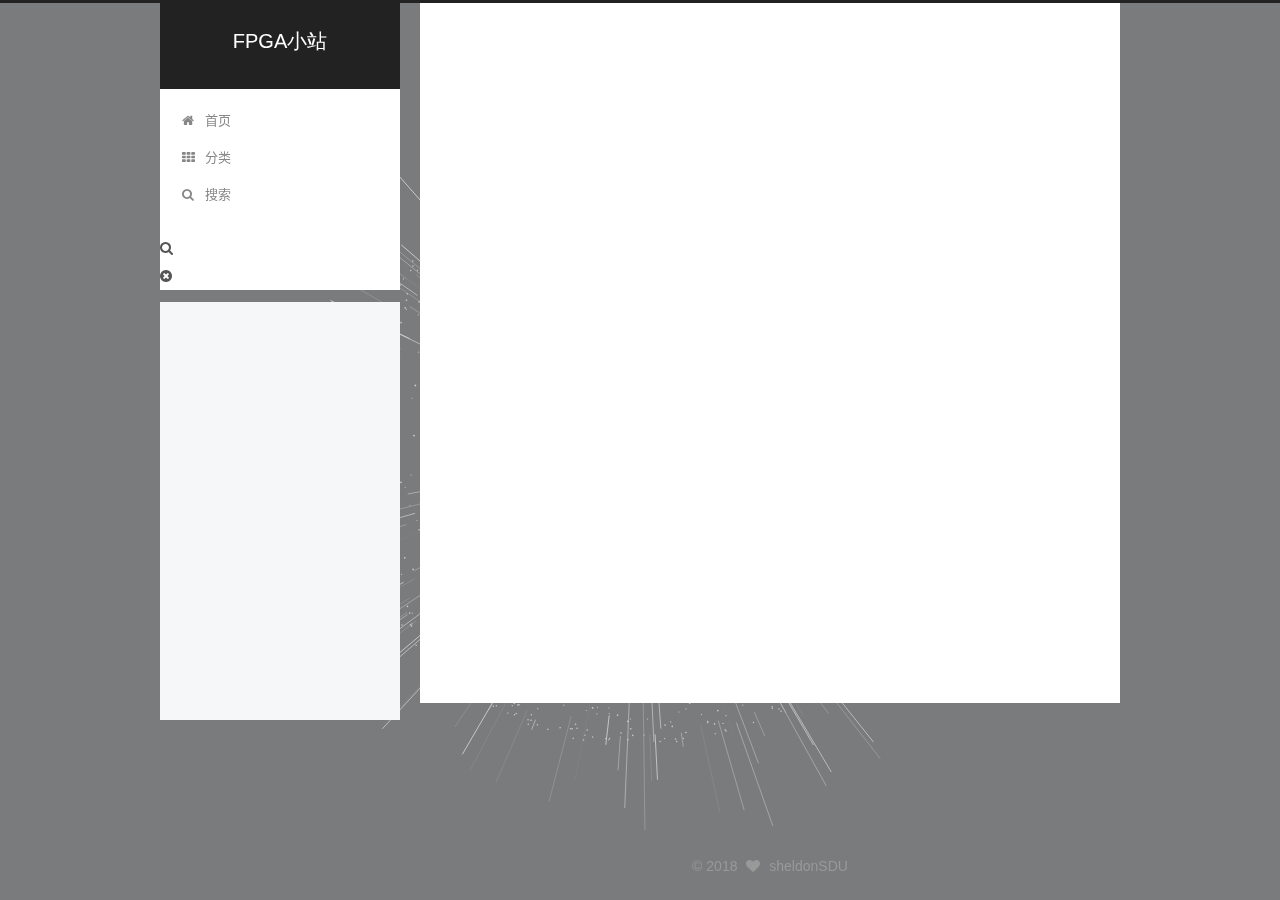
==== commit b1656bd4: "Site updated: 2018-03-11 11:13:17" ====
--- a/index.html
+++ b/index.html
@@ -5,7 +5,7 @@
   
 
 
-<html class="theme-next muse use-motion" lang="Chinese">
+<html class="theme-next pisces use-motion" lang="zh-Hans">
 <head>
   <meta charset="UTF-8"/>
 <meta http-equiv="X-UA-Compatible" content="IE=edge" />
@@ -17,6 +17,10 @@
 
 
 
+  
+  
+  <link rel="stylesheet" media="all" href="/lib/Han/dist/han.min.css?v=3.3">
+
 
 
 
@@ -68,27 +72,27 @@
 
 
 
-  <meta name="keywords" content="Hexo, NexT" />
-
-
-
-
-
-
-
-
-
-
-<meta name="description" content="A t">
+  <meta name="keywords" content="FPGA, Vivado, VTR" />
+
+
+
+
+
+
+
+
+
+
+<meta name="description" content="一花一世界">
 <meta property="og:type" content="website">
-<meta property="og:title" content="FPGA for fun">
+<meta property="og:title" content="FPGA小站">
 <meta property="og:url" content="http://yoursite.com/index.html">
-<meta property="og:site_name" content="FPGA for fun">
-<meta property="og:description" content="A t">
-<meta property="og:locale" content="Chinese">
+<meta property="og:site_name" content="FPGA小站">
+<meta property="og:description" content="一花一世界">
+<meta property="og:locale" content="zh-Hans">
 <meta name="twitter:card" content="summary">
-<meta name="twitter:title" content="FPGA for fun">
-<meta name="twitter:description" content="A t">
+<meta name="twitter:title" content="FPGA小站">
+<meta name="twitter:description" content="一花一世界">
 
 
 
@@ -96,7 +100,7 @@
   var NexT = window.NexT || {};
   var CONFIG = {
     root: '/',
-    scheme: 'Muse',
+    scheme: 'Pisces',
     version: '5.1.4',
     sidebar: {"position":"left","display":"post","offset":12,"b2t":false,"scrollpercent":false,"onmobile":false},
     fancybox: true,
@@ -104,7 +108,7 @@
     motion: {"enable":true,"async":false,"transition":{"post_block":"fadeIn","post_header":"slideDownIn","post_body":"slideDownIn","coll_header":"slideLeftIn","sidebar":"slideUpIn"}},
     duoshuo: {
       userId: '0',
-      author: 'Author'
+      author: '博主'
     },
     algolia: {
       applicationID: '',
@@ -124,7 +128,7 @@
 
 
 
-  <title>FPGA for fun</title>
+  <title>FPGA小站</title>
   
 
 
@@ -136,7 +140,7 @@
 
 </head>
 
-<body itemscope itemtype="http://schema.org/WebPage" lang="Chinese">
+<body itemscope itemtype="http://schema.org/WebPage" lang="zh-Hans">
 
   
   
@@ -155,7 +159,7 @@
     <div class="custom-logo-site-title">
       <a href="/"  class="brand" rel="start">
         <span class="logo-line-before"><i></i></span>
-        <span class="site-title">FPGA for fun</span>
+        <span class="site-title">FPGA小站</span>
         <span class="logo-line-after"><i></i></span>
       </a>
     </div>
@@ -185,25 +189,63 @@
             
               <i class="menu-item-icon fa fa-fw fa-home"></i> <br />
             
-            Home
+            首页
           </a>
         </li>
       
         
-        <li class="menu-item menu-item-archives">
-          <a href="/archives/" rel="section">
-            
-              <i class="menu-item-icon fa fa-fw fa-archive"></i> <br />
-            
-            Archives
+        <li class="menu-item menu-item-categories">
+          <a href="/categories/" rel="section">
+            
+              <i class="menu-item-icon fa fa-fw fa-th"></i> <br />
+            
+            分类
           </a>
         </li>
       
 
       
+        <li class="menu-item menu-item-search">
+          
+            <a href="javascript:;" class="popup-trigger">
+          
+            
+              <i class="menu-item-icon fa fa-search fa-fw"></i> <br />
+            
+            搜索
+          </a>
+        </li>
+      
     </ul>
   
 
+  
+    <div class="site-search">
+      
+  
+  <div class="algolia-popup popup search-popup">
+    <div class="algolia-search">
+      <div class="algolia-search-input-icon">
+        <i class="fa fa-search"></i>
+      </div>
+      <div class="algolia-search-input" id="algolia-search-input"></div>
+    </div>
+
+    <div class="algolia-results">
+      <div id="algolia-stats"></div>
+      <div id="algolia-hits"></div>
+      <div id="algolia-pagination" class="algolia-pagination"></div>
+    </div>
+
+    <span class="popup-btn-close">
+      <i class="fa fa-times-circle"></i>
+    </span>
+  </div>
+
+
+
+
+    </div>
   
 </nav>
 
@@ -232,16 +274,16 @@
   
   
   <div class="post-block">
-    <link itemprop="mainEntityOfPage" href="http://yoursite.com/2018/03/10/hello-world/">
+    <link itemprop="mainEntityOfPage" href="http://yoursite.com/2018/03/11/hello/">
 
     <span hidden itemprop="author" itemscope itemtype="http://schema.org/Person">
       <meta itemprop="name" content="sheldonSDU">
       <meta itemprop="description" content="">
-      <meta itemprop="image" content="/images/avatar.gif">
+      <meta itemprop="image" content="/images/avatar.jpg">
     </span>
 
     <span hidden itemprop="publisher" itemscope itemtype="http://schema.org/Organization">
-      <meta itemprop="name" content="FPGA for fun">
+      <meta itemprop="name" content="FPGA小站">
     </span>
 
     
@@ -251,7 +293,7 @@
         
           <h1 class="post-title" itemprop="name headline">
                 
-                <a class="post-title-link" href="/2018/03/10/hello-world/" itemprop="url">Hello World</a></h1>
+                <a class="post-title-link" href="/2018/03/11/hello/" itemprop="url">欢迎来到FPGA小站</a></h1>
         
 
         <div class="post-meta">
@@ -261,10 +303,10 @@
                 <i class="fa fa-calendar-o"></i>
               </span>
               
-                <span class="post-meta-item-text">Posted on</span>
+                <span class="post-meta-item-text">发表于</span>
               
-              <time title="Post created" itemprop="dateCreated datePublished" datetime="2018-03-10T21:53:49+08:00">
-                2018-03-10
+              <time title="创建于" itemprop="dateCreated datePublished" datetime="2018-03-11T10:03:56+08:00">
+                2018-03-11
               </time>
             
 
@@ -295,23 +337,18 @@
     
     
     
-    <div class="post-body" itemprop="articleBody">
-
-      
-      
-
-      
-        
-          
-            <p>Welcome to <a href="https://hexo.io/" target="_blank" rel="noopener">Hexo</a>! This is your very first post. Check <a href="https://hexo.io/docs/" target="_blank" rel="noopener">documentation</a> for more info. If you get any problems when using Hexo, you can find the answer in <a href="https://hexo.io/docs/troubleshooting.html" target="_blank" rel="noopener">troubleshooting</a> or you can ask me on <a href="https://github.com/hexojs/hexo/issues" target="_blank" rel="noopener">GitHub</a>.</p>
-<h2 id="Quick-Start"><a href="#Quick-Start" class="headerlink" title="Quick Start"></a>Quick Start</h2><h3 id="Create-a-new-post"><a href="#Create-a-new-post" class="headerlink" title="Create a new post"></a>Create a new post</h3><figure class="highlight bash"><table><tr><td class="gutter"><pre><span class="line">1</span><br></pre></td><td class="code"><pre><span class="line">$ hexo new <span class="string">"My New Post"</span></span><br></pre></td></tr></table></figure>
-<p>More info: <a href="https://hexo.io/docs/writing.html" target="_blank" rel="noopener">Writing</a></p>
-<h3 id="Run-server"><a href="#Run-server" class="headerlink" title="Run server"></a>Run server</h3><figure class="highlight bash"><table><tr><td class="gutter"><pre><span class="line">1</span><br></pre></td><td class="code"><pre><span class="line">$ hexo server</span><br></pre></td></tr></table></figure>
-<p>More info: <a href="https://hexo.io/docs/server.html" target="_blank" rel="noopener">Server</a></p>
-<h3 id="Generate-static-files"><a href="#Generate-static-files" class="headerlink" title="Generate static files"></a>Generate static files</h3><figure class="highlight bash"><table><tr><td class="gutter"><pre><span class="line">1</span><br></pre></td><td class="code"><pre><span class="line">$ hexo generate</span><br></pre></td></tr></table></figure>
-<p>More info: <a href="https://hexo.io/docs/generating.html" target="_blank" rel="noopener">Generating</a></p>
-<h3 id="Deploy-to-remote-sites"><a href="#Deploy-to-remote-sites" class="headerlink" title="Deploy to remote sites"></a>Deploy to remote sites</h3><figure class="highlight bash"><table><tr><td class="gutter"><pre><span class="line">1</span><br></pre></td><td class="code"><pre><span class="line">$ hexo deploy</span><br></pre></td></tr></table></figure>
-<p>More info: <a href="https://hexo.io/docs/deployment.html" target="_blank" rel="noopener">Deployment</a></p>
+    <div class="post-body han-init-context" itemprop="articleBody">
+
+      
+      
+
+      
+        
+          
+            <h2 id="FPGA-小站介绍"><a href="#FPGA-小站介绍" class="headerlink" title="FPGA 小站介绍"></a>FPGA 小站介绍</h2><blockquote>
+<p>FPGA小站主要记录FPGA论文学习与工程实践的点滴！欢迎点评，感谢您的建议。</p>
+</blockquote>
+<p><img src="https://www.allaboutcircuits.com/uploads/thumbnails/FPGA.jpg" alt=""></p>
 
           
         
@@ -382,8 +419,12 @@
         <div class="site-overview">
           <div class="site-author motion-element" itemprop="author" itemscope itemtype="http://schema.org/Person">
             
+              <img class="site-author-image" itemprop="image"
+                src="/images/avatar.jpg"
+                alt="sheldonSDU" />
+            
               <p class="site-author-name" itemprop="name">sheldonSDU</p>
-              <p class="site-description motion-element" itemprop="description">A t</p>
+              <p class="site-description motion-element" itemprop="description">一花一世界</p>
           </div>
 
           <nav class="site-state motion-element">
@@ -391,10 +432,10 @@
             
               <div class="site-state-item site-state-posts">
               
-                <a href="/archives/">
+                <a href="/archives">
               
                   <span class="site-state-item-count">1</span>
-                  <span class="site-state-item-name">posts</span>
+                  <span class="site-state-item-name">日志</span>
                 </a>
               </div>
             
@@ -402,11 +443,36 @@
             
 
             
+              
+              
+              <div class="site-state-item site-state-tags">
+                
+                  <span class="site-state-item-count">1</span>
+                  <span class="site-state-item-name">标签</span>
+                
+              </div>
+            
 
           </nav>
 
           
 
+          
+            <div class="links-of-author motion-element">
+                
+                  <span class="links-of-author-item">
+                    <a href="https://github.com/sheldonSDU" target="_blank" title="GitHub">
+                      
+                        <i class="fa fa-fw fa-github"></i>GitHub</a>
+                  </span>
+                
+                  <span class="links-of-author-item">
+                    <a href="mailto:sdu_liuke@outlook.com" target="_blank" title="E-Mail">
+                      
+                        <i class="fa fa-fw fa-envelope"></i>E-Mail</a>
+                  </span>
+                
+            </div>
           
 
           
@@ -436,7 +502,7 @@
       <div class="footer-inner">
         <div class="copyright">&copy; <span itemprop="copyrightYear">2018</span>
   <span class="with-love">
-    <i class="fa fa-user"></i>
+    <i class="fa fa-heart"></i>
   </span>
   <span class="author" itemprop="copyrightHolder">sheldonSDU</span>
 
@@ -444,15 +510,9 @@
 </div>
 
 
-  <div class="powered-by">Powered by <a class="theme-link" target="_blank" href="https://hexo.io">Hexo</a></div>
-
-
-
-  <span class="post-meta-divider">|</span>
-
-
-
-  <div class="theme-info">Theme &mdash; <a class="theme-link" target="_blank" href="https://github.com/iissnan/hexo-theme-next">NexT.Muse</a> v5.1.4</div>
+
+
+
 
 
 
@@ -505,6 +565,9 @@
 
 
 
+  
+  
+
 
 
 
@@ -539,6 +602,16 @@
     <script type="text/javascript" src="/lib/fancybox/source/jquery.fancybox.pack.js?v=2.1.5"></script>
   
 
+  
+  
+    <script type="text/javascript" src="/lib/three/three.min.js"></script>
+  
+
+  
+  
+    <script type="text/javascript" src="/lib/three/canvas_sphere.min.js"></script>
+  
+
 
   
 
@@ -552,6 +625,13 @@
   
   
 
+
+  <script type="text/javascript" src="/js/src/affix.js?v=5.1.4"></script>
+
+  <script type="text/javascript" src="/js/src/schemes/pisces.js?v=5.1.4"></script>
+
+
+
   
 
   
@@ -599,12 +679,40 @@
 
 
 
-
-  
-
-  
-
-  
+  
+  
+  
+  <link rel="stylesheet" href="/lib/algolia-instant-search/instantsearch.min.css">
+
+  
+  
+  <script src="/lib/algolia-instant-search/instantsearch.min.js"></script>
+  
+
+  <script src="/js/src/algolia-search.js?v=5.1.4"></script>
+
+
+
+  
+
+  
+
+  
+<script>
+(function(){
+    var bp = document.createElement('script');
+    var curProtocol = window.location.protocol.split(':')[0];
+    if (curProtocol === 'https') {
+        bp.src = 'https://zz.bdstatic.com/linksubmit/push.js';        
+    }
+    else {
+        bp.src = 'http://push.zhanzhang.baidu.com/push.js';
+    }
+    var s = document.getElementsByTagName("script")[0];
+    s.parentNode.insertBefore(bp, s);
+})();
+</script>
+
 
   
   
--- a/lib/Han/dist/han.min.css
+++ b/lib/Han/dist/han.min.css
@@ -0,0 +1,6 @@
+@charset "UTF-8";
+
+/*! 漢字標準格式 v3.3.0 | MIT License | css.hanzi.co */
+/*! Han.css: the CSS typography framework optimised for Hanzi */
+
+progress,sub,sup{vertical-align:baseline}button,hr,input,select{overflow:visible}[type=checkbox],[type=radio],legend{box-sizing:border-box;padding:0}html{font-family:sans-serif;-ms-text-size-adjust:100%;-webkit-text-size-adjust:100%}body{margin:0}article,aside,details,figcaption,figure,footer,header,main,menu,nav,section,summary{display:block}audio,canvas,progress,video{display:inline-block}audio:not([controls]){display:none;height:0}[hidden],template{display:none}a{background-color:transparent}a:active,a:hover{outline-width:0}abbr[title]{border-bottom:none;text-decoration:underline;text-decoration:underline dotted}b,strong{font-weight:bolder}dfn{font-style:italic}h1{font-size:2em;margin:.67em 0}mark{background-color:#ff0;color:#000}small{font-size:80%}sub,sup{font-size:75%;line-height:0;position:relative}sub{bottom:-.25em}sup{top:-.5em}img{border-style:none}svg:not(:root){overflow:hidden}code,kbd,pre,samp{font-family:monospace,monospace;font-size:1em}figure{margin:1em 40px}hr{box-sizing:content-box;height:0}button,input,select,textarea{font:inherit;margin:0}optgroup{font-weight:700}button,select{text-transform:none}[type=button],[type=reset],[type=submit],button{cursor:pointer}[disabled]{cursor:default}[type=reset],[type=submit],button,html [type=button]{-webkit-appearance:button}button::-moz-focus-inner,input::-moz-focus-inner{border:0;padding:0}button:-moz-focusring,input:-moz-focusring{outline:ButtonText dotted 1px}fieldset{border:1px solid silver;margin:0 2px;padding:.35em .625em .75em}legend{color:inherit;display:table;max-width:100%;white-space:normal}textarea{overflow:auto}[type=number]::-webkit-inner-spin-button,[type=number]::-webkit-outer-spin-button{height:auto}[type=search]{-webkit-appearance:textfield}[type=search]::-webkit-search-cancel-button,[type=search]::-webkit-search-decoration{-webkit-appearance:none}@font-face{font-family:"Han Heiti";src:local("Hiragino Sans GB"),local("Lantinghei TC Extralight"),local("Lantinghei SC Extralight"),local(FZLTXHB--B51-0),local(FZLTZHK--GBK1-0),local("Pingfang SC Light"),local("Pingfang TC Light"),local("Pingfang-SC-Light"),local("Pingfang-TC-Light"),local("Pingfang SC"),local("Pingfang TC"),local("Heiti SC Light"),local(STHeitiSC-Light),local("Heiti SC"),local("Heiti TC Light"),local(STHeitiTC-Light),local("Heiti TC"),local("Microsoft Yahei"),local("Microsoft Jhenghei"),local("Noto Sans CJK KR"),local("Noto Sans CJK JP"),local("Noto Sans CJK SC"),local("Noto Sans CJK TC"),local("Source Han Sans K"),local("Source Han Sans KR"),local("Source Han Sans JP"),local("Source Han Sans CN"),local("Source Han Sans HK"),local("Source Han Sans TW"),local("Source Han Sans TWHK"),local("Droid Sans Fallback")}@font-face{unicode-range:U+4E00-9FFF,U+3400-4DB5,U+20000-2A6D6,U+2A700-2B734,U+2B740-2B81D,U+FA0E-FA0F,U+FA11,U+FA13-FA14,U+FA1F,U+FA21,U+FA23,U+FA24,U+FA27-FA29,U+3040-309F,U+30A0-30FF,U+3099-309E,U+FF66-FF9F,U+3007,U+31C0-31E3,U+2F00-2FD5,U+2E80-2EF3;font-family:"Han Heiti";src:local(YuGothic),local("Hiragino Kaku Gothic ProN"),local("Hiragino Kaku Gothic Pro")}@font-face{font-family:"Han Heiti CNS";src:local("Pingfang TC Light"),local("Pingfang-TC-Light"),local("Pingfang TC"),local("Heiti TC Light"),local(STHeitiTC-Light),local("Heiti TC"),local("Lantinghei TC Extralight"),local(FZLTXHB--B51-0),local("Lantinghei TC"),local("Microsoft Jhenghei"),local("Microsoft Yahei"),local("Noto Sans CJK TC"),local("Source Han Sans TC"),local("Source Han Sans TW"),local("Source Han Sans TWHK"),local("Source Han Sans HK"),local("Droid Sans Fallback")}@font-face{font-family:"Han Heiti GB";src:local("Hiragino Sans GB"),local("Pingfang SC Light"),local("Pingfang-SC-Light"),local("Pingfang SC"),local("Lantinghei SC Extralight"),local(FZLTXHK--GBK1-0),local("Lantinghei SC"),local("Heiti SC Light"),local(STHeitiSC-Light),local("Heiti SC"),local("Microsoft Yahei"),local("Noto Sans CJK SC"),local("Source Han Sans SC"),local("Source Han Sans CN"),local("Droid Sans Fallback")}@font-face{font-family:"Han Heiti";font-weight:600;src:local("Hiragino Sans GB W6"),local(HiraginoSansGB-W6),local("Lantinghei TC Demibold"),local("Lantinghei SC Demibold"),local(FZLTZHB--B51-0),local(FZLTZHK--GBK1-0),local("Pingfang-SC-Semibold"),local("Pingfang-TC-Semibold"),local("Heiti SC Medium"),local("STHeitiSC-Medium"),local("Heiti SC"),local("Heiti TC Medium"),local("STHeitiTC-Medium"),local("Heiti TC"),local("Microsoft Yahei Bold"),local("Microsoft Jhenghei Bold"),local(MicrosoftYahei-Bold),local(MicrosoftJhengHeiBold),local("Microsoft Yahei"),local("Microsoft Jhenghei"),local("Noto Sans CJK KR Bold"),local("Noto Sans CJK JP Bold"),local("Noto Sans CJK SC Bold"),local("Noto Sans CJK TC Bold"),local(NotoSansCJKkr-Bold),local(NotoSansCJKjp-Bold),local(NotoSansCJKsc-Bold),local(NotoSansCJKtc-Bold),local("Source Han Sans K Bold"),local(SourceHanSansK-Bold),local("Source Han Sans K"),local("Source Han Sans KR Bold"),local("Source Han Sans JP Bold"),local("Source Han Sans CN Bold"),local("Source Han Sans HK Bold"),local("Source Han Sans TW Bold"),local("Source Han Sans TWHK Bold"),local("SourceHanSansKR-Bold"),local("SourceHanSansJP-Bold"),local("SourceHanSansCN-Bold"),local("SourceHanSansHK-Bold"),local("SourceHanSansTW-Bold"),local("SourceHanSansTWHK-Bold"),local("Source Han Sans KR"),local("Source Han Sans CN"),local("Source Han Sans HK"),local("Source Han Sans TW"),local("Source Han Sans TWHK")}@font-face{unicode-range:U+4E00-9FFF,U+3400-4DB5,U+20000-2A6D6,U+2A700-2B734,U+2B740-2B81D,U+FA0E-FA0F,U+FA11,U+FA13-FA14,U+FA1F,U+FA21,U+FA23,U+FA24,U+FA27-FA29,U+3040-309F,U+30A0-30FF,U+3099-309E,U+FF66-FF9F,U+3007,U+31C0-31E3,U+2F00-2FD5,U+2E80-2EF3;font-family:"Han Heiti";font-weight:600;src:local("YuGothic Bold"),local("Hiragino Kaku Gothic ProN W6"),local("Hiragino Kaku Gothic Pro W6"),local(YuGo-Bold),local(HiraKakuProN-W6),local(HiraKakuPro-W6)}@font-face{font-family:"Han Heiti CNS";font-weight:600;src:local("Pingfang TC Semibold"),local("Pingfang-TC-Semibold"),local("Heiti TC Medium"),local("STHeitiTC-Medium"),local("Heiti TC"),local("Lantinghei TC Demibold"),local(FZLTXHB--B51-0),local("Microsoft Jhenghei Bold"),local(MicrosoftJhengHeiBold),local("Microsoft Jhenghei"),local("Microsoft Yahei Bold"),local(MicrosoftYahei-Bold),local("Noto Sans CJK TC Bold"),local(NotoSansCJKtc-Bold),local("Noto Sans CJK TC"),local("Source Han Sans TC Bold"),local("SourceHanSansTC-Bold"),local("Source Han Sans TC"),local("Source Han Sans TW Bold"),local("SourceHanSans-TW"),local("Source Han Sans TW"),local("Source Han Sans TWHK Bold"),local("SourceHanSans-TWHK"),local("Source Han Sans TWHK"),local("Source Han Sans HK"),local("SourceHanSans-HK"),local("Source Han Sans HK")}@font-face{font-family:"Han Heiti GB";font-weight:600;src:local("Hiragino Sans GB W6"),local(HiraginoSansGB-W6),local("Pingfang SC Semibold"),local("Pingfang-SC-Semibold"),local("Lantinghei SC Demibold"),local(FZLTZHK--GBK1-0),local("Heiti SC Medium"),local("STHeitiSC-Medium"),local("Heiti SC"),local("Microsoft Yahei Bold"),local(MicrosoftYahei-Bold),local("Microsoft Yahei"),local("Noto Sans CJK SC Bold"),local(NotoSansCJKsc-Bold),local("Noto Sans CJK SC"),local("Source Han Sans SC Bold"),local("SourceHanSansSC-Bold"),local("Source Han Sans CN Bold"),local("SourceHanSansCN-Bold"),local("Source Han Sans SC"),local("Source Han Sans CN")}@font-face{font-family:"Han Songti";src:local("Songti SC Regular"),local(STSongti-SC-Regular),local("Songti SC"),local("Songti TC Regular"),local(STSongti-TC-Regular),local("Songti TC"),local(STSong),local("Lisong Pro"),local(SimSun),local(PMingLiU)}@font-face{unicode-range:U+4E00-9FFF,U+3400-4DB5,U+20000-2A6D6,U+2A700-2B734,U+2B740-2B81D,U+FA0E-FA0F,U+FA11,U+FA13-FA14,U+FA1F,U+FA21,U+FA23,U+FA24,U+FA27-FA29,U+3040-309F,U+30A0-30FF,U+3099-309E,U+FF66-FF9F,U+3007,U+31C0-31E3,U+2F00-2FD5,U+2E80-2EF3;font-family:"Han Songti";src:local(YuMincho),local("Hiragino Mincho ProN"),local("Hiragino Mincho Pro"),local("MS Mincho")}@font-face{font-family:"Han Songti CNS";src:local("Songti TC Regular"),local(STSongti-TC-Regular),local("Songti TC"),local("Lisong Pro"),local("Songti SC Regular"),local(STSongti-SC-Regular),local("Songti SC"),local(STSong),local(PMingLiU),local(SimSun)}@font-face{font-family:"Han Songti GB";src:local("Songti SC Regular"),local(STSongti-SC-Regular),local("Songti SC"),local(STSong),local(SimSun),local(PMingLiU)}@font-face{font-family:"Han Songti";font-weight:600;src:local("STSongti SC Bold"),local("STSongti TC Bold"),local(STSongti-SC-Bold),local(STSongti-TC-Bold),local("STSongti SC"),local("STSongti TC")}@font-face{unicode-range:U+4E00-9FFF,U+3400-4DB5,U+20000-2A6D6,U+2A700-2B734,U+2B740-2B81D,U+FA0E-FA0F,U+FA11,U+FA13-FA14,U+FA1F,U+FA21,U+FA23,U+FA24,U+FA27-FA29,U+3040-309F,U+30A0-30FF,U+3099-309E,U+FF66-FF9F,U+3007,U+31C0-31E3,U+2F00-2FD5,U+2E80-2EF3;font-family:"Han Songti";font-weight:600;src:local("YuMincho Demibold"),local("Hiragino Mincho ProN W6"),local("Hiragino Mincho Pro W6"),local(YuMin-Demibold),local(HiraMinProN-W6),local(HiraMinPro-W6),local(YuMincho),local("Hiragino Mincho ProN"),local("Hiragino Mincho Pro")}@font-face{font-family:"Han Songti CNS";font-weight:600;src:local("STSongti TC Bold"),local("STSongti SC Bold"),local(STSongti-TC-Bold),local(STSongti-SC-Bold),local("STSongti TC"),local("STSongti SC")}@font-face{font-family:"Han Songti GB";font-weight:600;src:local("STSongti SC Bold"),local(STSongti-SC-Bold),local("STSongti SC")}@font-face{font-family:cursive;src:local("Kaiti TC Regular"),local(STKaiTi-TC-Regular),local("Kaiti TC"),local("Kaiti SC"),local(STKaiti),local(BiauKai),local("標楷體"),local(DFKaiShu-SB-Estd-BF),local(Kaiti),local(DFKai-SB)}@font-face{unicode-range:U+4E00-9FFF,U+3400-4DB5,U+20000-2A6D6,U+2A700-2B734,U+2B740-2B81D,U+FA0E-FA0F,U+FA11,U+FA13-FA14,U+FA1F,U+FA21,U+FA23,U+FA24,U+FA27-FA29,U+3040-309F,U+30A0-30FF,U+3099-309E,U+FF66-FF9F,U+3007,U+31C0-31E3,U+2F00-2FD5,U+2E80-2EF3;font-family:"Han Kaiti";src:local("Kaiti TC Regular"),local(STKaiTi-TC-Regular),local("Kaiti TC"),local("Kaiti SC"),local(STKaiti),local(BiauKai),local("標楷體"),local(DFKaiShu-SB-Estd-BF),local(Kaiti),local(DFKai-SB)}@font-face{unicode-range:U+4E00-9FFF,U+3400-4DB5,U+20000-2A6D6,U+2A700-2B734,U+2B740-2B81D,U+FA0E-FA0F,U+FA11,U+FA13-FA14,U+FA1F,U+FA21,U+FA23,U+FA24,U+FA27-FA29,U+3040-309F,U+30A0-30FF,U+3099-309E,U+FF66-FF9F,U+3007,U+31C0-31E3,U+2F00-2FD5,U+2E80-2EF3;font-family:"Han Kaiti CNS";src:local(BiauKai),local("標楷體"),local(DFKaiShu-SB-Estd-BF),local("Kaiti TC Regular"),local(STKaiTi-TC-Regular),local("Kaiti TC")}@font-face{unicode-range:U+4E00-9FFF,U+3400-4DB5,U+20000-2A6D6,U+2A700-2B734,U+2B740-2B81D,U+FA0E-FA0F,U+FA11,U+FA13-FA14,U+FA1F,U+FA21,U+FA23,U+FA24,U+FA27-FA29,U+3040-309F,U+30A0-30FF,U+3099-309E,U+FF66-FF9F,U+3007,U+31C0-31E3,U+2F00-2FD5,U+2E80-2EF3;font-family:"Han Kaiti GB";src:local("Kaiti SC Regular"),local(STKaiTi-SC-Regular),local("Kaiti SC"),local(STKaiti),local(Kai),local(Kaiti),local(DFKai-SB)}@font-face{font-family:cursive;font-weight:600;src:local("Kaiti TC Bold"),local(STKaiTi-TC-Bold),local("Kaiti SC Bold"),local(STKaiti-SC-Bold),local("Kaiti TC"),local("Kaiti SC")}@font-face{font-family:"Han Kaiti";font-weight:600;src:local("Kaiti TC Bold"),local(STKaiTi-TC-Bold),local("Kaiti SC Bold"),local(STKaiti-SC-Bold),local("Kaiti TC"),local("Kaiti SC")}@font-face{font-family:"Han Kaiti CNS";font-weight:600;src:local("Kaiti TC Bold"),local(STKaiTi-TC-Bold),local("Kaiti TC")}@font-face{font-family:"Han Kaiti GB";font-weight:600;src:local("Kaiti SC Bold"),local(STKaiti-SC-Bold)}@font-face{unicode-range:U+4E00-9FFF,U+3400-4DB5,U+20000-2A6D6,U+2A700-2B734,U+2B740-2B81D,U+FA0E-FA0F,U+FA11,U+FA13-FA14,U+FA1F,U+FA21,U+FA23,U+FA24,U+FA27-FA29,U+3040-309F,U+30A0-30FF,U+3099-309E,U+FF66-FF9F,U+3007,U+31C0-31E3,U+2F00-2FD5,U+2E80-2EF3;font-family:"Han Fangsong";src:local(STFangsong),local(FangSong)}@font-face{unicode-range:U+4E00-9FFF,U+3400-4DB5,U+20000-2A6D6,U+2A700-2B734,U+2B740-2B81D,U+FA0E-FA0F,U+FA11,U+FA13-FA14,U+FA1F,U+FA21,U+FA23,U+FA24,U+FA27-FA29,U+3040-309F,U+30A0-30FF,U+3099-309E,U+FF66-FF9F,U+3007,U+31C0-31E3,U+2F00-2FD5,U+2E80-2EF3;font-family:"Han Fangsong CNS";src:local(STFangsong),local(FangSong)}@font-face{unicode-range:U+4E00-9FFF,U+3400-4DB5,U+20000-2A6D6,U+2A700-2B734,U+2B740-2B81D,U+FA0E-FA0F,U+FA11,U+FA13-FA14,U+FA1F,U+FA21,U+FA23,U+FA24,U+FA27-FA29,U+3040-309F,U+30A0-30FF,U+3099-309E,U+FF66-FF9F,U+3007,U+31C0-31E3,U+2F00-2FD5,U+2E80-2EF3;font-family:"Han Fangsong GB";src:local(STFangsong),local(FangSong)}@font-face{font-family:"Biaodian Sans";src:local("Hiragino Sans GB"),local("Heiti SC"),local(STHeiti),local("MS Gothic"),local(SimSun);unicode-range:U+FF0E}@font-face{font-family:"Biaodian Serif";src:local("Hiragino Mincho ProN"),local("Hiragino Mincho Pro"),local("Songti SC"),local(STSong),local(SimSun);unicode-range:U+FF0E}@font-face{font-family:"Biaodian Pro Sans";src:local("Hiragino Sans GB"),local("Heiti SC"),local(STHeiti),local("MS Gothic"),local(SimSun);unicode-range:U+FF0E}@font-face{font-family:"Biaodian Pro Serif";src:local("Hiragino Mincho ProN"),local("Hiragino Mincho Pro"),local("Songti SC"),local(STSong),local(SimSun);unicode-range:U+FF0E}@font-face{font-family:"Biaodian Pro Sans CNS";src:local("Hiragino Sans GB"),local("Heiti SC"),local(STHeiti),local("MS Gothic"),local(SimSun);unicode-range:U+FF0E}@font-face{font-family:"Biaodian Pro Serif CNS";src:local("Hiragino Mincho ProN"),local("Hiragino Mincho Pro"),local("Songti SC"),local(STSong),local(SimSun);unicode-range:U+FF0E}@font-face{font-family:"Biaodian Pro Sans GB";src:local("Hiragino Sans GB"),local("Heiti SC"),local(STHeiti),local("MS Gothic"),local(SimSun);unicode-range:U+FF0E}@font-face{font-family:"Biaodian Pro Serif GB";src:local("Hiragino Mincho ProN"),local("Hiragino Mincho Pro"),local("Songti SC"),local(STSong),local(SimSun);unicode-range:U+FF0E}@font-face{font-family:"Biaodian Sans";src:local("Hiragino Sans GB"),local("Heiti SC"),local(STHeiti),local(SimSun);unicode-range:U+00B7}@font-face{font-family:"Biaodian Serif";src:local("Songti SC"),local(STSong),local("Heiti SC"),local(SimSun);unicode-range:U+00B7}@font-face{font-family:"Biaodian Pro Sans";src:local("Hiragino Sans GB"),local("Heiti SC"),local(STHeiti),local(SimSun);unicode-range:U+00B7}@font-face{font-family:"Biaodian Pro Serif";src:local("Songti SC"),local(STSong),local("Heiti SC"),local(SimSun);unicode-range:U+00B7}@font-face{font-family:"Biaodian Pro Sans CNS";src:local("Hiragino Sans GB"),local("Heiti SC"),local(STHeiti),local(SimSun);unicode-range:U+00B7}@font-face{font-family:"Biaodian Pro Serif CNS";src:local("Songti SC"),local(STSong),local("Heiti SC"),local(SimSun);unicode-range:U+00B7}@font-face{font-family:"Biaodian Pro Sans GB";src:local("Hiragino Sans GB"),local("Heiti SC"),local(STHeiti),local(SimSun);unicode-range:U+00B7}@font-face{font-family:"Biaodian Pro Serif GB";src:local("Songti SC"),local(STSong),local("Heiti SC"),local(SimSun);unicode-range:U+00B7}@font-face{font-family:"Biaodian Sans";src:url(./font/han.woff2?v3.3.0) format("woff2"),url(./font/han.woff?v3.3.0) format("woff"),url(./font/han.otf?v3.3.0) format("opentype"),local("Hiragino Sans GB"),local("Hiragino Kaku Gothic ProN"),local("Hiragino Kaku Gothic Pro"),local("Microsoft Yahei"),local(SimSun);unicode-range:U+2014}@font-face{font-family:"Biaodian Serif";src:url(./font/han.woff2?v3.3.0) format("woff2"),url(./font/han.woff?v3.3.0) format("woff"),url(./font/han.otf?v3.3.0) format("opentype"),local("Hiragino Mincho ProN"),local("Hiragino Mincho Pro"),local("Songti SC"),local(STSong),local("Microsoft Yahei"),local(SimSun);unicode-range:U+2014}@font-face{font-family:"Yakumono Sans";src:url(./font/han.woff2?v3.3.0) format("woff2"),url(./font/han.woff?v3.3.0) format("woff"),url(./font/han.otf?v3.3.0) format("opentype"),local("Hiragino Kaku Gothic ProN"),local("Hiragino Kaku Gothic Pro"),local("Arial Unicode MS"),local("MS Gothic");unicode-range:U+2014}@font-face{font-family:"Yakumono Serif";src:url(./font/han.woff2?v3.3.0) format("woff2"),url(./font/han.woff?v3.3.0) format("woff"),url(./font/han.otf?v3.3.0) format("opentype"),local("Hiragino Mincho ProN"),local("Hiragino Mincho Pro"),local("MS Mincho"),local("Microsoft Yahei");unicode-range:U+2014}@font-face{font-family:"Biaodian Pro Sans";src:url(./font/han.woff2?v3.3.0) format("woff2"),url(./font/han.woff?v3.3.0) format("woff"),url(./font/han.otf?v3.3.0) format("opentype"),local("Hiragino Sans GB"),local("Hiragino Kaku Gothic ProN"),local("Hiragino Kaku Gothic Pro"),local("Microsoft Yahei"),local(SimSun);unicode-range:U+2014}@font-face{font-family:"Biaodian Pro Serif";src:url(./font/han.woff2?v3.3.0) format("woff2"),url(./font/han.woff?v3.3.0) format("woff"),url(./font/han.otf?v3.3.0) format("opentype"),local("Hiragino Mincho ProN"),local("Hiragino Mincho Pro"),local("Songti SC"),local(STSong),local("Microsoft Yahei"),local(SimSun);unicode-range:U+2014}@font-face{font-family:"Biaodian Pro Sans CNS";src:url(./font/han.woff2?v3.3.0) format("woff2"),url(./font/han.woff?v3.3.0) format("woff"),url(./font/han.otf?v3.3.0) format("opentype"),local("Hiragino Sans GB"),local("Hiragino Kaku Gothic ProN"),local("Hiragino Kaku Gothic Pro"),local("Microsoft Yahei"),local(SimSun);unicode-range:U+2014}@font-face{font-family:"Biaodian Pro Serif CNS";src:url(./font/han.woff2?v3.3.0) format("woff2"),url(./font/han.woff?v3.3.0) format("woff"),url(./font/han.otf?v3.3.0) format("opentype"),local("Hiragino Mincho ProN"),local("Hiragino Mincho Pro"),local("Songti SC"),local(STSong),local("Microsoft Yahei"),local(SimSun);unicode-range:U+2014}@font-face{font-family:"Biaodian Pro Sans GB";src:url(./font/han.woff2?v3.3.0) format("woff2"),url(./font/han.woff?v3.3.0) format("woff"),url(./font/han.otf?v3.3.0) format("opentype"),local("Hiragino Sans GB"),local("Hiragino Kaku Gothic ProN"),local("Hiragino Kaku Gothic Pro"),local("Microsoft Yahei"),local(SimSun);unicode-range:U+2014}@font-face{font-family:"Biaodian Pro Serif GB";src:url(./font/han.woff2?v3.3.0) format("woff2"),url(./font/han.woff?v3.3.0) format("woff"),url(./font/han.otf?v3.3.0) format("opentype"),local("Hiragino Mincho ProN"),local("Hiragino Mincho Pro"),local("Songti SC"),local(STSong),local("Microsoft Yahei"),local(SimSun);unicode-range:U+2014}@font-face{font-family:"Biaodian Sans";src:url(./font/han.woff2?v3.3.0) format("woff2"),url(./font/han.woff?v3.3.0) format("woff"),url(./font/han.otf?v3.3.0) format("opentype"),local("Hiragino Sans GB"),local("Hiragino Kaku Gothic ProN"),local("Hiragino Kaku Gothic Pro"),local(Meiryo),local("MS Gothic"),local(SimSun),local(PMingLiU);unicode-range:U+2026}@font-face{font-family:"Biaodian Serif";src:url(./font/han.woff2?v3.3.0) format("woff2"),url(./font/han.woff?v3.3.0) format("woff"),url(./font/han.otf?v3.3.0) format("opentype"),local("Hiragino Mincho ProN"),local("Hiragino Mincho Pro"),local("Songti SC"),local("MS Mincho"),local(SimSun),local(PMingLiU);unicode-range:U+2026}@font-face{font-family:"Yakumono Sans";src:url(./font/han.woff2?v3.3.0) format("woff2"),url(./font/han.woff?v3.3.0) format("woff"),url(./font/han.otf?v3.3.0) format("opentype"),local("Hiragino Kaku Gothic ProN"),local("Hiragino Kaku Gothic Pro"),local(Meiryo),local("MS Gothic");unicode-range:U+2026}@font-face{font-family:"Yakumono Serif";src:url(./font/han.woff2?v3.3.0) format("woff2"),url(./font/han.woff?v3.3.0) format("woff"),url(./font/han.otf?v3.3.0) format("opentype"),local("Hiragino Mincho ProN"),local("Hiragino Mincho Pro"),local("MS Mincho");unicode-range:U+2026}@font-face{font-family:"Biaodian Pro Sans";src:url(./font/han.woff2?v3.3.0) format("woff2"),url(./font/han.woff?v3.3.0) format("woff"),url(./font/han.otf?v3.3.0) format("opentype"),local("Hiragino Sans GB"),local("Hiragino Kaku Gothic ProN"),local("Hiragino Kaku Gothic Pro"),local(SimSun),local(PMingLiU);unicode-range:U+2026}@font-face{font-family:"Biaodian Pro Serif";src:url(./font/han.woff2?v3.3.0) format("woff2"),url(./font/han.woff?v3.3.0) format("woff"),url(./font/han.otf?v3.3.0) format("opentype"),local("Hiragino Mincho ProN"),local("Hiragino Mincho Pro"),local("Songti SC"),local(SimSun),local(PMingLiU);unicode-range:U+2026}@font-face{font-family:"Biaodian Pro Sans CNS";src:url(./font/han.woff2?v3.3.0) format("woff2"),url(./font/han.woff?v3.3.0) format("woff"),url(./font/han.otf?v3.3.0) format("opentype"),local("Hiragino Sans GB"),local("Hiragino Kaku Gothic ProN"),local("Hiragino Kaku Gothic Pro"),local(SimSun),local(PMingLiU);unicode-range:U+2026}@font-face{font-family:"Biaodian Pro Serif CNS";src:url(./font/han.woff2?v3.3.0) format("woff2"),url(./font/han.woff?v3.3.0) format("woff"),url(./font/han.otf?v3.3.0) format("opentype"),local("Hiragino Mincho ProN"),local("Hiragino Mincho Pro"),local("Songti SC"),local(STSongti),local(SimSun),local(PMingLiU);unicode-range:U+2026}@font-face{font-family:"Biaodian Pro Sans GB";src:url(./font/han.woff2?v3.3.0) format("woff2"),url(./font/han.woff?v3.3.0) format("woff"),url(./font/han.otf?v3.3.0) format("opentype"),local("Hiragino Sans GB"),local("Hiragino Kaku Gothic ProN"),local("Hiragino Kaku Gothic Pro"),local(SimSun),local(PMingLiU);unicode-range:U+2026}@font-face{font-family:"Biaodian Pro Serif GB";src:url(./font/han.woff2?v3.3.0) format("woff2"),url(./font/han.woff?v3.3.0) format("woff"),url(./font/han.otf?v3.3.0) format("opentype"),local("Hiragino Mincho ProN"),local("Hiragino Mincho Pro"),local("Songti SC"),local(STSongti),local(SimSun),local(PMingLiU);unicode-range:U+2026}@font-face{font-family:"Biaodian Pro Sans GB";src:local("Hiragino Sans GB"),local("Heiti SC"),local(STHeiti),local(SimSun),local(PMingLiU);unicode-range:U+201C-201D,U+2018-2019}@font-face{font-family:"Biaodian Pro Sans GB";font-weight:700;src:local("Hiragino Sans GB"),local("Heiti SC"),local(STHeiti),local(SimSun),local(PMingLiU);unicode-range:U+201C-201D,U+2018-2019}@font-face{font-family:"Biaodian Pro Serif GB";src:local("Lisong Pro"),local("Heiti SC"),local(STHeiti),local(SimSun),local(PMingLiU);unicode-range:U+201C-201D,U+2018-2019}@font-face{font-family:"Biaodian Pro Serif GB";font-weight:700;src:local("Lisong Pro"),local("Heiti SC"),local(STHeiti),local(SimSun),local(PMingLiU);unicode-range:U+201C-201D,U+2018-2019}@font-face{font-family:"Biaodian Sans";src:local(Georgia),local("Times New Roman"),local(Arial),local("Droid Sans Fallback");unicode-range:U+25CF}@font-face{font-family:"Biaodian Serif";src:local(Georgia),local("Times New Roman"),local(Arial),local("Droid Sans Fallback");unicode-range:U+25CF}@font-face{font-family:"Biaodian Pro Sans";src:local(Georgia),local("Times New Roman"),local(Arial),local("Droid Sans Fallback");unicode-range:U+25CF}@font-face{font-family:"Biaodian Pro Serif";src:local(Georgia),local("Times New Roman"),local(Arial),local("Droid Sans Fallback");unicode-range:U+25CF}@font-face{font-family:"Biaodian Pro Sans CNS";src:local(Georgia),local("Times New Roman"),local(Arial),local("Droid Sans Fallback");unicode-range:U+25CF}@font-face{font-family:"Biaodian Pro Serif CNS";src:local(Georgia),local("Times New Roman"),local(Arial),local("Droid Sans Fallback");unicode-range:U+25CF}@font-face{font-family:"Biaodian Pro Sans GB";src:local(Georgia),local("Times New Roman"),local(Arial),local("Droid Sans Fallback");unicode-range:U+25CF}@font-face{font-family:"Biaodian Pro Serif GB";src:local(Georgia),local("Times New Roman"),local(Arial),local("Droid Sans Fallback");unicode-range:U+25CF}@font-face{font-family:"Biaodian Pro Sans";src:local("Hiragino Kaku Gothic ProN"),local("Hiragino Kaku Gothic Pro"),local("MS Gothic");unicode-range:U+3002,U+FF0C,U+3001,U+FF1B,U+FF1A,U+FF1F,U+FF01,U+FF0D,U+FF0F,U+FF3C}@font-face{font-family:"Biaodian Pro Serif";src:local("Hiragino Mincho ProN"),local("Hiragino Mincho Pro"),local("MS Mincho");unicode-range:U+3002,U+FF0C,U+3001,U+FF1B,U+FF1A,U+FF1F,U+FF01,U+FF0D,U+FF0F,U+FF3C}@font-face{font-family:"Biaodian Pro Sans CNS";src:local("Heiti TC"),local("Lihei Pro"),local("Microsoft Jhenghei"),local(PMingLiU);unicode-range:U+3002,U+FF0C,U+3001}@font-face{font-family:"Biaodian Pro Sans CNS";src:local("Hiragino Kaku Gothic ProN"),local("Hiragino Kaku Gothic Pro"),local("Heiti TC"),local("Lihei Pro"),local("Microsoft Jhenghei"),local(PMingLiU),local("MS Gothic");unicode-range:U+FF1B,U+FF1A,U+FF1F,U+FF01}@font-face{font-family:"Biaodian Pro Sans CNS";src:local("Hiragino Mincho ProN"),local("Hiragino Mincho Pro"),local("MS Mincho");unicode-range:U+FF0D,U+FF0F,U+FF3C}@font-face{font-family:"Biaodian Pro Serif CNS";src:local(STSongti-TC-Regular),local("Lisong Pro"),local("Heiti TC"),local(PMingLiU);unicode-range:U+3002,U+FF0C,U+3001}@font-face{font-family:"Biaodian Pro Serif CNS";src:local("Hiragino Mincho ProN"),local("Hiragino Mincho Pro"),local(PMingLiU),local("MS Mincho");unicode-range:U+FF1B,U+FF1A,U+FF1F,U+FF01,U+FF0D,U+FF0F,U+FF3C}@font-face{font-family:"Biaodian Pro Sans GB";src:local("Hiragino Sans GB"),local("Heiti SC"),local(STHeiti),local("Hiragino Kaku Gothic ProN"),local("Hiragino Kaku Gothic Pro"),local(SimSun),local("MS Gothic");unicode-range:U+3002,U+FF0C,U+3001,U+FF1B,U+FF1A,U+FF1F,U+FF01,U+FF0D,U+FF0F,U+FF3C}@font-face{font-family:"Biaodian Pro Serif GB";src:local("Songti SC"),local(STSongti),local("Hiragino Mincho ProN"),local("Hiragino Mincho Pro"),local("Hiragino Sans GB"),local("Heiti SC"),local(STHeiti),local(SimSun),local("MS Mincho");unicode-range:U+3002,U+FF0C,U+3001,U+FF1B,U+FF1A,U+FF1F,U+FF01}@font-face{font-family:"Biaodian Pro Serif GB";src:local("Hiragino Mincho ProN"),local("Hiragino Mincho Pro"),local(PMingLiU),local("MS Mincho");unicode-range:U+FF0D,U+FF0F,U+FF3C}@font-face{font-family:"Biaodian Pro Sans";src:local("Hiragino Kaku Gothic ProN"),local("Hiragino Kaku Gothic Pro"),local("Yu Gothic"),local(YuGothic),local(SimSun),local(PMingLiU);unicode-range:U+300C-300F,U+300A-300B,U+3008-3009,U+FF08-FF09,U+3014-3015}@font-face{font-family:"Biaodian Pro Serif";src:local("Hiragino Mincho ProN"),local("Hiragino Mincho Pro"),local("Yu Mincho"),local(YuMincho),local(SimSun),local(PMingLiU);unicode-range:U+300C-300F,U+300A-300B,U+3008-3009,U+FF08-FF09,U+3014-3015}@font-face{font-family:"Biaodian Pro Sans CNS";src:local("Hiragino Kaku Gothic ProN"),local("Hiragino Kaku Gothic Pro"),local("Yu Gothic"),local(YuGothic),local(SimSun),local(PMingLiU);unicode-range:U+300C-300F,U+300A-300B,U+3008-3009,U+FF08-FF09,U+3014-3015}@font-face{font-family:"Biaodian Pro Serif CNS";src:local("Hiragino Mincho ProN"),local("Hiragino Mincho Pro"),local("Yu Mincho"),local(YuMincho),local(SimSun),local(PMingLiU);unicode-range:U+300C-300F,U+300A-300B,U+3008-3009,U+FF08-FF09,U+3014-3015}@font-face{font-family:"Biaodian Pro Sans GB";src:local("Hiragino Kaku Gothic ProN"),local("Hiragino Kaku Gothic Pro"),local("Yu Gothic"),local(YuGothic),local(SimSun),local(PMingLiU);unicode-range:U+300C-300F,U+300A-300B,U+3008-3009,U+FF08-FF09,U+3014-3015}@font-face{font-family:"Biaodian Pro Serif GB";src:local("Hiragino Mincho ProN"),local("Hiragino Mincho Pro"),local("Yu Mincho"),local(YuMincho),local(SimSun),local(PMingLiU);unicode-range:U+300C-300F,U+300A-300B,U+3008-3009,U+FF08-FF09,U+3014-3015}@font-face{font-family:"Biaodian Basic";src:url(./font/han.woff2?v3.3.0) format("woff2"),url(./font/han.woff?v3.3.0) format("woff"),url(./font/han.otf?v3.3.0) format("opentype");unicode-range:U+2014,U+2026,U+00B7}@font-face{font-family:"Biaodian Basic";font-weight:700;src:url(./font/han.woff2?v3.3.0) format("woff2"),url(./font/han.woff?v3.3.0) format("woff"),url(./font/han.otf?v3.3.0) format("opentype");unicode-range:U+2014,U+2026,U+00B7}@font-face{font-family:"Biaodian Sans";font-weight:700;src:url(./font/han.woff2?v3.3.0) format("woff2"),url(./font/han.woff?v3.3.0) format("woff"),url(./font/han.otf?v3.3.0) format("opentype");unicode-range:U+2014,U+2026,U+00B7}@font-face{font-family:"Biaodian Pro Sans";font-weight:700;src:url(./font/han.woff2?v3.3.0) format("woff2"),url(./font/han.woff?v3.3.0) format("woff"),url(./font/han.otf?v3.3.0) format("opentype");unicode-range:U+2014,U+2026,U+00B7}@font-face{font-family:"Biaodian Pro Sans";font-weight:700;src:url(./font/han.woff2?v3.3.0) format("woff2"),url(./font/han.woff?v3.3.0) format("woff"),url(./font/han.otf?v3.3.0) format("opentype");unicode-range:U+2014,U+2026,U+00B7}@font-face{font-family:"Biaodian Pro Sans CNS";font-weight:700;src:url(./font/han.woff2?v3.3.0) format("woff2"),url(./font/han.woff?v3.3.0) format("woff"),url(./font/han.otf?v3.3.0) format("opentype");unicode-range:U+2014,U+2026,U+00B7}@font-face{font-family:"Biaodian Pro Sans GB";font-weight:700;src:url(./font/han.woff2?v3.3.0) format("woff2"),url(./font/han.woff?v3.3.0) format("woff"),url(./font/han.otf?v3.3.0) format("opentype");unicode-range:U+2014,U+2026,U+00B7}@font-face{font-family:"Biaodian Pro Serif";font-weight:700;src:url(./font/han.woff2?v3.3.0) format("woff2"),url(./font/han.woff?v3.3.0) format("woff"),url(./font/han.otf?v3.3.0) format("opentype");unicode-range:U+2014,U+2026,U+00B7}@font-face{font-family:"Biaodian Pro Serif CNS";font-weight:700;src:url(./font/han.woff2?v3.3.0) format("woff2"),url(./font/han.woff?v3.3.0) format("woff"),url(./font/han.otf?v3.3.0) format("opentype");unicode-range:U+2014,U+2026,U+00B7}@font-face{font-family:"Biaodian Pro Serif GB";font-weight:700;src:url(./font/han.woff2?v3.3.0) format("woff2"),url(./font/han.woff?v3.3.0) format("woff"),url(./font/han.otf?v3.3.0) format("opentype");unicode-range:U+2014,U+2026,U+00B7}@font-face{font-family:"Latin Italic Serif";src:local("Georgia Italic"),local("Times New Roman Italic"),local(Georgia-Italic),local(TimesNewRomanPS-ItalicMT),local(Times-Italic)}@font-face{font-family:"Latin Italic Serif";font-weight:700;src:local("Georgia Bold Italic"),local("Times New Roman Bold Italic"),local(Georgia-BoldItalic),local(TimesNewRomanPS-BoldItalicMT),local(Times-Italic)}@font-face{font-family:"Latin Italic Sans";src:local("Helvetica Neue Italic"),local("Helvetica Oblique"),local("Arial Italic"),local(HelveticaNeue-Italic),local(Helvetica-LightOblique),local(Arial-ItalicMT)}@font-face{font-family:"Latin Italic Sans";font-weight:700;src:local("Helvetica Neue Bold Italic"),local("Helvetica Bold Oblique"),local("Arial Bold Italic"),local(HelveticaNeue-BoldItalic),local(Helvetica-BoldOblique),local(Arial-BoldItalicMT)}@font-face{unicode-range:U+0030-0039;font-family:"Numeral TF Sans";src:local(Skia),local("Neutraface 2 Text"),local(Candara),local(Corbel)}@font-face{unicode-range:U+0030-0039;font-family:"Numeral TF Serif";src:local(Georgia),local("Hoefler Text"),local("Big Caslon")}@font-face{unicode-range:U+0030-0039;font-family:"Numeral TF Italic Serif";src:local("Georgia Italic"),local("Hoefler Text Italic"),local(Georgia-Italic),local(HoeflerText-Italic)}@font-face{unicode-range:U+0030-0039;font-family:"Numeral LF Sans";src:local("Helvetica Neue"),local(Helvetica),local(Arial)}@font-face{unicode-range:U+0030-0039;font-family:"Numeral LF Italic Sans";src:local("Helvetica Neue Italic"),local("Helvetica Oblique"),local("Arial Italic"),local(HelveticaNeue-Italic),local(Helvetica-LightOblique),local(Arial-ItalicMT)}@font-face{unicode-range:U+0030-0039;font-family:"Numeral LF Italic Sans";font-weight:700;src:local("Helvetica Neue Bold Italic"),local("Helvetica Bold Oblique"),local("Arial Bold Italic"),local(HelveticaNeue-BoldItalic),local(Helvetica-BoldOblique),local(Arial-BoldItalicMT)}@font-face{unicode-range:U+0030-0039;font-family:"Numeral LF Serif";src:local(Palatino),local("Palatino Linotype"),local("Times New Roman")}@font-face{unicode-range:U+0030-0039;font-family:"Numeral LF Italic Serif";src:local("Palatino Italic"),local("Palatino Italic Linotype"),local("Times New Roman Italic"),local(Palatino-Italic),local(Palatino-Italic-Linotype),local(TimesNewRomanPS-ItalicMT)}@font-face{unicode-range:U+0030-0039;font-family:"Numeral LF Italic Serif";font-weight:700;src:local("Palatino Bold Italic"),local("Palatino Bold Italic Linotype"),local("Times New Roman Bold Italic"),local(Palatino-BoldItalic),local(Palatino-BoldItalic-Linotype),local(TimesNewRomanPS-BoldItalicMT)}@font-face{src:url(./font/han.woff2?v3.3.0) format("woff2"),url(./font/han.woff?v3.3.0) format("woff"),url(./font/han.otf?v3.3.0) format("opentype");unicode-range:U+3105-312D,U+31A0-31BA,U+02D9,U+02CA,U+02C5,U+02C7,U+02CB,U+02EA-02EB,U+0307,U+030D,U+0358,U+F31B4-F31B7,U+F0061,U+F0065,U+F0069,U+F006F,U+F0075;font-family:"Zhuyin Kaiti"}@font-face{unicode-range:U+3105-312D,U+31A0-31BA,U+02D9,U+02CA,U+02C5,U+02C7,U+02CB,U+02EA-02EB,U+0307,U+030D,U+0358,U+F31B4-F31B7,U+F0061,U+F0065,U+F0069,U+F006F,U+F0075;font-family:"Zhuyin Heiti";src:local("Hiragino Sans GB"),local("Heiti TC"),local("Microsoft Jhenghei"),url(./font/han.woff2?v3.3.0) format("woff2"),url(./font/han.woff?v3.3.0) format("woff"),url(./font/han.otf?v3.3.0) format("opentype")}@font-face{font-family:"Zhuyin Heiti";src:local("Heiti TC"),local("Microsoft Jhenghei"),url(./font/han.woff2?v3.3.0) format("woff2"),url(./font/han.woff?v3.3.0) format("woff"),url(./font/han.otf?v3.3.0) format("opentype");unicode-range:U+3127}@font-face{src:url(./font/han.woff2?v3.3.0) format("woff2"),url(./font/han.woff?v3.3.0) format("woff"),url(./font/han.otf?v3.3.0) format("opentype");font-family:"Zhuyin Heiti";unicode-range:U+02D9,U+02CA,U+02C5,U+02C7,U+02CB,U+02EA-02EB,U+31B4,U+31B5,U+31B6,U+31B7,U+0307,U+030D,U+0358,U+F31B4-F31B7,U+F0061,U+F0065,U+F0069,U+F006F,U+F0075}@font-face{src:url(./font/han.woff2?v3.3.0) format("woff2"),url(./font/han.woff?v3.3.0) format("woff"),url(./font/han.otf?v3.3.0) format("opentype");font-family:"Romanization Sans";unicode-range:U+0307,U+030D,U+0358,U+F31B4-F31B7,U+F0061,U+F0065,U+F0069,U+F006F,U+F0075}article strong :lang(ja-Latn),article strong :lang(zh-Latn),article strong :not(:lang(zh)):not(:lang(ja)),article strong:lang(ja-Latn),article strong:lang(zh-Latn),article strong:not(:lang(zh)):not(:lang(ja)),html :lang(ja-Latn),html :lang(zh-Latn),html :not(:lang(zh)):not(:lang(ja)),html:lang(ja-Latn),html:lang(zh-Latn),html:not(:lang(zh)):not(:lang(ja)){font-family:"Helvetica Neue",Helvetica,Arial,"Han Heiti",sans-serif}[lang*=Hant],[lang=zh-TW],[lang=zh-HK],[lang^=zh],article strong:lang(zh),article strong:lang(zh-Hant),html:lang(zh),html:lang(zh-Hant){font-family:"Biaodian Pro Sans CNS","Helvetica Neue",Helvetica,Arial,"Zhuyin Heiti","Han Heiti",sans-serif}.no-unicoderange [lang*=Hant],.no-unicoderange [lang=zh-TW],.no-unicoderange [lang=zh-HK],.no-unicoderange [lang^=zh],.no-unicoderange article strong:lang(zh),.no-unicoderange article strong:lang(zh-Hant),html:lang(zh).no-unicoderange,html:lang(zh-Hant).no-unicoderange{font-family:"Helvetica Neue",Helvetica,Arial,"Han Heiti",sans-serif}[lang*=Hans],[lang=zh-CN],article strong:lang(zh-CN),article strong:lang(zh-Hans),html:lang(zh-CN),html:lang(zh-Hans){font-family:"Biaodian Pro Sans GB","Helvetica Neue",Helvetica,Arial,"Han Heiti GB",sans-serif}.no-unicoderange [lang*=Hans],.no-unicoderange [lang=zh-CN],.no-unicoderange article strong:lang(zh-CN),.no-unicoderange article strong:lang(zh-Hans),html:lang(zh-CN).no-unicoderange,html:lang(zh-Hans).no-unicoderange{font-family:"Helvetica Neue",Helvetica,Arial,"Han Heiti GB",sans-serif}[lang^=ja],article strong:lang(ja),html:lang(ja){font-family:"Yakumono Sans","Helvetica Neue",Helvetica,Arial,sans-serif}.no-unicoderange [lang^=ja],.no-unicoderange article strong:lang(ja),html:lang(ja).no-unicoderange{font-family:"Helvetica Neue",Helvetica,Arial,sans-serif}article blockquote i :lang(ja-Latn),article blockquote i :lang(zh-Latn),article blockquote i :not(:lang(zh)):not(:lang(ja)),article blockquote i:lang(ja-Latn),article blockquote i:lang(zh-Latn),article blockquote i:not(:lang(zh)):not(:lang(ja)),article blockquote var :lang(ja-Latn),article blockquote var :lang(zh-Latn),article blockquote var :not(:lang(zh)):not(:lang(ja)),article blockquote var:lang(ja-Latn),article blockquote var:lang(zh-Latn),article blockquote var:not(:lang(zh)):not(:lang(ja)){font-family:"Latin Italic Sans","Helvetica Neue",Helvetica,Arial,"Han Heiti",sans-serif}article blockquote i:lang(zh),article blockquote i:lang(zh-Hant),article blockquote var:lang(zh),article blockquote var:lang(zh-Hant){font-family:"Biaodian Pro Sans CNS","Latin Italic Sans","Helvetica Neue",Helvetica,Arial,"Zhuyin Heiti","Han Heiti",sans-serif}.no-unicoderange article blockquote i:lang(zh),.no-unicoderange article blockquote i:lang(zh-Hant),.no-unicoderange article blockquote var:lang(zh),.no-unicoderange article blockquote var:lang(zh-Hant){font-family:"Latin Italic Sans","Helvetica Neue",Helvetica,Arial,"Han Heiti",sans-serif}article blockquote i:lang(zh-CN),article blockquote i:lang(zh-Hans),article blockquote var:lang(zh-CN),article blockquote var:lang(zh-Hans){font-family:"Biaodian Pro Sans GB","Latin Italic Sans","Helvetica Neue",Helvetica,Arial,"Han Heiti GB",sans-serif}.no-unicoderange article blockquote i:lang(zh-CN),.no-unicoderange article blockquote i:lang(zh-Hans),.no-unicoderange article blockquote var:lang(zh-CN),.no-unicoderange article blockquote var:lang(zh-Hans){font-family:"Latin Italic Sans","Helvetica Neue",Helvetica,Arial,"Han Heiti GB",sans-serif}article blockquote i:lang(ja),article blockquote var:lang(ja){font-family:"Yakumono Sans","Latin Italic Sans","Helvetica Neue",Helvetica,Arial,sans-serif}.no-unicoderange article blockquote i:lang(ja),.no-unicoderange article blockquote var:lang(ja){font-family:"Latin Italic Sans","Helvetica Neue",Helvetica,Arial,sans-serif}article figure blockquote :lang(ja-Latn),article figure blockquote :lang(zh-Latn),article figure blockquote :not(:lang(zh)):not(:lang(ja)),article figure blockquote:lang(ja-Latn),article figure blockquote:lang(zh-Latn),article figure blockquote:not(:lang(zh)):not(:lang(ja)){font-family:Georgia,"Times New Roman","Han Songti",cursive,serif}article figure blockquote:lang(zh),article figure blockquote:lang(zh-Hant){font-family:"Biaodian Pro Serif CNS","Numeral LF Serif",Georgia,"Times New Roman","Zhuyin Kaiti","Han Songti",serif}.no-unicoderange article figure blockquote:lang(zh),.no-unicoderange article figure blockquote:lang(zh-Hant){font-family:"Numeral LF Serif",Georgia,"Times New Roman","Han Songti",serif}article figure blockquote:lang(zh-CN),article figure blockquote:lang(zh-Hans){font-family:"Biaodian Pro Serif GB","Numeral LF Serif",Georgia,"Times New Roman","Han Songti GB",serif}.no-unicoderange article figure blockquote:lang(zh-CN),.no-unicoderange article figure blockquote:lang(zh-Hans){font-family:"Numeral LF Serif",Georgia,"Times New Roman","Han Songti GB",serif}article figure blockquote:lang(ja){font-family:"Yakumono Serif","Numeral LF Serif",Georgia,"Times New Roman",serif}.no-unicoderange article figure blockquote:lang(ja){font-family:"Numeral LF Serif",Georgia,"Times New Roman",serif}article blockquote :lang(ja-Latn),article blockquote :lang(zh-Latn),article blockquote :not(:lang(zh)):not(:lang(ja)),article blockquote:lang(ja-Latn),article blockquote:lang(zh-Latn),article blockquote:not(:lang(zh)):not(:lang(ja)){font-family:Georgia,"Times New Roman","Han Kaiti",cursive,serif}article blockquote:lang(zh),article blockquote:lang(zh-Hant){font-family:"Biaodian Pro Serif CNS","Numeral LF Serif",Georgia,"Times New Roman","Zhuyin Kaiti","Han Kaiti",cursive,serif}.no-unicoderange article blockquote:lang(zh),.no-unicoderange article blockquote:lang(zh-Hant){font-family:"Numeral LF Serif",Georgia,"Times New Roman","Han Kaiti",cursive,serif}article blockquote:lang(zh-CN),article blockquote:lang(zh-Hans){font-family:"Biaodian Pro Serif GB","Numeral LF Serif",Georgia,"Times New Roman","Han Kaiti GB",cursive,serif}.no-unicoderange article blockquote:lang(zh-CN),.no-unicoderange article blockquote:lang(zh-Hans){font-family:"Numeral LF Serif",Georgia,"Times New Roman","Han Kaiti GB",cursive,serif}article blockquote:lang(ja){font-family:"Yakumono Serif","Numeral LF Serif",Georgia,"Times New Roman",cursive,serif}.no-unicoderange article blockquote:lang(ja){font-family:"Numeral LF Serif",Georgia,"Times New Roman",cursive,serif}i :lang(ja-Latn),i :lang(zh-Latn),i :not(:lang(zh)):not(:lang(ja)),i:lang(ja-Latn),i:lang(zh-Latn),i:not(:lang(zh)):not(:lang(ja)),var :lang(ja-Latn),var :lang(zh-Latn),var :not(:lang(zh)):not(:lang(ja)),var:lang(ja-Latn),var:lang(zh-Latn),var:not(:lang(zh)):not(:lang(ja)){font-family:"Latin Italic Serif",Georgia,"Times New Roman","Han Kaiti",cursive,serif}i:lang(zh),i:lang(zh-Hant),var:lang(zh),var:lang(zh-Hant){font-family:"Biaodian Pro Serif CNS","Numeral LF Italic Serif","Latin Italic Serif",Georgia,"Times New Roman","Zhuyin Kaiti","Han Kaiti",cursive,serif}.no-unicoderange i:lang(zh),.no-unicoderange i:lang(zh-Hant),.no-unicoderange var:lang(zh),.no-unicoderange var:lang(zh-Hant){font-family:"Numeral LF Italic Serif","Latin Italic Serif",Georgia,"Times New Roman","Han Kaiti",cursive,serif}i:lang(zh-CN),i:lang(zh-Hans),var:lang(zh-CN),var:lang(zh-Hans){font-family:"Biaodian Pro Serif GB","Numeral LF Italic Serif","Latin Italic Serif",Georgia,"Times New Roman","Han Kaiti GB",cursive,serif}.no-unicoderange i:lang(zh-CN),.no-unicoderange i:lang(zh-Hans),.no-unicoderange var:lang(zh-CN),.no-unicoderange var:lang(zh-Hans){font-family:"Numeral LF Italic Serif","Latin Italic Serif",Georgia,"Times New Roman","Han Kaiti GB",cursive,serif}i:lang(ja),var:lang(ja){font-family:"Yakumono Serif","Numeral LF Italic Serif","Latin Italic Serif",Georgia,"Times New Roman",cursive,serif}.no-unicoderange i:lang(ja),.no-unicoderange var:lang(ja){font-family:"Numeral LF Italic Serif","Latin Italic Serif",Georgia,"Times New Roman",cursive,serif}code :lang(ja-Latn),code :lang(zh-Latn),code :not(:lang(zh)):not(:lang(ja)),code:lang(ja-Latn),code:lang(zh-Latn),code:not(:lang(zh)):not(:lang(ja)),kbd :lang(ja-Latn),kbd :lang(zh-Latn),kbd :not(:lang(zh)):not(:lang(ja)),kbd:lang(ja-Latn),kbd:lang(zh-Latn),kbd:not(:lang(zh)):not(:lang(ja)),pre :lang(ja-Latn),pre :lang(zh-Latn),pre :not(:lang(zh)):not(:lang(ja)),pre:lang(ja-Latn),pre:lang(zh-Latn),pre:not(:lang(zh)):not(:lang(ja)),samp :lang(ja-Latn),samp :lang(zh-Latn),samp :not(:lang(zh)):not(:lang(ja)),samp:lang(ja-Latn),samp:lang(zh-Latn),samp:not(:lang(zh)):not(:lang(ja)){font-family:Menlo,Consolas,Courier,"Han Heiti",monospace,monospace,sans-serif}code:lang(zh),code:lang(zh-Hant),kbd:lang(zh),kbd:lang(zh-Hant),pre:lang(zh),pre:lang(zh-Hant),samp:lang(zh),samp:lang(zh-Hant){font-family:"Biaodian Pro Sans CNS",Menlo,Consolas,Courier,"Zhuyin Heiti","Han Heiti",monospace,monospace,sans-serif}.no-unicoderange code:lang(zh),.no-unicoderange code:lang(zh-Hant),.no-unicoderange kbd:lang(zh),.no-unicoderange kbd:lang(zh-Hant),.no-unicoderange pre:lang(zh),.no-unicoderange pre:lang(zh-Hant),.no-unicoderange samp:lang(zh),.no-unicoderange samp:lang(zh-Hant){font-family:Menlo,Consolas,Courier,"Han Heiti",monospace,monospace,sans-serif}code:lang(zh-CN),code:lang(zh-Hans),kbd:lang(zh-CN),kbd:lang(zh-Hans),pre:lang(zh-CN),pre:lang(zh-Hans),samp:lang(zh-CN),samp:lang(zh-Hans){font-family:"Biaodian Pro Sans GB",Menlo,Consolas,Courier,"Han Heiti GB",monospace,monospace,sans-serif}.no-unicoderange code:lang(zh-CN),.no-unicoderange code:lang(zh-Hans),.no-unicoderange kbd:lang(zh-CN),.no-unicoderange kbd:lang(zh-Hans),.no-unicoderange pre:lang(zh-CN),.no-unicoderange pre:lang(zh-Hans),.no-unicoderange samp:lang(zh-CN),.no-unicoderange samp:lang(zh-Hans){font-family:Menlo,Consolas,Courier,"Han Heiti GB",monospace,monospace,sans-serif}code:lang(ja),kbd:lang(ja),pre:lang(ja),samp:lang(ja){font-family:"Yakumono Sans",Menlo,Consolas,Courier,monospace,monospace,sans-serif}.no-unicoderange code:lang(ja),.no-unicoderange kbd:lang(ja),.no-unicoderange pre:lang(ja),.no-unicoderange samp:lang(ja){font-family:Menlo,Consolas,Courier,monospace,monospace,sans-serif}.no-unicoderange h-char.bd-liga,.no-unicoderange h-char[unicode=b7],h-ruby [annotation] rt,h-ruby h-zhuyin,h-ruby h-zhuyin h-diao,h-ruby.romanization rt,html,ruby [annotation] rt,ruby h-zhuyin,ruby h-zhuyin h-diao,ruby.romanization rt{-moz-font-feature-settings:"liga";-ms-font-feature-settings:"liga";-webkit-font-feature-settings:"liga";font-feature-settings:"liga"}[lang*=Hant],[lang*=Hans],[lang=zh-TW],[lang=zh-HK],[lang=zh-CN],[lang^=zh],article blockquote i,article blockquote var,article strong,code,html,kbd,pre,samp{-moz-font-feature-settings:"liga=1, locl=0";-ms-font-feature-settings:"liga","locl" 0;-webkit-font-feature-settings:"liga","locl" 0;font-feature-settings:"liga","locl" 0}.no-unicoderange h-char.bd-cop:lang(zh-HK),.no-unicoderange h-char.bd-cop:lang(zh-Hant),.no-unicoderange h-char.bd-cop:lang(zh-TW){font-family:-apple-system,"Han Heiti CNS"}.no-unicoderange h-char.bd-liga,.no-unicoderange h-char[unicode=b7]{font-family:"Biaodian Basic","Han Heiti"}.no-unicoderange h-char[unicode="2018"]:lang(zh-CN),.no-unicoderange h-char[unicode="2018"]:lang(zh-Hans),.no-unicoderange h-char[unicode="2019"]:lang(zh-CN),.no-unicoderange h-char[unicode="2019"]:lang(zh-Hans),.no-unicoderange h-char[unicode="201c"]:lang(zh-CN),.no-unicoderange h-char[unicode="201c"]:lang(zh-Hans),.no-unicoderange h-char[unicode="201d"]:lang(zh-CN),.no-unicoderange h-char[unicode="201d"]:lang(zh-Hans){font-family:"Han Heiti GB"}i,var{font-style:inherit}.no-unicoderange h-ruby h-zhuyin,.no-unicoderange h-ruby h-zhuyin h-diao,.no-unicoderange ruby h-zhuyin,.no-unicoderange ruby h-zhuyin h-diao,h-ruby h-diao,ruby h-diao{font-family:"Zhuyin Kaiti",cursive,serif}h-ruby [annotation] rt,h-ruby.romanization rt,ruby [annotation] rt,ruby.romanization rt{font-family:"Romanization Sans","Helvetica Neue",Helvetica,Arial,"Han Heiti",sans-serif}--- a/css/main.css
+++ b/css/main.css
@@ -189,7 +189,7 @@
   font-size: 14px;
   line-height: 2;
   color: #555;
-  background: #fff;
+  background: #f5f7f9;
 }
 @media (max-width: 767px) {
   body {
@@ -653,8 +653,8 @@
 @media (min-width: 992px) {
   .full-image.full-image.full-image.full-image {
     max-width: none;
-    width: 110%;
-    margin: 25px -5%;
+    width: 118%;
+    margin: 0 -9%;
   }
 }
 .blockquote-center,
@@ -940,11 +940,11 @@
   display: inline-block;
   padding: 0 20px;
   font-size: 14px;
-  color: #fff;
-  background: #222;
-  border: 2px solid #222;
+  color: #555;
+  background: #fff;
+  border: 2px solid #555;
   text-decoration: none;
-  border-radius: 0;
+  border-radius: 2px;
   transition-property: background-color;
   transition-duration: 0.2s;
   transition-timing-function: ease-in-out;
@@ -953,8 +953,8 @@
 }
 .btn:hover {
   border-color: #222;
-  color: #222;
-  background: #fff;
+  color: #fff;
+  background: #222;
 }
 .btn +.btn {
   margin: 0 0 8px 8px;
@@ -1066,7 +1066,7 @@
   width: 24px;
   background: #222;
   font-size: 12px;
-  opacity: 1;
+  opacity: 0.6;
   color: #fff;
   cursor: pointer;
   text-align: center;
@@ -1087,7 +1087,7 @@
   }
 }
 .back-to-top.back-to-top-on {
-  bottom: 19px;
+  bottom: 30px;
 }
 .header {
   background: transparent;
@@ -1136,7 +1136,7 @@
 .site-subtitle {
   margin-top: 10px;
   font-size: 13px;
-  color: #999;
+  color: #ddd;
 }
 .use-motion .brand {
   opacity: 0;
@@ -1209,7 +1209,8 @@
   transition-timing-function: ease-in-out;
   transition-delay: 0s;
 }
-.menu .menu-item a:hover {
+.menu .menu-item a:hover,
+.menu-item-active a {
   border-bottom-color: #222;
 }
 .menu .menu-item .fa {
@@ -1738,20 +1739,20 @@
   display: block;
   margin: 0 auto;
   padding: 2px;
-  max-width: 96px;
+  max-width: 120px;
   height: auto;
-  border: 2px solid #333;
+  border: 1px solid #eee;
 }
 .site-author-name {
-  margin: 5px 0 0;
+  margin: 0;
   text-align: center;
-  color: #f5f5f5;
-  font-weight: normal;
+  color: #222;
+  font-weight: 600;
 }
 .site-description {
-  margin-top: 5px;
+  margin-top: 0;
   text-align: center;
-  font-size: 14px;
+  font-size: 13px;
   color: #999;
 }
 .site-state {
@@ -1763,7 +1764,7 @@
 .site-state-item {
   display: inline-block;
   padding: 0 15px;
-  border-left: 1px solid #333;
+  border-left: 1px solid #eee;
 }
 .site-state-item:first-child {
   border-left: none;
@@ -1776,11 +1777,11 @@
   text-align: center;
   color: inherit;
   font-weight: 600;
-  font-size: 18px;
+  font-size: 16px;
 }
 .site-state-item-name {
   font-size: 13px;
-  color: inherit;
+  color: #999;
 }
 .feed-link {
   margin-top: 20px;
@@ -1822,7 +1823,7 @@
   width: 4px;
   height: 4px;
   border-radius: 50%;
-  background: #b3ff75;
+  background: #6286e9;
 }
 .links-of-blogroll {
   font-size: 13px;
@@ -1860,7 +1861,7 @@
   color: #555;
 }
 .sidebar-nav li:hover {
-  color: #f5f5f5;
+  color: #fc6423;
 }
 .page-post-detail .sidebar-nav-toc {
   padding: 0 5px;
@@ -1869,11 +1870,11 @@
   margin-left: 10px;
 }
 .sidebar-nav .sidebar-nav-active {
-  color: #87daff;
-  border-bottom-color: #87daff;
+  color: #fc6423;
+  border-bottom-color: #fc6423;
 }
 .sidebar-nav .sidebar-nav-active:hover {
-  color: #87daff;
+  color: #fc6423;
 }
 .sidebar-panel {
   display: none;
@@ -1906,12 +1907,12 @@
   transition-timing-function: ease-in-out;
   transition-delay: 0s;
   transition-property: all;
-  color: #999;
-  border-bottom-color: #555;
+  color: #666;
+  border-bottom-color: #ccc;
 }
 .post-toc ol a:hover {
-  color: #ccc;
-  border-bottom-color: #ccc;
+  color: #000;
+  border-bottom-color: #000;
 }
 .post-toc .nav-item {
   overflow: hidden;
@@ -1933,14 +1934,14 @@
   display: block;
 }
 .post-toc .nav .active > a {
-  color: #87daff;
-  border-bottom-color: #87daff;
+  color: #fc6423;
+  border-bottom-color: #fc6423;
 }
 .post-toc .nav .active-current > a {
-  color: #87daff;
+  color: #fc6423;
 }
 .post-toc .nav .active-current > a:hover {
-  color: #87daff;
+  color: #fc6423;
 }
 .footer {
   font-size: 14px;
@@ -2345,6 +2346,16 @@
   transform: translate(-50%, -50%);
   color: #ccc;
 }
+@media (min-width: 768px) and (max-width: 991px) {
+  .busuanzi-count {
+    width: auto;
+  }
+}
+@media (max-width: 767px) {
+  .busuanzi-count {
+    width: auto;
+  }
+}
 .site-uv,
 .site-pv,
 .page-pv {
@@ -2580,83 +2591,403 @@
   }
 }
 .page-post-detail .sidebar-toggle-line {
-  background: #87daff;
+  background: #fc6423;
 }
 .page-post-detail .comments {
   overflow: hidden;
 }
-@media (max-width: 767px) {
-  .header-inner,
-  .container .main-inner,
+.header {
+  position: relative;
+  margin: 0 auto;
+  width: 960px;
+}
+@media (min-width: 768px) and (max-width: 991px) {
+  .header {
+    width: auto;
+  }
+}
+@media (max-width: 767px) {
+  .header {
+    width: auto;
+  }
+}
+.header-inner {
+  position: absolute;
+  top: 0;
+  overflow: hidden;
+  padding: 0;
+  width: 240px;
+  background: #fff;
+  box-shadow: initial;
+  border-radius: initial;
+}
+@media (min-width: 1600px) {
+  .container .header-inner {
+    width: 240px;
+  }
+}
+@media (min-width: 768px) and (max-width: 991px) {
+  .header-inner {
+    position: relative;
+    width: auto;
+    border-radius: initial;
+  }
+}
+@media (max-width: 767px) {
+  .header-inner {
+    position: relative;
+    width: auto;
+    border-radius: initial;
+  }
+}
+.main:before,
+.main:after {
+  content: " ";
+  display: table;
+}
+.main:after {
+  clear: both;
+}
+@media (min-width: 768px) and (max-width: 991px) {
+  .main {
+    padding-bottom: 100px;
+  }
+}
+@media (max-width: 767px) {
+  .main {
+    padding-bottom: 100px;
+  }
+}
+.container .main-inner {
+  width: 960px;
+}
+@media (min-width: 768px) and (max-width: 991px) {
+  .container .main-inner {
+    width: auto;
+  }
+}
+@media (max-width: 767px) {
+  .container .main-inner {
+    width: auto;
+  }
+}
+.content-wrap {
+  float: right;
+  box-sizing: border-box;
+  padding: 40px;
+  width: 700px;
+  background: #fff;
+  min-height: 700px;
+  box-shadow: initial;
+  border-radius: initial;
+}
+@media (min-width: 768px) and (max-width: 991px) {
+  .content-wrap {
+    width: 100%;
+    padding: 20px;
+    border-radius: initial;
+  }
+}
+@media (max-width: 767px) {
+  .content-wrap {
+    width: 100%;
+    padding: 20px;
+    min-height: auto;
+    border-radius: initial;
+  }
+}
+.sidebar {
+  position: static;
+  float: left;
+  margin-top: 300px;
+  width: 240px;
+  background: #f5f7f9;
+  box-shadow: none;
+}
+@media (min-width: 768px) and (max-width: 991px) {
+  .sidebar {
+    display: none;
+  }
+}
+@media (max-width: 767px) {
+  .sidebar {
+    display: none;
+  }
+}
+.sidebar-toggle {
+  display: none;
+}
+.footer-inner {
+  width: 960px;
+  padding-left: 260px;
+}
+@media (min-width: 768px) and (max-width: 991px) {
   .footer-inner {
     width: auto;
-  }
-}
-embed {
-  display: block;
-  margin: 0px auto 25px auto;
-}
-.custom-logo .site-meta-headline {
-  text-align: center;
-}
-.custom-logo .brand {
+    padding-left: 0 !important;
+    padding-right: 0 !important;
+  }
+}
+@media (max-width: 767px) {
+  .footer-inner {
+    width: auto;
+    padding-left: 0 !important;
+    padding-right: 0 !important;
+  }
+}
+.sidebar-position-right .header-inner {
+  right: 0;
+}
+.sidebar-position-right .content-wrap {
+  float: left;
+}
+.sidebar-position-right .sidebar {
+  float: right;
+}
+.sidebar-position-right .footer-inner {
+  padding-left: 0;
+  padding-right: 260px;
+}
+.site-brand-wrapper {
+  position: relative;
+}
+.site-meta {
+  padding: 20px 0;
+  color: #fff;
+  background: #222;
+}
+@media (min-width: 768px) and (max-width: 991px) {
+  .site-meta {
+    box-shadow: 0 0 16px rgba(0,0,0,0.5);
+  }
+}
+@media (max-width: 767px) {
+  .site-meta {
+    box-shadow: 0 0 16px rgba(0,0,0,0.5);
+  }
+}
+.brand {
+  padding: 0;
   background: none;
 }
-.custom-logo .site-title {
-  margin: 10px auto 0;
-  font-size: 24px;
-  color: #222;
-}
-.custom-logo .site-title a {
-  border: none;
-}
-.custom-logo-image {
-  margin: 0 auto;
-  padding: 5px;
-  max-width: 150px;
-  background: #fff;
-}
-@media (max-width: 767px) {
-  .site-nav {
-    position: absolute;
-    left: 0;
-    top: 52px;
-    margin: 0;
-    width: 100%;
-    padding: 0;
-    background: #fff;
-    border-bottom: 1px solid #ddd;
-    z-index: 1030;
-  }
-}
-@media (max-width: 767px) {
-  .menu {
-    text-align: left;
-  }
-}
-@media (max-width: 767px) {
-  .menu .menu-item {
-    display: block;
-    margin: 0 10px;
-    vertical-align: top;
-  }
-}
-@media (max-width: 767px) {
-  .menu .menu-item br {
-    display: none;
-  }
-}
-@media (max-width: 767px) {
-  .menu .menu-item a {
-    padding: 5px 10px;
-  }
-}
-.menu .menu-item .fa {
-  margin-right: 0;
+.brand:hover {
+  color: #fff;
+}
+.site-subtitle {
+  margin: 10px 10px 0;
+  font-weight: initial;
 }
 .site-search form {
   display: none;
 }
+.site-nav {
+  border-top: none;
+}
+@media (min-width: 768px) and (max-width: 991px) {
+  .site-nav {
+    display: none !important;
+  }
+}
+@media (min-width: 768px) and (max-width: 991px) {
+  .site-nav-on {
+    display: block !important;
+  }
+}
+.menu .menu-item {
+  display: block;
+  margin: 0;
+}
+.menu .menu-item a {
+  position: relative;
+  box-sizing: border-box;
+  padding: 5px 20px;
+  text-align: left;
+  line-height: inherit;
+  transition-property: background-color;
+  transition-duration: 0.2s;
+  transition-timing-function: ease-in-out;
+  transition-delay: 0s;
+}
+.menu .menu-item a:hover,
+.menu-item-active a {
+  background: #f9f9f9;
+  border-bottom-color: #fff;
+}
+.menu .menu-item br {
+  display: none;
+}
+.menu-item-active a:after {
+  content: " ";
+  position: absolute;
+  top: 50%;
+  margin-top: -3px;
+  right: 15px;
+  width: 6px;
+  height: 6px;
+  border-radius: 50%;
+  background-color: #bbb;
+}
+.btn-bar {
+  background-color: #fff;
+}
+.site-nav-toggle {
+  left: 20px;
+  top: 50%;
+  -webkit-transform: translateY(-50%);
+  -webkit-transform: translateY(-50%);
+  -moz-transform: translateY(-50%);
+  -ms-transform: translateY(-50%);
+  -o-transform: translateY(-50%);
+  transform: translateY(-50%);
+}
+@media (min-width: 768px) and (max-width: 991px) {
+  .site-nav-toggle {
+    display: block;
+  }
+}
+.use-motion .sidebar .motion-element {
+  opacity: 1;
+}
+.sidebar {
+  margin-left: -100%;
+  right: auto;
+  bottom: auto;
+  -webkit-transform: none;
+}
+.sidebar-inner {
+  box-sizing: border-box;
+  width: 240px;
+  color: #555;
+  background: #fff;
+  box-shadow: initial;
+  border-radius: initial;
+  opacity: 0;
+}
+.sidebar-inner.affix {
+  position: fixed;
+  top: 12px;
+}
+.sidebar-inner.affix-bottom {
+  position: absolute;
+}
+.site-overview {
+  text-align: left;
+}
+.site-author:before,
+.site-author:after {
+  content: " ";
+  display: table;
+}
+.site-author:after {
+  clear: both;
+}
+.sidebar a {
+  color: #555;
+}
+.sidebar a:hover {
+  color: #222;
+}
+.site-state-item {
+  padding: 0 10px;
+}
+.links-of-author-item a:before {
+  display: none;
+}
+.links-of-author-item a {
+  border-bottom: none;
+  text-decoration: underline;
+}
+.feed-link {
+  border-top: 1px dotted #ccc;
+  border-bottom: 1px dotted #ccc;
+  text-align: center;
+}
+.feed-link a {
+  display: block;
+  color: #fc6423;
+  border: none;
+}
+.feed-link a:hover {
+  background: none;
+  color: #e34603;
+}
+.feed-link a:hover i {
+  color: #e34603;
+}
+.links-of-author {
+  display: flex;
+  flex-wrap: wrap;
+  justify-content: center;
+}
+.links-of-author-item {
+  margin: 5px 0 0;
+  width: 50%;
+}
+.links-of-author-item a {
+  max-width: 216px;
+  box-sizing: border-box;
+  display: inline-block;
+  margin-right: 0;
+  margin-bottom: 0;
+  padding: 0 5px;
+  overflow: hidden;
+  white-space: nowrap;
+  text-overflow: ellipsis;
+}
+.links-of-author-item a {
+  display: block;
+  text-decoration: none;
+}
+.links-of-author-item a:hover {
+  border-radius: 4px;
+  background: #eee;
+}
+.links-of-author-item .fa {
+  margin-right: 2px;
+  font-size: 16px;
+}
+.links-of-author-item .fa-globe {
+  font-size: 15px;
+}
+.links-of-blogroll {
+  text-align: center;
+  margin-top: 20px;
+  padding: 3px 0 0;
+  border-top: 1px dotted #ccc;
+}
+.links-of-blogroll-title {
+  margin-top: 0;
+}
+.links-of-blogroll-item {
+  padding: 0;
+}
+.links-of-blogroll-inline:before,
+.links-of-blogroll-inline:after {
+  content: " ";
+  display: table;
+}
+.links-of-blogroll-inline:after {
+  clear: both;
+}
 .links-of-blogroll-inline .links-of-blogroll-item {
-  display: inline-block;
-}
+  margin: 5px 0 0;
+  width: 50%;
+  display: inline-block;
+  width: unset;
+}
+.links-of-blogroll-inline .links-of-blogroll-item a {
+  max-width: 216px;
+  box-sizing: border-box;
+  display: inline-block;
+  margin-right: 0;
+  margin-bottom: 0;
+  padding: 0 5px;
+  overflow: hidden;
+  white-space: nowrap;
+  text-overflow: ellipsis;
+}
+@media (max-width: 767px) {
+  .post-body {
+    text-align: justify;
+  }
+}
--- a/lib/algolia-instant-search/instantsearch.min.css
+++ b/lib/algolia-instant-search/instantsearch.min.css
@@ -0,0 +1 @@
+/*! instantsearch.js 1.5.0 | © Algolia Inc. and other contributors; Licensed MIT | github.com/algolia/instantsearch.js */.ais-search-box--powered-by{font-size:.8em;text-align:right;margin-top:2px}.ais-search-box--powered-by-link{display:inline-block;width:45px;height:16px;text-indent:101%;overflow:hidden;white-space:nowrap;background-image:url([data-uri]);background-repeat:no-repeat;background-size:contain;vertical-align:middle}.ais-pagination--item{display:inline-block;padding:3px}.ais-range-slider--value,.ais-range-slider--value-sub{font-size:.8em;padding-top:15px}.ais-pagination--item__disabled{visibility:hidden}.ais-hierarchical-menu--list__lvl1,.ais-hierarchical-menu--list__lvl2{margin-left:10px}.ais-range-slider--target{position:relative;direction:ltr;background:#F3F4F7;height:6px;margin-top:2em;margin-bottom:2em}.ais-range-slider--base{height:100%;position:relative;z-index:1;border-top:1px solid #DDD;border-bottom:1px solid #DDD;border-left:2px solid #DDD;border-right:2px solid #DDD}.ais-range-slider--origin{position:absolute;right:0;top:0;left:0;bottom:0}.ais-range-slider--connect{background:#46AEDA}.ais-range-slider--background{background:#F3F4F7}.ais-range-slider--handle{width:20px;height:20px;position:relative;z-index:1;background:#FFF;border:1px solid #46AEDA;border-radius:50%;cursor:pointer}.ais-range-slider--handle-lower{left:-10px;bottom:7px}.ais-range-slider--handle-upper{right:10px;bottom:7px}.ais-range-slider--tooltip{position:absolute;background:#FFF;top:-22px;font-size:.8em}.ais-range-slider--pips{box-sizing:border-box;position:absolute;height:3em;top:100%;left:0;width:100%}.ais-range-slider--value{width:40px;position:absolute;text-align:center;margin-left:-20px}.ais-range-slider--marker{position:absolute;background:#DDD;margin-left:-1px;width:1px;height:5px}.ais-range-slider--marker-sub{background:#DDD;width:2px;margin-left:-2px;height:13px}.ais-range-slider--marker-large{background:#DDD;width:2px;margin-left:-2px;height:12px}.ais-star-rating--star,.ais-star-rating--star__empty{display:inline-block;width:1em;height:1em}.ais-range-slider--marker-large:first-child{margin-left:0}.ais-star-rating--item{vertical-align:middle}.ais-star-rating--item__active{font-weight:700}.ais-star-rating--star:before{content:'\2605';color:#FBAE00}.ais-star-rating--star__empty:before{content:'\2606';color:#FBAE00}.ais-star-rating--link__disabled .ais-star-rating--star:before,.ais-star-rating--link__disabled .ais-star-rating--star__empty:before{color:#C9C9C9}.ais-root__collapsible .ais-header{cursor:pointer}.ais-root__collapsed .ais-body,.ais-root__collapsed .ais-footer{display:none}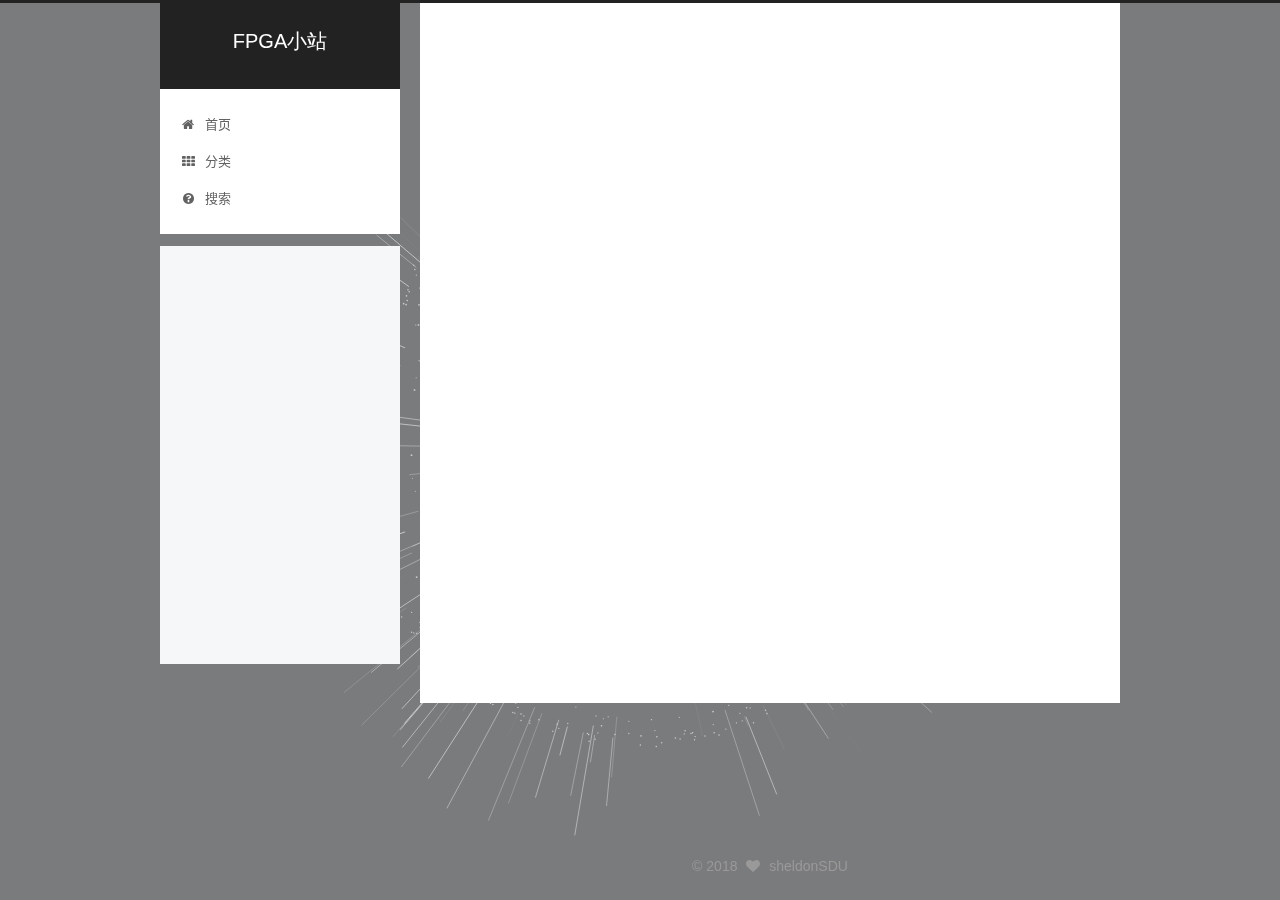
==== commit 2bcd6ab7: "Site updated: 2018-03-11 11:16:00" ====
--- a/index.html
+++ b/index.html
@@ -203,49 +203,21 @@
           </a>
         </li>
       
-
-      
+        
         <li class="menu-item menu-item-search">
-          
-            <a href="javascript:;" class="popup-trigger">
-          
-            
-              <i class="menu-item-icon fa fa-search fa-fw"></i> <br />
+          <a href="/" rel="section">
+            
+              <i class="menu-item-icon fa fa-fw fa-question-circle"></i> <br />
             
             搜索
           </a>
         </li>
       
+
+      
     </ul>
   
 
-  
-    <div class="site-search">
-      
-  
-  <div class="algolia-popup popup search-popup">
-    <div class="algolia-search">
-      <div class="algolia-search-input-icon">
-        <i class="fa fa-search"></i>
-      </div>
-      <div class="algolia-search-input" id="algolia-search-input"></div>
-    </div>
-
-    <div class="algolia-results">
-      <div id="algolia-stats"></div>
-      <div id="algolia-hits"></div>
-      <div id="algolia-pagination" class="algolia-pagination"></div>
-    </div>
-
-    <span class="popup-btn-close">
-      <i class="fa fa-times-circle"></i>
-    </span>
-  </div>
-
-
-
-
-    </div>
   
 </nav>
 
@@ -679,19 +651,6 @@
 
 
 
-  
-  
-  
-  <link rel="stylesheet" href="/lib/algolia-instant-search/instantsearch.min.css">
-
-  
-  
-  <script src="/lib/algolia-instant-search/instantsearch.min.js"></script>
-  
-
-  <script src="/js/src/algolia-search.js?v=5.1.4"></script>
-
-
 
   
 
--- a/css/main.css
+++ b/css/main.css
@@ -1023,7 +1023,8 @@
 .pagination .next {
   margin-right: 0;
 }
-.pagination .page-number.current {
+.pagination .page-number.current,
+.algolia-pagination .current .page-number {
   color: #fff;
   background: #ccc;
   border-top-color: #ccc;
@@ -1823,7 +1824,7 @@
   width: 4px;
   height: 4px;
   border-radius: 50%;
-  background: #6286e9;
+  background: #3d40fb;
 }
 .links-of-blogroll {
   font-size: 13px;
@@ -2373,6 +2374,140 @@
   content: "|";
   padding-left: 10px;
 }
+.algolia-pop-overlay {
+  position: fixed;
+  width: 100%;
+  height: 100%;
+  top: 0;
+  left: 0;
+  z-index: 2080;
+  background-color: rgba(0,0,0,0.3);
+}
+.algolia-popup {
+  overflow: hidden;
+  padding: 0;
+  display: none;
+  position: fixed;
+  top: 10%;
+  left: 50%;
+  width: 700px;
+  height: 80%;
+  margin-left: -350px;
+  background: #fff;
+  color: #333;
+  z-index: 9999;
+  border-radius: 5px;
+}
+@media (max-width: 767px) {
+  .algolia-popup {
+    padding: 0;
+    top: 0;
+    left: 0;
+    margin: 0;
+    width: 100%;
+    height: 100%;
+    border-radius: 0;
+  }
+}
+.algolia-popup .popup-btn-close {
+  position: absolute;
+  right: 14px;
+  color: #4ebd79;
+  font-size: 14px;
+  font-weight: bold;
+  text-transform: uppercase;
+  cursor: pointer;
+  padding-left: 15px;
+  border-left: 1px solid #eee;
+  top: 10px;
+}
+.algolia-popup .popup-btn-close .fa {
+  color: #999;
+  font-size: 18px;
+}
+.algolia-popup .popup-btn-close:hover .fa {
+  color: #222;
+}
+.algolia-search {
+  padding: 10px 15px 5px;
+  max-height: 50px;
+  border-bottom: 1px solid #ccc;
+  background: #f5f5f5;
+  border-top-left-radius: 5px;
+  border-top-right-radius: 5px;
+}
+.algolia-search-input-icon {
+  display: inline-block;
+  width: 20px;
+}
+.algolia-search-input-icon .fa {
+  font-size: 18px;
+}
+.algolia-search-input {
+  display: inline-block;
+  width: calc(90% - 20px);
+}
+.algolia-search-input input {
+  padding: 5px 0;
+  width: 100%;
+  outline: none;
+  border: none;
+  background: transparent;
+}
+.algolia-powered {
+  float: right;
+}
+.algolia-powered img {
+  display: inline-block;
+  height: 18px;
+  vertical-align: middle;
+}
+.algolia-results {
+  position: relative;
+  overflow: auto;
+  padding: 10px 30px;
+  height: calc(100% - 50px);
+}
+.algolia-results hr {
+  margin: 10px 0;
+}
+.algolia-results .highlight {
+  font-style: normal;
+  margin: 0;
+  padding: 0 2px;
+  font-size: inherit;
+  color: #f00;
+}
+.algolia-hits {
+  margin-top: 20px;
+}
+.algolia-hit-item {
+  margin: 15px 0;
+}
+.algolia-hit-item-link {
+  display: block;
+  border-bottom: 1px dashed #ccc;
+  transition-duration: 0.2s;
+  transition-timing-function: ease-in-out;
+  transition-delay: 0s;
+}
+.algolia-pagination .pagination {
+  margin-top: 40px;
+  border-top: none;
+  padding: 0;
+}
+.algolia-pagination .pagination-item {
+  display: inline-block;
+}
+.algolia-pagination .page-number {
+  border-top: none;
+}
+.algolia-pagination .page-number:hover {
+  border-bottom: 1px solid #222;
+}
+.algolia-pagination .disabled-item {
+  visibility: hidden;
+}
 .page-archive .archive-page-counter {
   position: relative;
   top: 3px;
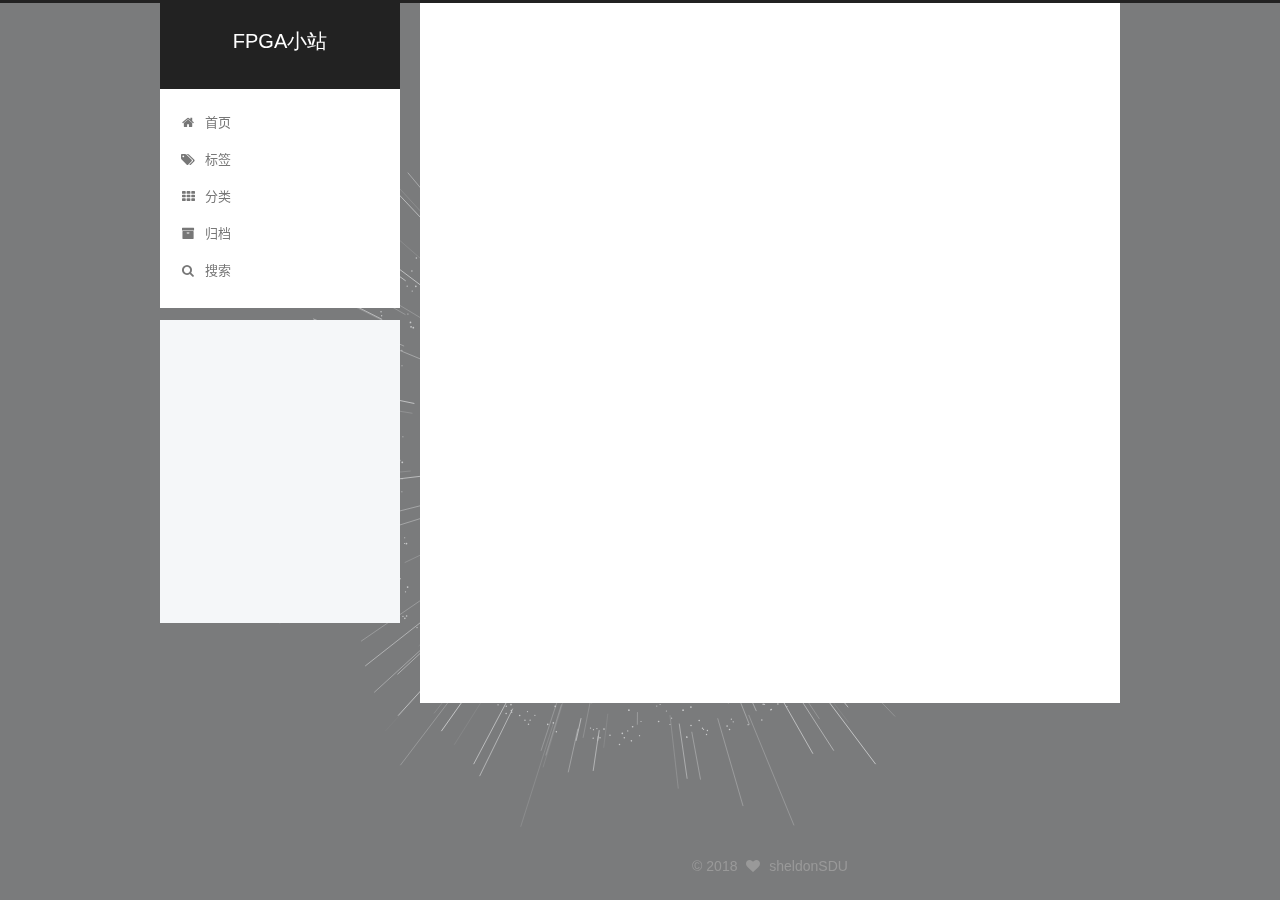
==== commit d6901091: "Site updated: 2018-03-11 11:48:46" ====
--- a/index.html
+++ b/index.html
@@ -194,6 +194,16 @@
         </li>
       
         
+        <li class="menu-item menu-item-tags">
+          <a href="/tags/" rel="section">
+            
+              <i class="menu-item-icon fa fa-fw fa-tags"></i> <br />
+            
+            标签
+          </a>
+        </li>
+      
+        
         <li class="menu-item menu-item-categories">
           <a href="/categories/" rel="section">
             
@@ -204,20 +214,54 @@
         </li>
       
         
+        <li class="menu-item menu-item-archives">
+          <a href="/archives/" rel="section">
+            
+              <i class="menu-item-icon fa fa-fw fa-archive"></i> <br />
+            
+            归档
+          </a>
+        </li>
+      
+
+      
         <li class="menu-item menu-item-search">
-          <a href="/" rel="section">
-            
-              <i class="menu-item-icon fa fa-fw fa-question-circle"></i> <br />
+          
+            <a href="javascript:;" class="popup-trigger">
+          
+            
+              <i class="menu-item-icon fa fa-search fa-fw"></i> <br />
             
             搜索
           </a>
         </li>
       
-
-      
     </ul>
   
 
+  
+    <div class="site-search">
+      
+  <div class="popup search-popup local-search-popup">
+  <div class="local-search-header clearfix">
+    <span class="search-icon">
+      <i class="fa fa-search"></i>
+    </span>
+    <span class="popup-btn-close">
+      <i class="fa fa-times-circle"></i>
+    </span>
+    <div class="local-search-input-wrapper">
+      <input autocomplete="off"
+             placeholder="搜索..." spellcheck="false"
+             type="text" id="local-search-input">
+    </div>
+  </div>
+  <div id="local-search-result"></div>
+</div>
+
+
+
+    </div>
   
 </nav>
 
@@ -404,7 +448,7 @@
             
               <div class="site-state-item site-state-posts">
               
-                <a href="/archives">
+                <a href="/archives/">
               
                   <span class="site-state-item-count">1</span>
                   <span class="site-state-item-name">日志</span>
@@ -418,10 +462,10 @@
               
               
               <div class="site-state-item site-state-tags">
-                
+                <a href="/tags/index.html">
                   <span class="site-state-item-count">1</span>
                   <span class="site-state-item-name">标签</span>
-                
+                </a>
               </div>
             
 
@@ -648,6 +692,323 @@
 
   
 
+  <script type="text/javascript">
+    // Popup Window;
+    var isfetched = false;
+    var isXml = true;
+    // Search DB path;
+    var search_path = "search.xml";
+    if (search_path.length === 0) {
+      search_path = "search.xml";
+    } else if (/json$/i.test(search_path)) {
+      isXml = false;
+    }
+    var path = "/" + search_path;
+    // monitor main search box;
+
+    var onPopupClose = function (e) {
+      $('.popup').hide();
+      $('#local-search-input').val('');
+      $('.search-result-list').remove();
+      $('#no-result').remove();
+      $(".local-search-pop-overlay").remove();
+      $('body').css('overflow', '');
+    }
+
+    function proceedsearch() {
+      $("body")
+        .append('<div class="search-popup-overlay local-search-pop-overlay"></div>')
+        .css('overflow', 'hidden');
+      $('.search-popup-overlay').click(onPopupClose);
+      $('.popup').toggle();
+      var $localSearchInput = $('#local-search-input');
+      $localSearchInput.attr("autocapitalize", "none");
+      $localSearchInput.attr("autocorrect", "off");
+      $localSearchInput.focus();
+    }
+
+    // search function;
+    var searchFunc = function(path, search_id, content_id) {
+      'use strict';
+
+      // start loading animation
+      $("body")
+        .append('<div class="search-popup-overlay local-search-pop-overlay">' +
+          '<div id="search-loading-icon">' +
+          '<i class="fa fa-spinner fa-pulse fa-5x fa-fw"></i>' +
+          '</div>' +
+          '</div>')
+        .css('overflow', 'hidden');
+      $("#search-loading-icon").css('margin', '20% auto 0 auto').css('text-align', 'center');
+
+      $.ajax({
+        url: path,
+        dataType: isXml ? "xml" : "json",
+        async: true,
+        success: function(res) {
+          // get the contents from search data
+          isfetched = true;
+          $('.popup').detach().appendTo('.header-inner');
+          var datas = isXml ? $("entry", res).map(function() {
+            return {
+              title: $("title", this).text(),
+              content: $("content",this).text(),
+              url: $("url" , this).text()
+            };
+          }).get() : res;
+          var input = document.getElementById(search_id);
+          var resultContent = document.getElementById(content_id);
+          var inputEventFunction = function() {
+            var searchText = input.value.trim().toLowerCase();
+            var keywords = searchText.split(/[\s\-]+/);
+            if (keywords.length > 1) {
+              keywords.push(searchText);
+            }
+            var resultItems = [];
+            if (searchText.length > 0) {
+              // perform local searching
+              datas.forEach(function(data) {
+                var isMatch = false;
+                var hitCount = 0;
+                var searchTextCount = 0;
+                var title = data.title.trim();
+                var titleInLowerCase = title.toLowerCase();
+                var content = data.content.trim().replace(/<[^>]+>/g,"");
+                var contentInLowerCase = content.toLowerCase();
+                var articleUrl = decodeURIComponent(data.url);
+                var indexOfTitle = [];
+                var indexOfContent = [];
+                // only match articles with not empty titles
+                if(title != '') {
+                  keywords.forEach(function(keyword) {
+                    function getIndexByWord(word, text, caseSensitive) {
+                      var wordLen = word.length;
+                      if (wordLen === 0) {
+                        return [];
+                      }
+                      var startPosition = 0, position = [], index = [];
+                      if (!caseSensitive) {
+                        text = text.toLowerCase();
+                        word = word.toLowerCase();
+                      }
+                      while ((position = text.indexOf(word, startPosition)) > -1) {
+                        index.push({position: position, word: word});
+                        startPosition = position + wordLen;
+                      }
+                      return index;
+                    }
+
+                    indexOfTitle = indexOfTitle.concat(getIndexByWord(keyword, titleInLowerCase, false));
+                    indexOfContent = indexOfContent.concat(getIndexByWord(keyword, contentInLowerCase, false));
+                  });
+                  if (indexOfTitle.length > 0 || indexOfContent.length > 0) {
+                    isMatch = true;
+                    hitCount = indexOfTitle.length + indexOfContent.length;
+                  }
+                }
+
+                // show search results
+
+                if (isMatch) {
+                  // sort index by position of keyword
+
+                  [indexOfTitle, indexOfContent].forEach(function (index) {
+                    index.sort(function (itemLeft, itemRight) {
+                      if (itemRight.position !== itemLeft.position) {
+                        return itemRight.position - itemLeft.position;
+                      } else {
+                        return itemLeft.word.length - itemRight.word.length;
+                      }
+                    });
+                  });
+
+                  // merge hits into slices
+
+                  function mergeIntoSlice(text, start, end, index) {
+                    var item = index[index.length - 1];
+                    var position = item.position;
+                    var word = item.word;
+                    var hits = [];
+                    var searchTextCountInSlice = 0;
+                    while (position + word.length <= end && index.length != 0) {
+                      if (word === searchText) {
+                        searchTextCountInSlice++;
+                      }
+                      hits.push({position: position, length: word.length});
+                      var wordEnd = position + word.length;
+
+                      // move to next position of hit
+
+                      index.pop();
+                      while (index.length != 0) {
+                        item = index[index.length - 1];
+                        position = item.position;
+                        word = item.word;
+                        if (wordEnd > position) {
+                          index.pop();
+                        } else {
+                          break;
+                        }
+                      }
+                    }
+                    searchTextCount += searchTextCountInSlice;
+                    return {
+                      hits: hits,
+                      start: start,
+                      end: end,
+                      searchTextCount: searchTextCountInSlice
+                    };
+                  }
+
+                  var slicesOfTitle = [];
+                  if (indexOfTitle.length != 0) {
+                    slicesOfTitle.push(mergeIntoSlice(title, 0, title.length, indexOfTitle));
+                  }
+
+                  var slicesOfContent = [];
+                  while (indexOfContent.length != 0) {
+                    var item = indexOfContent[indexOfContent.length - 1];
+                    var position = item.position;
+                    var word = item.word;
+                    // cut out 100 characters
+                    var start = position - 20;
+                    var end = position + 80;
+                    if(start < 0){
+                      start = 0;
+                    }
+                    if (end < position + word.length) {
+                      end = position + word.length;
+                    }
+                    if(end > content.length){
+                      end = content.length;
+                    }
+                    slicesOfContent.push(mergeIntoSlice(content, start, end, indexOfContent));
+                  }
+
+                  // sort slices in content by search text's count and hits' count
+
+                  slicesOfContent.sort(function (sliceLeft, sliceRight) {
+                    if (sliceLeft.searchTextCount !== sliceRight.searchTextCount) {
+                      return sliceRight.searchTextCount - sliceLeft.searchTextCount;
+                    } else if (sliceLeft.hits.length !== sliceRight.hits.length) {
+                      return sliceRight.hits.length - sliceLeft.hits.length;
+                    } else {
+                      return sliceLeft.start - sliceRight.start;
+                    }
+                  });
+
+                  // select top N slices in content
+
+                  var upperBound = parseInt('1');
+                  if (upperBound >= 0) {
+                    slicesOfContent = slicesOfContent.slice(0, upperBound);
+                  }
+
+                  // highlight title and content
+
+                  function highlightKeyword(text, slice) {
+                    var result = '';
+                    var prevEnd = slice.start;
+                    slice.hits.forEach(function (hit) {
+                      result += text.substring(prevEnd, hit.position);
+                      var end = hit.position + hit.length;
+                      result += '<b class="search-keyword">' + text.substring(hit.position, end) + '</b>';
+                      prevEnd = end;
+                    });
+                    result += text.substring(prevEnd, slice.end);
+                    return result;
+                  }
+
+                  var resultItem = '';
+
+                  if (slicesOfTitle.length != 0) {
+                    resultItem += "<li><a href='" + articleUrl + "' class='search-result-title'>" + highlightKeyword(title, slicesOfTitle[0]) + "</a>";
+                  } else {
+                    resultItem += "<li><a href='" + articleUrl + "' class='search-result-title'>" + title + "</a>";
+                  }
+
+                  slicesOfContent.forEach(function (slice) {
+                    resultItem += "<a href='" + articleUrl + "'>" +
+                      "<p class=\"search-result\">" + highlightKeyword(content, slice) +
+                      "...</p>" + "</a>";
+                  });
+
+                  resultItem += "</li>";
+                  resultItems.push({
+                    item: resultItem,
+                    searchTextCount: searchTextCount,
+                    hitCount: hitCount,
+                    id: resultItems.length
+                  });
+                }
+              })
+            };
+            if (keywords.length === 1 && keywords[0] === "") {
+              resultContent.innerHTML = '<div id="no-result"><i class="fa fa-search fa-5x" /></div>'
+            } else if (resultItems.length === 0) {
+              resultContent.innerHTML = '<div id="no-result"><i class="fa fa-frown-o fa-5x" /></div>'
+            } else {
+              resultItems.sort(function (resultLeft, resultRight) {
+                if (resultLeft.searchTextCount !== resultRight.searchTextCount) {
+                  return resultRight.searchTextCount - resultLeft.searchTextCount;
+                } else if (resultLeft.hitCount !== resultRight.hitCount) {
+                  return resultRight.hitCount - resultLeft.hitCount;
+                } else {
+                  return resultRight.id - resultLeft.id;
+                }
+              });
+              var searchResultList = '<ul class=\"search-result-list\">';
+              resultItems.forEach(function (result) {
+                searchResultList += result.item;
+              })
+              searchResultList += "</ul>";
+              resultContent.innerHTML = searchResultList;
+            }
+          }
+
+          if ('auto' === 'auto') {
+            input.addEventListener('input', inputEventFunction);
+          } else {
+            $('.search-icon').click(inputEventFunction);
+            input.addEventListener('keypress', function (event) {
+              if (event.keyCode === 13) {
+                inputEventFunction();
+              }
+            });
+          }
+
+          // remove loading animation
+          $(".local-search-pop-overlay").remove();
+          $('body').css('overflow', '');
+
+          proceedsearch();
+        }
+      });
+    }
+
+    // handle and trigger popup window;
+    $('.popup-trigger').click(function(e) {
+      e.stopPropagation();
+      if (isfetched === false) {
+        searchFunc(path, 'local-search-input', 'local-search-result');
+      } else {
+        proceedsearch();
+      };
+    });
+
+    $('.popup-btn-close').click(onPopupClose);
+    $('.popup').click(function(e){
+      e.stopPropagation();
+    });
+    $(document).on('keyup', function (event) {
+      var shouldDismissSearchPopup = event.which === 27 &&
+        $('.search-popup').is(':visible');
+      if (shouldDismissSearchPopup) {
+        onPopupClose();
+      }
+    });
+  </script>
+
 
 
 
--- a/css/main.css
+++ b/css/main.css
@@ -754,7 +754,7 @@
 .post-body .note h4,
 .post-body .note h5,
 .post-body .note h6 {
-  margin-top: 0;
+  margin-top: 3px;
   margin-bottom: 0;
   border-bottom: initial;
   padding-top: 0 !important;
@@ -775,6 +775,16 @@
 .post-body .note blockquote:last-child {
   margin-bottom: 0;
 }
+.post-body .note:not(.no-icon) {
+  padding-left: 45px;
+}
+.post-body .note:not(.no-icon):before {
+  position: absolute;
+  font-family: 'FontAwesome';
+  font-size: larger;
+  top: 13px;
+  left: 15px;
+}
 .post-body .note.default {
   border-left-color: #777;
 }
@@ -785,6 +795,10 @@
 .post-body .note.default h6 {
   color: #777;
 }
+.post-body .note.default:not(.no-icon):before {
+  content: "\f0a9";
+  color: #777;
+}
 .post-body .note.primary {
   border-left-color: #6f42c1;
 }
@@ -795,6 +809,10 @@
 .post-body .note.primary h6 {
   color: #6f42c1;
 }
+.post-body .note.primary:not(.no-icon):before {
+  content: "\f055";
+  color: #6f42c1;
+}
 .post-body .note.info {
   border-left-color: #428bca;
 }
@@ -805,6 +823,10 @@
 .post-body .note.info h6 {
   color: #428bca;
 }
+.post-body .note.info:not(.no-icon):before {
+  content: "\f05a";
+  color: #428bca;
+}
 .post-body .note.success {
   border-left-color: #5cb85c;
 }
@@ -815,6 +837,10 @@
 .post-body .note.success h6 {
   color: #5cb85c;
 }
+.post-body .note.success:not(.no-icon):before {
+  content: "\f058";
+  color: #5cb85c;
+}
 .post-body .note.warning {
   border-left-color: #f0ad4e;
 }
@@ -825,6 +851,10 @@
 .post-body .note.warning h6 {
   color: #f0ad4e;
 }
+.post-body .note.warning:not(.no-icon):before {
+  content: "\f06a";
+  color: #f0ad4e;
+}
 .post-body .note.danger {
   border-left-color: #d9534f;
 }
@@ -833,6 +863,10 @@
 .post-body .note.danger h4,
 .post-body .note.danger h5,
 .post-body .note.danger h6 {
+  color: #d9534f;
+}
+.post-body .note.danger:not(.no-icon):before {
+  content: "\f056";
   color: #d9534f;
 }
 .post-body .label {
@@ -1023,8 +1057,7 @@
 .pagination .next {
   margin-right: 0;
 }
-.pagination .page-number.current,
-.algolia-pagination .current .page-number {
+.pagination .page-number.current {
   color: #fff;
   background: #ccc;
   border-top-color: #ccc;
@@ -1824,7 +1857,7 @@
   width: 4px;
   height: 4px;
   border-radius: 50%;
-  background: #3d40fb;
+  background: #e22e79;
 }
 .links-of-blogroll {
   font-size: 13px;
@@ -2374,140 +2407,6 @@
   content: "|";
   padding-left: 10px;
 }
-.algolia-pop-overlay {
-  position: fixed;
-  width: 100%;
-  height: 100%;
-  top: 0;
-  left: 0;
-  z-index: 2080;
-  background-color: rgba(0,0,0,0.3);
-}
-.algolia-popup {
-  overflow: hidden;
-  padding: 0;
-  display: none;
-  position: fixed;
-  top: 10%;
-  left: 50%;
-  width: 700px;
-  height: 80%;
-  margin-left: -350px;
-  background: #fff;
-  color: #333;
-  z-index: 9999;
-  border-radius: 5px;
-}
-@media (max-width: 767px) {
-  .algolia-popup {
-    padding: 0;
-    top: 0;
-    left: 0;
-    margin: 0;
-    width: 100%;
-    height: 100%;
-    border-radius: 0;
-  }
-}
-.algolia-popup .popup-btn-close {
-  position: absolute;
-  right: 14px;
-  color: #4ebd79;
-  font-size: 14px;
-  font-weight: bold;
-  text-transform: uppercase;
-  cursor: pointer;
-  padding-left: 15px;
-  border-left: 1px solid #eee;
-  top: 10px;
-}
-.algolia-popup .popup-btn-close .fa {
-  color: #999;
-  font-size: 18px;
-}
-.algolia-popup .popup-btn-close:hover .fa {
-  color: #222;
-}
-.algolia-search {
-  padding: 10px 15px 5px;
-  max-height: 50px;
-  border-bottom: 1px solid #ccc;
-  background: #f5f5f5;
-  border-top-left-radius: 5px;
-  border-top-right-radius: 5px;
-}
-.algolia-search-input-icon {
-  display: inline-block;
-  width: 20px;
-}
-.algolia-search-input-icon .fa {
-  font-size: 18px;
-}
-.algolia-search-input {
-  display: inline-block;
-  width: calc(90% - 20px);
-}
-.algolia-search-input input {
-  padding: 5px 0;
-  width: 100%;
-  outline: none;
-  border: none;
-  background: transparent;
-}
-.algolia-powered {
-  float: right;
-}
-.algolia-powered img {
-  display: inline-block;
-  height: 18px;
-  vertical-align: middle;
-}
-.algolia-results {
-  position: relative;
-  overflow: auto;
-  padding: 10px 30px;
-  height: calc(100% - 50px);
-}
-.algolia-results hr {
-  margin: 10px 0;
-}
-.algolia-results .highlight {
-  font-style: normal;
-  margin: 0;
-  padding: 0 2px;
-  font-size: inherit;
-  color: #f00;
-}
-.algolia-hits {
-  margin-top: 20px;
-}
-.algolia-hit-item {
-  margin: 15px 0;
-}
-.algolia-hit-item-link {
-  display: block;
-  border-bottom: 1px dashed #ccc;
-  transition-duration: 0.2s;
-  transition-timing-function: ease-in-out;
-  transition-delay: 0s;
-}
-.algolia-pagination .pagination {
-  margin-top: 40px;
-  border-top: none;
-  padding: 0;
-}
-.algolia-pagination .pagination-item {
-  display: inline-block;
-}
-.algolia-pagination .page-number {
-  border-top: none;
-}
-.algolia-pagination .page-number:hover {
-  border-bottom: 1px solid #222;
-}
-.algolia-pagination .disabled-item {
-  visibility: hidden;
-}
 .page-archive .archive-page-counter {
   position: relative;
   top: 3px;
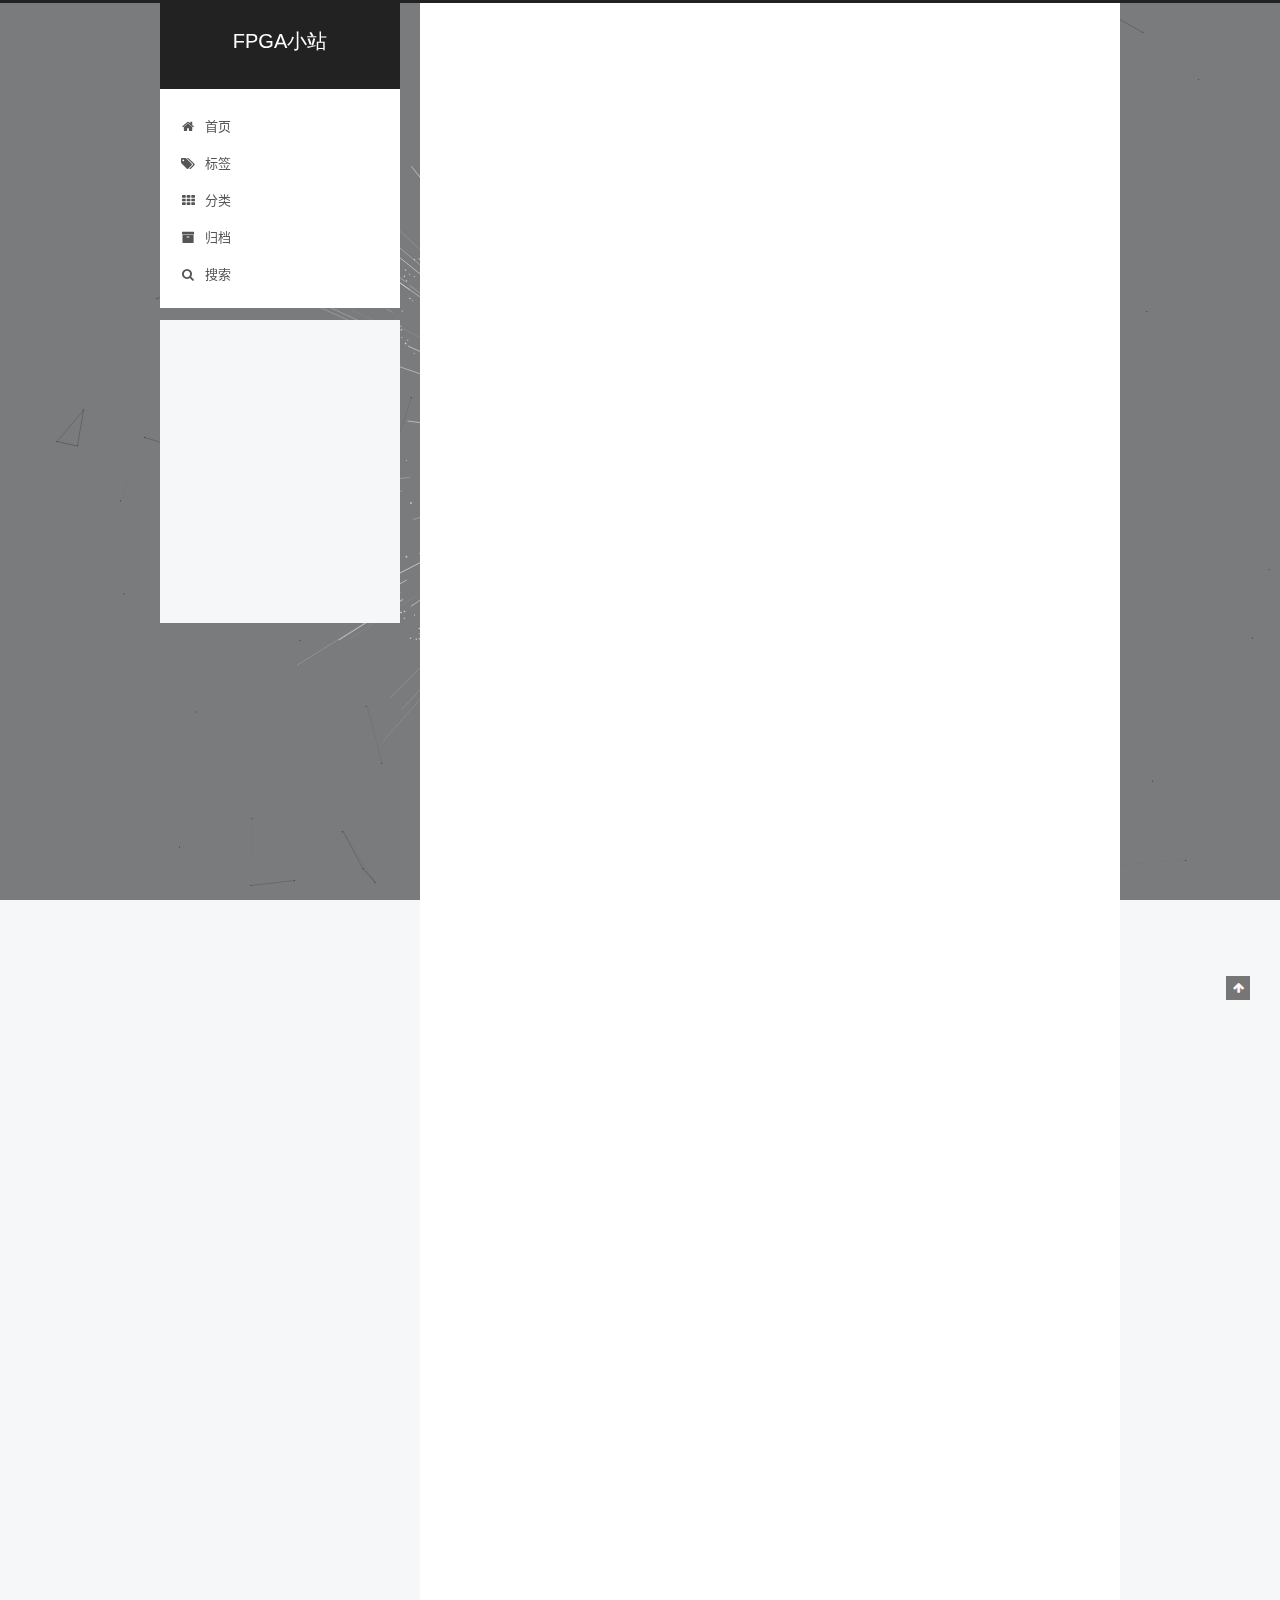
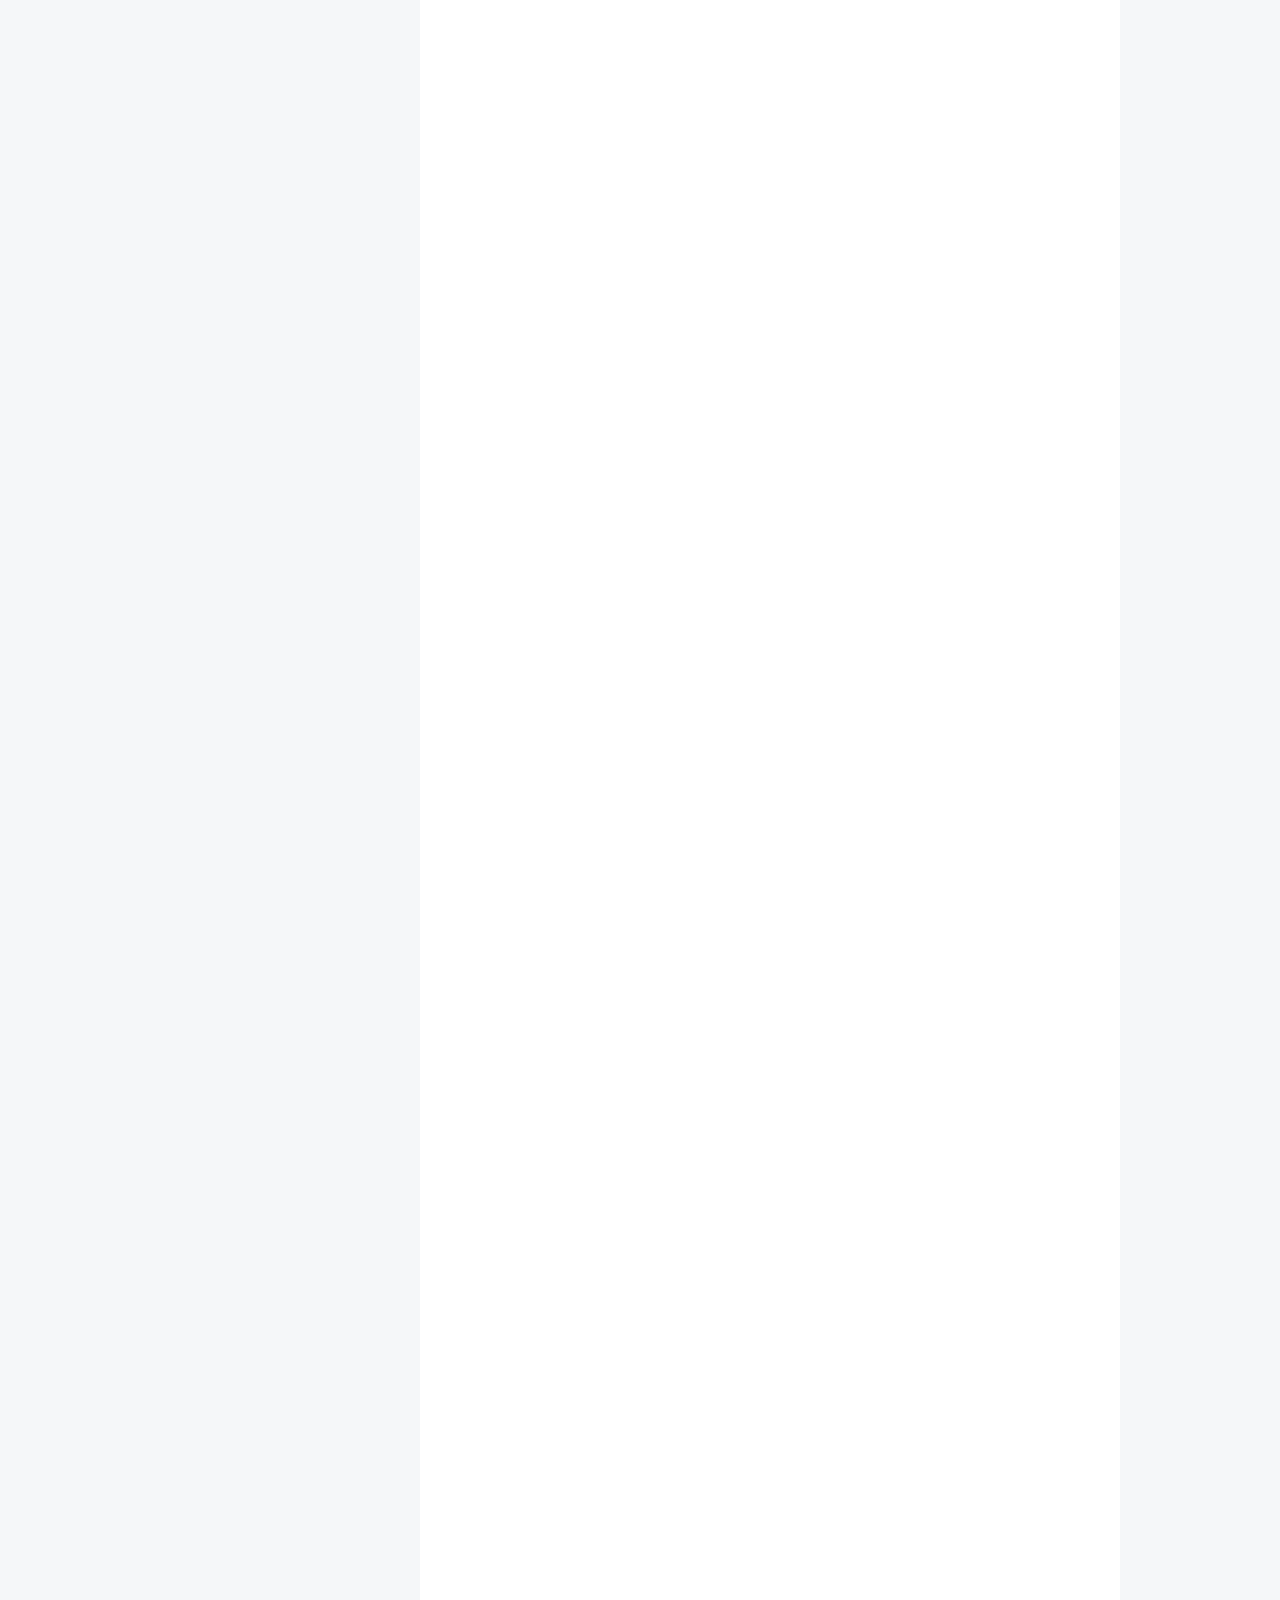
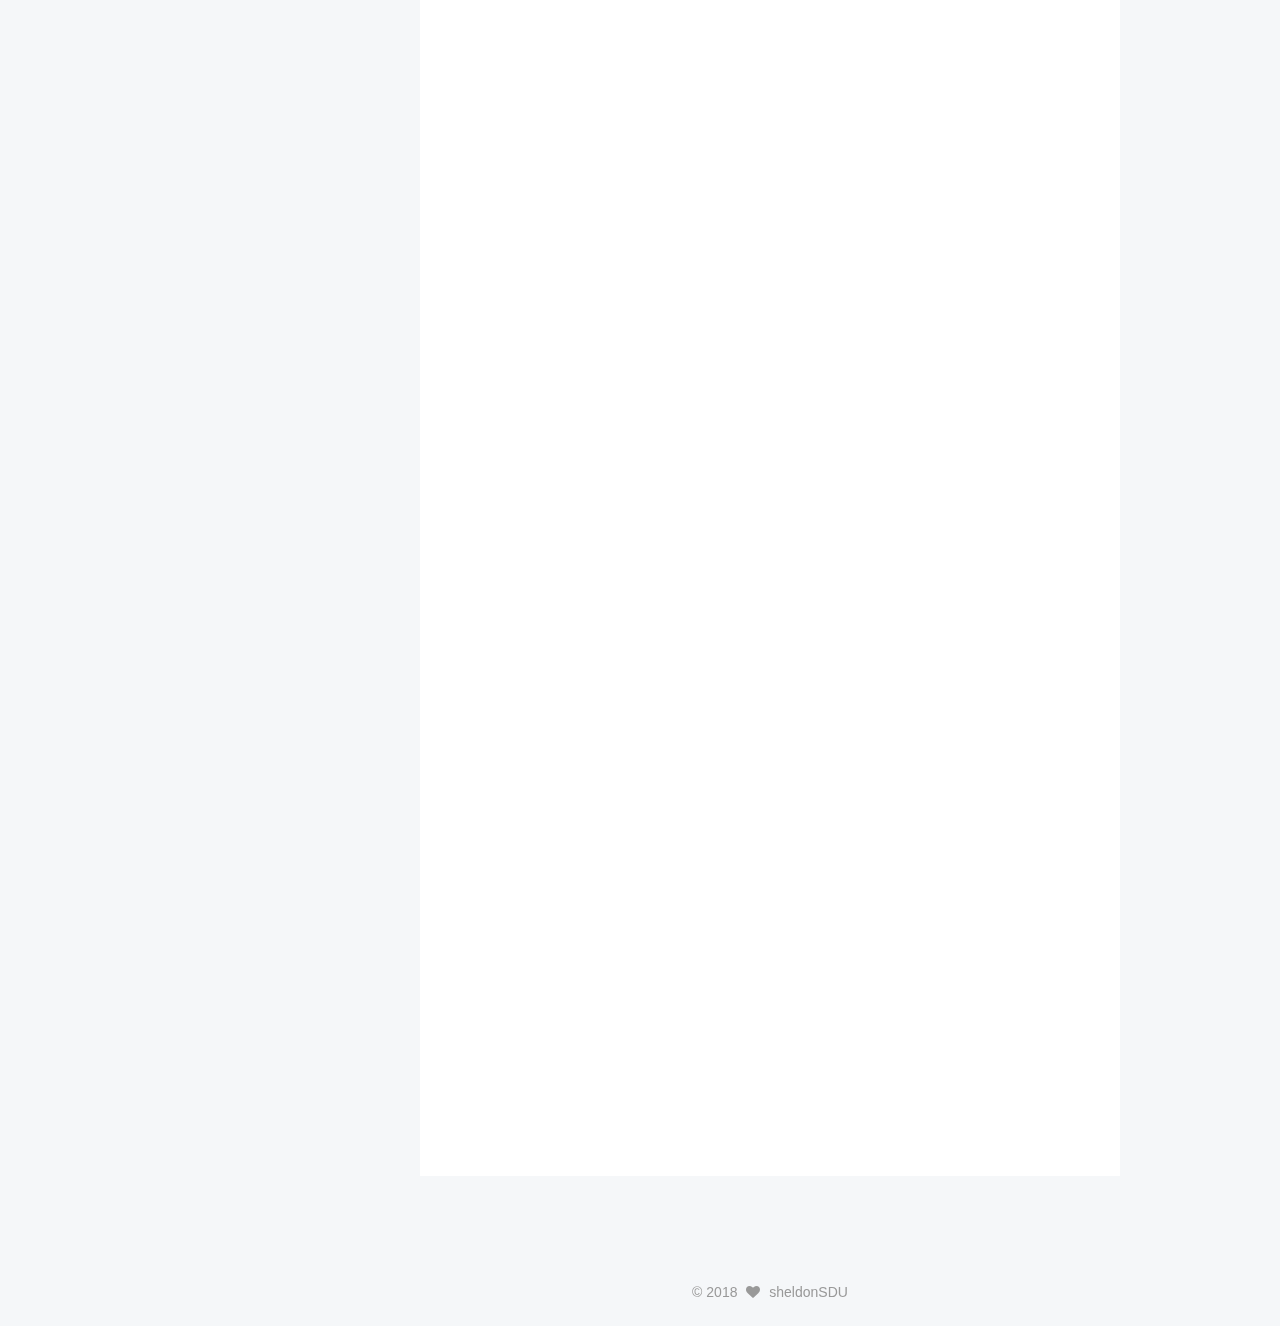
==== commit 6700d06d: "Site updated: 2018-03-22 14:54:56" ====
--- a/index.html
+++ b/index.html
@@ -290,6 +290,432 @@
   
   
   <div class="post-block">
+    <link itemprop="mainEntityOfPage" href="http://yoursite.com/2018/03/15/Vivado-HLS-Interface/">
+
+    <span hidden itemprop="author" itemscope itemtype="http://schema.org/Person">
+      <meta itemprop="name" content="sheldonSDU">
+      <meta itemprop="description" content="">
+      <meta itemprop="image" content="/images/avatar.jpg">
+    </span>
+
+    <span hidden itemprop="publisher" itemscope itemtype="http://schema.org/Organization">
+      <meta itemprop="name" content="FPGA小站">
+    </span>
+
+    
+      <header class="post-header">
+
+        
+        
+          <h1 class="post-title" itemprop="name headline">
+                
+                <a class="post-title-link" href="/2018/03/15/Vivado-HLS-Interface/" itemprop="url">Vivado HLS Interface (一)</a></h1>
+        
+
+        <div class="post-meta">
+          <span class="post-time">
+            
+              <span class="post-meta-item-icon">
+                <i class="fa fa-calendar-o"></i>
+              </span>
+              
+                <span class="post-meta-item-text">发表于</span>
+              
+              <time title="创建于" itemprop="dateCreated datePublished" datetime="2018-03-15T10:31:51+08:00">
+                2018-03-15
+              </time>
+            
+
+            
+
+            
+          </span>
+
+          
+
+          
+            
+          
+
+          
+          
+
+          
+
+          
+
+          
+
+        </div>
+      </header>
+    
+
+    
+    
+    
+    <div class="post-body han-init-context" itemprop="articleBody">
+
+      
+      
+
+      
+        
+          
+            <h2 id="Vivado-HLS-Inteface-一-—概述"><a href="#Vivado-HLS-Inteface-一-—概述" class="headerlink" title="Vivado HLS Inteface(一)—概述"></a>Vivado HLS Inteface(一)—概述</h2><p>接口是FPGA内实现的Process element(PE)与外部沟通的通道，在整个软硬件协同工作中具有至关重要的作用。接口的延迟和带宽影响着FPGA加速系统的整体性能。<br><!--因此，PE的架构设计以及数据流的处理方式--></p>
+<blockquote>
+<p>“区别于C语言等软件语言的输入输出的零延迟操作，在 RTL（硬件）设计中，输入输出操作必须通过具体的<font color="red" size="2">IO(input-output)协议实现</font>。 Vivado HLS根据开发人员的设计输入以及约束条件(#pragma) 完成HLS设计的接口综合。</p>
+</blockquote>
+<h3 id="Vivado-HLS-接口类型"><a href="#Vivado-HLS-接口类型" class="headerlink" title="Vivado HLS 接口类型"></a>Vivado HLS 接口类型</h3><p>   HLS的接口类型主要包含三个方面：Clock and Reset 类型 、Block Level 类型 和 Port Level 类型<br>   <img src="/images/HLS_Interface_Types.jpg" alt="HLS interface"></p>
+<ul>
+<li><p>Clock and Reset 类型  </p>
+<blockquote>
+<p>主要包含 时钟和复位信号的输入，用来服务于所生成IP核内部的逻辑，驱动和复位IP内的核心状态机等</p>
+</blockquote>
+</li>
+<li><p>Block Level 类型 【控制类型的接口，出现在IP核的顶层】</p>
+<blockquote>
+<p>主要指ap_ctrl接口，包含一系列信号：ap_start, ap_done, ap_ready, ap_idle。 此类型的接口应用于IP设计的顶层，同clock信号和 reset信号一起。</p>
+<ul>
+<li><font color="blue" size="3">ap_start： 启动IP数据处理  </font></li>
+<li><font color="blue" size="3">ap_done ： IP数据处理 </font></li>
+<li>ap_ready： 已经完成数据处理，可以接受新的数据</li>
+<li>ap_idle ： IP 处于IDLE状态（空闲状态）</li>
+</ul>
+</blockquote>
+</li>
+<li><p>Port Level 类型 【数据类型的接口，用于赋予IP核数据，IP核内部】</p>
+<blockquote>
+<p><strong>主要用于处理IP核函数的Argument，用于向IP核输入数据或者获取IP核输出的数据</strong>。Vivado HLS 主要包含 BRAM 接口，AXI Memory-Mapped Slave接口， AXI Memory-mapped Master接口，AXI Stream接口等<br>  <img src="/images/HLS interface.jpg" alt=""></p>
+<blockquote>
+<font color="red" size="3"><br>  - <a href="/_posts/HLS-One.md">BRAM 接口 和 Memory 接口</a><br>  - <a href="">AXI Stream 接口</a><br>  - <a href="">AXI Memory Map接口</a><br>  - <a href="">Default ap 接口</a><br> </font>
+</blockquote>
+</blockquote>
+</li>
+</ul>
+
+          
+        
+      
+    </div>
+    
+    
+    
+
+    
+
+    
+
+    
+
+    <footer class="post-footer">
+      
+
+      
+
+      
+
+      
+      
+        <div class="post-eof"></div>
+      
+    </footer>
+  </div>
+  
+  
+  
+  </article>
+
+
+    
+      
+
+  
+
+  
+  
+  
+
+  <article class="post post-type-normal" itemscope itemtype="http://schema.org/Article">
+  
+  
+  
+  <div class="post-block">
+    <link itemprop="mainEntityOfPage" href="http://yoursite.com/2018/03/14/Xilinx-Tool-Tips/">
+
+    <span hidden itemprop="author" itemscope itemtype="http://schema.org/Person">
+      <meta itemprop="name" content="sheldonSDU">
+      <meta itemprop="description" content="">
+      <meta itemprop="image" content="/images/avatar.jpg">
+    </span>
+
+    <span hidden itemprop="publisher" itemscope itemtype="http://schema.org/Organization">
+      <meta itemprop="name" content="FPGA小站">
+    </span>
+
+    
+      <header class="post-header">
+
+        
+        
+          <h1 class="post-title" itemprop="name headline">
+                
+                <a class="post-title-link" href="/2018/03/14/Xilinx-Tool-Tips/" itemprop="url">Xilinx Tool Tips</a></h1>
+        
+
+        <div class="post-meta">
+          <span class="post-time">
+            
+              <span class="post-meta-item-icon">
+                <i class="fa fa-calendar-o"></i>
+              </span>
+              
+                <span class="post-meta-item-text">发表于</span>
+              
+              <time title="创建于" itemprop="dateCreated datePublished" datetime="2018-03-14T18:42:55+08:00">
+                2018-03-14
+              </time>
+            
+
+            
+
+            
+          </span>
+
+          
+
+          
+            
+          
+
+          
+          
+
+          
+
+          
+
+          
+
+        </div>
+      </header>
+    
+
+    
+    
+    
+    <div class="post-body han-init-context" itemprop="articleBody">
+
+      
+      
+
+      
+        
+          
+            <h1 id="Xilinx-工具的一些问题集锦"><a href="#Xilinx-工具的一些问题集锦" class="headerlink" title="Xilinx 工具的一些问题集锦"></a>Xilinx 工具的一些问题集锦</h1><blockquote>
+<p>来自google，xilinx forum以及其他论坛</p>
+</blockquote>
+<h3 id="1-vivado-2017-2及2017-3-Window10-启动问题"><a href="#1-vivado-2017-2及2017-3-Window10-启动问题" class="headerlink" title="1. vivado 2017.2及2017.3 Window10 启动问题"></a>1. vivado 2017.2及2017.3 Window10 启动问题</h3><blockquote>
+<p>Microsoft Visual C++Runtime Library<br>Program: C:\Xilinx\Vivado\2017.2\unwrapped\win64.o\vivado.exe<br>R6025 - pure virtual function call</p>
+</blockquote>
+<p>出现以上问题，主要是因为win10更新的问题。解决方法xilinx已经给出:</p>
+<ul>
+<li>Navigate to (Vivado Installed Directory)\2017.3\bin\unwrapped\win64.o  （进入vivado安装目录下所示文件夹）</li>
+<li>Backup ‘vivado.exe’ by renaming it to ‘vivado.exe.backup’ (重命名vivado.exe文件)</li>
+<li>Copy ‘vivado-vg.exe’ and paste it into the same folder.(将vivado-vg.exe复制到当前文件夹)</li>
+<li>Rename ‘vivado-vg - Copy.exe’ to ‘vivado.exe’（将vivado-vg.exe的复制版本改名为vivado.exe）</li>
+</ul>
+<p><a href="https://www.xilinx.com/support/answers/69908.html" target="_blank" rel="noopener">https://www.xilinx.com/support/answers/69908.html</a></p>
+<h3 id="2-vivado-2016-4-SDK在ubuntu系统下启动问题"><a href="#2-vivado-2016-4-SDK在ubuntu系统下启动问题" class="headerlink" title="2. vivado 2016.4 SDK在ubuntu系统下启动问题"></a>2. vivado 2016.4 SDK在ubuntu系统下启动问题</h3><blockquote>
+<p>在ubuntu系统中，无论使用launch SDK还是单独调用xsdk，都无法打开SDK的启动界面</p>
+</blockquote>
+<p>出现以上问题，是由于eclipse的问题，需要修改SDK安装目录下eclipse的启动文件。解决方法来自xilinx的 forum</p>
+<blockquote>
+<p>在SDK/2016.X/.settings64-Software_Development_Kit__SDK_.sh中添加 export SWT_GTK3=0 。不要忘了source 此.sh文件</p>
+</blockquote>
+<p> &lt; <a href="https://www.xilinx.com/support/answers/68490.html" target="_blank" rel="noopener">https://www.xilinx.com/support/answers/68490.html</a> &gt;</p>
+
+          
+        
+      
+    </div>
+    
+    
+    
+
+    
+
+    
+
+    
+
+    <footer class="post-footer">
+      
+
+      
+
+      
+
+      
+      
+        <div class="post-eof"></div>
+      
+    </footer>
+  </div>
+  
+  
+  
+  </article>
+
+
+    
+      
+
+  
+
+  
+  
+  
+
+  <article class="post post-type-normal" itemscope itemtype="http://schema.org/Article">
+  
+  
+  
+  <div class="post-block">
+    <link itemprop="mainEntityOfPage" href="http://yoursite.com/2018/03/12/HLS-One/">
+
+    <span hidden itemprop="author" itemscope itemtype="http://schema.org/Person">
+      <meta itemprop="name" content="sheldonSDU">
+      <meta itemprop="description" content="">
+      <meta itemprop="image" content="/images/avatar.jpg">
+    </span>
+
+    <span hidden itemprop="publisher" itemscope itemtype="http://schema.org/Organization">
+      <meta itemprop="name" content="FPGA小站">
+    </span>
+
+    
+      <header class="post-header">
+
+        
+        
+          <h1 class="post-title" itemprop="name headline">
+                
+                <a class="post-title-link" href="/2018/03/12/HLS-One/" itemprop="url">Vivado HLS 简介</a></h1>
+        
+
+        <div class="post-meta">
+          <span class="post-time">
+            
+              <span class="post-meta-item-icon">
+                <i class="fa fa-calendar-o"></i>
+              </span>
+              
+                <span class="post-meta-item-text">发表于</span>
+              
+              <time title="创建于" itemprop="dateCreated datePublished" datetime="2018-03-12T16:02:07+08:00">
+                2018-03-12
+              </time>
+            
+
+            
+
+            
+          </span>
+
+          
+
+          
+            
+          
+
+          
+          
+
+          
+
+          
+
+          
+
+        </div>
+      </header>
+    
+
+    
+    
+    
+    <div class="post-body han-init-context" itemprop="articleBody">
+
+      
+      
+
+      
+        
+          
+            <h2 id="HLS简介"><a href="#HLS简介" class="headerlink" title="HLS简介"></a>HLS简介</h2><p> HLS 是 High level Synthesis的简称，属于FPGA开发流程中比较高级的一环。相对于传统的FPGA流程：HDL输入、综合、映射、布局和布线等，HLS位于HDL输入的前一个步骤，实现了从C语言到传统流程输入语言HDL语言的转换。</p>
+<blockquote>
+<p>HDL: 硬件描述语言，主要包含Verilog HDL 和 VHDL</p>
+</blockquote>
+<h2 id="HLS-特点"><a href="#HLS-特点" class="headerlink" title="HLS 特点"></a>HLS 特点</h2><ul>
+<li>支持C语言进行算法描述:<em>提高开发效率</em></li>
+<li>支持C语言进行算法验证:<em>提高测试效率</em></li>
+</ul>
+<h2 id="HLS-运行流程："><a href="#HLS-运行流程：" class="headerlink" title="HLS 运行流程："></a>HLS 运行流程：</h2><p> HLS 的运行流程包含三个部分： schedule ，binding <img src="/images/HLS_Flow.jpg" alt="1"></p>
+<ul>
+<li>shedule ：</li>
+<li>binding ：</li>
+</ul>
+<blockquote>
+<font color="blue" size="2">完成 <strong>schedule</strong> 和 <strong>binding</strong> 流程后，</font>
+</blockquote>
+
+          
+        
+      
+    </div>
+    
+    
+    
+
+    
+
+    
+
+    
+
+    <footer class="post-footer">
+      
+
+      
+
+      
+
+      
+      
+        <div class="post-eof"></div>
+      
+    </footer>
+  </div>
+  
+  
+  
+  </article>
+
+
+    
+      
+
+  
+
+  
+  
+  
+
+  <article class="post post-type-normal" itemscope itemtype="http://schema.org/Article">
+  
+  
+  
+  <div class="post-block">
     <link itemprop="mainEntityOfPage" href="http://yoursite.com/2018/03/11/hello/">
 
     <span hidden itemprop="author" itemscope itemtype="http://schema.org/Person">
@@ -450,7 +876,7 @@
               
                 <a href="/archives/">
               
-                  <span class="site-state-item-count">1</span>
+                  <span class="site-state-item-count">4</span>
                   <span class="site-state-item-name">日志</span>
                 </a>
               </div>
@@ -463,7 +889,7 @@
               
               <div class="site-state-item site-state-tags">
                 <a href="/tags/index.html">
-                  <span class="site-state-item-count">1</span>
+                  <span class="site-state-item-count">4</span>
                   <span class="site-state-item-name">标签</span>
                 </a>
               </div>
@@ -575,6 +1001,8 @@
   
 
 
+  
+
 
 
 
@@ -616,6 +1044,11 @@
   
   
     <script type="text/javascript" src="/lib/fancybox/source/jquery.fancybox.pack.js?v=2.1.5"></script>
+  
+
+  
+  
+    <script type="text/javascript" src="/lib/canvas-nest/canvas-nest.min.js"></script>
   
 
   
--- a/css/main.css
+++ b/css/main.css
@@ -1857,7 +1857,7 @@
   width: 4px;
   height: 4px;
   border-radius: 50%;
-  background: #e22e79;
+  background: #1bcc18;
 }
 .links-of-blogroll {
   font-size: 13px;
